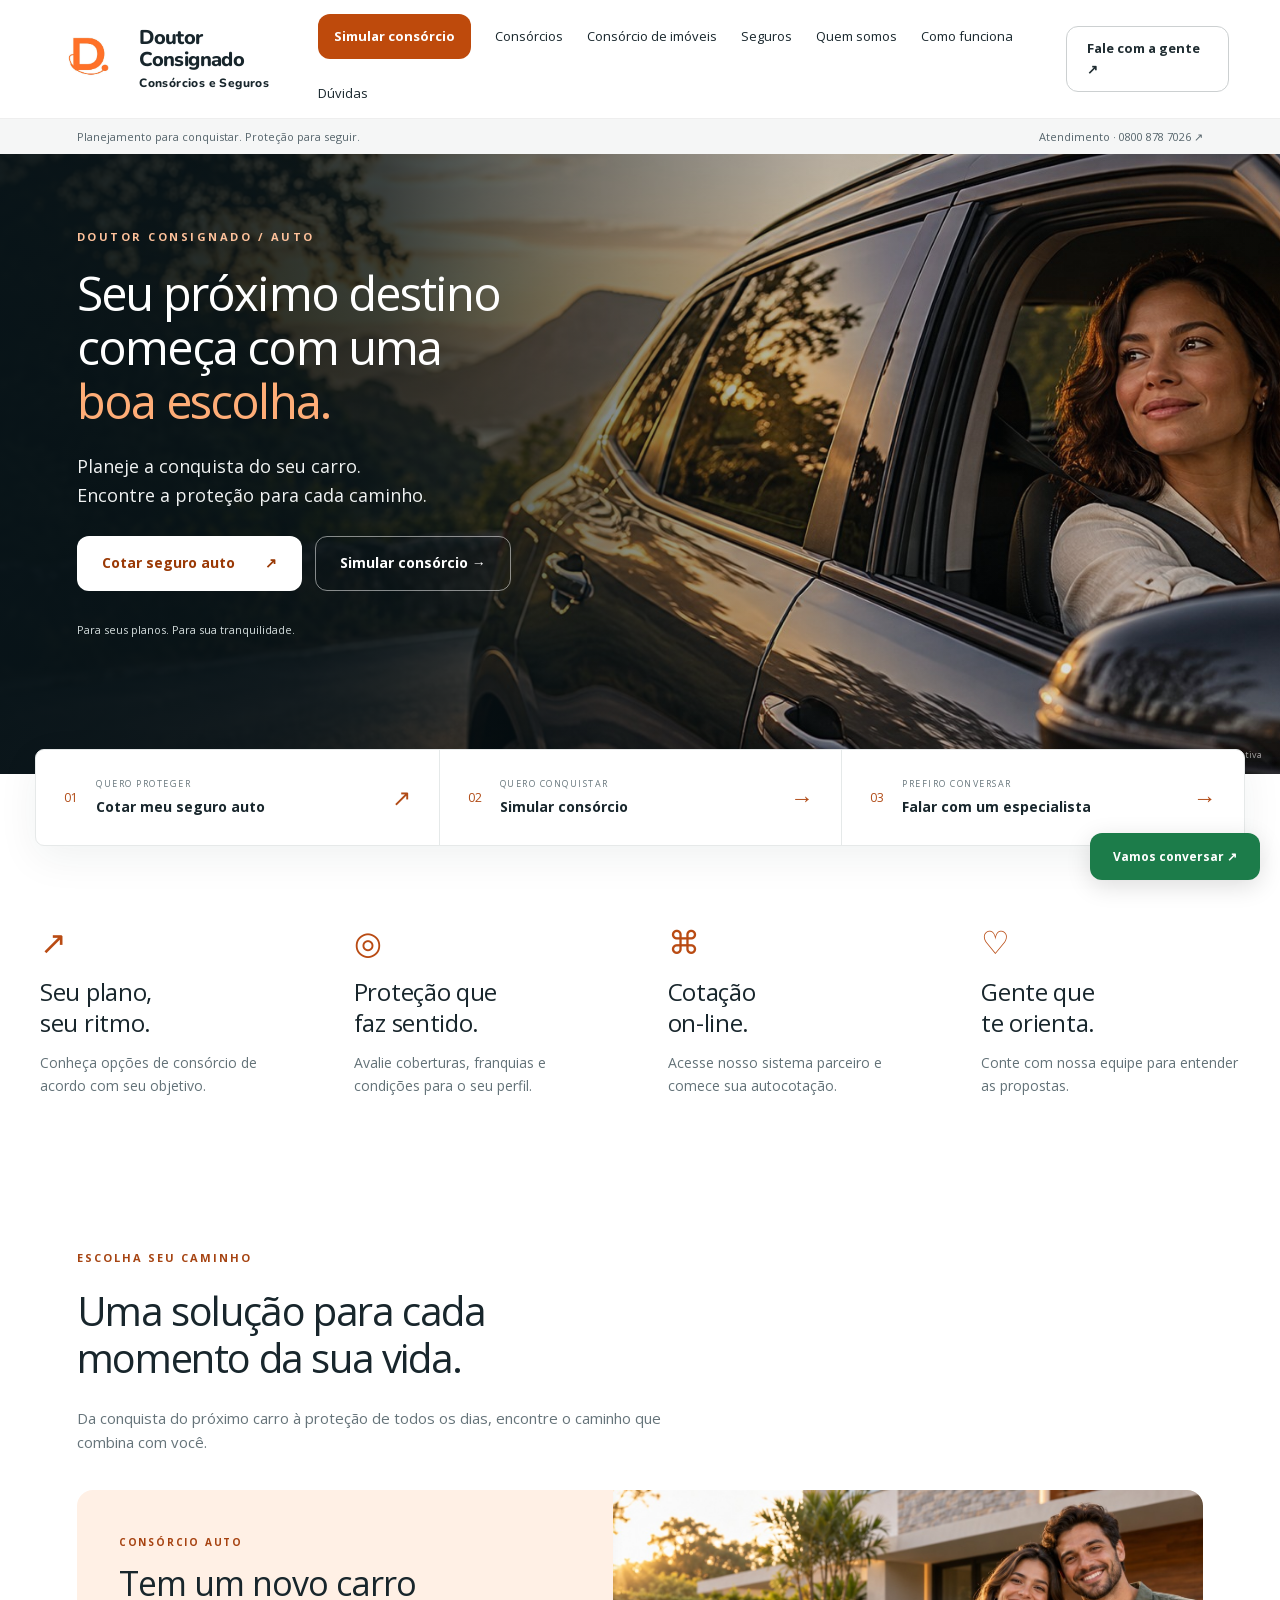
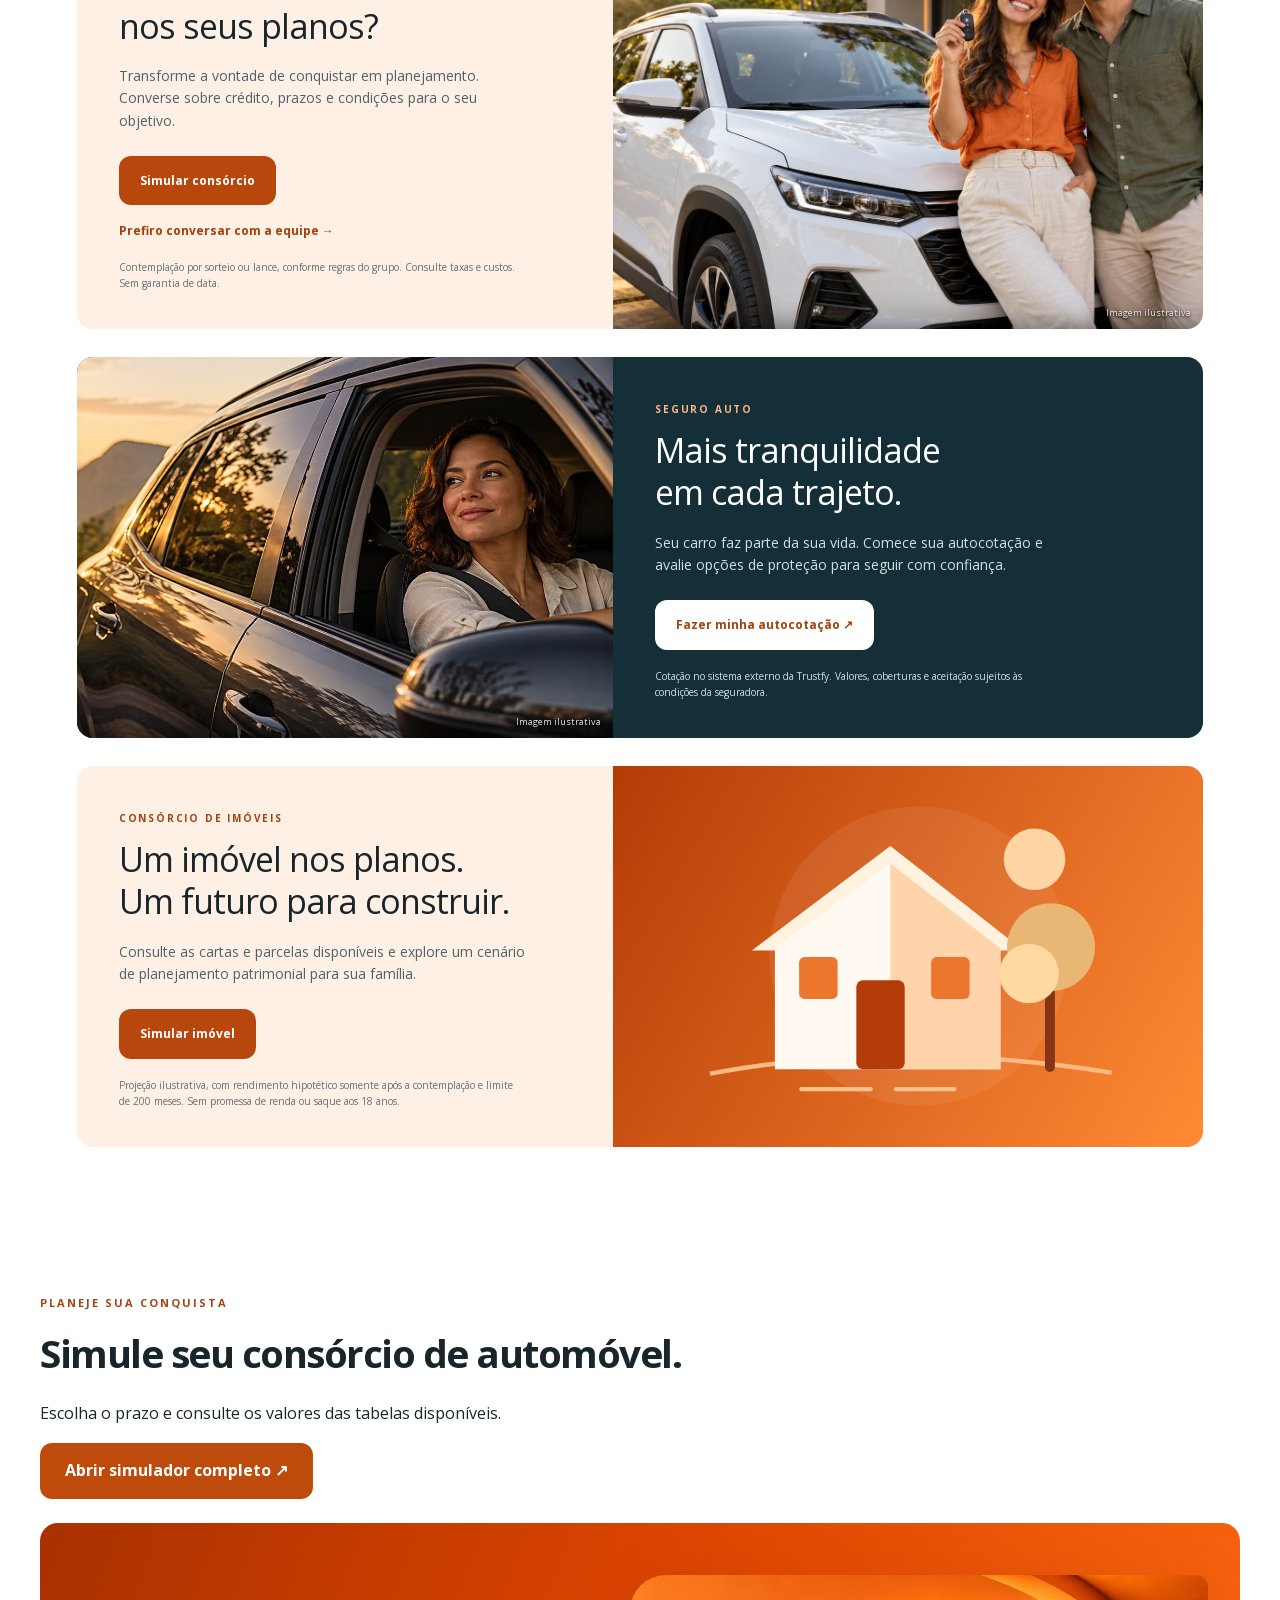
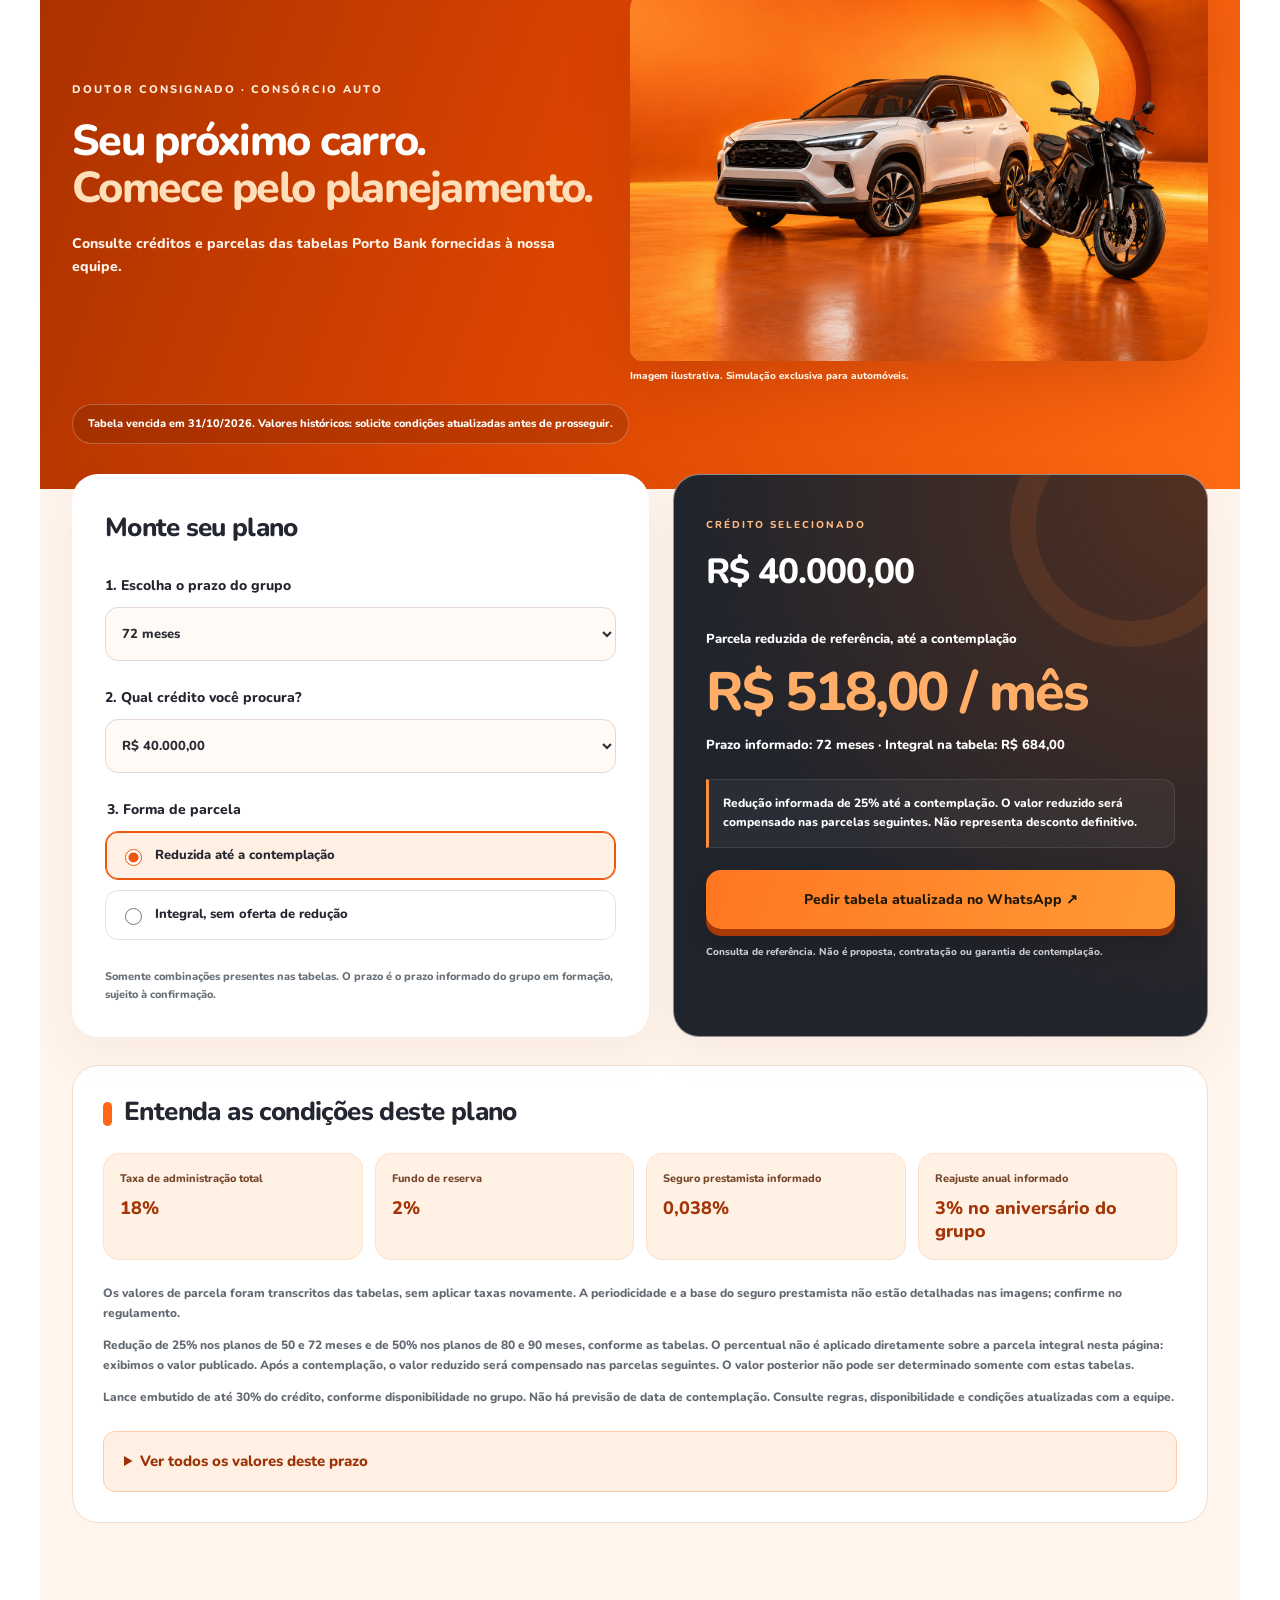
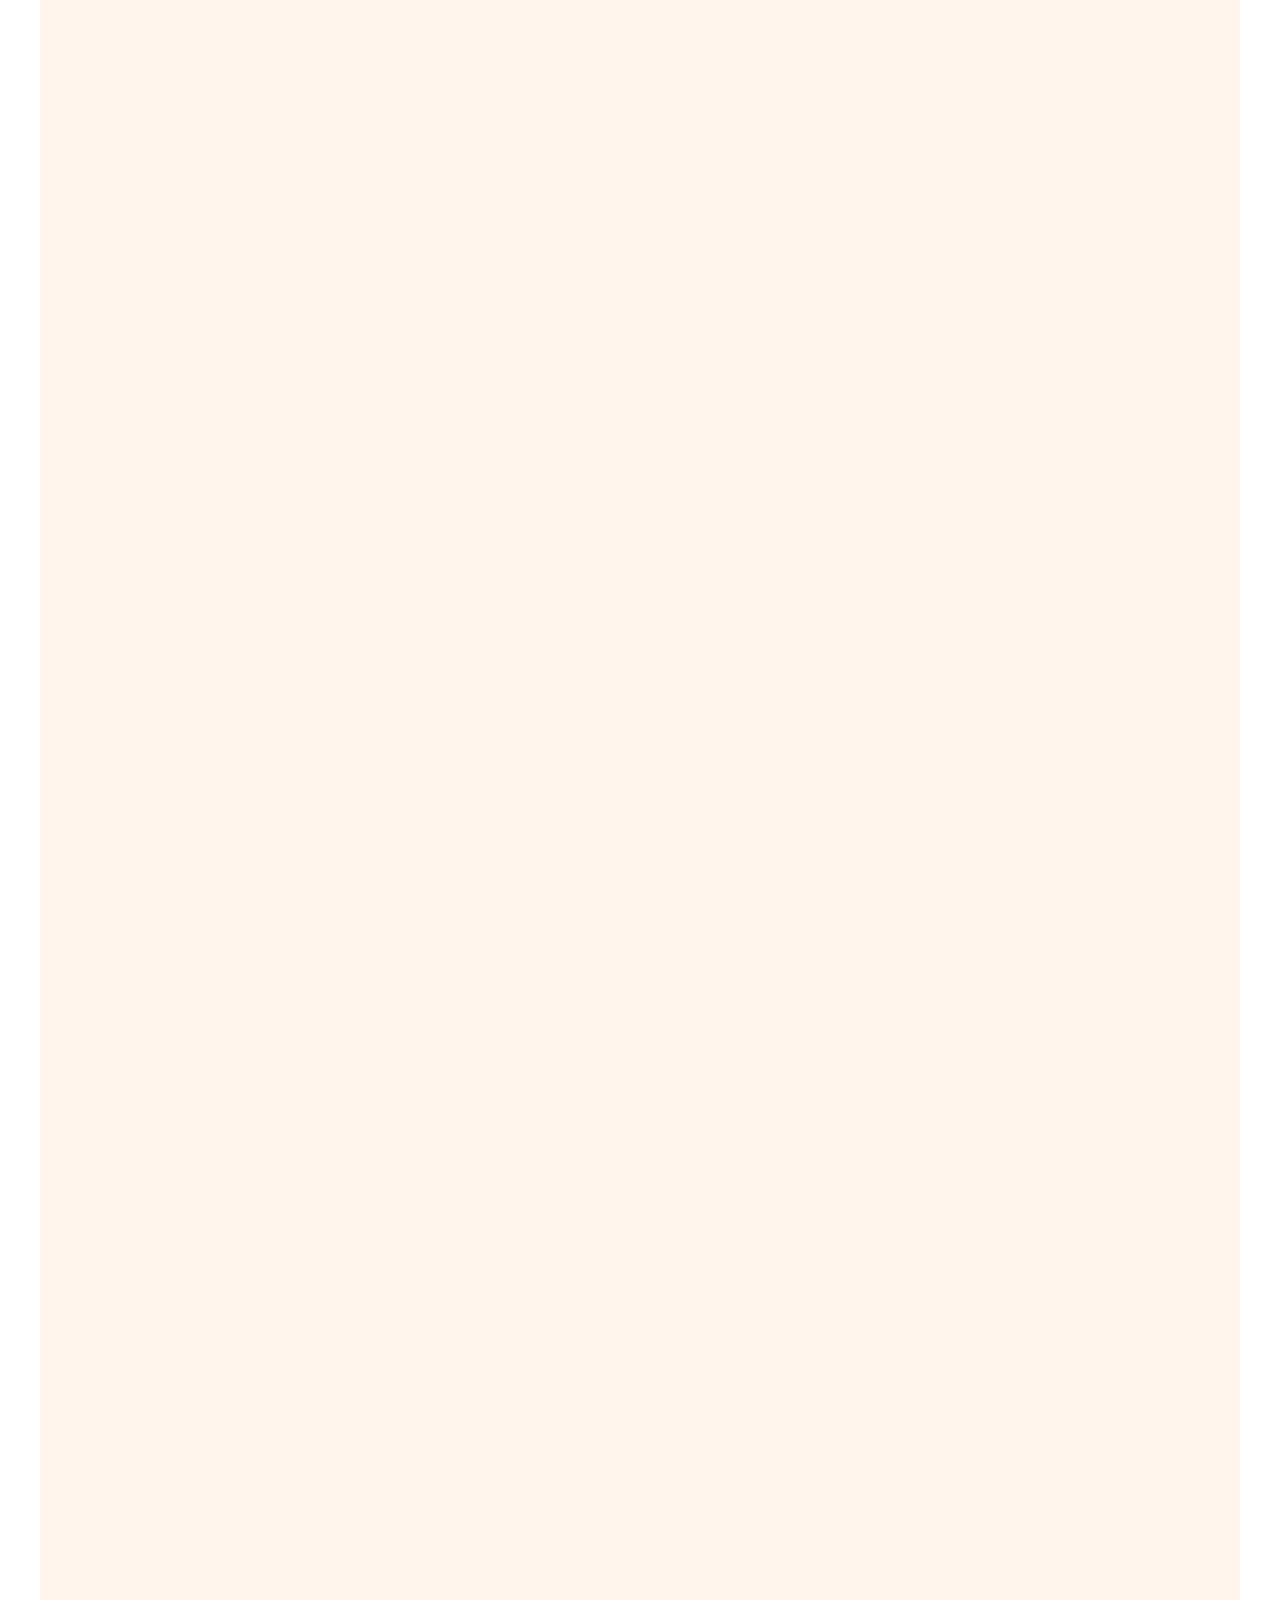
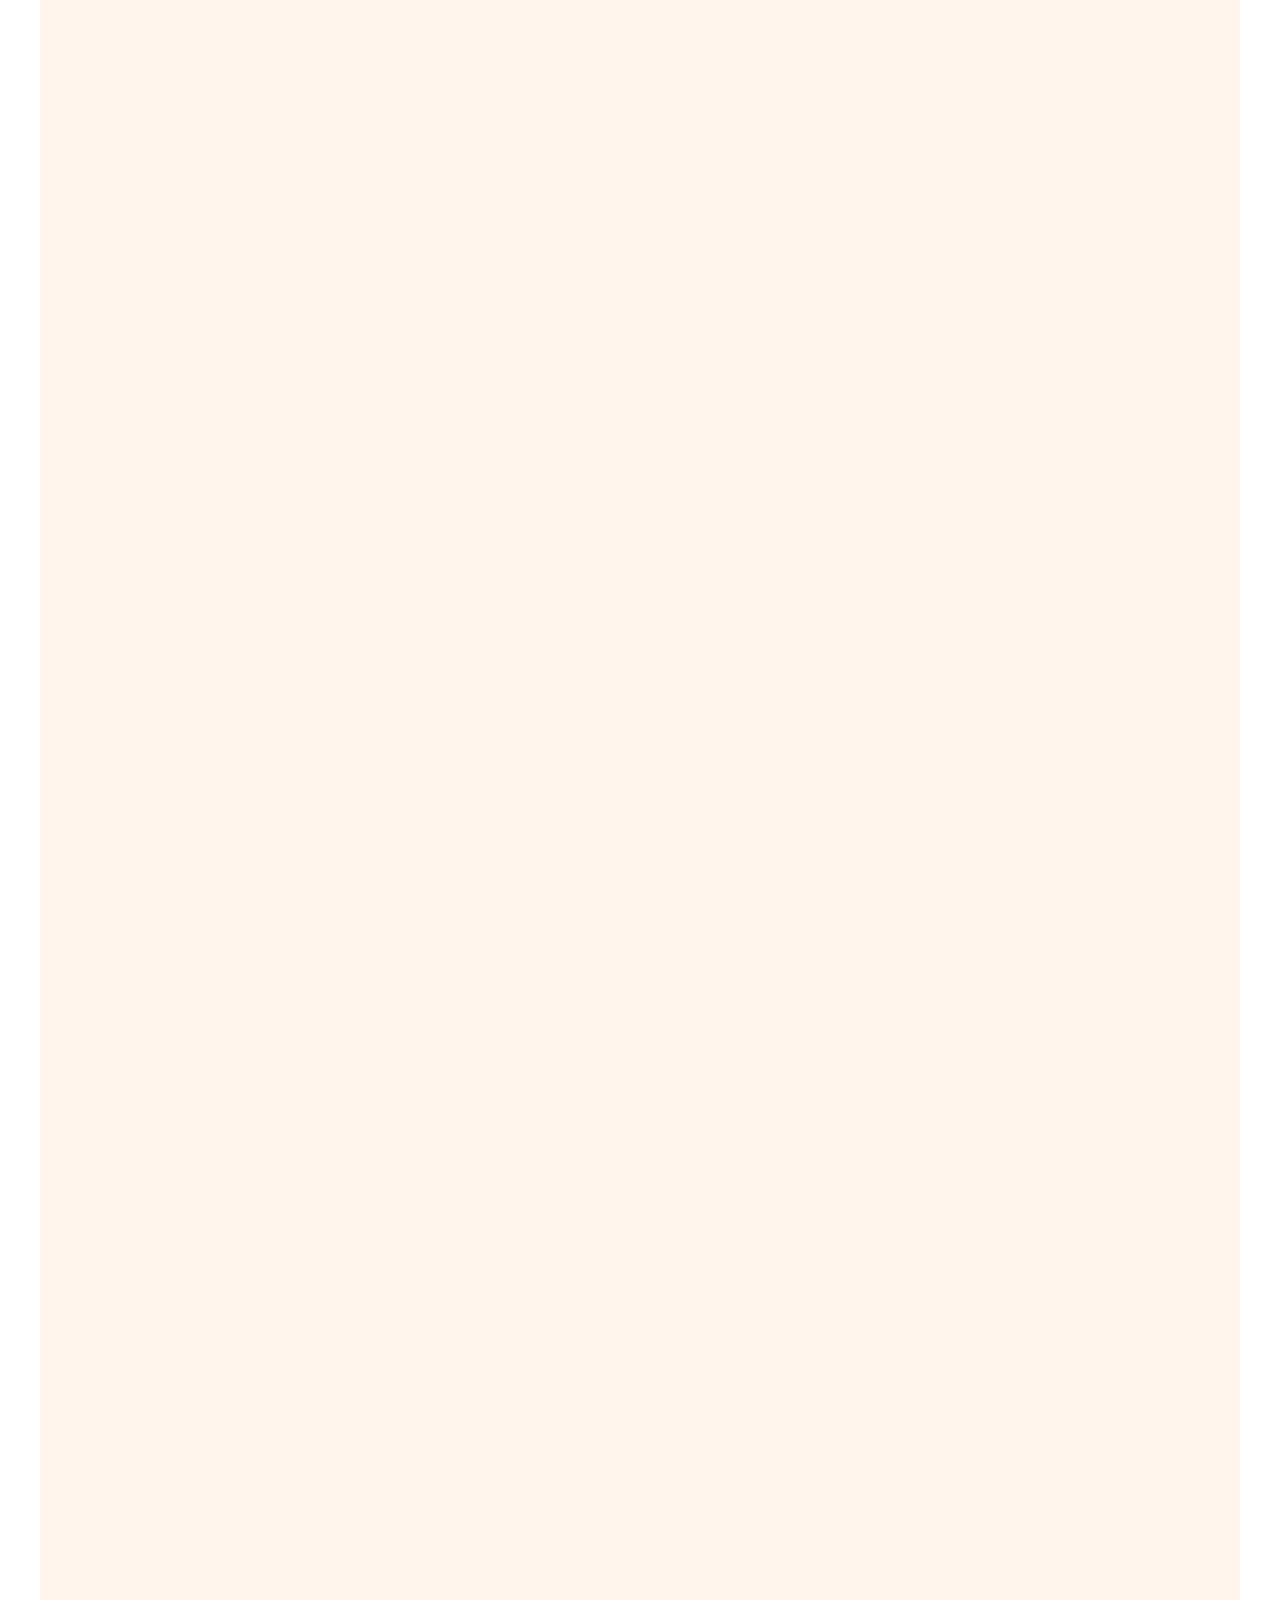
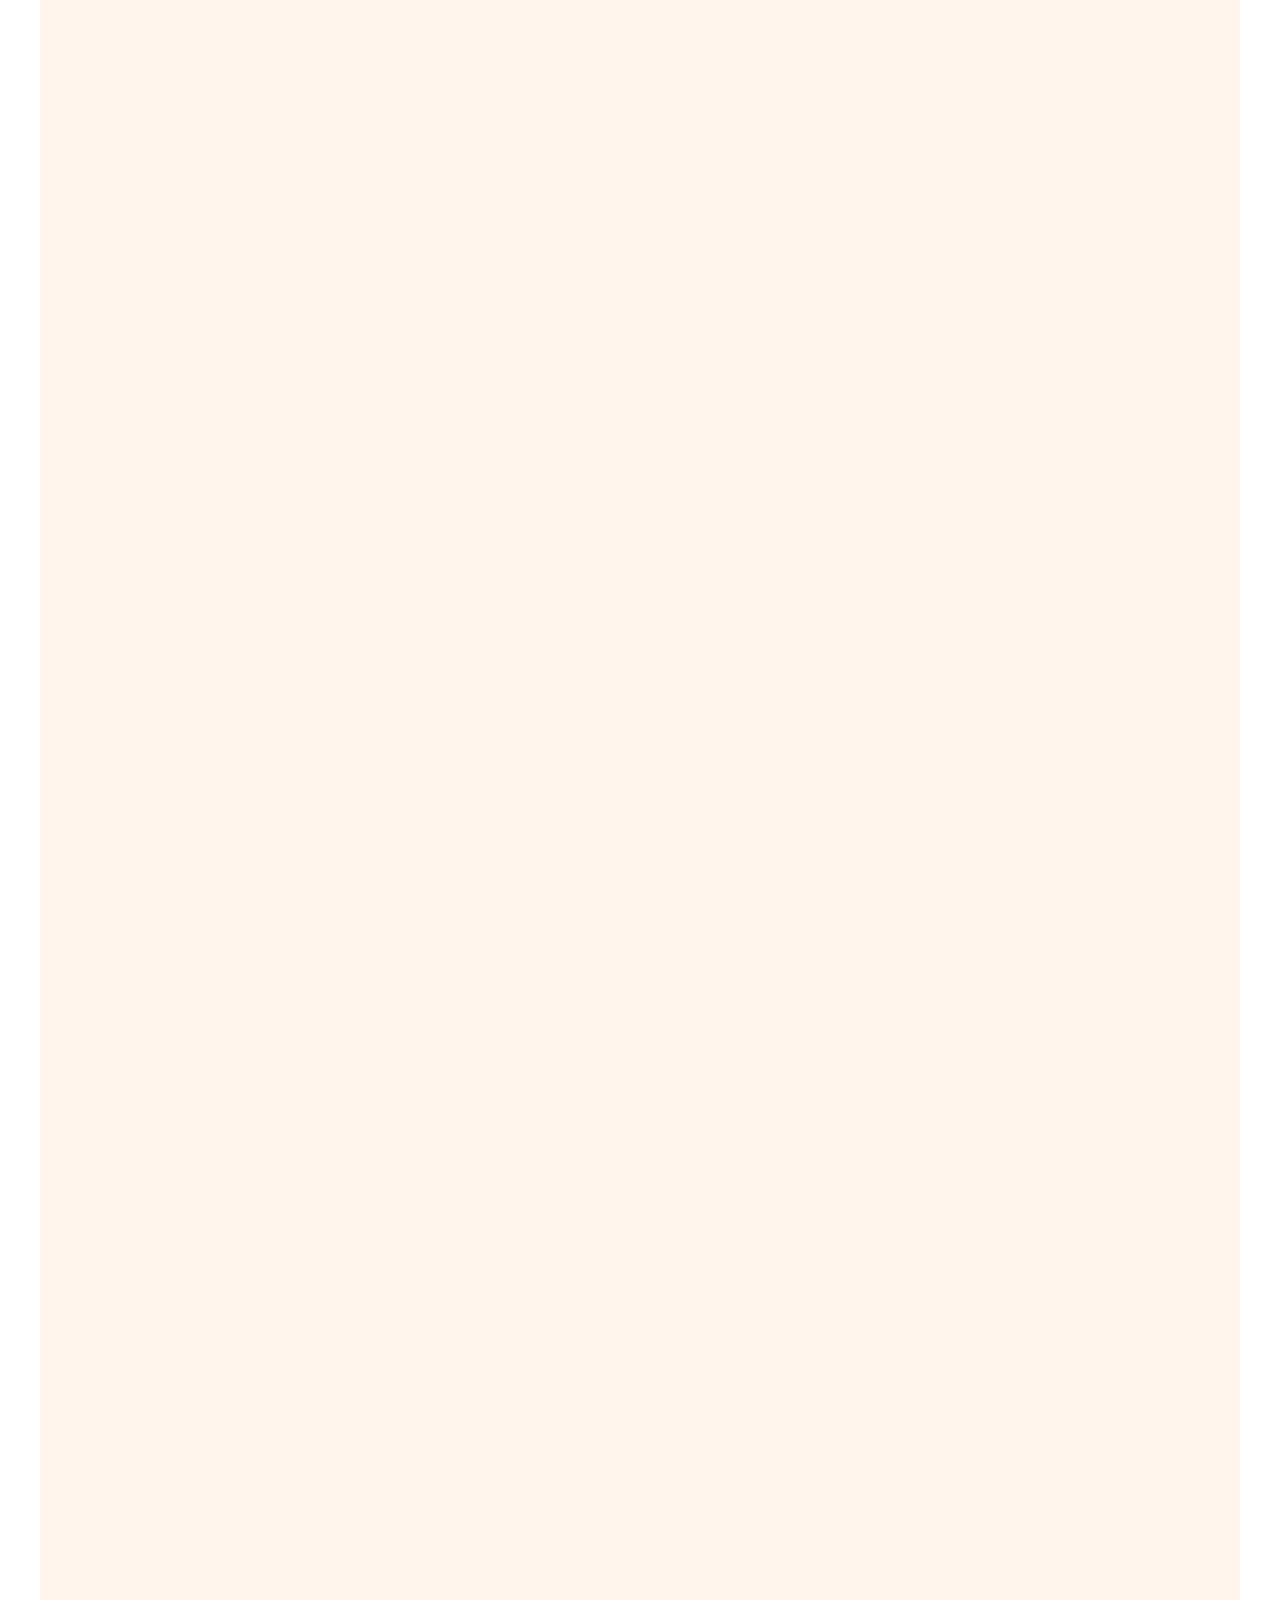
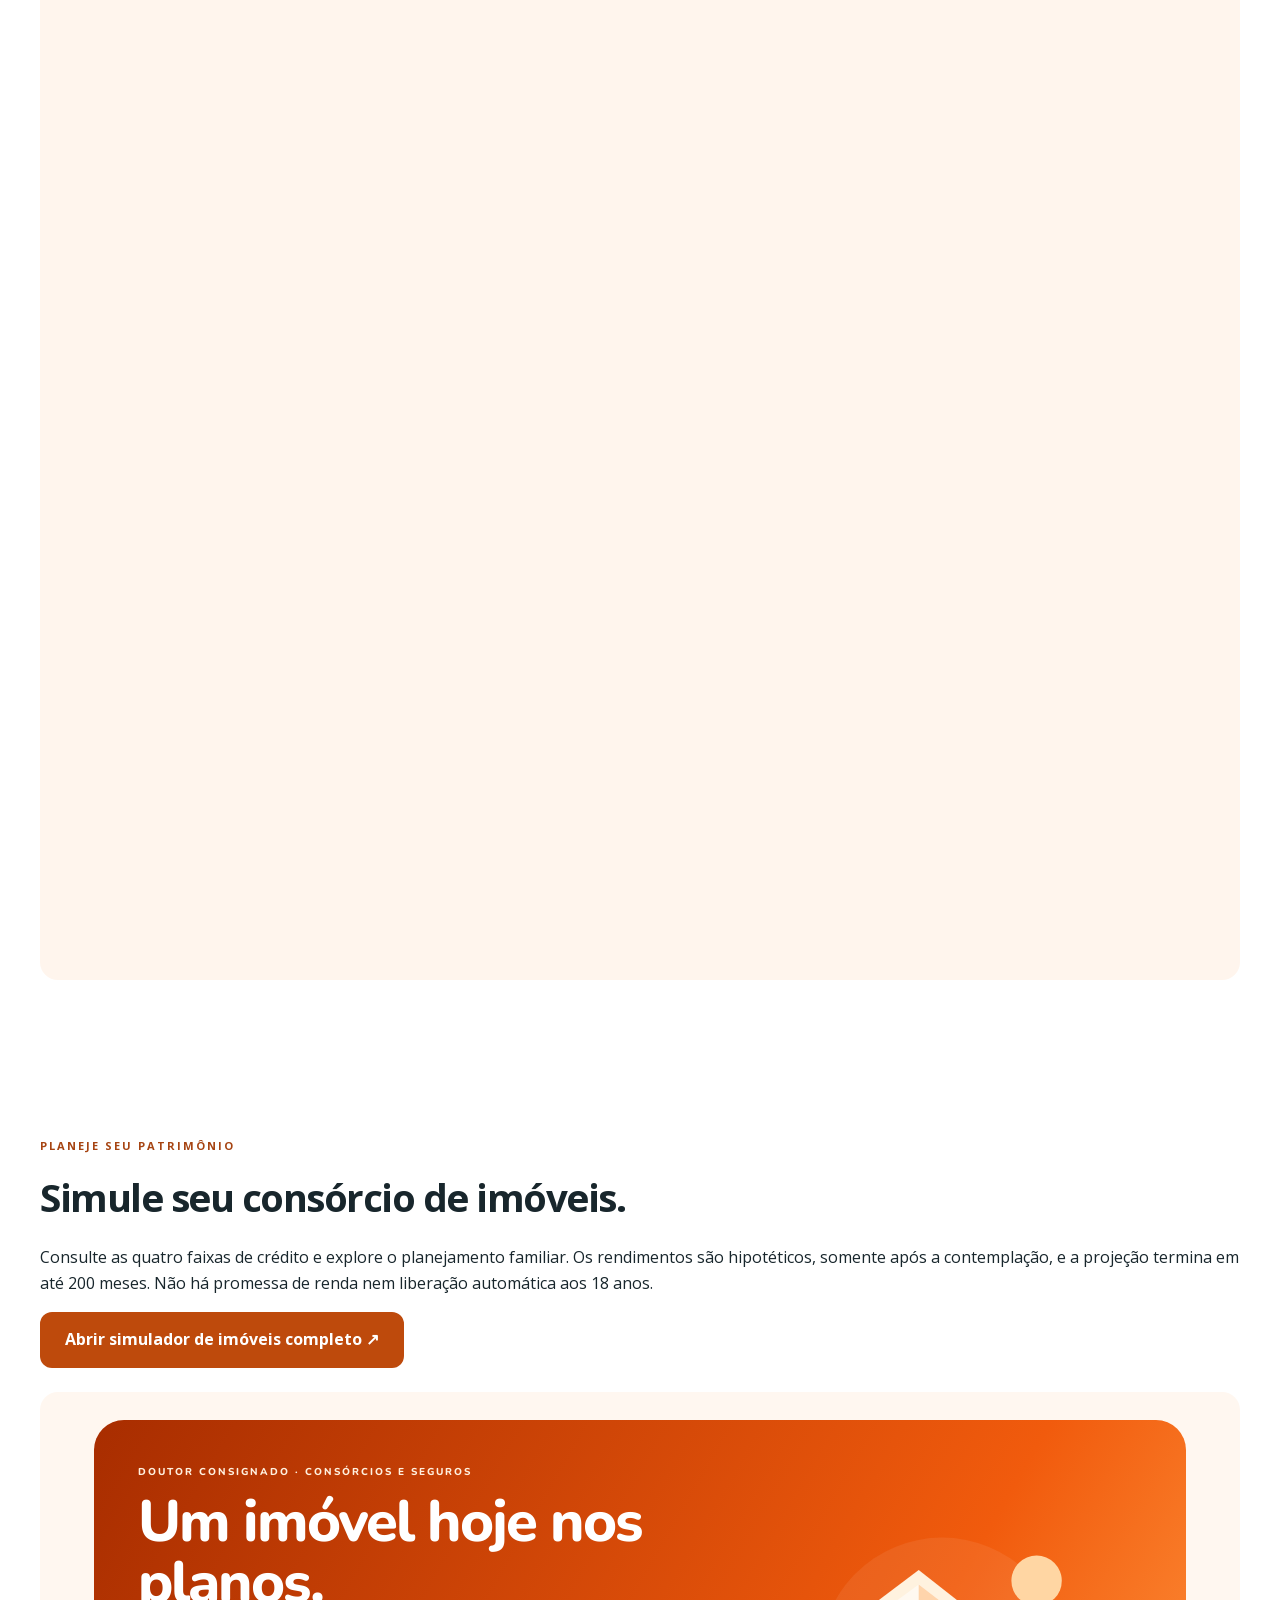
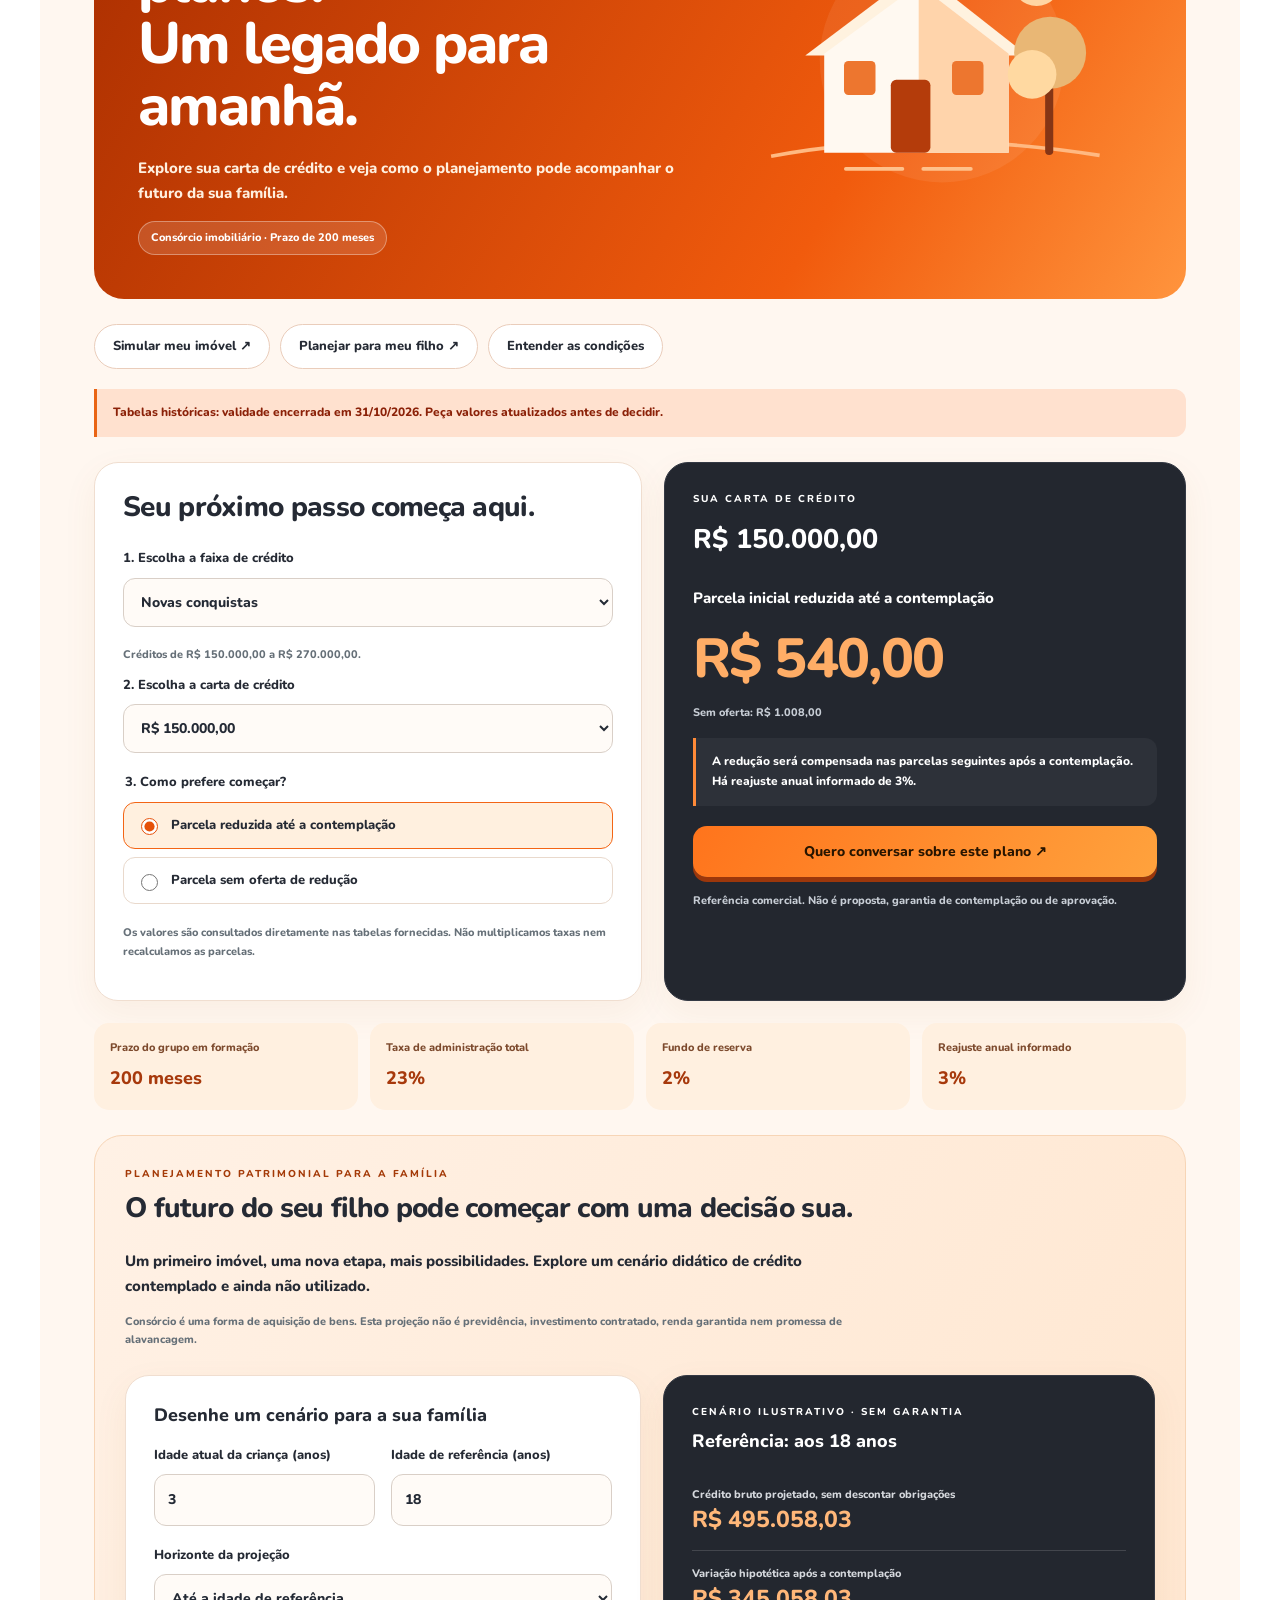
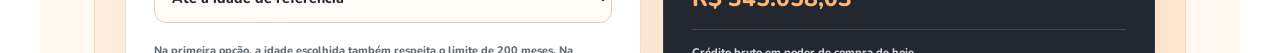
==== index.html @ 704ed5d0 "Revisa textos e preserva espaços ao adaptar quebras de linha" ====
<!doctype html>
<html lang="pt-BR"><head><meta charset="utf-8"><meta name="viewport" content="width=device-width,initial-scale=1"><meta name="description" content="Planeje seu próximo carro com consórcio e solicite uma cotação de seguro auto com a Doutor Consignado."><title>Consórcios e Seguros | Doutor Consignado</title><link rel="stylesheet" href="styles.css"><link rel="stylesheet" href="sobre-nos.css"><script defer src="config.js"></script><script defer src="app.js"></script></head><body>
<header><a class="brand" href="#inicio" aria-label="Doutor Consignado, início"><span class="logo-original"><img src="logo-doutor.jpeg" alt="Logo D Doutor Consignado"></span><span>Doutor Consignado<small>Consórcios e Seguros</small></span></a><button class="menu-toggle" type="button" aria-expanded="false" aria-controls="site-menu" aria-label="Abrir menu principal"><span class="menu-toggle__icon" aria-hidden="true"><span></span><span></span><span></span></span><span>Menu</span></button><nav id="site-menu" aria-label="Menu principal"><a class="button nav-simulator" href="#simulador">Simular consórcio</a><a href="#solucoes">Consórcios</a><a href="#simulador-imoveis">Consórcio de imóveis</a><a href="#seguros">Seguros</a><a href="#quem-somos">Quem somos</a><a href="#como-funciona">Como funciona</a><a href="#duvidas">Dúvidas</a></nav><a class="button outline" href="#cotacao">Fale com a gente ↗</a></header>
<main><div class="utility"><span>Planejamento para conquistar. Proteção para seguir.</span><a href="#cotacao">Atendimento · 0800 878 7026 ↗</a></div><section class="hero" id="inicio"><div class="hero-inner"><p class="eyebrow">DOUTOR CONSIGNADO / AUTO</p><h1>Seu próximo destino <br> começa com uma <br> <em>boa escolha.</em></h1><p class="intro">Planeje a conquista do seu carro. <br> Encontre a proteção para cada caminho.</p><div class="actions"><a class="button" href="https://sistema.cronosmulticalculo.com.br/link/trustfy-corretora-de-seguros-ltda/HSDCMZfS92" target="_blank" rel="noopener noreferrer">Cotar seguro auto <span>↗</span></a><a class="button hero-secondary" href="#simulador">Simular consórcio →</a></div><p class="hero-caption">Para seus planos. Para sua tranquilidade.</p></div><img class="hero-mobile-image" src="hero-auto.jpg" alt="Mulher ao volante de um carro em uma paisagem ao pôr do sol" width="2172" height="724" decoding="async"><span class="image-credit">Imagem ilustrativa</span></section><div class="product-bar"><a href="https://sistema.cronosmulticalculo.com.br/link/trustfy-corretora-de-seguros-ltda/HSDCMZfS92" target="_blank" rel="noopener noreferrer"><span>01</span><div><small>QUERO PROTEGER</small><b>Cotar meu seguro auto</b></div><strong>↗</strong></a><a href="#simulador"><span>02</span><div><small>QUERO CONQUISTAR</small><b>Simular consórcio</b></div><strong>→</strong></a><a href="#cotacao"><span>03</span><div><small>PREFIRO CONVERSAR</small><b>Falar com um especialista</b></div><strong>→</strong></a></div><section class="benefits section"><div><span class="line-icon">↗</span><h3>Seu plano, <br> seu ritmo.</h3><p>Conheça opções de consórcio de acordo com seu objetivo.</p></div><div><span class="line-icon">◎</span><h3>Proteção que <br> faz sentido.</h3><p>Avalie coberturas, franquias e condições para o seu perfil.</p></div><div><span class="line-icon">⌘</span><h3>Cotação <br> on-line.</h3><p>Acesse nosso sistema parceiro e comece sua autocotação.</p></div><div><span class="line-icon">♡</span><h3>Gente que <br> te orienta.</h3><p>Conte com nossa equipe para entender as propostas.</p></div></section><section id="solucoes" class="section"><div class="section-head"><p class="eyebrow">ESCOLHA SEU CAMINHO</p><h2>Uma solução para cada <br> momento da sua vida.</h2></div><p class="solutions-intro">Da conquista do próximo carro à proteção de todos os dias, encontre o caminho que combina com você.</p><div class="solution-stories"><article class="story story-plan"><div class="story-copy"><span class="story-tag">CONSÓRCIO AUTO</span><h3>Tem um novo carro <br> nos seus planos?</h3><p>Transforme a vontade de conquistar em planejamento. Converse sobre crédito, prazos e condições para o seu objetivo.</p><a href="#simulador" class="button">Simular consórcio</a><a href="#cotacao" data-product="Consórcio" class="text-link">Prefiro conversar com a equipe →</a><small>Contemplação por sorteio ou lance, conforme regras do grupo. Consulte taxas e custos. Sem garantia de data.</small></div><div class="story-photo"><img src="consorcio-vida.jpg" alt="Casal ao lado de um carro em uma residência"><span class="photo-note">Imagem ilustrativa</span></div></article><article class="story story-insurance"><div class="story-copy"><span class="story-tag">SEGURO AUTO</span><h3>Mais tranquilidade <br> em cada trajeto.</h3><p>Seu carro faz parte da sua vida. Comece sua autocotação e avalie opções de proteção para seguir com confiança.</p><a href="https://sistema.cronosmulticalculo.com.br/link/trustfy-corretora-de-seguros-ltda/HSDCMZfS92" target="_blank" rel="noopener noreferrer" class="button">Fazer minha autocotação ↗</a><small>Cotação no sistema externo da Trustfy. Valores, coberturas e aceitação sujeitos às condições da seguradora.</small></div><div class="story-photo"><img src="hero-auto.jpg" alt="Mulher no banco do motorista de um automóvel"><span class="photo-note">Imagem ilustrativa</span></div></article><article class="story story-property"><div class="story-copy"><span class="story-tag">CONSÓRCIO DE IMÓVEIS</span><h3>Um imóvel nos planos. <br> Um futuro para construir.</h3><p>Consulte as cartas e parcelas disponíveis e explore um cenário de planejamento patrimonial para sua família.</p><a href="#simulador-imoveis" class="button">Simular imóvel</a><small>Projeção ilustrativa, com rendimento hipotético somente após a contemplação e limite de 200 meses. Sem promessa de renda ou saque aos 18 anos.</small></div><div class="property-illustration"><svg viewBox="0 0 420 300" role="img" aria-label="Ilustração de uma casa e uma árvore, representando patrimônio e futuro"><circle cx="220" cy="150" r="136" fill="#ffffff12"/><circle cx="325" cy="62" r="28" fill="#ffd6a3"/><path d="M30 257Q200 225 395 256" fill="none" stroke="#ffb982" stroke-width="4"/><path d="M68 145L194 50 315 145" fill="#fff2df"/><path d="M89 143V253H294V143L194 66Z" fill="#fff9f1"/><path d="M194 66L294 143V253H194Z" fill="#ffd4ab"/><rect x="163" y="172" width="44" height="81" rx="6" fill="#b43c0b"/><rect x="111" y="151" width="35" height="38" rx="5" fill="#ed762f"/><rect x="231" y="151" width="35" height="38" rx="5" fill="#ed762f"/><path d="M339 251V155" stroke="#853515" stroke-width="9" stroke-linecap="round"/><circle cx="340" cy="142" r="40" fill="#e9b775"/><circle cx="320" cy="166" r="27" fill="#ffd9a1"/><path d="M176 271h-63m139 0h-53" stroke="#ffc18b" stroke-width="4" stroke-linecap="round"/></svg></div></article></div></section><section id="simulador" class="section"><p class="eyebrow">PLANEJE SUA CONQUISTA</p><h2>Simule seu consórcio de automóvel.</h2><p>Escolha o prazo e consulte os valores das tabelas disponíveis.</p><a class="button" href="simulador-consorcio.html" target="_blank" rel="noopener noreferrer">Abrir simulador completo ↗</a><iframe src="simulador-consorcio.html" title="Simulador de consórcio de automóvel" loading="eager" style="width:100%;height:1450px;border:0;border-radius:18px;margin-top:24px"></iframe></section><section id="simulador-imoveis" class="section"><p class="eyebrow">PLANEJE SEU PATRIMÔNIO</p><h2>Simule seu consórcio de imóveis.</h2><p>Consulte as quatro faixas de crédito e explore o planejamento familiar. Os rendimentos são hipotéticos, somente após a contemplação, e a projeção termina em até 200 meses. Não há promessa de renda nem liberação automática aos 18 anos.</p><a class="button" href="simulador-imoveis.html" target="_blank" rel="noopener noreferrer">Abrir simulador de imóveis completo ↗</a><iframe src="simulador-imoveis.html" title="Simulador de consórcio de imóveis e planejamento familiar" loading="eager" style="width:100%;height:1800px;border:0;border-radius:18px;margin-top:24px"></iframe></section><section id="seguros" class="section insurance-hub"><div class="section-head"><p class="eyebrow">CUIDADO EM CADA FASE DA VIDA</p><h2>O que é importante para você <br> merece proteção.</h2><p>Escolha o seguro e dê o primeiro passo para conhecer suas opções.</p></div><div class="insurance-tabs" role="tablist" aria-label="Tipos de seguro"><button type="button" role="tab" id="tab-auto" aria-controls="panel-auto" aria-selected="true" data-insurance="auto">Seguro auto</button><button type="button" role="tab" id="tab-vida" aria-controls="panel-vida" aria-selected="false" tabindex="-1" data-insurance="vida">Seguro de vida</button><button type="button" role="tab" id="tab-casa" aria-controls="panel-casa" aria-selected="false" tabindex="-1" data-insurance="casa">Seguro residencial</button></div><div id="panel-auto" role="tabpanel" aria-labelledby="tab-auto" class="insurance-panel"><span class="insurance-symbol" aria-hidden="true">↗</span><div><h3>Mais tranquilidade para seguir.</h3><p>Comece sua autocotação de seguro auto no sistema parceiro e consulte as opções para o seu perfil.</p><a class="button" href="https://sistema.cronosmulticalculo.com.br/link/trustfy-corretora-de-seguros-ltda/HSDCMZfS92" target="_blank" rel="noopener noreferrer">Fazer autocotação auto ↗</a><small>Sistema externo da Trustfy. Condições sujeitas à análise da seguradora.</small></div></div><div id="panel-vida" role="tabpanel" aria-labelledby="tab-vida" class="insurance-panel" hidden><span class="insurance-symbol" aria-hidden="true">♡</span><div><h3>Cuidar de você também é cuidar de quem você ama.</h3><p>Converse sobre seguro de vida e conheça possibilidades de proteção financeira para diferentes momentos e necessidades.</p><a class="button" href="#cotacao" data-product="Seguro de vida">Solicitar cotação de vida →</a><small>Atendimento pelo WhatsApp. Coberturas, limites e aceitação dependem da proposta.</small></div></div><div id="panel-casa" role="tabpanel" aria-labelledby="tab-casa" class="insurance-panel" hidden><span class="insurance-symbol" aria-hidden="true">⌂</span><div><h3>Seu lar é parte da sua história.</h3><p>Solicite orientação para conhecer opções de seguro residencial e avaliar coberturas para sua casa ou apartamento.</p><a class="button" href="#cotacao" data-product="Seguro residencial">Solicitar cotação residencial →</a><small>Atendimento pelo WhatsApp. Coberturas e assistências variam conforme a contratação.</small></div></div></section><section class="orange-band"><div><p class="eyebrow">SEUS PLANOS TÊM VALOR</p><h2>Conquistar é importante. <br> Cuidar também.</h2><p>Vamos encontrar o próximo passo para o seu momento?</p></div><a href="#cotacao" class="button">Conversar com a equipe ↗</a></section><section id="como-funciona" class="section process"><div><p class="eyebrow">SIMPLES, DO COMEÇO AO FIM</p><h2>Você conta seu objetivo. <br> A gente ajuda no caminho.</h2></div><ol><li><b>Escolha sua solução</b><p>Consórcio ou seguro auto: comece pelo que você precisa agora.</p></li><li><b>Conte um pouco sobre você</b><p>Preencha os dados iniciais e continue o atendimento pelo WhatsApp.</p></li><li><b>Conheça sua proposta</b><p>Converse com a equipe e confira condições antes de decidir.</p></li></ol></section>
<section id="cotacao" class="section quote"><div><p class="eyebrow">VAMOS CONVERSAR?</p><h2>Seu objetivo merece <br> uma boa orientação.</h2><a class="button" href="https://sistema.cronosmulticalculo.com.br/link/trustfy-corretora-de-seguros-ltda/HSDCMZfS92" target="_blank" rel="noopener noreferrer">Fazer autocotação de seguro ↗</a><p class="micro">Você será direcionado ao sistema externo da Trustfy Corretora de Seguros.</p><p>Preencha abaixo. Ao continuar, você abre o WhatsApp com uma mensagem pronta para enviar à nossa equipe.</p><a class="phone" data-whatsapp href="#">0800 878 7026 ↗</a><p class="micro">Você revisa a mensagem antes de enviar.</p></div><form id="lead-form"><fieldset><legend>Qual solução você procura?</legend><div class="choices"><label><input type="radio" name="produto" value="Consórcio" checked> Consórcio</label><label><input type="radio" name="produto" value="Seguro auto"> Seguro auto</label><label><input type="radio" name="produto" value="Seguro de vida"> Vida</label><label><input type="radio" name="produto" value="Seguro residencial"> Residencial</label></div></fieldset><label>Seu nome<input name="nome" autocomplete="name" required maxlength="80" placeholder="Como podemos chamar você?"></label><label>Cidade/UF<input name="cidade" autocomplete="address-level2" required maxlength="80" placeholder="Ex.: Bragança Paulista / SP"></label><div id="consorcio-fields"><label>Crédito desejado<select name="credito"><option>Quero orientação</option><option>Até R$ 60 mil</option><option>De R$ 60 mil a R$ 100 mil</option><option>De R$ 100 mil a R$ 200 mil</option><option>Acima de R$ 200 mil</option></select></label></div><div id="seguro-fields" hidden><label>Marca, modelo e ano<input name="veiculo" maxlength="100" placeholder="Ex.: Chevrolet Onix 2023"></label><label>Tipo de cotação<select name="tipo"><option>Seguro novo</option><option>Renovação</option><option>Quero orientação</option></select></label></div><div id="other-fields" hidden><label>Conte o que você procura<textarea name="objetivo" rows="3" maxlength="500" placeholder="Ex.: quero proteção para minha família ou para meu apartamento."></textarea></label></div><label class="consent"><input type="checkbox" required> Concordo em encaminhar os dados informados à equipe pelo WhatsApp para atender a esta solicitação. <button type="button" id="privacy-open">Como usamos os dados</button></label><button class="button submit" type="submit">Continuar no WhatsApp ↗</button><p class="micro">Solicitar atendimento não significa contratar um produto.</p></form></section>
<section id="duvidas" class="section faq"><p class="eyebrow">ANTES DE DECIDIR</p><h2>Suas dúvidas, com clareza.</h2><details><summary>O consórcio entrega o carro imediatamente?</summary><p>Não existe garantia de entrega imediata. A utilização do crédito depende da contemplação e das regras do grupo. Nossa equipe pode explicar as condições da proposta.</p></details><details><summary>O valor do seguro aparece na hora?</summary><p>Clique em “Cotar seguro auto” ou “Fazer autocotação auto” para acessar o sistema externo da Trustfy Corretora de Seguros. O preenchimento e a apresentação de resultados seguem as regras do sistema parceiro. Se preferir ajuda, use o formulário de atendimento pelo WhatsApp.</p></details><details><summary>Quais coberturas posso contratar?</summary><p>As opções variam conforme a proposta. Confira coberturas, limites, exclusões, franquias e assistências nas condições da seguradora antes de contratar.</p></details><details><summary>Já tenho seguro. Posso consultar a renovação?</summary><p>Sim. Selecione Seguro auto e Renovação no formulário para iniciar a conversa com nossa equipe.</p></details></section>
<section class="dc-about" id="quem-somos" aria-labelledby="dc-about-title">
  <div class="dc-about__hero">
    <div class="dc-about__copy">
      <p class="dc-about__eyebrow">Sobre nós · Nossa essência</p>
      <h2 id="dc-about-title">Por trás de cada plano, <br> <span>existe uma história.</span> <br> A sua importa.</h2>
      <p class="dc-about__intro">A conquista do primeiro carro. O cuidado com a família. O sonho de um imóvel. Antes de falar em soluções, queremos entender o que faz sentido para você.</p>
    </div>
    <figure class="dc-about__media">
      <img src="sobre-nos-familia.jpg" alt="Família compartilhando um momento de carinho e alegria em casa" width="1536" height="1024" loading="lazy" decoding="async">
      <figcaption>Imagem ilustrativa. Não representa nossa equipe.</figcaption>
    </figure>
  </div>
  <div class="dc-about__body">
    <div class="dc-about__story">
      <div><p class="dc-about__eyebrow">Doutor Consignado · Consórcios e Seguros</p><h3>Uma conversa de verdade. <br> Mais clareza para escolher.</h3></div>
      <div><p>Somos a Doutor Consignado. Atuamos com consórcios e seguros para ajudar você a planejar conquistas e cuidar do que tem valor na sua vida.</p><p>Nosso atendimento começa pela escuta. Conversamos sobre seus objetivos, apresentamos as opções disponíveis e explicamos condições, custos e coberturas em uma linguagem simples, para que você tenha espaço para perguntar e informações para decidir.</p></div>
    </div>
    <div class="dc-about__values" aria-label="O que orienta nosso atendimento">
      <article class="dc-about__value"><span>01 · PROXIMIDADE</span><h3>Primeiro, a gente escuta.</h3><p>Cada pessoa tem um momento, uma prioridade e um jeito de construir o futuro.</p></article>
      <article class="dc-about__value"><span>02 · CLAREZA</span><h3>Conversa sem complicação.</h3><p>Entender as condições faz parte da escolha. Suas dúvidas têm lugar aqui.</p></article>
      <article class="dc-about__value"><span>03 · PLANEJAMENTO</span><h3>Seu próximo passo importa.</h3><p>Conquistas e proteção precisam fazer sentido para seus planos e seu orçamento.</p></article>
    </div>
    <div class="dc-about__purpose">
      <div><p class="dc-about__eyebrow">Nosso propósito</p><h3>Aproximar conquistas. <br> Cuidar do que vem depois.</h3><p>Tornar o planejamento e a proteção mais próximos das pessoas, com orientação humana e respeito a cada história.</p></div>
      <a class="dc-about__cta" href="https://wa.me/5508008787026?text=Ol%C3%A1%21%20Quero%20conversar%20sobre%20meus%20planos%20e%20conhecer%20as%20op%C3%A7%C3%B5es%20de%20cons%C3%B3rcios%20e%20seguros." target="_blank" rel="noopener noreferrer">Vamos conversar <span aria-hidden="true">↗</span></a>
    </div>
  </div>
</section></main><footer><a class="brand" href="#inicio"><span class="logo-original"><img src="logo-doutor.jpeg" alt="Logo D Doutor Consignado"></span><span>Doutor Consignado<small>Consórcios e Seguros</small></span></a><p>Bragança Paulista – SP <br> Atendimento pelo WhatsApp: 0800 878 7026</p><p>Condições e contratação sujeitas às regras dos fornecedores responsáveis. <br> © <span id="year"></span> Doutor Consignado.</p><button id="privacy-footer" type="button">Privacidade</button></footer><a class="floating button" data-whatsapp href="#" aria-label="Conversar pelo WhatsApp">Vamos conversar ↗</a><dialog id="privacy"><h2>Sobre seus dados</h2><p>Este formulário monta uma mensagem no seu dispositivo e abre o WhatsApp. A página não mantém um cadastro nem envia os dados do formulário para um servidor próprio.</p><p>Os dados só são encaminhados à equipe quando você envia a mensagem no WhatsApp. A autocotação abre um sistema externo da Trustfy Corretora de Seguros, que tem suas próprias condições e práticas de privacidade. Evite informar CPF, documentos ou dados bancários no formulário de atendimento desta página. O WhatsApp possui suas próprias práticas de privacidade.</p><p>Para solicitar informações sobre o atendimento ou o tratamento dos dados recebidos, entre em contato pelo 0800 878 7026.</p><button class="button" id="privacy-close">Fechar</button></dialog></body></html>
---- styles.css ----
*{box-sizing:border-box}html{scroll-behavior:smooth;scroll-padding-top:100px}body{margin:0;color:#202d32;background:#fff;font:16px/1.6 Arial,sans-serif}a{color:inherit;text-decoration:none}button,input,select{font:inherit}button,a,input,summary,select{touch-action:manipulation}a:focus-visible,button:focus-visible,summary:focus-visible{outline:3px solid #b54408;outline-offset:5px}header{max-width:1280px;margin:auto;padding:24px 40px;display:flex;align-items:center;justify-content:space-between;gap:24px}.brand{display:flex;align-items:center;gap:12px;font-size:13px;font-weight:800;letter-spacing:1px}.brand small{display:block;font-size:9px;letter-spacing:2px;font-weight:400}.logo{position:relative;background:#f17832;color:#fff;border-radius:14px;font-size:32px;line-height:50px;width:50px;text-align:center}.logo span{font-size:19px;position:absolute;right:2px;top:-9px}nav{display:flex;gap:28px;font-size:14px}.button{display:inline-flex;align-items:center;justify-content:center;background:#be4a0c;color:white;border:1px solid transparent;padding:14px 24px;border-radius:8px;font-weight:700;cursor:pointer;transition:transform .2s}.button:hover{transform:translateY(-2px);background:#9b3d0c}.outline{background:white;color:#202d32;border-color:#ccd0d1}.light{background:white;color:#202d32;border-color:#d5d5d5}.hero{max-width:1280px;margin:auto;padding:65px 40px 80px;display:grid;grid-template-columns:1.12fr 1fr;gap:50px;align-items:center}.eyebrow{font-size:11px;letter-spacing:2px;font-weight:700;color:#a64412;margin:0 0 20px}h1{font-size:clamp(38px,4.5vw,64px);letter-spacing:-3px;line-height:1.09;margin:0 0 26px}h1 em{font-style:normal;color:#b94b13}.intro{max-width:470px;color:#5c666a;font-size:18px}.actions{display:flex;gap:12px;flex-wrap:wrap;margin-top:30px}.micro{font-size:12px;color:#667176}.visual{background:#fce9dc;border-radius:28px;overflow:hidden;min-height:440px;position:relative;padding:32px}.visual-label{font-size:12px;font-weight:700;letter-spacing:2px}.visual svg{width:calc(100% + 64px);margin:0 -32px}.visual-note{background:white;border-radius:12px;padding:18px 22px;position:relative;margin-top:-10px}.visual-note span{display:block;font-size:12px;color:#647076}h2{font-size:clamp(29px,3vw,42px);letter-spacing:-1.5px;line-height:1.18;margin:0 0 25px}h3{font-size:30px;line-height:1.2;letter-spacing:-1px}.section{padding:75px 40px;max-width:1280px;margin:auto}.section-head{text-align:center;margin-bottom:40px}.cards{display:grid;grid-template-columns:1fr 1fr;gap:24px}.cards article{padding:40px;background:#f6f4f0;border-radius:20px}.number{font-size:11px;letter-spacing:2px;color:#a64b1c}.cards p{max-width:430px;color:#59646a}.cards ul{padding-left:20px;line-height:2}.text-link{display:block;color:#a83f08;font-weight:700;margin:28px 0}.cards small{display:block;font-size:11px;line-height:1.6;color:#687174}.cards .dark{background:#24363b;color:#fff}.dark .number,.dark .text-link{color:#ffc29c}.dark p,.dark small{color:#d5dfe1}.process{display:grid;grid-template-columns:1fr 1fr;gap:60px}.process ol{margin:0;list-style:none;counter-reset:step;padding:0}.process li{counter-increment:step;padding:0 0 26px 60px;position:relative}.process li:before{content:'0' counter(step);position:absolute;left:0;top:0;color:#ad490f;border:1px solid #ead2bf;border-radius:50%;width:36px;height:36px;text-align:center;line-height:36px;font-size:12px}.process li p{margin:6px 0;color:#647076}.quote{background:#f8eee6;border-radius:24px;display:grid;grid-template-columns:1fr 1fr;gap:70px;padding:60px}.quote>div>p{max-width:400px}.phone{font-size:26px;font-weight:700;color:#a23e0c}form{background:white;padding:30px;border-radius:16px;box-shadow:0 15px 45px #5f39140a}fieldset{border:0;padding:0;margin:0 0 20px}legend,form>label,form div>label{font-weight:700;font-size:13px}label{display:block}input:not([type=radio]):not([type=checkbox]),select{width:100%;border:1px solid #cbd0d2;padding:12px;border-radius:7px;background:white;color:#24363b;margin:6px 0 18px}.choices{display:flex;gap:20px;margin-top:10px}.choices label{font-weight:400}input[type=radio],input[type=checkbox]{accent-color:#b64a0e}.consent{font-size:11px;font-weight:400;line-height:1.7;margin-bottom:18px}.consent input{float:left;margin:5px 8px 4px 0}.consent button,footer button{background:none;border:0;text-decoration:underline;cursor:pointer;color:inherit;padding:0;font-size:inherit}.submit{width:100%}.faq{max-width:950px}.faq details{border-bottom:1px solid #dce0e0;padding:20px 0}.faq summary{font-weight:700;cursor:pointer}.faq details p{color:#5d6a70}footer{background:#f4f4f1;padding:40px;display:flex;justify-content:space-between;gap:30px;align-items:center;font-size:11px}footer .brand{font-size:10px}.floating{position:fixed;bottom:20px;right:20px;font-size:12px;box-shadow:0 6px 25px #0002}dialog{max-width:560px;border:0;border-radius:18px;padding:35px;color:#24363b}dialog::backdrop{background:#142329aa}[hidden]{display:none!important}@media(max-width:850px){header{padding:20px}nav{display:none}header>.button{font-size:11px;padding:10px}.brand{font-size:10px}.hero{grid-template-columns:1fr;padding:35px 22px;gap:30px}h1{letter-spacing:-2px}.visual{min-height:340px}.visual svg{max-height:280px}.section{padding:45px 22px}.cards,.process,.quote{grid-template-columns:1fr;gap:25px}.cards article{padding:28px}.quote{margin:20px 12px;padding:30px 18px}.quote form{padding:22px}footer{flex-direction:column;align-items:flex-start;padding:30px 22px 90px}.floating{bottom:14px;right:14px}}@media(prefers-reduced-motion:reduce){html{scroll-behavior:auto}.button{transition:none}}
/* Redesign editorial v2 */
:root{--orange:#f4762b;--ink:#18262c}body{font-family:Arial,Helvetica,sans-serif;color:var(--ink)}header{max-width:1440px;padding:22px 6%;height:94px}header .brand{font-size:13px;letter-spacing:.8px}header .logo{background:var(--orange)}nav{gap:42px}header>.button{border-radius:5px;padding:11px 20px;font-size:13px}.utility{padding:9px 6%;background:#f5f6f6;display:flex;justify-content:space-between;font-size:11px;color:#55646b;border-top:1px solid #eee}.hero{max-width:none;min-height:620px;padding:0;display:block;background:linear-gradient(90deg,rgba(8,20,25,.95) 0%,rgba(8,20,25,.80) 30%,rgba(8,20,25,.22) 65%,rgba(8,20,25,.05)),url('hero-auto.jpg') center center/cover;position:relative;color:white;margin:0}.hero-inner{max-width:1440px;margin:auto;padding:74px 6% 85px}.hero .eyebrow{color:#ffc29b;letter-spacing:2.5px;font-size:11px}.hero h1{font-size:clamp(42px,4vw,62px);font-weight:500;letter-spacing:-2px;line-height:1.09;margin-bottom:24px}.hero h1 em{color:#ffad77}.hero .intro{font-size:19px;color:#f0f2f2;line-height:1.6}.hero .actions{gap:13px;margin-top:27px}.hero .button{background:white;color:#9a3905;border-radius:5px;gap:30px;padding:15px 24px;font-size:14px}.hero .hero-secondary{background:transparent;color:white;border-color:#ffffff80;gap:8px}.hero-caption{font-size:11px;color:#d3dcdc;margin-top:30px}.image-credit{position:absolute;right:18px;bottom:12px;font-size:9px;color:#fff9}.product-bar{position:relative;max-width:1210px;margin:-25px auto 0;background:white;box-shadow:0 12px 40px #112a3510;border:1px solid #e6e9e9;border-radius:9px;display:grid;grid-template-columns:repeat(3,1fr);z-index:1}.product-bar>a{display:flex;align-items:center;gap:18px;padding:27px 28px}.product-bar>a+a{border-left:1px solid #e5e9e9}.product-bar>a>span{color:#b14b16;font-size:12px}.product-bar small{font-size:9px;letter-spacing:1.5px;color:#68777d;display:block}.product-bar b{font-size:14px;display:block;margin-top:4px}.product-bar strong{margin-left:auto;color:#b14b16;font-size:23px;font-weight:400}.benefits{display:grid;grid-template-columns:repeat(4,1fr);gap:55px;padding-top:80px;padding-bottom:80px;max-width:1280px}.line-icon{display:block;font-size:32px;color:#b94b13;margin-bottom:18px;line-height:1}.benefits h3{font-weight:400;font-size:24px;letter-spacing:-.7px;margin:0 0 14px;line-height:1.2}.benefits p{font-size:14px;color:#637278;margin:0}.section-head{text-align:left;margin-bottom:38px}.section-head h2{font-weight:400;font-size:43px}.section#solucoes{max-width:none;background:#f5f6f6;padding-left:max(6%,calc((100% - 1160px)/2));padding-right:max(6%,calc((100% - 1160px)/2))}.cards{gap:30px}.cards article{padding:0 32px 32px;background:white;border:1px solid #e3e8e9;border-radius:12px;overflow:hidden}.cards article.dark{background:white;color:var(--ink)}.cards h3{font-size:29px;font-weight:400}.cards .dark p,.cards .dark small{color:#59646a}.cards .dark .text-link{color:#a83f08}.cards .dark .number{color:#a64b1c}.product-art{height:190px;margin:0 -32px 28px;padding:27px 32px;display:flex;align-items:center;justify-content:space-between;position:relative;overflow:hidden}.product-art span:first-child{font-size:20px;letter-spacing:1px;font-weight:700;line-height:1.3;z-index:1}.plan-art{background:#f6ddcb;color:#6d3414}.insurance-art{background:#dbe5e4;color:#213d40}.art-arrow{font-size:140px;font-weight:400;line-height:1;transform:rotate(-10deg);opacity:.4}.process{padding-top:85px;padding-bottom:85px}.process h2{font-weight:400}.process ol{display:flex;flex-direction:column}.quote{border-radius:12px;background:#192e34;color:white;gap:60px;margin-top:20px;margin-bottom:20px}.quote .eyebrow{color:#ffbd93}.quote h2{font-weight:400}.quote .phone{color:#ffbe96}.quote .micro{color:#d0dcdf}.quote form{color:var(--ink);border-radius:10px;box-shadow:none}.quote form .micro{color:#65777f}.quote>div>.button{background:#f4762b;color:#17272c;border-radius:5px;font-size:13px}.quote .submit{background:#b84a10;border-radius:5px}.faq h2{font-weight:400}.faq summary{font-weight:400;font-size:17px}.faq details{padding:25px 0}footer{background:#f3f5f5;border-top:1px solid #e4e9e9}.floating{background:#1c7c4a;border-radius:50px;padding:13px 22px}.floating:hover{background:#146137}
@media(min-width:1500px){.hero{min-height:670px}.hero-inner{padding-top:88px}.hero h1{font-size:64px}}
@media(max-width:850px){header{height:auto;min-height:80px;padding:18px 22px}.utility{padding:8px 22px}.utility span{display:none}.hero{min-height:650px;background-position:65% center;background-image:linear-gradient(90deg,rgba(8,20,25,.94),rgba(8,20,25,.65) 60%,rgba(8,20,25,.25)),url('hero-auto.jpg')}.hero-inner{padding:60px 24px 85px}.hero h1{font-size:48px;letter-spacing:-1.5px}.hero .intro{font-size:17px}.hero .actions{align-items:flex-start;flex-direction:column}.product-bar{margin:-25px 18px 0;grid-template-columns:1fr}.product-bar>a{padding:19px 23px}.product-bar>a+a{border-left:0;border-top:1px solid #e5e9e9}.benefits{grid-template-columns:1fr 1fr;gap:35px 26px;padding-top:45px;padding-bottom:45px}.benefits h3{font-size:22px}.section-head h2{font-size:34px}.section#solucoes{padding:45px 22px}.product-art{height:160px}.quote{margin:20px 12px;padding:32px 20px}.quote h2{font-size:34px}.process{padding-top:50px;padding-bottom:50px}}

/* v3 — identidade original e soluções com fotografia */
@font-face{font-family:'Open Sans Local';src:url('open-sans-400.woff2') format('woff2');font-weight:400;font-display:swap}
@font-face{font-family:'Open Sans Local';src:url('open-sans-700.woff2') format('woff2');font-weight:700;font-display:swap}
body{font-family:'Open Sans Local','Segoe UI',sans-serif}h1,h2,h3,nav{font-family:'Open Sans Local','Segoe UI',sans-serif}.logo-original{display:block;width:58px;height:58px;position:relative;overflow:hidden;flex-shrink:0;background:white}.logo-original img{position:absolute;width:110px;height:auto;max-width:none;left:-25px;top:-14px}.brand{letter-spacing:.2px;font-family:'Open Sans Local','Segoe UI',sans-serif}header .brand{font-size:12px}.brand small{letter-spacing:1.5px}.hero h1{font-size:clamp(38px,3.7vw,56px);font-weight:400;letter-spacing:-1.8px;line-height:1.14}.hero .intro{font-size:18px;font-weight:400}.section-head h2{font-size:40px;letter-spacing:-1.4px;font-weight:400}.section#solucoes{background:white;padding-top:72px;padding-bottom:72px}.section-head{margin-bottom:20px}.solutions-intro{max-width:620px;color:#66747a;margin:0 0 36px;font-size:15px}.solution-stories{display:grid;gap:28px}.story{display:grid;grid-template-columns:1fr 1.1fr;min-height:355px;border-radius:16px;overflow:hidden;background:#fff0e5}.story-copy{padding:38px 42px;align-self:center}.story-tag{display:inline-block;font-size:10px;letter-spacing:1.8px;font-weight:700;color:#a64210;margin-bottom:12px}.story h3{font-size:34px;font-weight:400;line-height:1.15;letter-spacing:-1px;margin:0 0 18px}.story p{font-size:14px;max-width:410px;color:#4e626b;margin-bottom:24px}.story .button{font-size:12px;border-radius:6px;padding:14px 20px;background:#b7470d}.story small{display:block;font-size:10px;color:#657078;line-height:1.6;margin-top:18px;max-width:400px}.story-photo{position:relative;min-height:340px;overflow:hidden}.story-photo img{width:100%;height:100%;object-fit:cover;position:absolute;inset:0}.story-insurance{background:#142f37;color:white}.story-insurance .story-copy{order:2}.story-insurance .story-photo{order:1}.story-insurance .story-photo img{object-position:82% center}.story-insurance .story-tag{color:#ffb484}.story-insurance p,.story-insurance small{color:#d0dfe1}.story-insurance .button{background:white;color:#a5420f}.photo-note{position:absolute;right:12px;bottom:8px;color:white;font-size:9px;text-shadow:0 1px 3px #000}.story-photo:after{content:'';position:absolute;inset:0;box-shadow:inset 0 -30px 40px -40px black}footer .logo-original{width:50px;height:50px}footer .logo-original img{width:96px;left:-22px;top:-12px}@media(max-width:850px){.story{grid-template-columns:1fr;min-height:0}.story-copy{padding:28px 24px}.story h3{font-size:30px}.story-photo{min-height:230px;order:-1!important}.story-insurance .story-copy{order:2}.hero h1{font-size:40px;line-height:1.17;letter-spacing:-1px}.section-head h2{font-size:32px}.logo-original{width:48px;height:48px}.logo-original img{width:92px;left:-21px;top:-12px}header .brand{font-size:10px}header .brand small{font-size:8px}.story .button{font-size:11px}.section#solucoes{padding-top:48px}}

/* v4 — marca arredondada, seguros e propósito */
@font-face{font-family:Nunito;src:url('nunito.ttf');font-weight:400 900;font-display:swap}
.brand,header .brand{font-family:Nunito,'Segoe UI',sans-serif;font-size:20px;letter-spacing:-.6px;font-weight:800;line-height:1.1}.brand small{font-family:Nunito,'Segoe UI',sans-serif;font-size:12px;font-weight:600;letter-spacing:.4px;margin-top:6px;text-transform:none}header{gap:18px;padding-left:4%;padding-right:4%;max-width:1500px}nav{gap:24px;font-size:13px}nav a{position:relative}nav a:after{content:'';position:absolute;left:0;bottom:-9px;width:0;height:3px;background:#f4762b;transition:width .2s}nav a:hover:after{width:100%}.button{border-radius:12px!important;transition:background .2s,transform .2s,box-shadow .2s!important}.button:hover{transform:translateY(-3px);box-shadow:0 8px 20px #14232925}.button:active{transform:translateY(0);box-shadow:none}.insurance-hub{max-width:1220px}.insurance-hub .section-head>p:last-child{color:#64747b;max-width:650px}.insurance-tabs{display:flex;gap:12px;border-bottom:1px solid #e0e6e8;padding-bottom:18px;flex-wrap:wrap}.insurance-tabs button{cursor:pointer;padding:13px 24px;border:1px solid #dce2e4;border-radius:50px;background:white;color:#263d45;font-weight:700;font-size:14px;transition:background .2s,transform .2s}.insurance-tabs button:hover{background:#fff0e5;transform:translateY(-2px)}.insurance-tabs button[aria-selected=true]{background:#b7470d;border-color:#b7470d;color:white}.insurance-panel{display:grid;grid-template-columns:170px 1fr;gap:36px;align-items:center;padding:40px;background:#fff5ed;border-radius:18px;margin-top:24px}.insurance-panel h3{font-family:Nunito,sans-serif;font-size:31px;font-weight:700;margin:0 0 14px;line-height:1.2}.insurance-panel p{max-width:700px;color:#536a74;font-size:15px}.insurance-panel small{display:block;font-size:11px;color:#62747b;margin-top:16px}.insurance-symbol{display:grid;place-items:center;width:145px;height:145px;border-radius:50%;background:#ffddc3;color:#ad420c;font-size:70px}.orange-band{background:#ff782c;padding:58px max(6%,calc((100% - 1160px)/2));display:flex;align-items:center;justify-content:space-between;gap:30px;color:#172c34}.orange-band h2{font-family:Nunito,sans-serif;font-size:42px;font-weight:700;letter-spacing:-1px;margin-bottom:16px}.orange-band .eyebrow{color:#4c260e}.orange-band .button{background:#182f37;color:white;white-space:nowrap}.orange-band p{margin-bottom:0}.orange-band .eyebrow{margin-bottom:18px}textarea{display:block;width:100%;padding:12px;border:1px solid #cbd0d2;border-radius:8px;font:inherit;resize:vertical;margin:8px 0 18px}.choices{flex-wrap:wrap;gap:12px 18px}footer{flex-wrap:wrap;max-width:none;padding:58px max(5%,calc((100% - 1160px)/2)) 90px}.about-footer{flex:0 0 100%;display:grid;grid-template-columns:1.1fr 1fr;gap:80px;border-bottom:1px solid #d8e0e2;padding-bottom:40px;margin-bottom:15px;scroll-margin-top:20px}.about-footer h2{font-family:Nunito,sans-serif;font-size:31px;letter-spacing:-.6px;font-weight:700}.about-footer h3{font-family:Nunito,sans-serif;font-size:27px;letter-spacing:-.5px;margin:0 0 20px}.about-footer p:not(.eyebrow){font-size:14px;color:#566e78;line-height:1.8}.about-footer .text-link{font-size:13px}footer .brand{font-family:Nunito,sans-serif;font-size:17px}footer .brand small{font-size:11px}
@media(max-width:1000px){nav{gap:14px;font-size:12px}header .brand{font-size:17px}}@media(max-width:850px){header .brand{font-size:16px}header .brand small{font-size:10px}.insurance-tabs{gap:8px}.insurance-tabs button{font-size:12px;padding:11px 16px}.insurance-panel{grid-template-columns:1fr;padding:25px;gap:20px}.insurance-symbol{height:80px;width:80px;font-size:42px}.insurance-panel h3{font-size:27px}.orange-band{flex-direction:column;align-items:flex-start;padding:40px 24px}.orange-band h2{font-size:34px}.about-footer{grid-template-columns:1fr;gap:28px}footer{padding:40px 24px 90px}.about-footer h2{font-size:28px}}
@media(prefers-reduced-motion:reduce){.button,.insurance-tabs button,nav a:after{transition:none!important}.button:hover,.insurance-tabs button:hover{transform:none}}



/* Responsive v3 corrections: preserve the complete original logo. */
header{height:auto;min-height:94px;padding-top:14px;padding-bottom:14px}
.logo-original,footer .logo-original{width:76px;height:66px;overflow:visible}
.logo-original img,footer .logo-original img{position:static;display:block;width:100%;height:100%;max-width:100%;object-fit:contain}
.floating{z-index:10}
.story-copy,.story-photo{min-width:0}
.story .button{max-width:100%;text-align:center;white-space:normal}
@media(max-width:850px){
 header{flex-wrap:wrap;gap:12px;padding:14px 18px}
 header nav{display:flex;order:3;flex-basis:100%;justify-content:center;flex-wrap:wrap;gap:12px 28px;font-size:14px}
 header .brand{font-size:10px;gap:6px}
 header .brand small{font-size:8px;letter-spacing:1px}
 .logo-original,footer .logo-original{width:60px;height:54px}
 header>.button{font-size:11px;padding:10px;max-width:112px}
 .hero h1{font-size:clamp(32px,8vw,40px)}
 .hero-inner{padding-left:22px;padding-right:22px}
 .quote>div>.button{max-width:100%;text-align:center}
 .choices{flex-wrap:wrap;gap:10px 20px}
}
@media(max-width:850px){header .brand{font-size:16px}header .brand small{font-size:10px}}
/* On small screens, keep the contact action from covering text and controls. */
@media(max-width:850px){.floating{position:static;display:flex;width:max-content;max-width:calc(100% - 28px);margin:0 14px 20px auto}}

/* Make the simulator easy to find from the main navigation. */
header nav{align-items:center;flex-wrap:wrap}
header nav .nav-simulator{padding:11px 15px;font-size:13px;white-space:nowrap;color:white}
header nav .nav-simulator:after{display:none}
.story-plan .text-link{font-size:12px;margin:16px 0 0}

/* A separate entry for property planning, alongside the existing auto solutions. */
.story-property{background:#fff0e5}
.property-illustration{display:grid;place-items:center;min-width:0;padding:24px;background:linear-gradient(120deg,#b53b06,#ff8b35)}
.property-illustration svg{display:block;width:100%;height:auto;max-height:330px}
@media(max-width:850px){.property-illustration{order:-1;padding:16px}.property-illustration svg{max-height:220px}}

/* Mobile layout: explicit sizing instead of suppressing horizontal overflow. */
.menu-toggle,.hero-mobile-image{display:none}
@media(max-width:850px){
 html{scroll-padding-top:20px}
 body>header{min-height:72px;padding:10px 20px;gap:12px;align-items:center}
 body>header .brand{font-size:16px;gap:4px;min-width:0}
 body>header .brand small{font-size:10px;letter-spacing:.4px}
 body>header .logo-original{width:48px;height:48px}
 body>header>.outline{display:none}
 .menu-toggle{display:inline-flex;align-items:center;justify-content:center;gap:9px;min-height:44px;min-width:76px;padding:10px 12px;border:1px solid #d7dddf;border-radius:10px;background:white;color:#192e34;font-size:13px;font-weight:700;cursor:pointer}
 .menu-toggle__icon{display:grid;gap:4px;width:18px}
 .menu-toggle__icon span{height:2px;background:currentColor;border-radius:2px}
 body>header nav{order:3;flex:0 0 100%;display:flex;flex-direction:column;align-items:stretch;gap:4px;padding:12px 0 4px;border-top:1px solid #e7e7e7}
 body>header nav a{display:flex;align-items:center;min-height:46px;padding:10px 14px;font-size:15px;border-radius:8px}
 body>header nav a:after{display:none}
 .utility{padding:8px 20px;font-size:11px}
 .hero{min-height:0;background:#172d34;display:block}
 .hero-inner{padding:32px 20px 26px}
 .hero h1{font-size:clamp(32px,7vw,40px);line-height:1.12;letter-spacing:-1px;margin-bottom:18px}
 .hero h1 br{display:none}
 .hero .eyebrow{font-size:10px;letter-spacing:1.5px;margin-bottom:16px}
 .hero .intro{font-size:16px;line-height:1.65;margin:0;max-width:520px}
 .hero .actions{display:grid;grid-template-columns:1fr;gap:12px;margin-top:24px;max-width:440px}
 .hero .button{width:100%;min-height:48px;padding:14px 18px;font-size:15px}
 .hero-caption{margin:18px 0 0;font-size:12px}
 .hero-mobile-image{display:block;width:100%;height:auto;aspect-ratio:3/2;object-fit:cover;object-position:100% center}
 .hero .image-credit{bottom:8px;font-size:10px}
 .product-bar{margin:16px 20px 0}
 .product-bar>a{min-height:78px;padding:18px 16px;gap:12px}
 .product-bar b{font-size:15px}
 .section{padding:40px 20px}
 .section-head h2{font-size:30px;line-height:1.2;letter-spacing:-.8px}
 .section#solucoes{padding:40px 20px}
 .benefits{grid-template-columns:1fr;gap:28px}
 .benefits>div{min-width:0}
 .benefits h3 br{display:none}
 .benefits h3{font-size:23px}
 .line-icon{margin-bottom:12px}
 .story-copy{padding:26px 20px}
 .story h3{font-size:29px;line-height:1.2}
 .story .button,.quote .button,.insurance-panel .button,.section>.button{width:100%;min-height:48px;font-size:14px;padding:14px 16px;text-align:center;white-space:normal}
 .story-photo{min-height:0;aspect-ratio:3/2}
 .story-photo img{object-position:70% center}
 .story-insurance .story-photo img{object-position:100% center}
 .insurance-tabs{display:grid;grid-template-columns:1fr;gap:10px}
 .insurance-tabs button{min-height:46px;font-size:14px;padding:12px}
 .insurance-panel{padding:24px 20px;min-width:0}
 .insurance-panel h3{font-size:27px}
 .insurance-symbol{width:64px;height:64px;font-size:34px}
 .process{gap:24px}
 .process li{padding-left:48px}
 .orange-band{padding:36px 20px}
 .orange-band h2{font-size:32px}
 .orange-band .button{width:100%;min-height:48px;white-space:normal;text-align:center}
 .quote{margin:16px 12px;padding:28px 16px;gap:24px}
 .quote form{padding:22px 18px;min-width:0}
 .quote h2{font-size:30px}
 .choices{display:grid;grid-template-columns:1fr;gap:8px}
 .choices label{display:flex;align-items:center;gap:8px;min-height:44px;border:1px solid #e4e7e7;border-radius:8px;padding:8px 10px;font-size:14px}
 input:not([type=radio]):not([type=checkbox]),select,textarea{font-size:16px;min-height:48px;min-width:0}
 .consent{font-size:12px}
 .faq summary{min-height:44px;font-size:16px}
 .dc-about__copy{padding:32px 20px}
 .dc-about__body{padding:36px 20px}
 footer{padding:32px 20px 24px;gap:24px;align-items:flex-start;flex-direction:column;font-size:12px}
 footer p{max-width:100%;overflow-wrap:anywhere}
 .floating{position:static;display:flex;width:calc(100% - 40px);max-width:none;margin:0 20px 24px;min-height:48px;font-size:14px}
 dialog{width:calc(100% - 32px);max-height:calc(100dvh - 40px);padding:24px;overflow-y:auto}
}
@media(min-width:761px) and (max-width:850px){.dc-about__hero{grid-template-columns:1fr}.dc-about__media{min-height:0;aspect-ratio:3/2;width:100%}.dc-about__story,.dc-about__values{grid-template-columns:1fr}.dc-about__purpose{flex-direction:column;align-items:stretch}}
@media(max-width:850px){footer button,.consent button{min-height:44px;min-width:44px}.story .text-link{display:flex;align-items:center;min-height:44px;font-size:14px}}

/* Whitespace belongs to the text; hidden line breaks must not join words. */
.benefits h3{line-height:1.3;letter-spacing:-.3px}
.story h3,.insurance-panel h3{line-height:1.25}
---- sobre-nos.css ----
@font-face{font-family:DCNunito;src:url('nunito.ttf');font-display:swap}
.dc-about{--dc-orange:#eb5b12;--dc-ink:#272b32;--dc-warm:#fff1e5;color:var(--dc-ink);background:#fff;font:16px/1.65 DCNunito,'Segoe UI',Arial,sans-serif;scroll-margin-top:100px;text-align:left}.dc-about *{box-sizing:border-box}.dc-about h2,.dc-about h3,.dc-about p{margin:0}.dc-about__hero{display:grid;grid-template-columns:1fr 1fr;background:var(--dc-warm);min-height:465px}.dc-about__copy{padding:clamp(30px,5vw,76px);align-self:center;max-width:740px;justify-self:end}.dc-about__eyebrow{font-size:11px!important;font-weight:900;letter-spacing:2px;text-transform:uppercase;color:#a83d0b;margin-bottom:20px!important}.dc-about h2{font-size:clamp(31px,3.35vw,50px);line-height:1.12;letter-spacing:-1.4px;font-weight:900;margin-bottom:23px}.dc-about h2 span{color:#b4430c}.dc-about__intro{font-size:17px;max-width:490px}.dc-about__media{position:relative;margin:0;min-width:0;min-height:465px;overflow:hidden;background:#e6c6ad}.dc-about__media img{display:block;width:100%;height:100%;position:absolute;inset:0;object-fit:cover;object-position:50% 45%}.dc-about__media figcaption{position:absolute;bottom:12px;right:14px;background:#25180cc2;color:#fff;padding:3px 9px;border-radius:30px;font-size:9px}.dc-about__body{max-width:1160px;padding:58px 30px 64px;margin:auto}.dc-about__story{display:grid;grid-template-columns:1fr 1fr;gap:55px;align-items:start}.dc-about__story h3{font-size:clamp(26px,2.6vw,35px);line-height:1.2;letter-spacing:-.8px;font-weight:800}.dc-about__story p{font-size:15px;color:#59616a}.dc-about__story p+p{margin-top:15px}.dc-about__values{display:grid;grid-template-columns:repeat(3,1fr);gap:28px;border-top:1px solid #ebded3;margin-top:36px;padding-top:30px}.dc-about__value>span{color:#ae3d09;font-size:11px;font-weight:900;letter-spacing:1px}.dc-about__value h3{font-size:19px;margin:8px 0}.dc-about__value p{font-size:13px;color:#59616a}.dc-about__purpose{margin-top:40px;border-radius:24px;background:linear-gradient(115deg,#a63306,#dd4d08 60%,#f17122);padding:34px 38px;display:flex;justify-content:space-between;align-items:center;gap:30px;color:white}.dc-about__purpose .dc-about__eyebrow{color:#ffe1c3;margin-bottom:9px!important}.dc-about__purpose h3{font-size:27px;line-height:1.22;letter-spacing:-.5px;margin-bottom:10px}.dc-about__purpose p{font-size:14px;max-width:620px;color:#fff2e8}.dc-about__cta{display:inline-flex;justify-content:center;align-items:center;gap:16px;background:#fff;color:#9c3108;text-decoration:none!important;border-radius:14px;padding:16px 22px;white-space:nowrap;font-size:13px;font-weight:900;box-shadow:0 5px 0 #6f250c4d;transition:transform .2s,box-shadow .2s;flex-shrink:0}.dc-about__cta:hover{transform:translateY(-3px);box-shadow:0 8px 0 #6f250c4d}.dc-about__cta:active{transform:translateY(2px)}.dc-about__cta:focus-visible{outline:3px solid #fff;outline-offset:5px}@media(min-width:1500px){.dc-about__copy{padding-right:70px}}@media(max-width:760px){.dc-about__hero{grid-template-columns:1fr}.dc-about__copy{padding:35px 25px;max-width:none;justify-self:stretch}.dc-about__intro{font-size:15px}.dc-about__media{min-height:300px;aspect-ratio:4/3}.dc-about__body{padding:36px 25px 42px}.dc-about__story{grid-template-columns:1fr;gap:20px}.dc-about__values{grid-template-columns:1fr;gap:23px;margin-top:28px;padding-top:25px}.dc-about__purpose{padding:27px 24px;flex-direction:column;align-items:stretch;gap:23px}.dc-about__purpose h3{font-size:25px}.dc-about__cta{white-space:normal;text-align:center}.dc-about h2{font-size:36px}}@media(max-width:360px){.dc-about h2{font-size:31px}.dc-about__media{min-height:250px}}@media(prefers-reduced-motion:reduce){.dc-about__cta{transition:none}}
/* Keep the rounded typeface when embedded in the main site's typography. */
.dc-about h2,.dc-about h3{font-family:DCNunito,'Segoe UI',Arial,sans-serif}
/* Preserve the photo ratio without a minimum height widening small screens. */
@media(max-width:760px){.dc-about__media{width:100%;min-height:0;aspect-ratio:3/2}}
.dc-about__media figcaption{max-width:calc(100% - 28px)}
@media(max-width:850px){.dc-about__copy{padding:32px 20px}.dc-about__body{padding:36px 20px}.dc-about__cta{min-height:48px;font-size:14px}.dc-about__story p{font-size:16px}}
@media(max-width:850px){.dc-about__hero,.dc-about__story,.dc-about__values{grid-template-columns:1fr}.dc-about__media{width:100%;min-height:0;aspect-ratio:3/2}.dc-about__purpose{flex-direction:column;align-items:stretch}}

.dc-about__story h3,.dc-about__purpose h3{line-height:1.25}
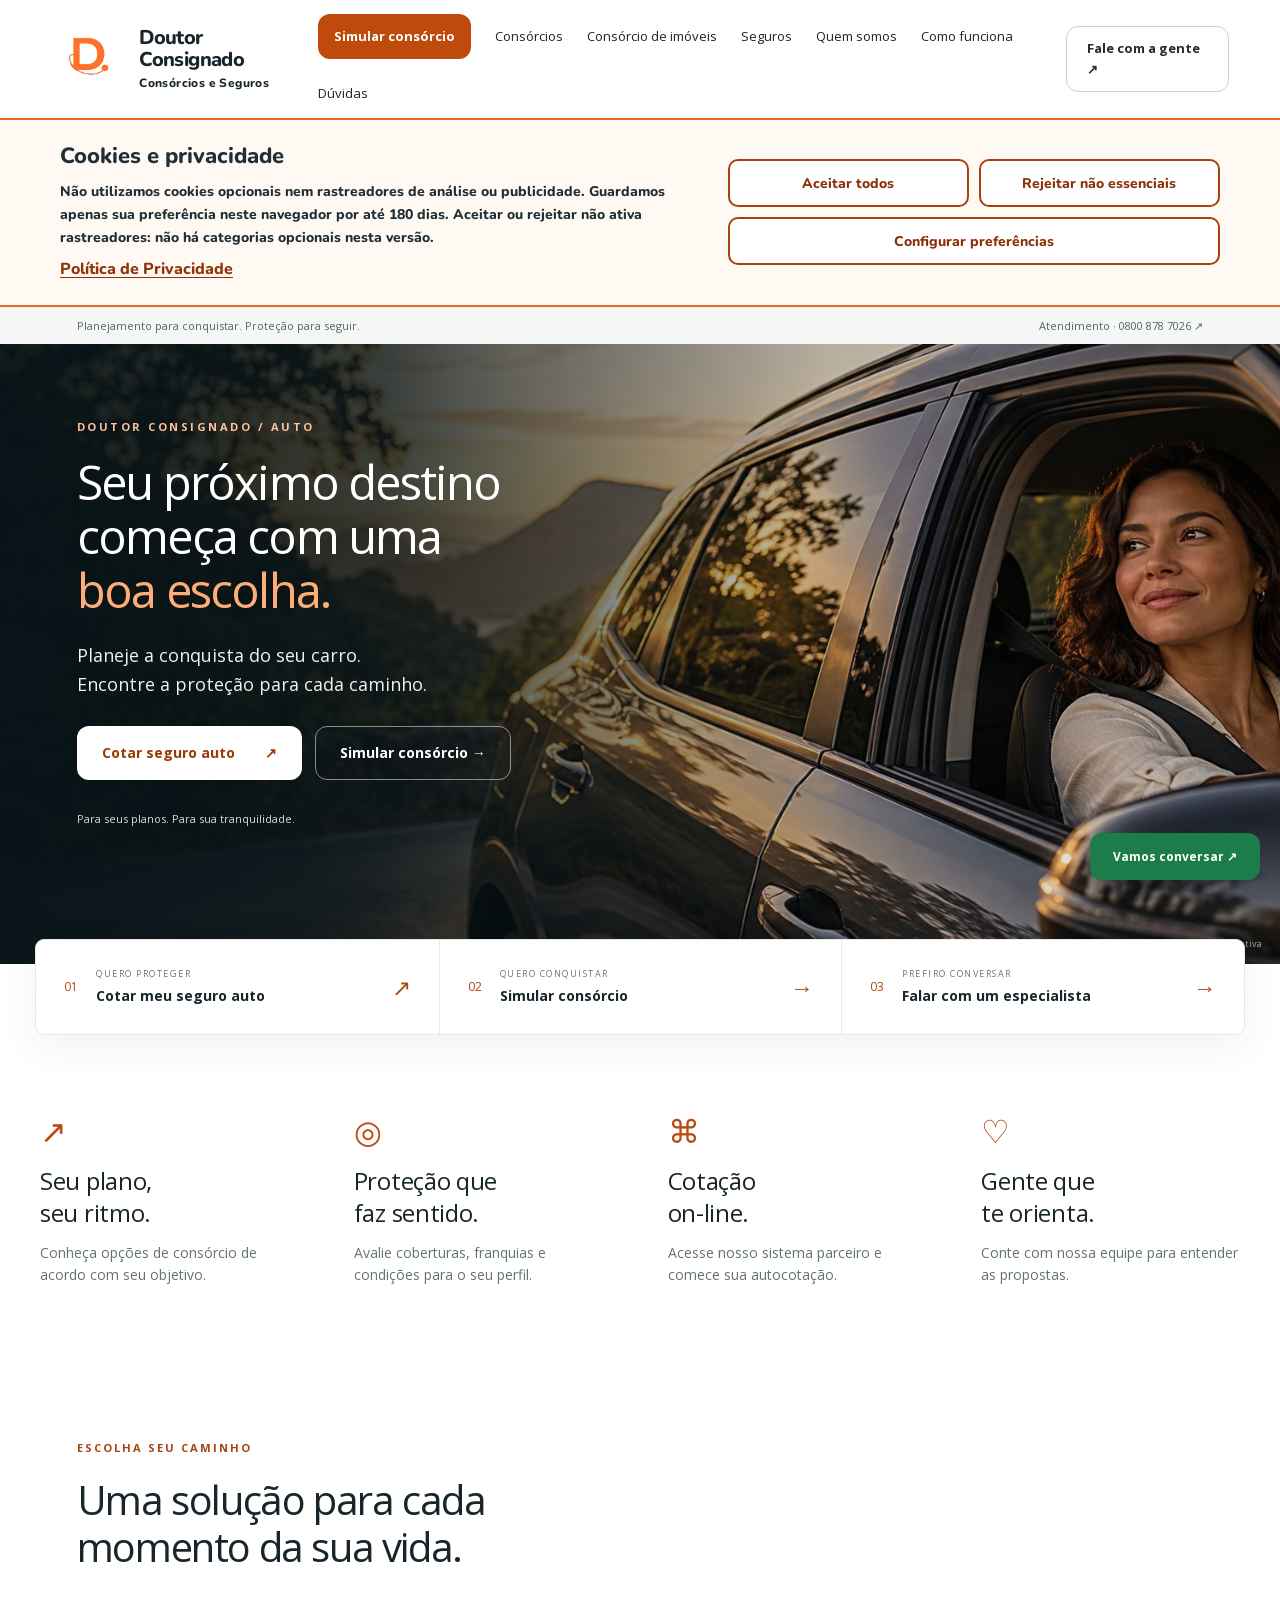
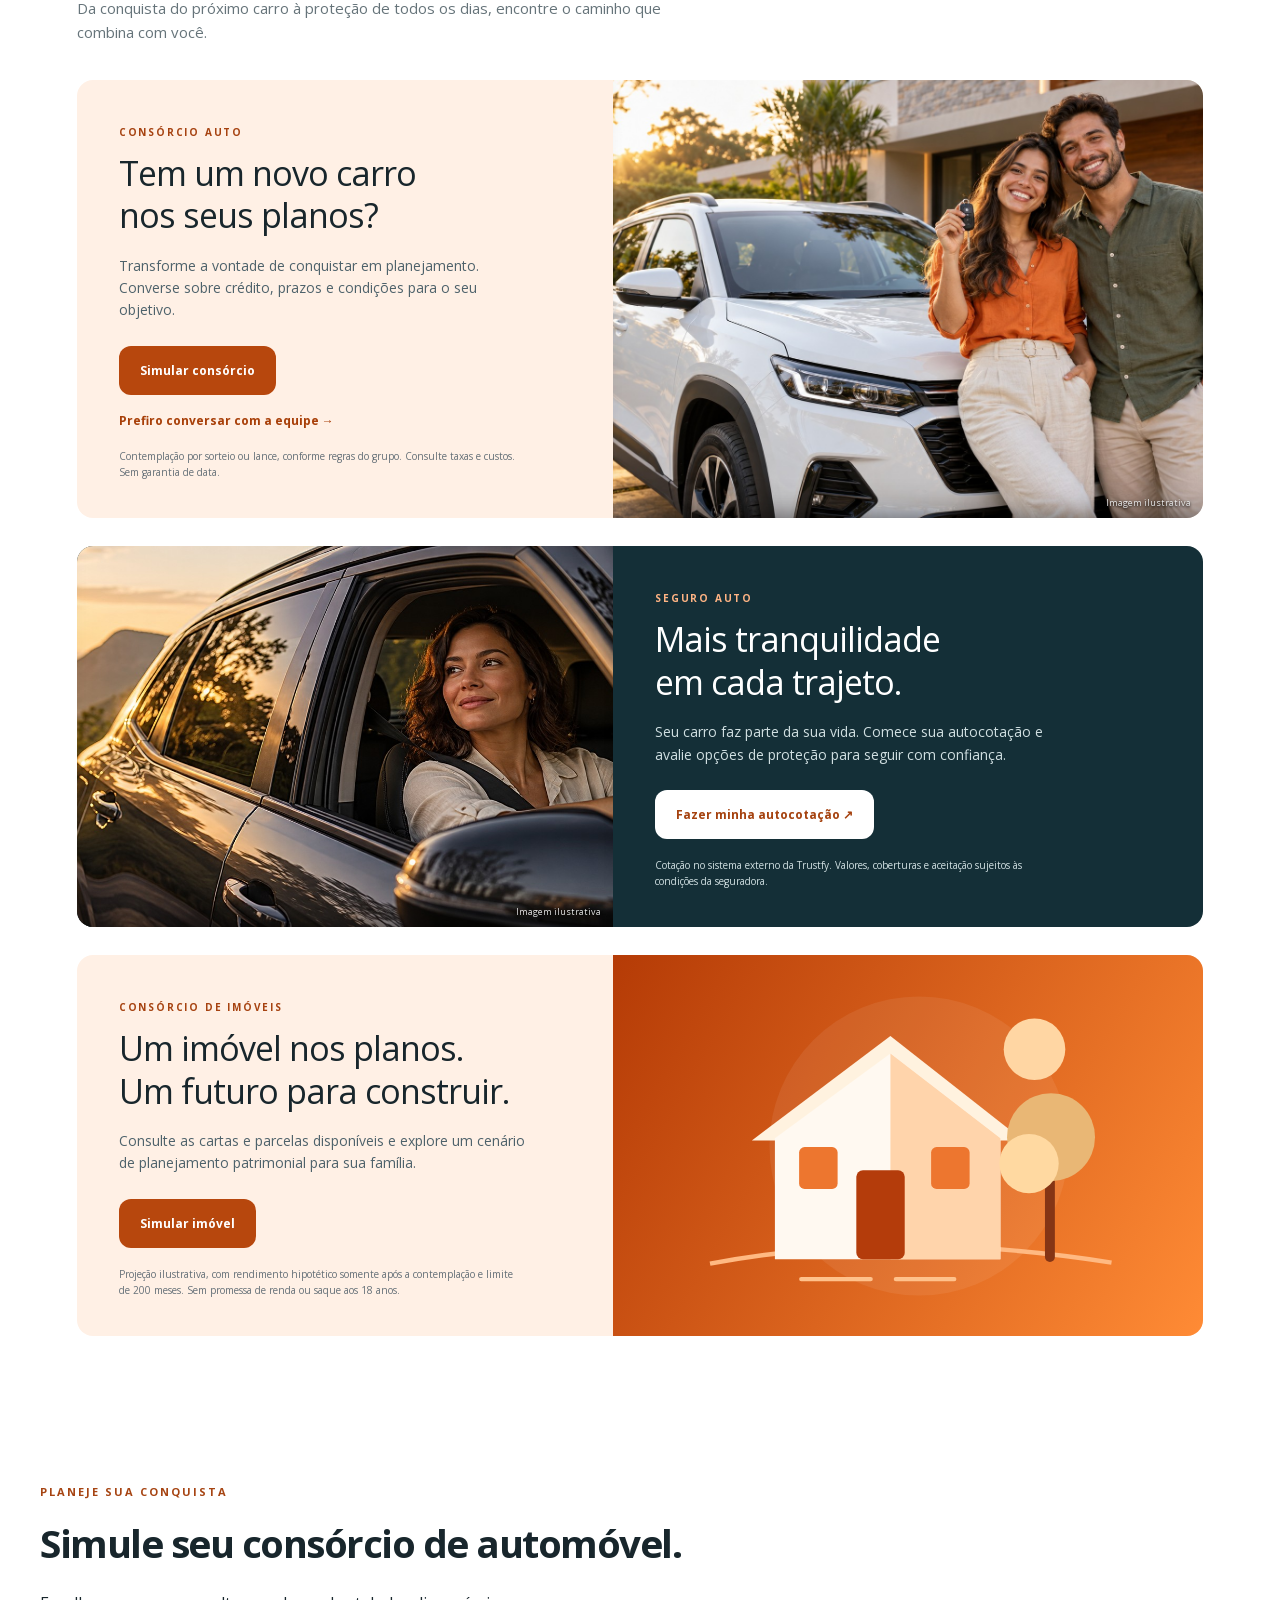
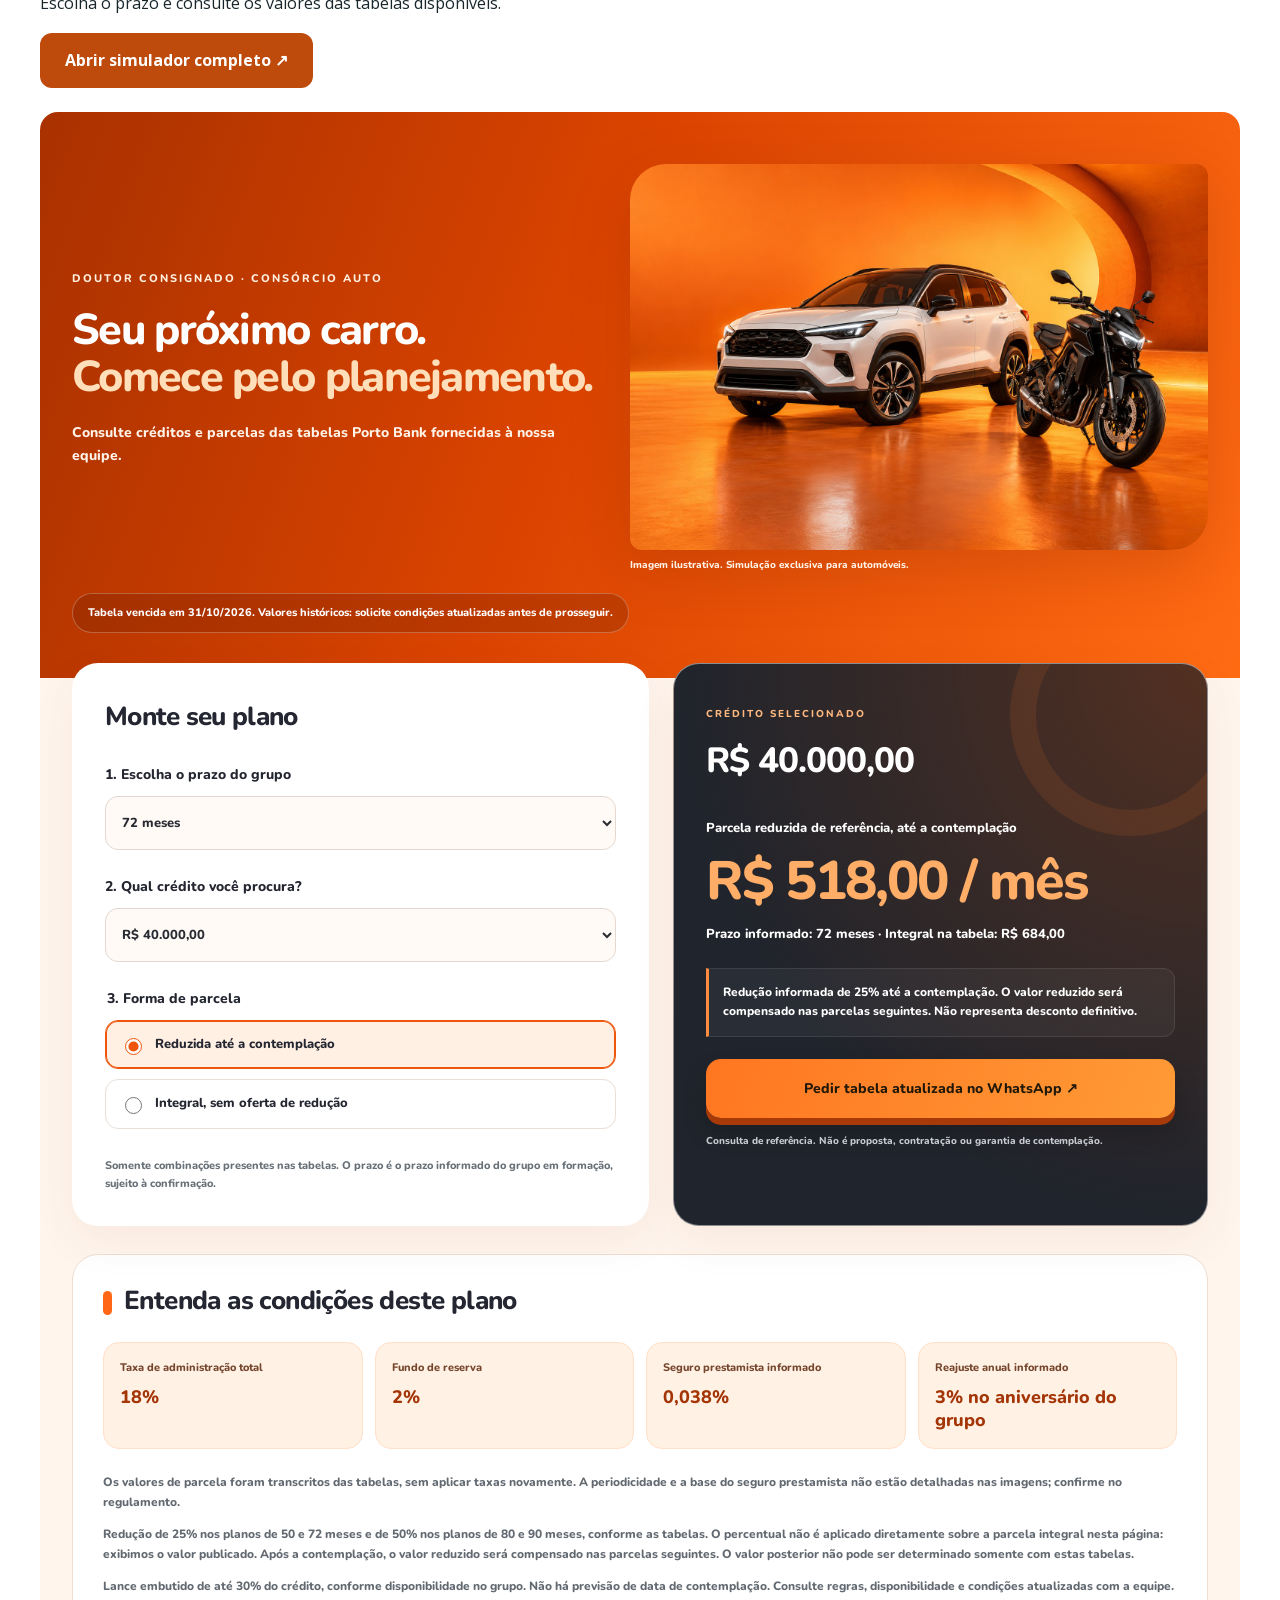
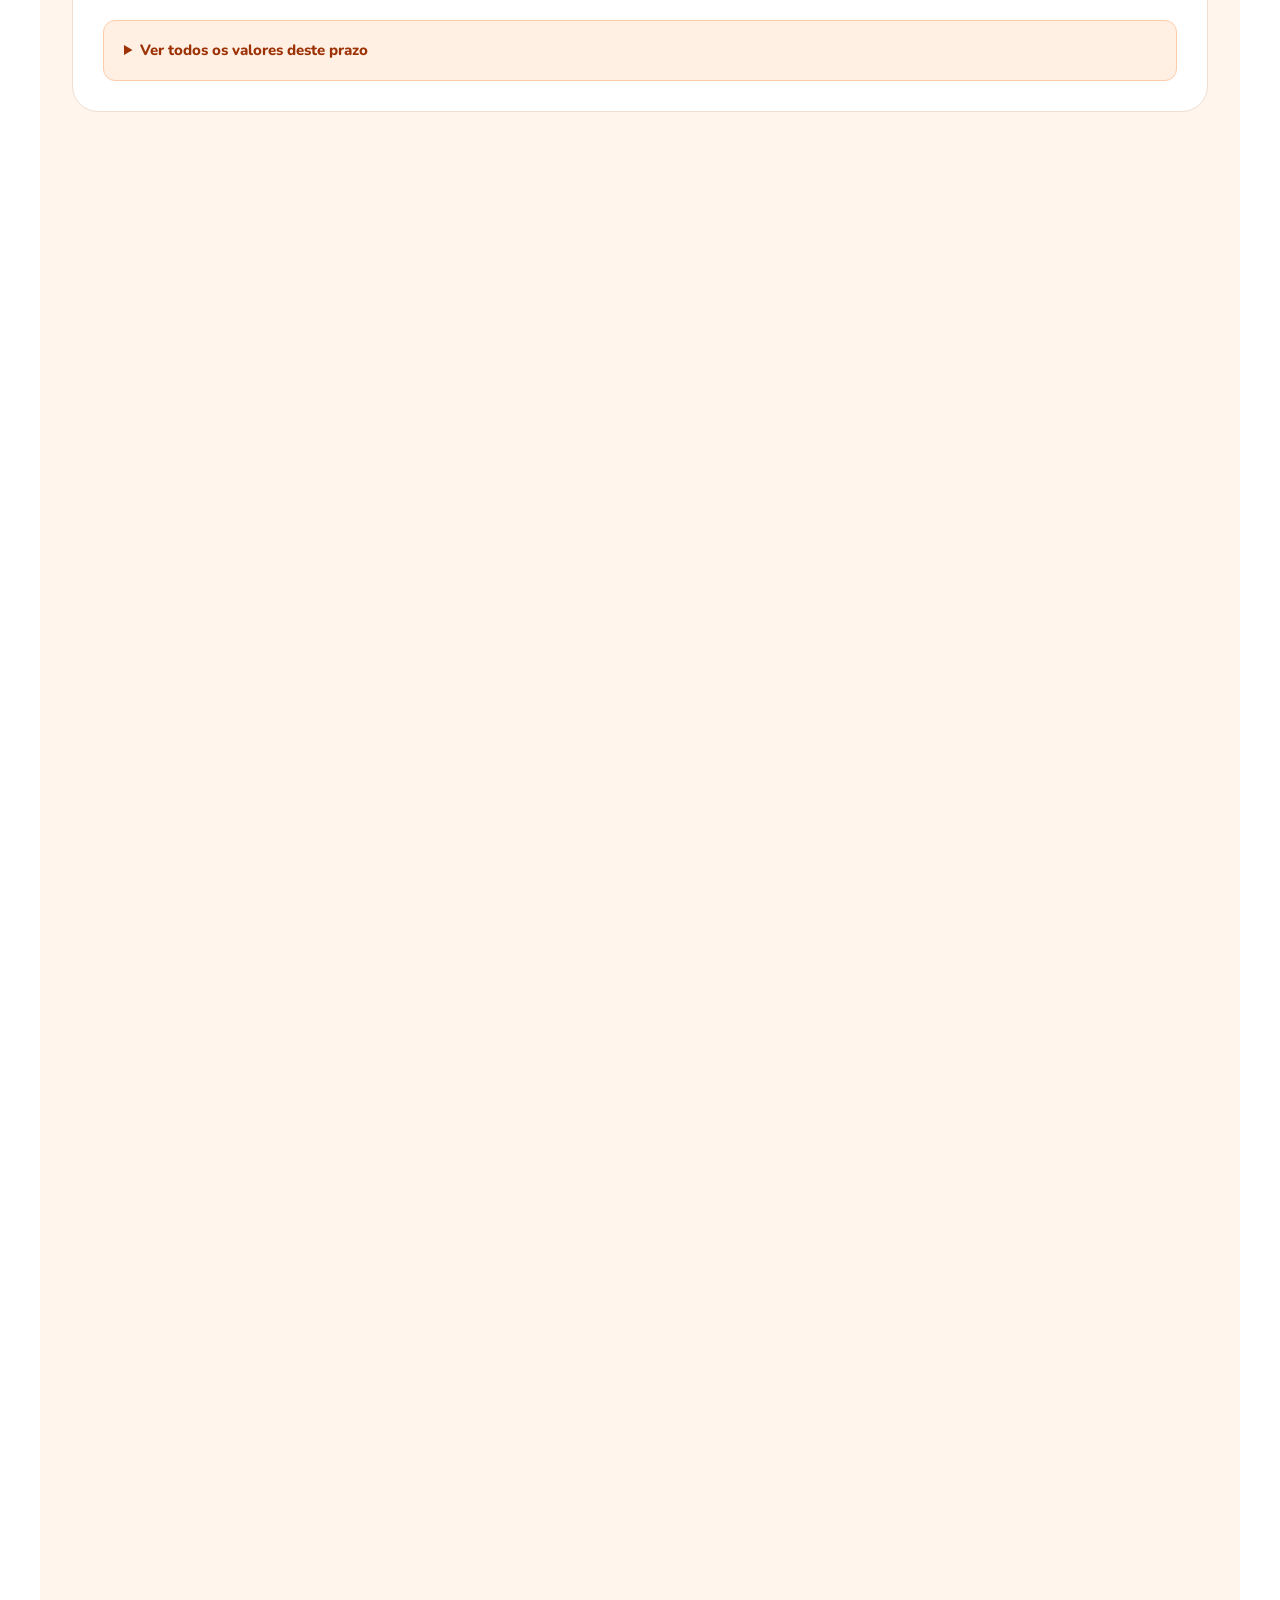
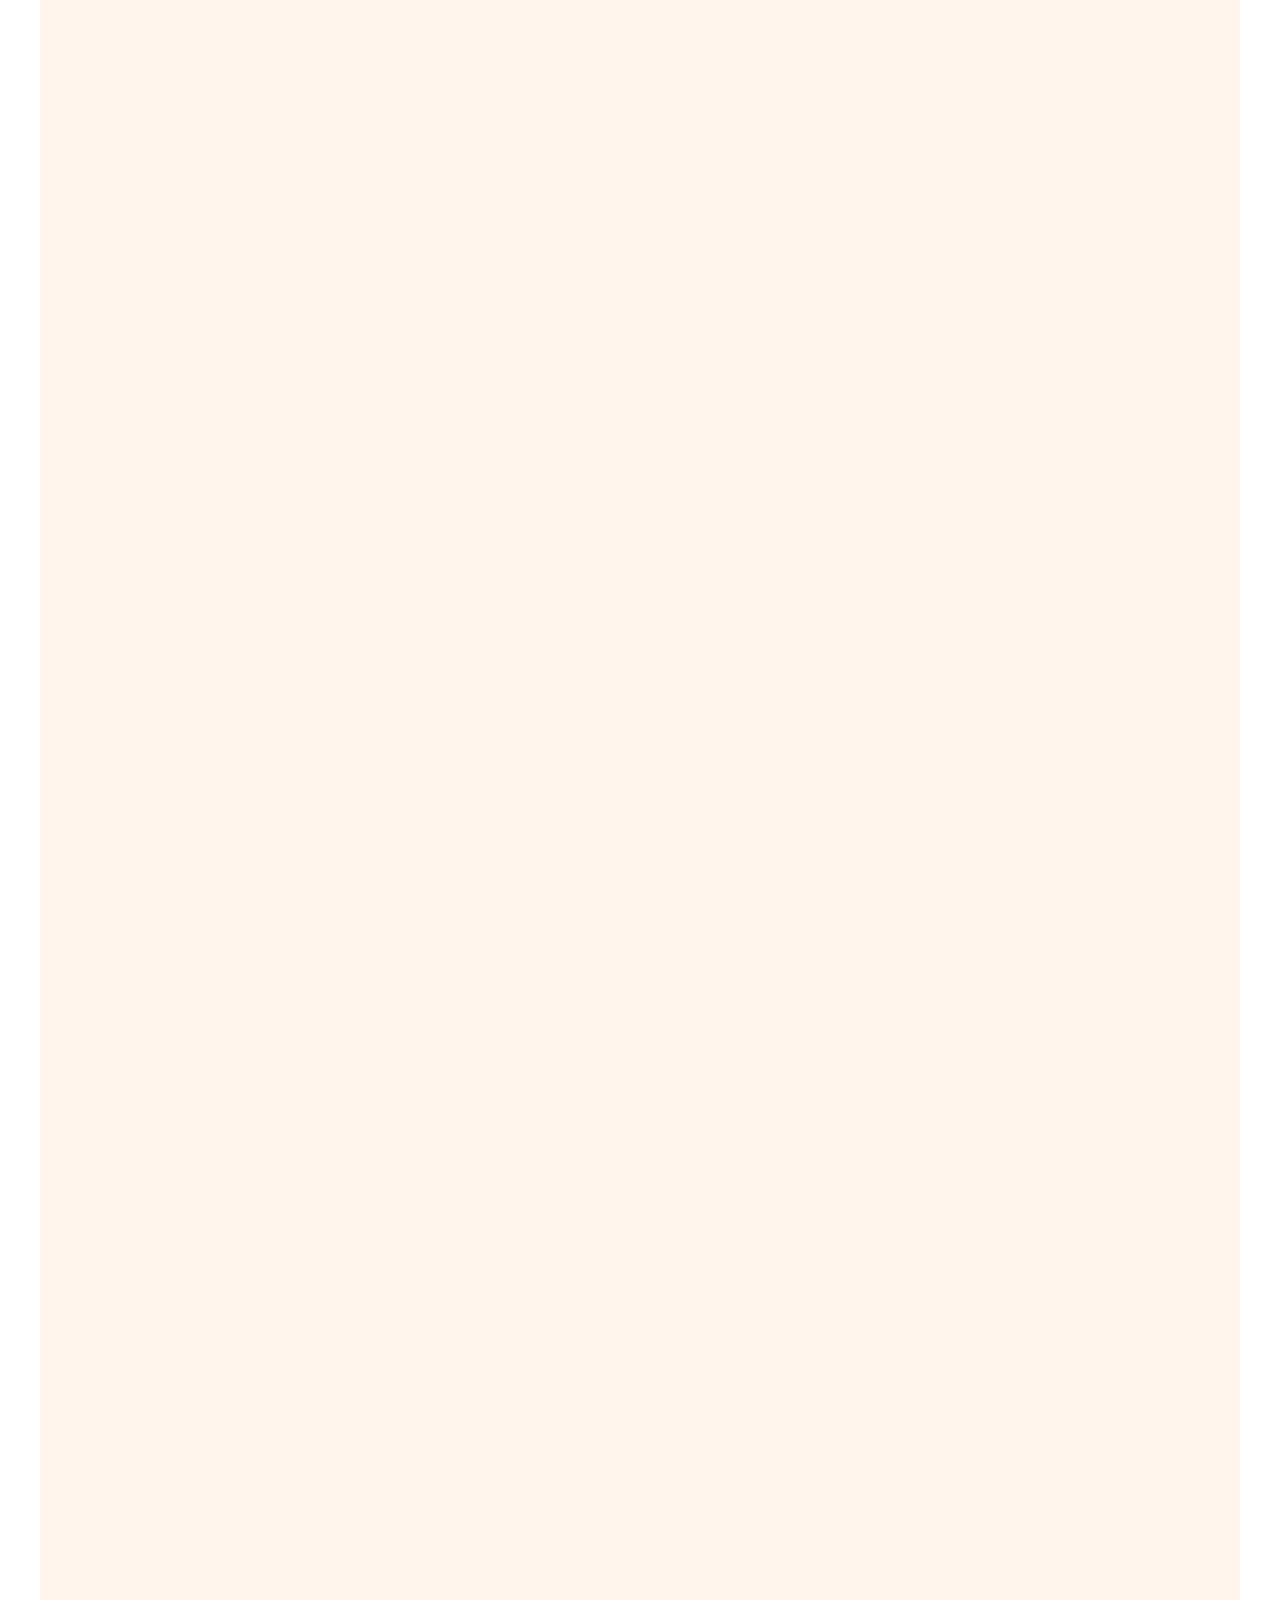
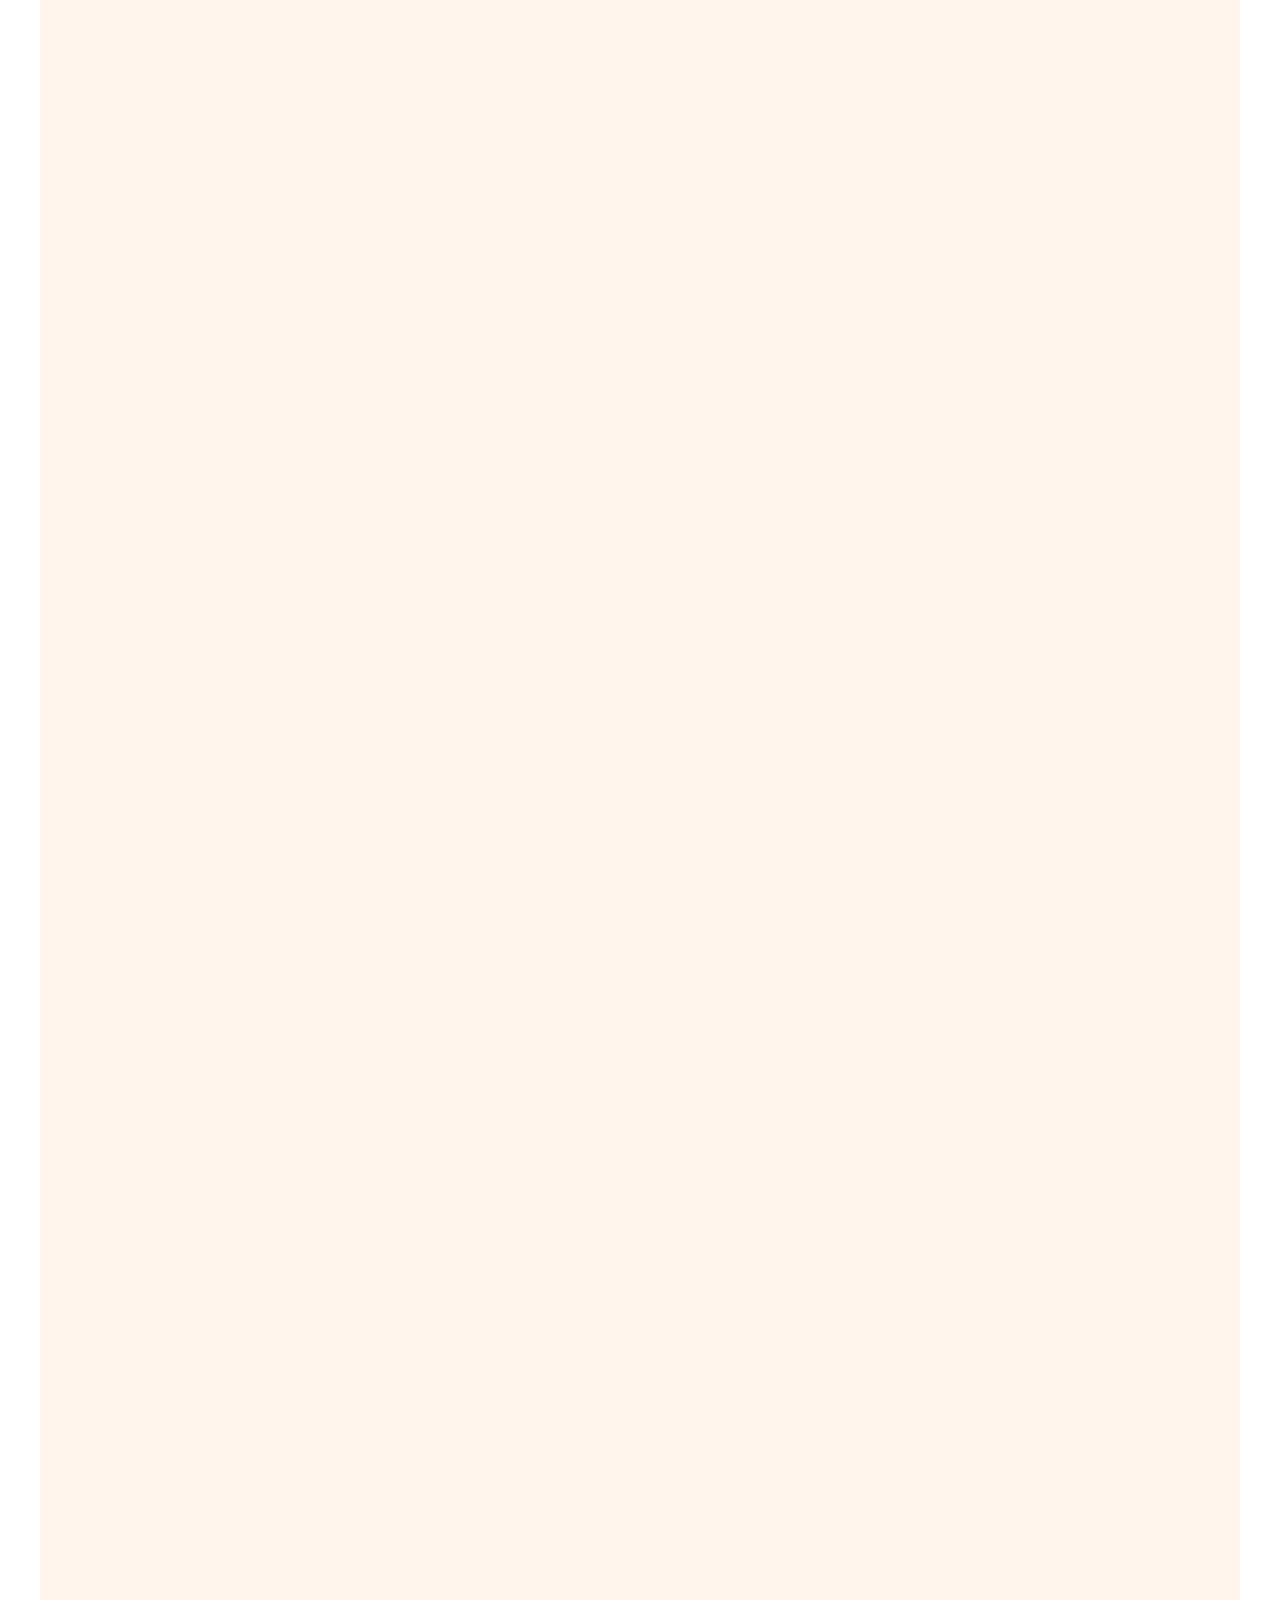
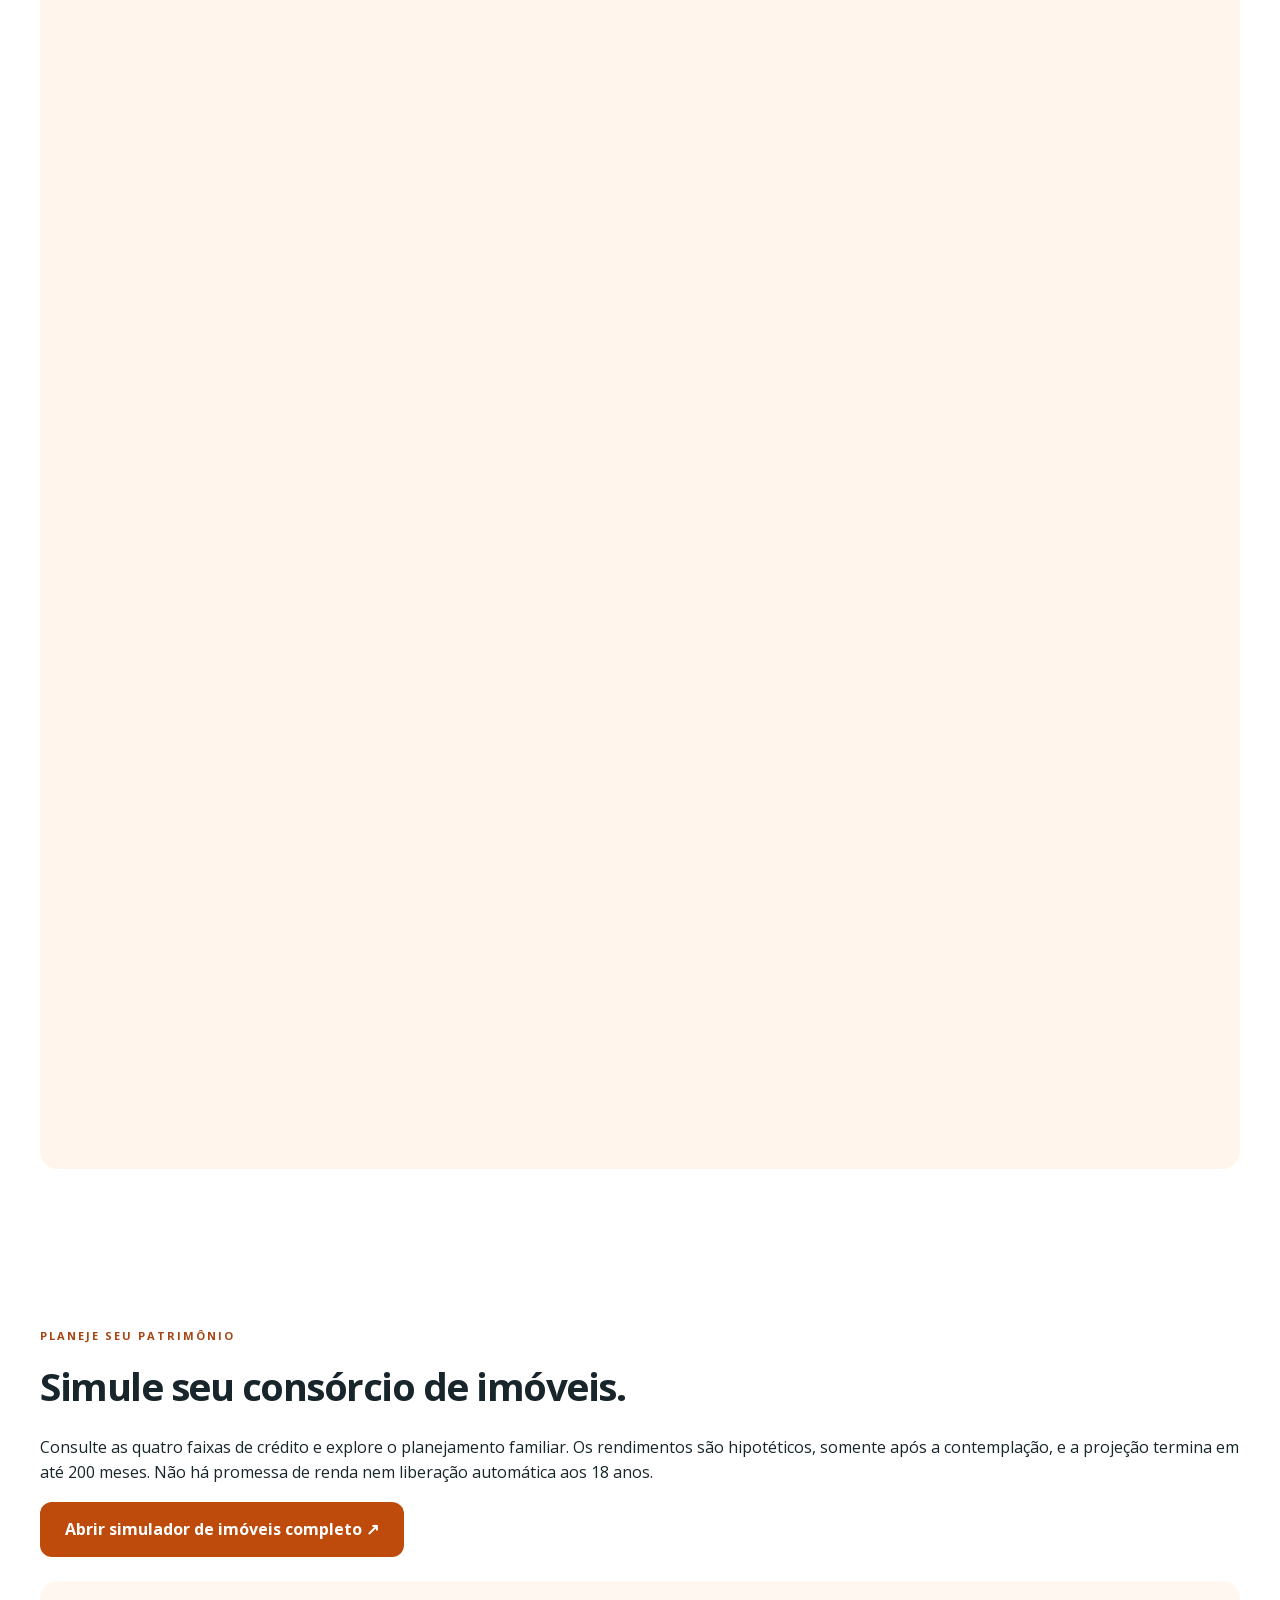
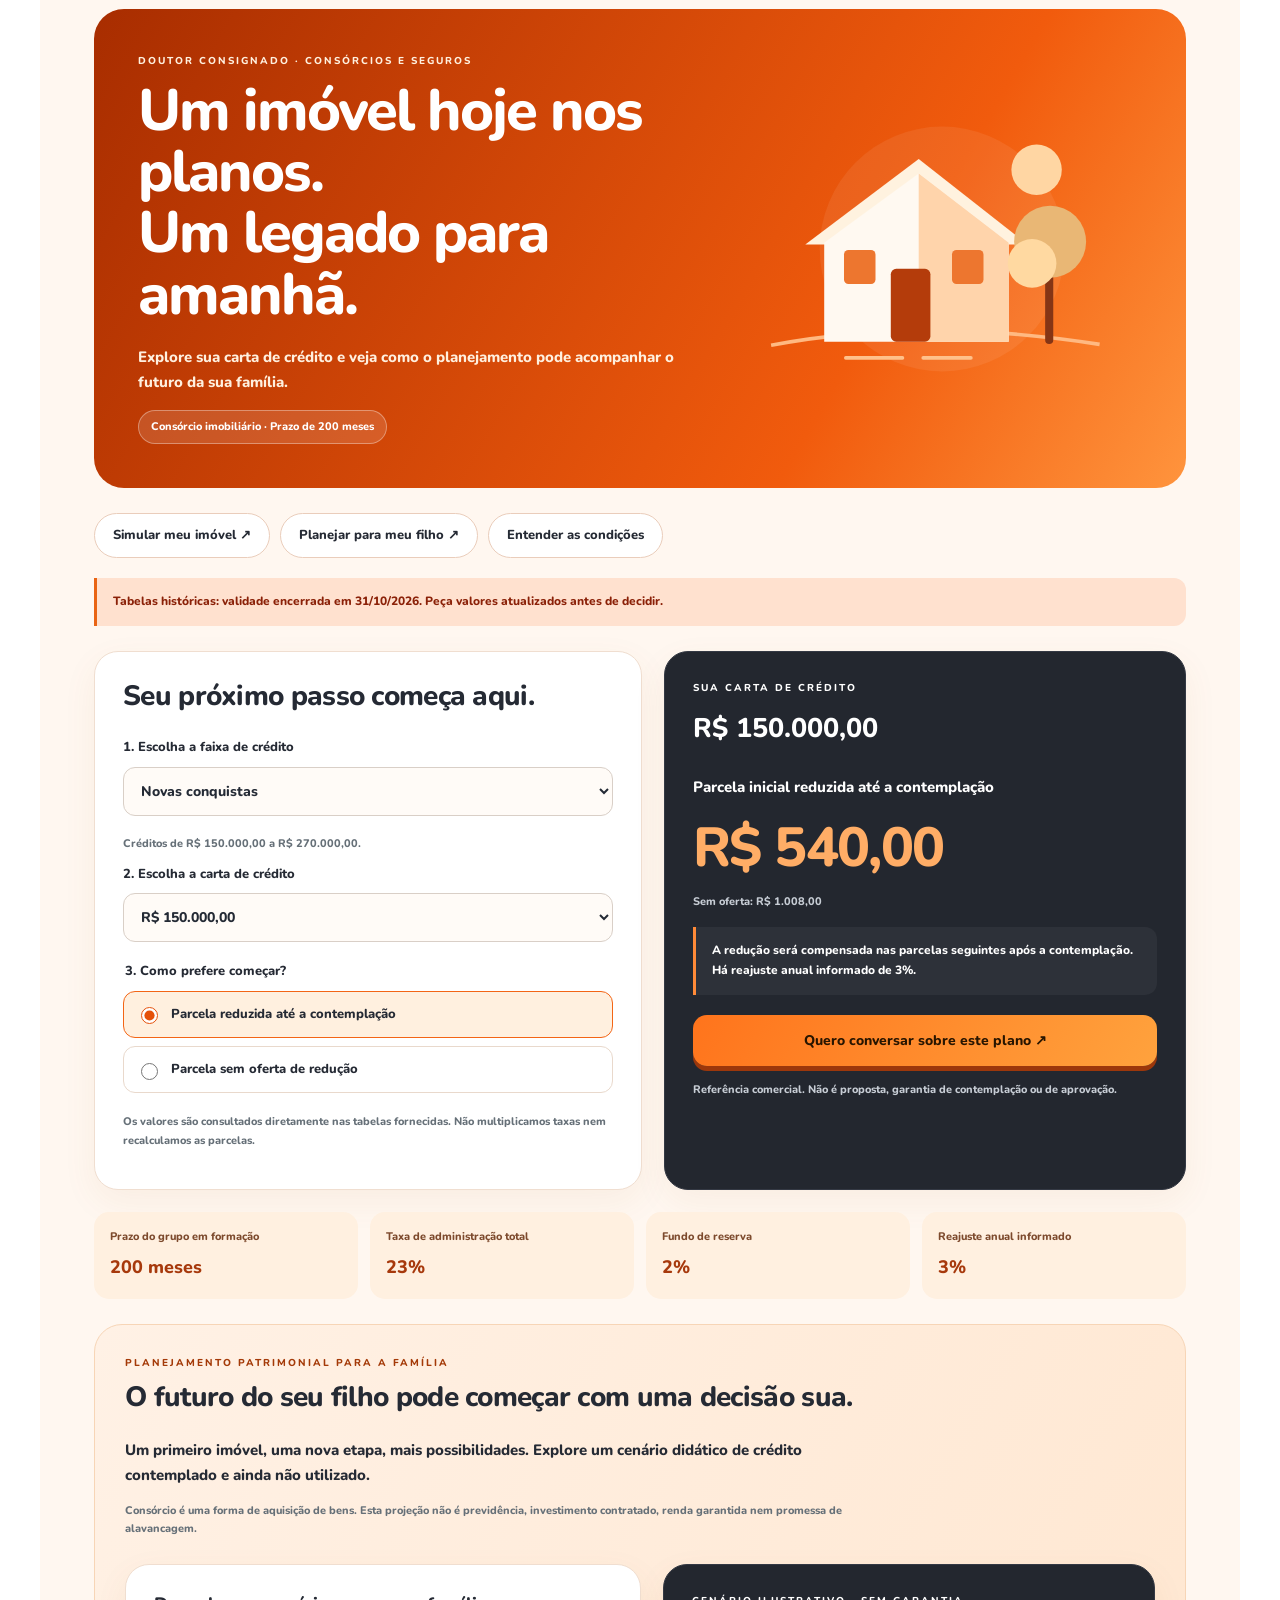
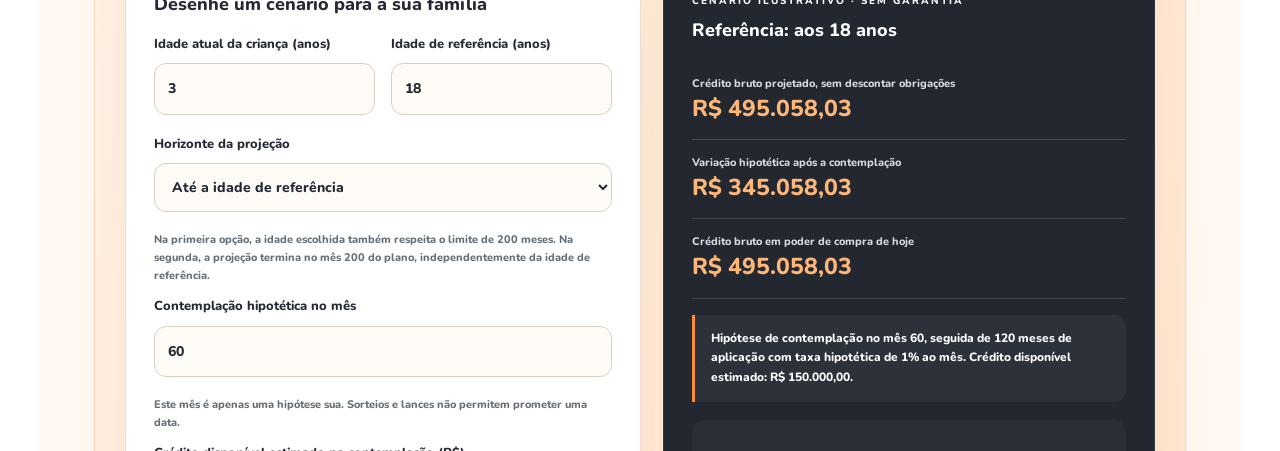
==== commit ba299c73: "Implementa preferências de privacidade e atualiza rodapé institucional" ====
--- a/index.html
+++ b/index.html
@@ -1,8 +1,8 @@
 <!doctype html>
-<html lang="pt-BR"><head><meta charset="utf-8"><meta name="viewport" content="width=device-width,initial-scale=1"><meta name="description" content="Planeje seu próximo carro com consórcio e solicite uma cotação de seguro auto com a Doutor Consignado."><title>Consórcios e Seguros | Doutor Consignado</title><link rel="stylesheet" href="styles.css"><link rel="stylesheet" href="sobre-nos.css"><script defer src="config.js"></script><script defer src="app.js"></script></head><body>
+<html lang="pt-BR"><head><meta charset="utf-8"><meta name="viewport" content="width=device-width,initial-scale=1"><meta name="description" content="Planeje seu próximo carro com consórcio e solicite uma cotação de seguro auto com a Doutor Consignado."><title>Consórcios e Seguros | Doutor Consignado</title><link rel="stylesheet" href="styles.css"><link rel="stylesheet" href="sobre-nos.css"><script defer src="config.js"></script><script defer src="app.js"></script><link rel="stylesheet" href="privacidade.css"><script defer src="privacidade.js"></script></head><body>
 <header><a class="brand" href="#inicio" aria-label="Doutor Consignado, início"><span class="logo-original"><img src="logo-doutor.jpeg" alt="Logo D Doutor Consignado"></span><span>Doutor Consignado<small>Consórcios e Seguros</small></span></a><button class="menu-toggle" type="button" aria-expanded="false" aria-controls="site-menu" aria-label="Abrir menu principal"><span class="menu-toggle__icon" aria-hidden="true"><span></span><span></span><span></span></span><span>Menu</span></button><nav id="site-menu" aria-label="Menu principal"><a class="button nav-simulator" href="#simulador">Simular consórcio</a><a href="#solucoes">Consórcios</a><a href="#simulador-imoveis">Consórcio de imóveis</a><a href="#seguros">Seguros</a><a href="#quem-somos">Quem somos</a><a href="#como-funciona">Como funciona</a><a href="#duvidas">Dúvidas</a></nav><a class="button outline" href="#cotacao">Fale com a gente ↗</a></header>
 <main><div class="utility"><span>Planejamento para conquistar. Proteção para seguir.</span><a href="#cotacao">Atendimento · 0800 878 7026 ↗</a></div><section class="hero" id="inicio"><div class="hero-inner"><p class="eyebrow">DOUTOR CONSIGNADO / AUTO</p><h1>Seu próximo destino <br> começa com uma <br> <em>boa escolha.</em></h1><p class="intro">Planeje a conquista do seu carro. <br> Encontre a proteção para cada caminho.</p><div class="actions"><a class="button" href="https://sistema.cronosmulticalculo.com.br/link/trustfy-corretora-de-seguros-ltda/HSDCMZfS92" target="_blank" rel="noopener noreferrer">Cotar seguro auto <span>↗</span></a><a class="button hero-secondary" href="#simulador">Simular consórcio →</a></div><p class="hero-caption">Para seus planos. Para sua tranquilidade.</p></div><img class="hero-mobile-image" src="hero-auto.jpg" alt="Mulher ao volante de um carro em uma paisagem ao pôr do sol" width="2172" height="724" decoding="async"><span class="image-credit">Imagem ilustrativa</span></section><div class="product-bar"><a href="https://sistema.cronosmulticalculo.com.br/link/trustfy-corretora-de-seguros-ltda/HSDCMZfS92" target="_blank" rel="noopener noreferrer"><span>01</span><div><small>QUERO PROTEGER</small><b>Cotar meu seguro auto</b></div><strong>↗</strong></a><a href="#simulador"><span>02</span><div><small>QUERO CONQUISTAR</small><b>Simular consórcio</b></div><strong>→</strong></a><a href="#cotacao"><span>03</span><div><small>PREFIRO CONVERSAR</small><b>Falar com um especialista</b></div><strong>→</strong></a></div><section class="benefits section"><div><span class="line-icon">↗</span><h3>Seu plano, <br> seu ritmo.</h3><p>Conheça opções de consórcio de acordo com seu objetivo.</p></div><div><span class="line-icon">◎</span><h3>Proteção que <br> faz sentido.</h3><p>Avalie coberturas, franquias e condições para o seu perfil.</p></div><div><span class="line-icon">⌘</span><h3>Cotação <br> on-line.</h3><p>Acesse nosso sistema parceiro e comece sua autocotação.</p></div><div><span class="line-icon">♡</span><h3>Gente que <br> te orienta.</h3><p>Conte com nossa equipe para entender as propostas.</p></div></section><section id="solucoes" class="section"><div class="section-head"><p class="eyebrow">ESCOLHA SEU CAMINHO</p><h2>Uma solução para cada <br> momento da sua vida.</h2></div><p class="solutions-intro">Da conquista do próximo carro à proteção de todos os dias, encontre o caminho que combina com você.</p><div class="solution-stories"><article class="story story-plan"><div class="story-copy"><span class="story-tag">CONSÓRCIO AUTO</span><h3>Tem um novo carro <br> nos seus planos?</h3><p>Transforme a vontade de conquistar em planejamento. Converse sobre crédito, prazos e condições para o seu objetivo.</p><a href="#simulador" class="button">Simular consórcio</a><a href="#cotacao" data-product="Consórcio" class="text-link">Prefiro conversar com a equipe →</a><small>Contemplação por sorteio ou lance, conforme regras do grupo. Consulte taxas e custos. Sem garantia de data.</small></div><div class="story-photo"><img src="consorcio-vida.jpg" alt="Casal ao lado de um carro em uma residência"><span class="photo-note">Imagem ilustrativa</span></div></article><article class="story story-insurance"><div class="story-copy"><span class="story-tag">SEGURO AUTO</span><h3>Mais tranquilidade <br> em cada trajeto.</h3><p>Seu carro faz parte da sua vida. Comece sua autocotação e avalie opções de proteção para seguir com confiança.</p><a href="https://sistema.cronosmulticalculo.com.br/link/trustfy-corretora-de-seguros-ltda/HSDCMZfS92" target="_blank" rel="noopener noreferrer" class="button">Fazer minha autocotação ↗</a><small>Cotação no sistema externo da Trustfy. Valores, coberturas e aceitação sujeitos às condições da seguradora.</small></div><div class="story-photo"><img src="hero-auto.jpg" alt="Mulher no banco do motorista de um automóvel"><span class="photo-note">Imagem ilustrativa</span></div></article><article class="story story-property"><div class="story-copy"><span class="story-tag">CONSÓRCIO DE IMÓVEIS</span><h3>Um imóvel nos planos. <br> Um futuro para construir.</h3><p>Consulte as cartas e parcelas disponíveis e explore um cenário de planejamento patrimonial para sua família.</p><a href="#simulador-imoveis" class="button">Simular imóvel</a><small>Projeção ilustrativa, com rendimento hipotético somente após a contemplação e limite de 200 meses. Sem promessa de renda ou saque aos 18 anos.</small></div><div class="property-illustration"><svg viewBox="0 0 420 300" role="img" aria-label="Ilustração de uma casa e uma árvore, representando patrimônio e futuro"><circle cx="220" cy="150" r="136" fill="#ffffff12"/><circle cx="325" cy="62" r="28" fill="#ffd6a3"/><path d="M30 257Q200 225 395 256" fill="none" stroke="#ffb982" stroke-width="4"/><path d="M68 145L194 50 315 145" fill="#fff2df"/><path d="M89 143V253H294V143L194 66Z" fill="#fff9f1"/><path d="M194 66L294 143V253H194Z" fill="#ffd4ab"/><rect x="163" y="172" width="44" height="81" rx="6" fill="#b43c0b"/><rect x="111" y="151" width="35" height="38" rx="5" fill="#ed762f"/><rect x="231" y="151" width="35" height="38" rx="5" fill="#ed762f"/><path d="M339 251V155" stroke="#853515" stroke-width="9" stroke-linecap="round"/><circle cx="340" cy="142" r="40" fill="#e9b775"/><circle cx="320" cy="166" r="27" fill="#ffd9a1"/><path d="M176 271h-63m139 0h-53" stroke="#ffc18b" stroke-width="4" stroke-linecap="round"/></svg></div></article></div></section><section id="simulador" class="section"><p class="eyebrow">PLANEJE SUA CONQUISTA</p><h2>Simule seu consórcio de automóvel.</h2><p>Escolha o prazo e consulte os valores das tabelas disponíveis.</p><a class="button" href="simulador-consorcio.html" target="_blank" rel="noopener noreferrer">Abrir simulador completo ↗</a><iframe src="simulador-consorcio.html" title="Simulador de consórcio de automóvel" loading="eager" style="width:100%;height:1450px;border:0;border-radius:18px;margin-top:24px"></iframe></section><section id="simulador-imoveis" class="section"><p class="eyebrow">PLANEJE SEU PATRIMÔNIO</p><h2>Simule seu consórcio de imóveis.</h2><p>Consulte as quatro faixas de crédito e explore o planejamento familiar. Os rendimentos são hipotéticos, somente após a contemplação, e a projeção termina em até 200 meses. Não há promessa de renda nem liberação automática aos 18 anos.</p><a class="button" href="simulador-imoveis.html" target="_blank" rel="noopener noreferrer">Abrir simulador de imóveis completo ↗</a><iframe src="simulador-imoveis.html" title="Simulador de consórcio de imóveis e planejamento familiar" loading="eager" style="width:100%;height:1800px;border:0;border-radius:18px;margin-top:24px"></iframe></section><section id="seguros" class="section insurance-hub"><div class="section-head"><p class="eyebrow">CUIDADO EM CADA FASE DA VIDA</p><h2>O que é importante para você <br> merece proteção.</h2><p>Escolha o seguro e dê o primeiro passo para conhecer suas opções.</p></div><div class="insurance-tabs" role="tablist" aria-label="Tipos de seguro"><button type="button" role="tab" id="tab-auto" aria-controls="panel-auto" aria-selected="true" data-insurance="auto">Seguro auto</button><button type="button" role="tab" id="tab-vida" aria-controls="panel-vida" aria-selected="false" tabindex="-1" data-insurance="vida">Seguro de vida</button><button type="button" role="tab" id="tab-casa" aria-controls="panel-casa" aria-selected="false" tabindex="-1" data-insurance="casa">Seguro residencial</button></div><div id="panel-auto" role="tabpanel" aria-labelledby="tab-auto" class="insurance-panel"><span class="insurance-symbol" aria-hidden="true">↗</span><div><h3>Mais tranquilidade para seguir.</h3><p>Comece sua autocotação de seguro auto no sistema parceiro e consulte as opções para o seu perfil.</p><a class="button" href="https://sistema.cronosmulticalculo.com.br/link/trustfy-corretora-de-seguros-ltda/HSDCMZfS92" target="_blank" rel="noopener noreferrer">Fazer autocotação auto ↗</a><small>Sistema externo da Trustfy. Condições sujeitas à análise da seguradora.</small></div></div><div id="panel-vida" role="tabpanel" aria-labelledby="tab-vida" class="insurance-panel" hidden><span class="insurance-symbol" aria-hidden="true">♡</span><div><h3>Cuidar de você também é cuidar de quem você ama.</h3><p>Converse sobre seguro de vida e conheça possibilidades de proteção financeira para diferentes momentos e necessidades.</p><a class="button" href="#cotacao" data-product="Seguro de vida">Solicitar cotação de vida →</a><small>Atendimento pelo WhatsApp. Coberturas, limites e aceitação dependem da proposta.</small></div></div><div id="panel-casa" role="tabpanel" aria-labelledby="tab-casa" class="insurance-panel" hidden><span class="insurance-symbol" aria-hidden="true">⌂</span><div><h3>Seu lar é parte da sua história.</h3><p>Solicite orientação para conhecer opções de seguro residencial e avaliar coberturas para sua casa ou apartamento.</p><a class="button" href="#cotacao" data-product="Seguro residencial">Solicitar cotação residencial →</a><small>Atendimento pelo WhatsApp. Coberturas e assistências variam conforme a contratação.</small></div></div></section><section class="orange-band"><div><p class="eyebrow">SEUS PLANOS TÊM VALOR</p><h2>Conquistar é importante. <br> Cuidar também.</h2><p>Vamos encontrar o próximo passo para o seu momento?</p></div><a href="#cotacao" class="button">Conversar com a equipe ↗</a></section><section id="como-funciona" class="section process"><div><p class="eyebrow">SIMPLES, DO COMEÇO AO FIM</p><h2>Você conta seu objetivo. <br> A gente ajuda no caminho.</h2></div><ol><li><b>Escolha sua solução</b><p>Consórcio ou seguro auto: comece pelo que você precisa agora.</p></li><li><b>Conte um pouco sobre você</b><p>Preencha os dados iniciais e continue o atendimento pelo WhatsApp.</p></li><li><b>Conheça sua proposta</b><p>Converse com a equipe e confira condições antes de decidir.</p></li></ol></section>
-<section id="cotacao" class="section quote"><div><p class="eyebrow">VAMOS CONVERSAR?</p><h2>Seu objetivo merece <br> uma boa orientação.</h2><a class="button" href="https://sistema.cronosmulticalculo.com.br/link/trustfy-corretora-de-seguros-ltda/HSDCMZfS92" target="_blank" rel="noopener noreferrer">Fazer autocotação de seguro ↗</a><p class="micro">Você será direcionado ao sistema externo da Trustfy Corretora de Seguros.</p><p>Preencha abaixo. Ao continuar, você abre o WhatsApp com uma mensagem pronta para enviar à nossa equipe.</p><a class="phone" data-whatsapp href="#">0800 878 7026 ↗</a><p class="micro">Você revisa a mensagem antes de enviar.</p></div><form id="lead-form"><fieldset><legend>Qual solução você procura?</legend><div class="choices"><label><input type="radio" name="produto" value="Consórcio" checked> Consórcio</label><label><input type="radio" name="produto" value="Seguro auto"> Seguro auto</label><label><input type="radio" name="produto" value="Seguro de vida"> Vida</label><label><input type="radio" name="produto" value="Seguro residencial"> Residencial</label></div></fieldset><label>Seu nome<input name="nome" autocomplete="name" required maxlength="80" placeholder="Como podemos chamar você?"></label><label>Cidade/UF<input name="cidade" autocomplete="address-level2" required maxlength="80" placeholder="Ex.: Bragança Paulista / SP"></label><div id="consorcio-fields"><label>Crédito desejado<select name="credito"><option>Quero orientação</option><option>Até R$ 60 mil</option><option>De R$ 60 mil a R$ 100 mil</option><option>De R$ 100 mil a R$ 200 mil</option><option>Acima de R$ 200 mil</option></select></label></div><div id="seguro-fields" hidden><label>Marca, modelo e ano<input name="veiculo" maxlength="100" placeholder="Ex.: Chevrolet Onix 2023"></label><label>Tipo de cotação<select name="tipo"><option>Seguro novo</option><option>Renovação</option><option>Quero orientação</option></select></label></div><div id="other-fields" hidden><label>Conte o que você procura<textarea name="objetivo" rows="3" maxlength="500" placeholder="Ex.: quero proteção para minha família ou para meu apartamento."></textarea></label></div><label class="consent"><input type="checkbox" required> Concordo em encaminhar os dados informados à equipe pelo WhatsApp para atender a esta solicitação. <button type="button" id="privacy-open">Como usamos os dados</button></label><button class="button submit" type="submit">Continuar no WhatsApp ↗</button><p class="micro">Solicitar atendimento não significa contratar um produto.</p></form></section>
+<section id="cotacao" class="section quote"><div><p class="eyebrow">VAMOS CONVERSAR?</p><h2>Seu objetivo merece <br> uma boa orientação.</h2><a class="button" href="https://sistema.cronosmulticalculo.com.br/link/trustfy-corretora-de-seguros-ltda/HSDCMZfS92" target="_blank" rel="noopener noreferrer">Fazer autocotação de seguro ↗</a><p class="micro">Você será direcionado ao sistema externo da Trustfy Corretora de Seguros.</p><p>Preencha abaixo. Ao continuar, você abre o WhatsApp com uma mensagem pronta para enviar à nossa equipe.</p><a class="phone" data-whatsapp href="#">0800 878 7026 ↗</a><p class="micro">Você revisa a mensagem antes de enviar.</p></div><form id="lead-form"><fieldset><legend>Qual solução você procura?</legend><div class="choices"><label><input type="radio" name="produto" value="Consórcio" checked> Consórcio</label><label><input type="radio" name="produto" value="Seguro auto"> Seguro auto</label><label><input type="radio" name="produto" value="Seguro de vida"> Vida</label><label><input type="radio" name="produto" value="Seguro residencial"> Residencial</label></div></fieldset><label>Seu nome<input name="nome" autocomplete="name" required maxlength="80" placeholder="Como podemos chamar você?"></label><label>Cidade/UF<input name="cidade" autocomplete="address-level2" required maxlength="80" placeholder="Informe sua cidade e UF"></label><div id="consorcio-fields"><label>Crédito desejado<select name="credito"><option>Quero orientação</option><option>Até R$ 60 mil</option><option>De R$ 60 mil a R$ 100 mil</option><option>De R$ 100 mil a R$ 200 mil</option><option>Acima de R$ 200 mil</option></select></label></div><div id="seguro-fields" hidden><label>Marca, modelo e ano<input name="veiculo" maxlength="100" placeholder="Ex.: Chevrolet Onix 2023"></label><label>Tipo de cotação<select name="tipo"><option>Seguro novo</option><option>Renovação</option><option>Quero orientação</option></select></label></div><div id="other-fields" hidden><label>Conte o que você procura<textarea name="objetivo" rows="3" maxlength="500" placeholder="Ex.: quero proteção para minha família ou para meu apartamento."></textarea></label></div><label class="consent"><input type="checkbox" required> Concordo em encaminhar os dados informados à equipe pelo WhatsApp para atender a esta solicitação. <button type="button" id="privacy-open">Como usamos os dados</button></label><button class="button submit" type="submit">Continuar no WhatsApp ↗</button><p class="micro">Solicitar atendimento não significa contratar um produto.</p></form></section>
 <section id="duvidas" class="section faq"><p class="eyebrow">ANTES DE DECIDIR</p><h2>Suas dúvidas, com clareza.</h2><details><summary>O consórcio entrega o carro imediatamente?</summary><p>Não existe garantia de entrega imediata. A utilização do crédito depende da contemplação e das regras do grupo. Nossa equipe pode explicar as condições da proposta.</p></details><details><summary>O valor do seguro aparece na hora?</summary><p>Clique em “Cotar seguro auto” ou “Fazer autocotação auto” para acessar o sistema externo da Trustfy Corretora de Seguros. O preenchimento e a apresentação de resultados seguem as regras do sistema parceiro. Se preferir ajuda, use o formulário de atendimento pelo WhatsApp.</p></details><details><summary>Quais coberturas posso contratar?</summary><p>As opções variam conforme a proposta. Confira coberturas, limites, exclusões, franquias e assistências nas condições da seguradora antes de contratar.</p></details><details><summary>Já tenho seguro. Posso consultar a renovação?</summary><p>Sim. Selecione Seguro auto e Renovação no formulário para iniciar a conversa com nossa equipe.</p></details></section>
 <section class="dc-about" id="quem-somos" aria-labelledby="dc-about-title">
   <div class="dc-about__hero">
@@ -31,4 +31,4 @@
       <a class="dc-about__cta" href="https://wa.me/5508008787026?text=Ol%C3%A1%21%20Quero%20conversar%20sobre%20meus%20planos%20e%20conhecer%20as%20op%C3%A7%C3%B5es%20de%20cons%C3%B3rcios%20e%20seguros." target="_blank" rel="noopener noreferrer">Vamos conversar <span aria-hidden="true">↗</span></a>
     </div>
   </div>
-</section></main><footer><a class="brand" href="#inicio"><span class="logo-original"><img src="logo-doutor.jpeg" alt="Logo D Doutor Consignado"></span><span>Doutor Consignado<small>Consórcios e Seguros</small></span></a><p>Bragança Paulista – SP <br> Atendimento pelo WhatsApp: 0800 878 7026</p><p>Condições e contratação sujeitas às regras dos fornecedores responsáveis. <br> © <span id="year"></span> Doutor Consignado.</p><button id="privacy-footer" type="button">Privacidade</button></footer><a class="floating button" data-whatsapp href="#" aria-label="Conversar pelo WhatsApp">Vamos conversar ↗</a><dialog id="privacy"><h2>Sobre seus dados</h2><p>Este formulário monta uma mensagem no seu dispositivo e abre o WhatsApp. A página não mantém um cadastro nem envia os dados do formulário para um servidor próprio.</p><p>Os dados só são encaminhados à equipe quando você envia a mensagem no WhatsApp. A autocotação abre um sistema externo da Trustfy Corretora de Seguros, que tem suas próprias condições e práticas de privacidade. Evite informar CPF, documentos ou dados bancários no formulário de atendimento desta página. O WhatsApp possui suas próprias práticas de privacidade.</p><p>Para solicitar informações sobre o atendimento ou o tratamento dos dados recebidos, entre em contato pelo 0800 878 7026.</p><button class="button" id="privacy-close">Fechar</button></dialog></body></html>+</section></main><footer class="dc-site-footer"><div class="dc-footer-grid"><div><a class="brand" href="#inicio"><span class="logo-original"><img src="logo-doutor.jpeg" alt="Logo D Doutor Consignado"></span><span>Doutor Consignado<small>Consórcios e Seguros</small></span></a><p>Financeira Doutor Consignado Assessoria Ltda.</p><p>CNPJ: 53.840.347/0001-09</p><p>Atendimento em todo o Brasil.</p></div><div><h2>Atendimento</h2><p><a href="https://wa.me/5508008787026" target="_blank" rel="noopener noreferrer">WhatsApp: 0800 878 7026</a></p><p><a href="mailto:proposta@doutorconsignado.com.br">proposta@doutorconsignado.com.br</a></p><p>Segunda a sexta-feira, das 08h às 18h.<br> Sábados e feriados, das 08h às 12h.</p><p>Privacidade e solicitações sobre dados: use também o e-mail acima.</p></div><div><h2>Explore e consulte</h2><nav aria-label="Links do rodapé"><a href="#quem-somos">Quem somos</a><a href="#cotacao">Atendimento</a><a id="privacy-footer" href="privacidade.html">Política de Privacidade</a><button type="button" data-cookie-settings>Configurações de Cookies</button></nav></div></div><div class="dc-footer-legal"><p>Condições e contratação sujeitas às regras dos fornecedores responsáveis.</p><p>© <span id="year" data-current-year></span> Doutor Consignado.</p></div></footer><a class="floating button" data-whatsapp href="#" aria-label="Conversar pelo WhatsApp">Vamos conversar ↗</a><dialog id="privacy" aria-labelledby="privacy-summary-title"><h2 id="privacy-summary-title">Sobre seus dados</h2><p>O formulário prepara uma mensagem no seu dispositivo, sem cadastro ou envio a um servidor próprio deste site. Ao clicar em “Continuar no WhatsApp”, os dados informados entram no endereço aberto no serviço do WhatsApp. Esse serviço passa a receber os dados para preparar a conversa; o envio da mensagem à equipe depende da sua confirmação no WhatsApp.</p><p>A autocotação abre um sistema externo da Trustfy Corretora de Seguros. Esses serviços têm suas próprias práticas de privacidade. Evite informar CPF, documentos ou dados bancários neste formulário.</p><p>Consulte a <a href="privacidade.html">Política de Privacidade</a>. Para informações ou solicitações sobre dados, escreva para <a href="mailto:proposta@doutorconsignado.com.br">proposta@doutorconsignado.com.br</a>.</p><button class="button" id="privacy-close">Fechar</button></dialog></body></html>
--- a/privacidade.css
+++ b/privacidade.css
@@ -0,0 +1,58 @@
+@font-face{font-family:DCPrivacyNunito;src:url('nunito.ttf') format('truetype');font-display:swap}
+.dc-site-footer{display:block;background:#172a33;color:#f5f7f8;padding:48px max(20px,calc((100% - 1160px)/2)) 28px;font:15px/1.65 DCPrivacyNunito,'Segoe UI',sans-serif}
+.dc-footer-grid{display:grid;grid-template-columns:1.2fr 1fr 1fr;gap:32px}
+.dc-site-footer h2{font:700 20px/1.3 DCPrivacyNunito,'Segoe UI',sans-serif;letter-spacing:0;color:#ffb07d;margin:0 0 14px}
+.dc-site-footer p{margin:10px 0;max-width:100%;overflow-wrap:anywhere}
+.dc-site-footer .brand{display:flex;align-items:center;gap:10px;text-decoration:none;font-size:18px;letter-spacing:0;margin-bottom:18px}
+.dc-site-footer .brand small{display:block;font-size:12px;margin-top:4px}
+.dc-site-footer .logo-original{display:block;width:64px;height:58px;background:white;flex-shrink:0}
+.dc-site-footer .logo-original img{display:block;position:static;width:100%;height:100%;object-fit:contain;max-width:100%}
+.dc-site-footer a{color:#fff;text-underline-offset:4px;overflow-wrap:anywhere}
+.dc-site-footer nav{display:grid;gap:4px;font-size:15px}
+.dc-site-footer nav a,.dc-site-footer button{display:flex;align-items:center;min-height:44px;padding:8px 0;color:#fff;text-align:left;font:inherit;background:none;border:0;text-decoration:underline;cursor:pointer;white-space:normal}
+.dc-site-footer nav a:after{display:none}
+.dc-site-footer a:focus-visible,.dc-site-footer button:focus-visible{outline:3px solid #ffb07d;outline-offset:3px}
+.dc-footer-legal{border-top:1px solid #46606b;padding-top:20px;margin-top:28px;font-size:12px;color:#dce5e9}
+.dc-cookie-banner,.dc-cookie-dialog,.privacy-tools,.policy-page{font-family:DCPrivacyNunito,'Segoe UI',Arial,sans-serif;box-sizing:border-box}
+.dc-cookie-banner{position:relative;background:#fff9f4;color:#202e35;border-block:2px solid #e96924;padding:22px 20px}
+.dc-cookie-inner{max-width:1160px;margin:auto;display:grid;grid-template-columns:1.3fr 1fr;gap:28px;align-items:center}
+.dc-cookie-banner h2{font:700 22px/1.3 DCPrivacyNunito,'Segoe UI',sans-serif;margin:0 0 10px;letter-spacing:0}
+.dc-cookie-banner p{font-size:14px;line-height:1.65;margin:0 0 8px}
+.dc-cookie-banner a,.dc-cookie-dialog a{color:#913509;text-decoration:underline;text-underline-offset:3px}
+.dc-cookie-actions,.dc-cookie-dialog-actions{display:grid;grid-template-columns:1fr 1fr;gap:10px}
+.dc-cookie-banner button,.dc-cookie-dialog button{box-sizing:border-box;min-height:48px;width:100%;border:2px solid #a9410c;border-radius:10px;background:#fff;color:#8b3009;padding:12px 14px;font:700 14px/1.4 DCPrivacyNunito,'Segoe UI',sans-serif;cursor:pointer;text-align:center;white-space:normal}
+.dc-cookie-banner button:hover,.dc-cookie-dialog button:hover{background:#ffeadb}
+.dc-cookie-banner button:focus-visible,.dc-cookie-dialog :focus-visible{outline:3px solid #bb480b;outline-offset:3px}
+.dc-cookie-actions .dc-cookie-configure{grid-column:1/-1}
+.dc-cookie-dialog{width:min(620px,calc(100% - 32px));max-width:620px;max-height:calc(100dvh - 32px);overflow-y:auto;border:1px solid #e6c5ae;border-radius:18px;padding:28px;color:#202e35;background:#fff;font-size:15px;line-height:1.65}
+.dc-cookie-dialog::backdrop{background:#13242dc2}
+.dc-cookie-dialog h2{font:700 25px/1.25 DCPrivacyNunito,'Segoe UI',sans-serif;letter-spacing:0;margin:0 0 18px}
+.dc-cookie-dialog h3{font:700 18px/1.35 DCPrivacyNunito,'Segoe UI',sans-serif;letter-spacing:0;margin:0 0 8px}
+.dc-cookie-category{padding:18px;border:1px solid #efd3bf;background:#fff5ee;border-radius:12px}
+.dc-cookie-dialog button:disabled{opacity:.55;cursor:default}
+.dc-cookie-feedback:empty{display:none}
+.dc-cookie-feedback{padding:12px;border-left:3px solid #d85c19;background:#fff2e9}
+.dc-privacy-live{position:absolute;width:1px;height:1px;padding:0;margin:-1px;overflow:hidden;clip-path:inset(50%);white-space:nowrap}
+.privacy-tools{display:flex;flex-wrap:wrap;align-items:center;justify-content:center;gap:12px 24px;padding:24px 20px;color:#22343e;font-size:14px}
+.privacy-tools button{font:inherit;background:white;color:inherit;border:1px solid #ac4a14;border-radius:8px;padding:10px 14px;min-height:44px;cursor:pointer}
+.privacy-tools a{text-decoration:underline;min-height:44px;display:flex;align-items:center}
+body[data-privacy-embedded] .privacy-tools{display:none}
+.policy-page{margin:0;color:#24343c;background:#fff8f2;font-size:16px;line-height:1.75}
+.policy-header{max-width:1120px;margin:auto;padding:22px 24px;display:flex;align-items:center;justify-content:space-between;gap:20px}
+.policy-header a{color:#9e3c0b;text-decoration:underline;min-height:44px;display:inline-flex;align-items:center}
+.policy-header .brand{display:flex;align-items:center;gap:12px;font-weight:700;color:#24343c;text-decoration:none}
+.policy-header img{width:64px;height:56px;object-fit:contain}
+.policy-main{max-width:920px;margin:auto;padding:36px 24px 56px}
+.policy-main h1{font-size:clamp(30px,5vw,42px);line-height:1.15;letter-spacing:-.5px;color:#a13c0a}
+.policy-main h2{font-size:24px;line-height:1.3;margin:30px 0 12px}
+.policy-main a{color:#97370b;overflow-wrap:anywhere}
+.policy-main li{margin-bottom:10px}
+.policy-main p{overflow-wrap:anywhere}
+.policy-main table{width:100%;border-collapse:collapse;font-size:14px}
+.policy-main td,.policy-main th{padding:12px;text-align:left;border:1px solid #d9c5b5;vertical-align:top;overflow-wrap:anywhere}
+.policy-main th{background:#ffeadb}
+@media(max-width:850px){.dc-footer-grid{grid-template-columns:1fr;gap:28px}.dc-site-footer{padding:36px 20px 24px}.dc-cookie-inner{grid-template-columns:1fr;gap:18px}.dc-cookie-banner{padding:20px}.dc-cookie-dialog{padding:22px 18px}.policy-header{padding:16px 20px;flex-wrap:wrap}.policy-main{padding:24px 20px 40px}.policy-main table{font-size:13px}.policy-main td,.policy-main th{padding:9px}}
+@media(max-width:380px){.dc-cookie-actions,.dc-cookie-dialog-actions{grid-template-columns:1fr}.dc-cookie-actions .dc-cookie-configure{grid-column:auto}}
+[hidden]{display:none!important}
+.policy-main button{min-height:44px;padding:10px 14px;border:1px solid #a9410c;border-radius:8px;background:#fff;color:#913509;font:inherit;cursor:pointer}
+.policy-main button:focus-visible{outline:3px solid #bb480b;outline-offset:3px}
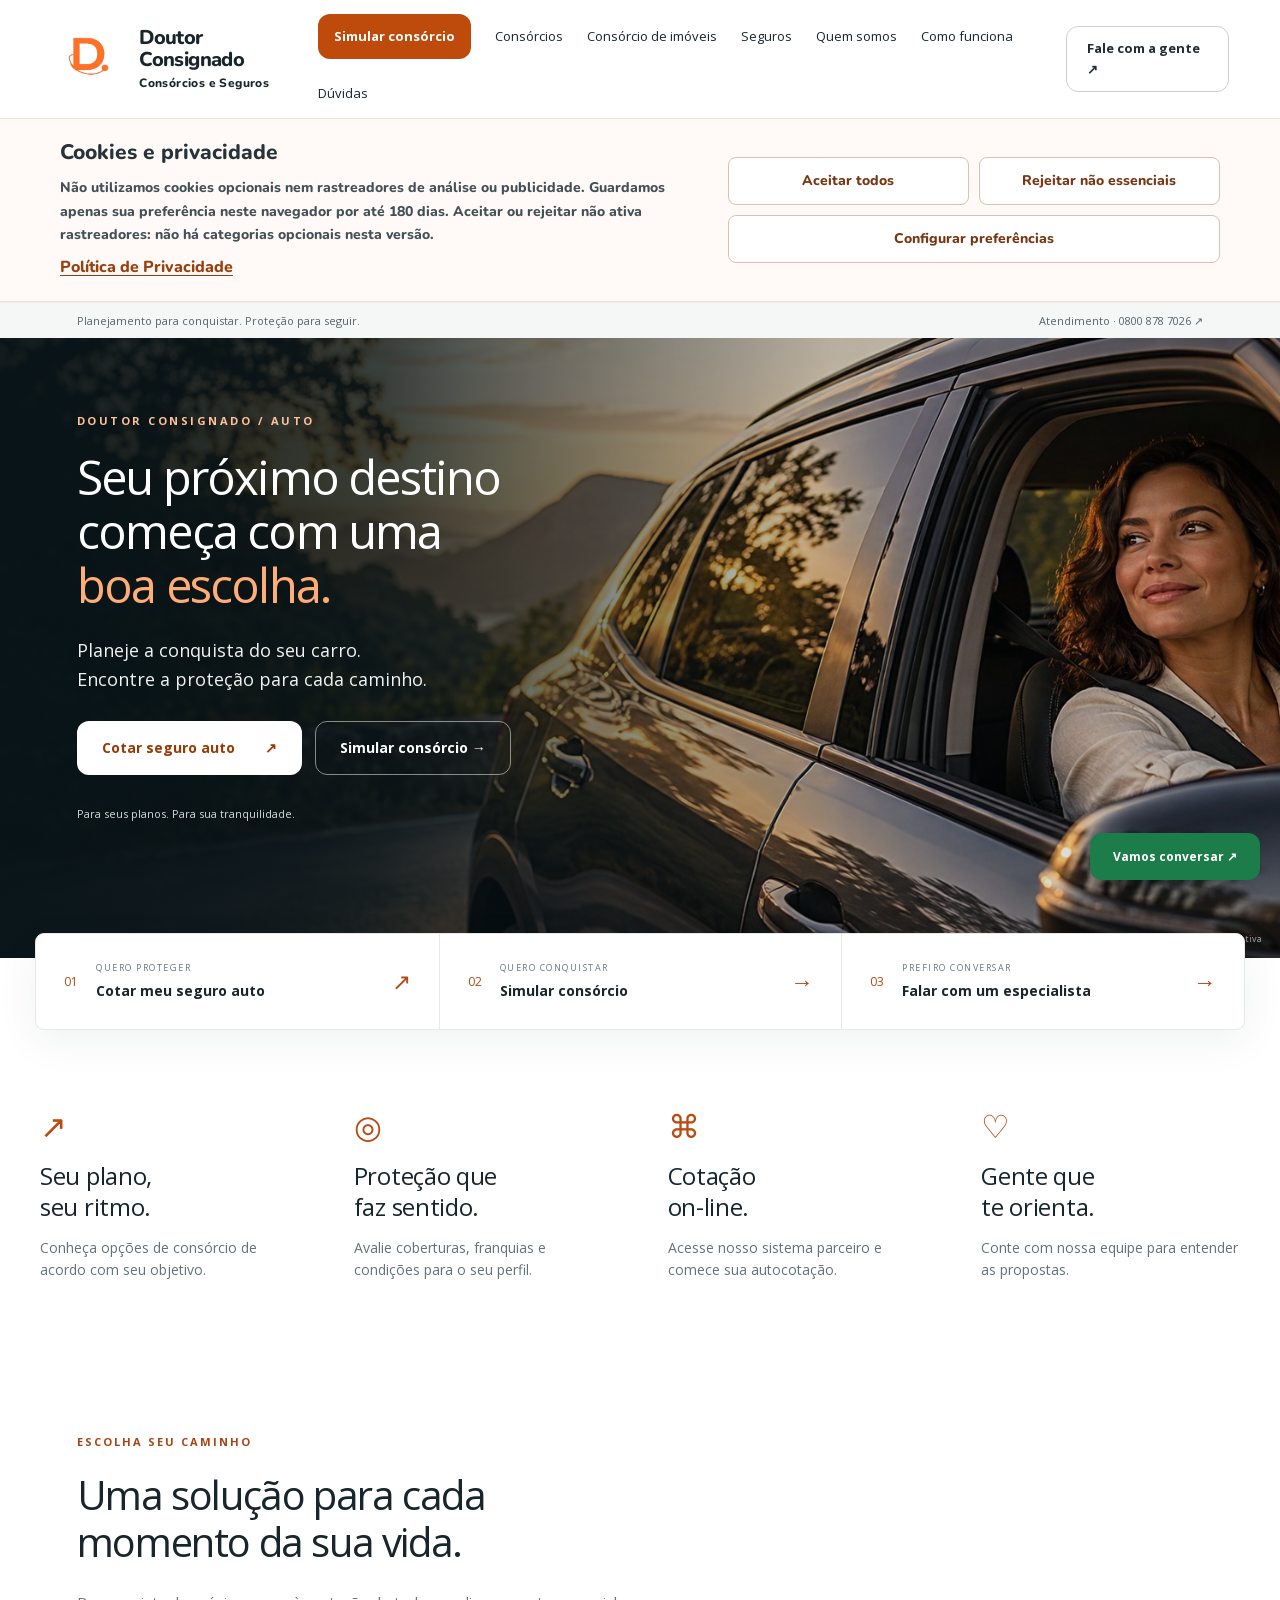
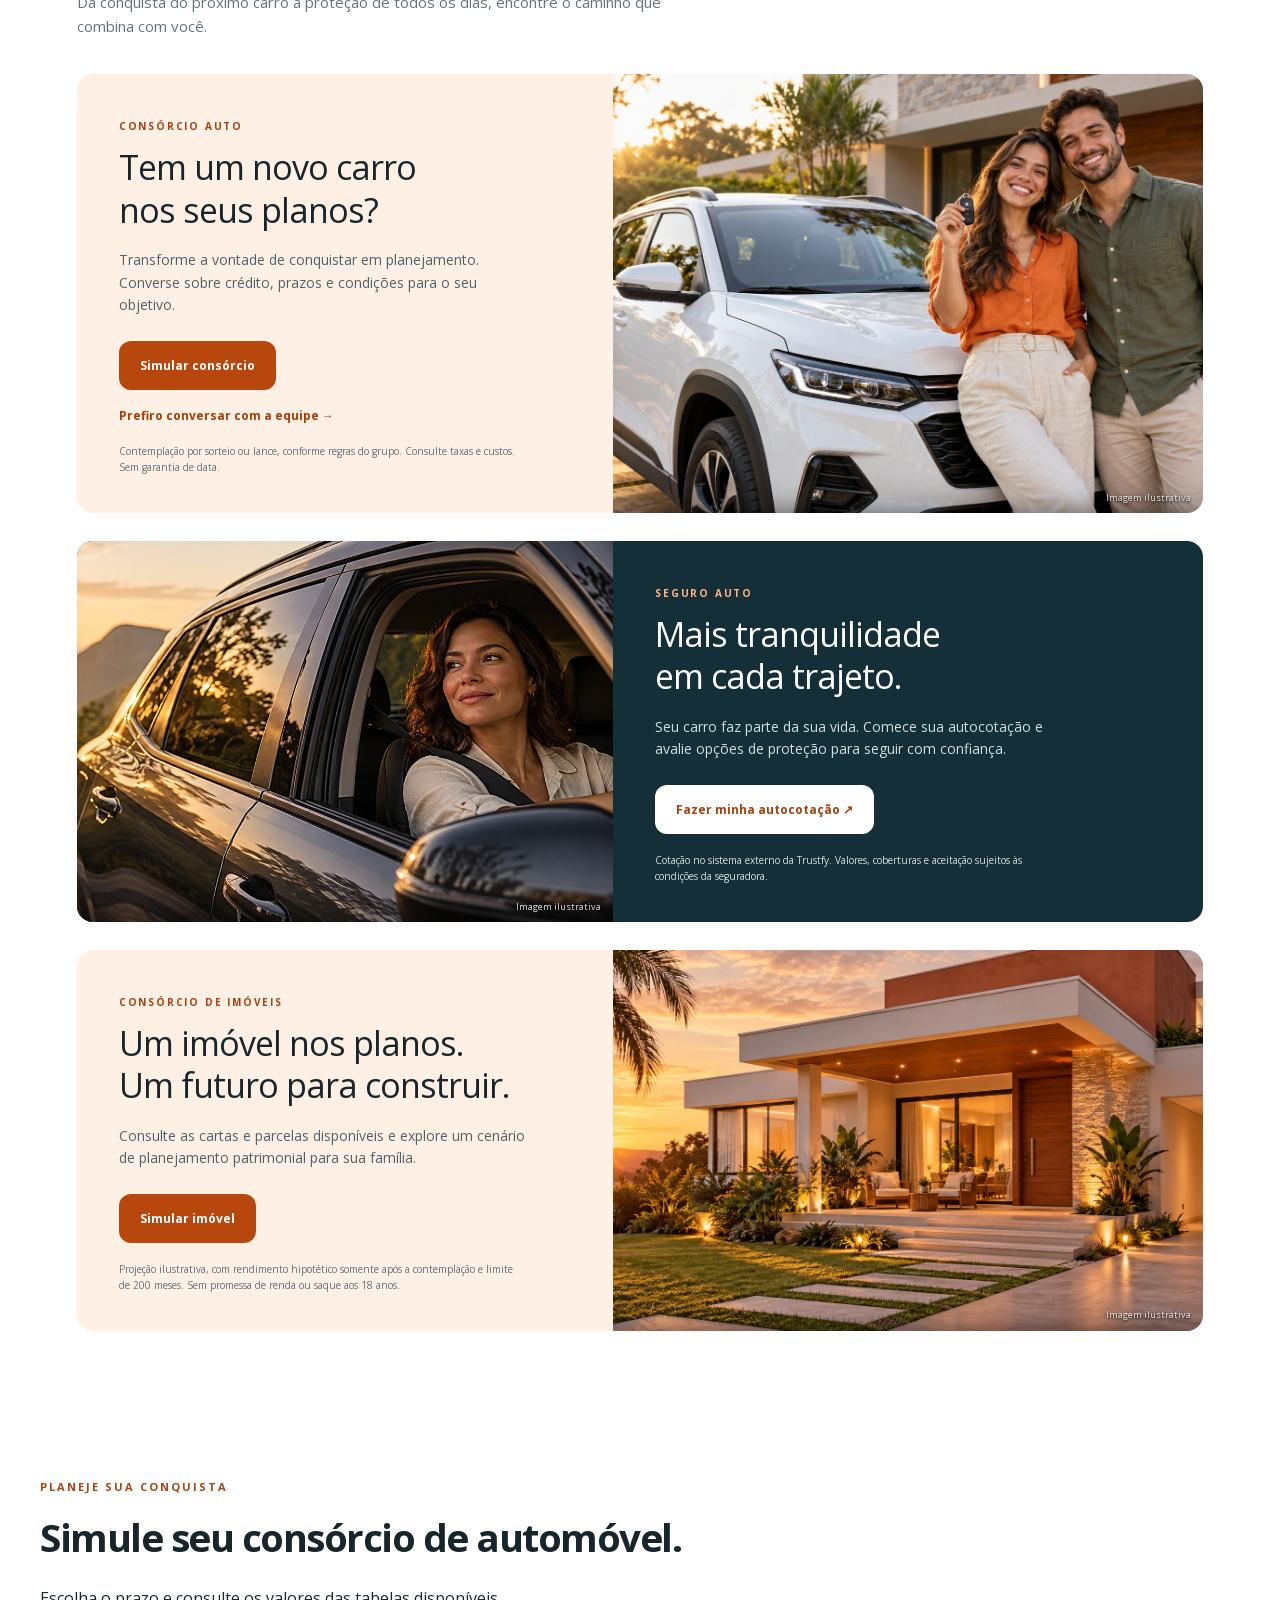
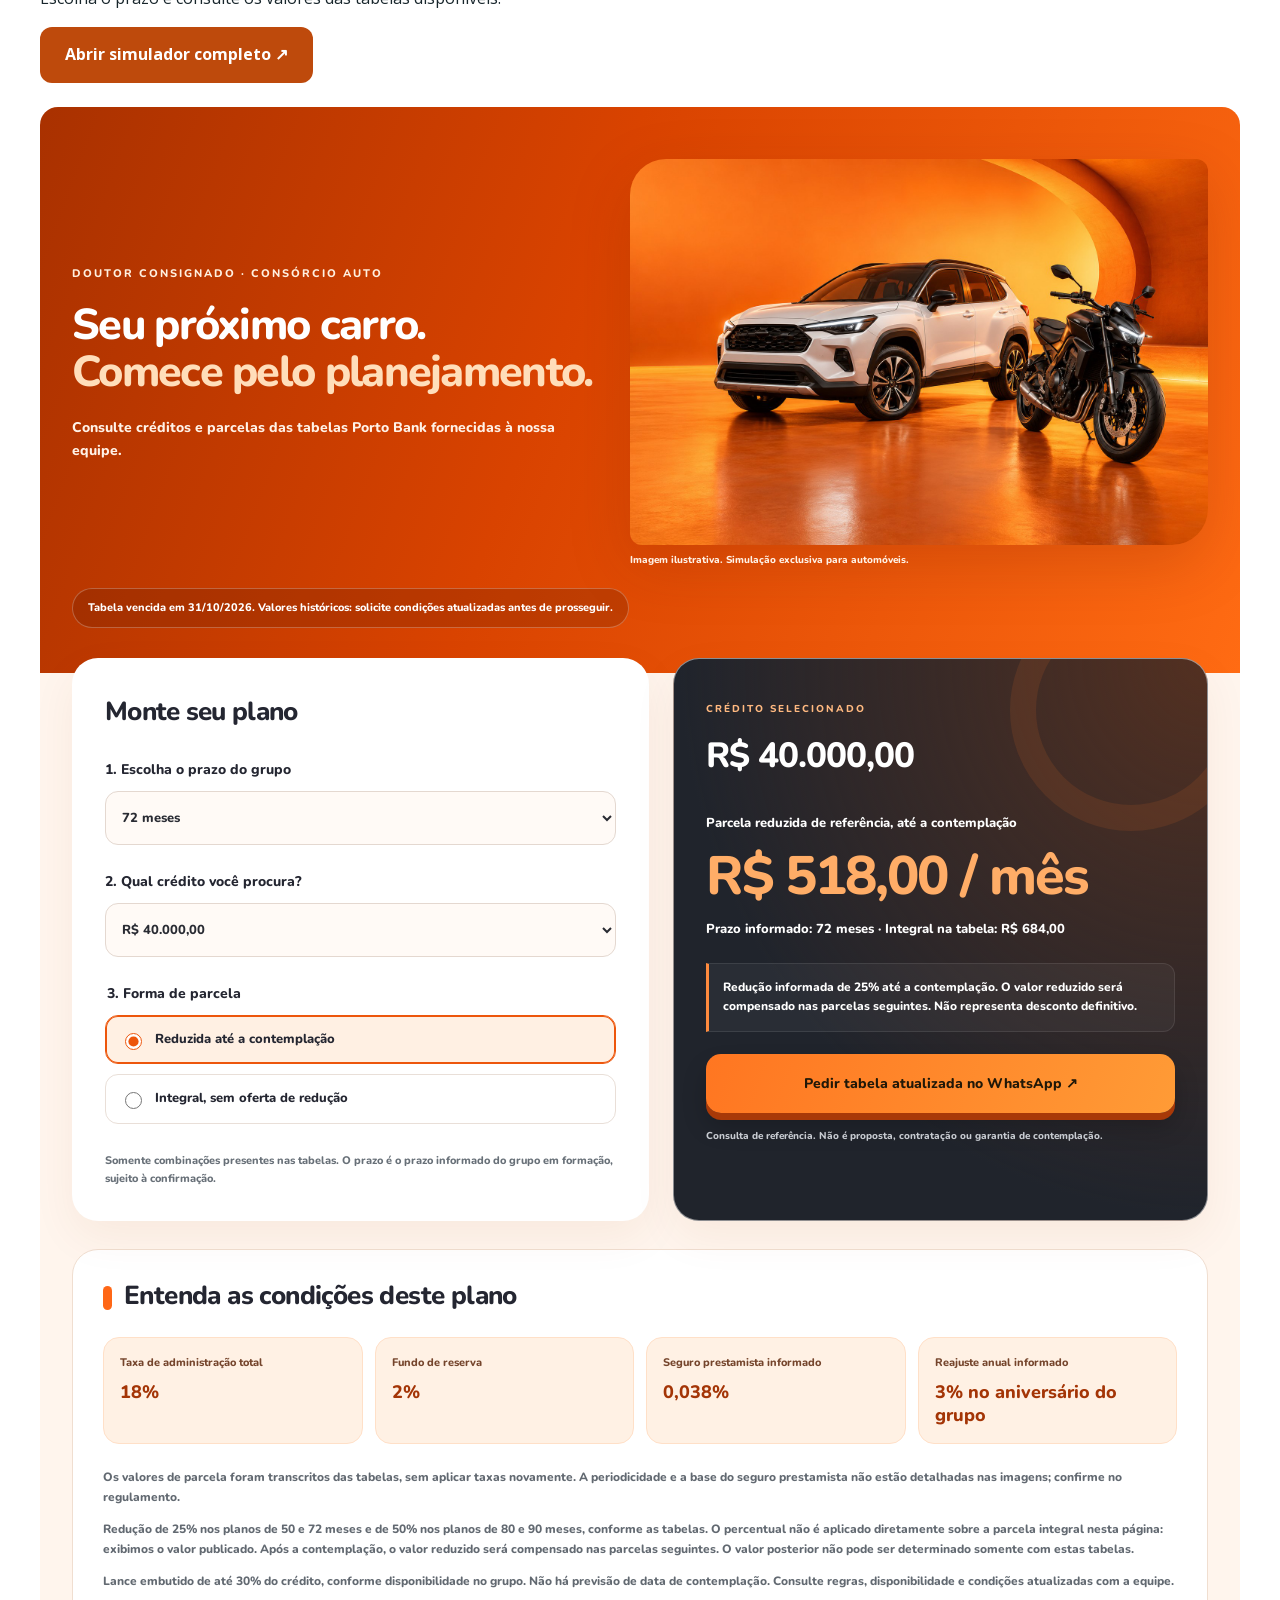
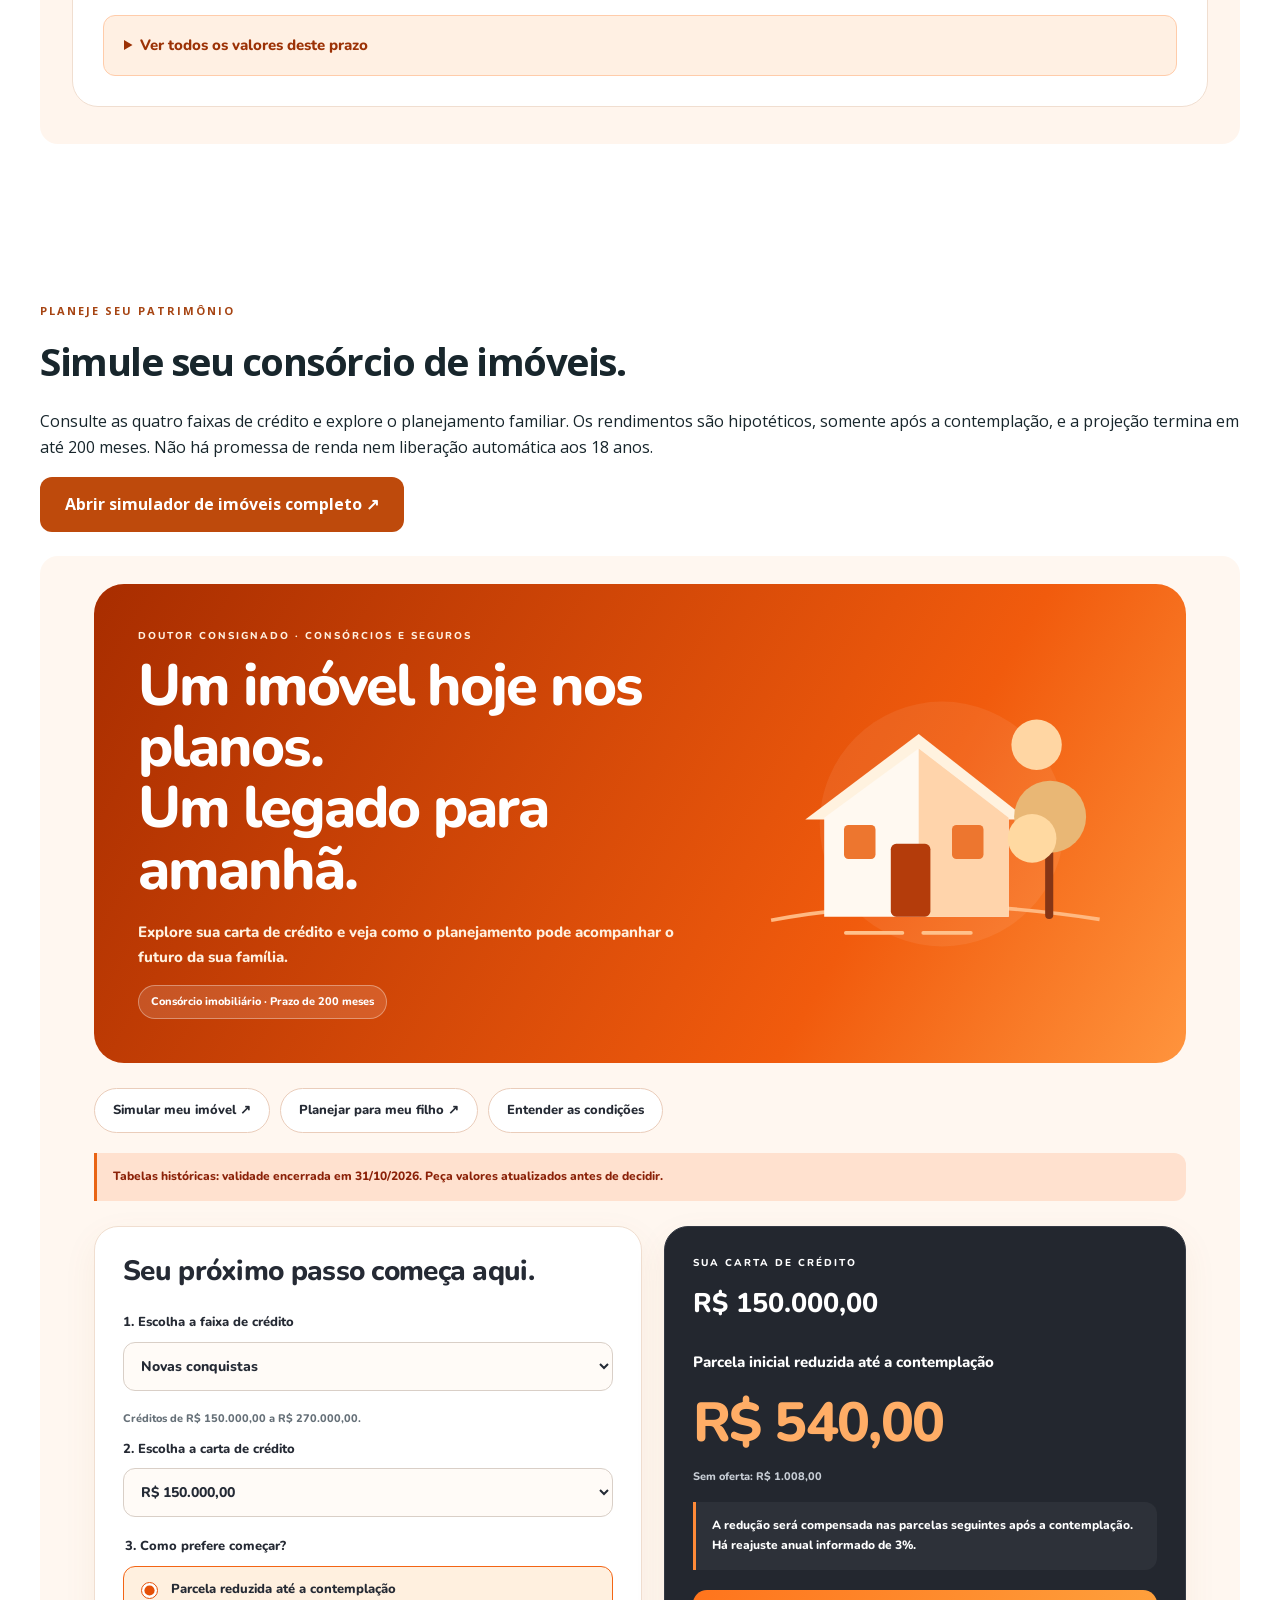
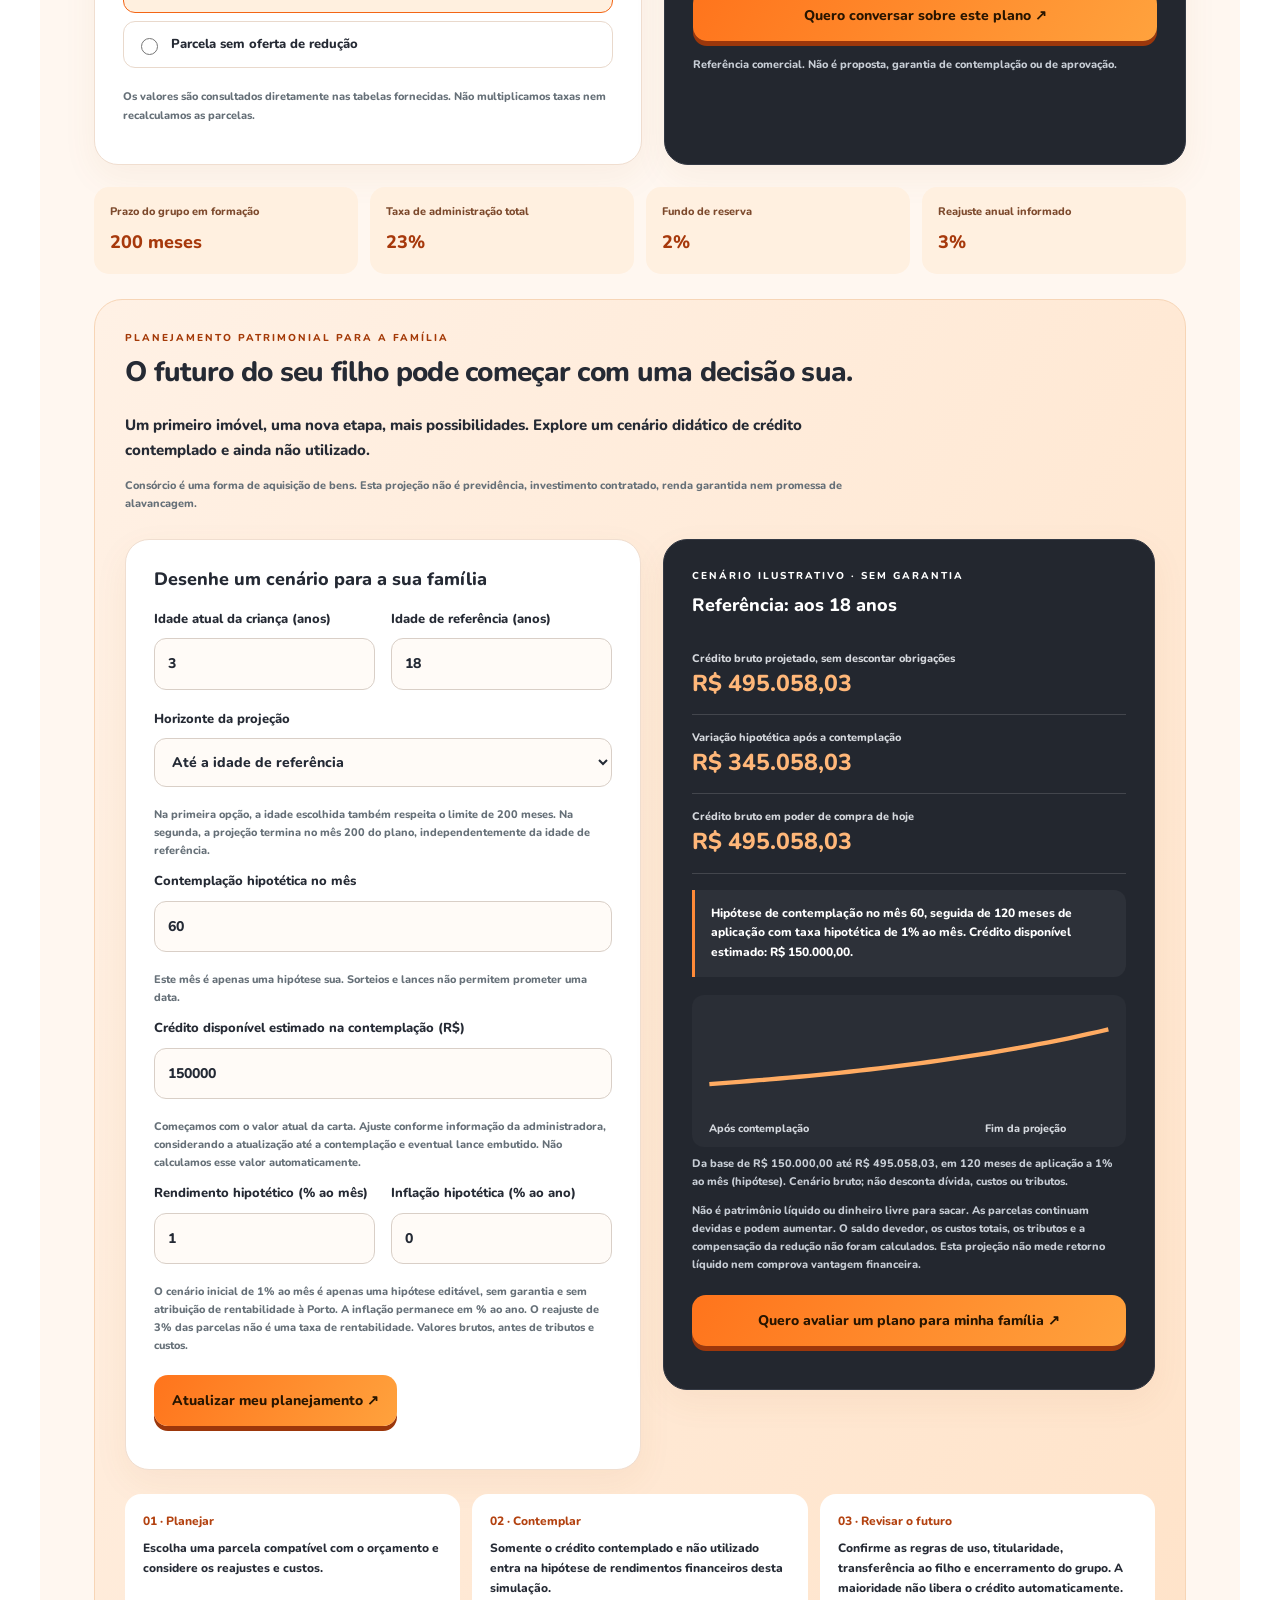
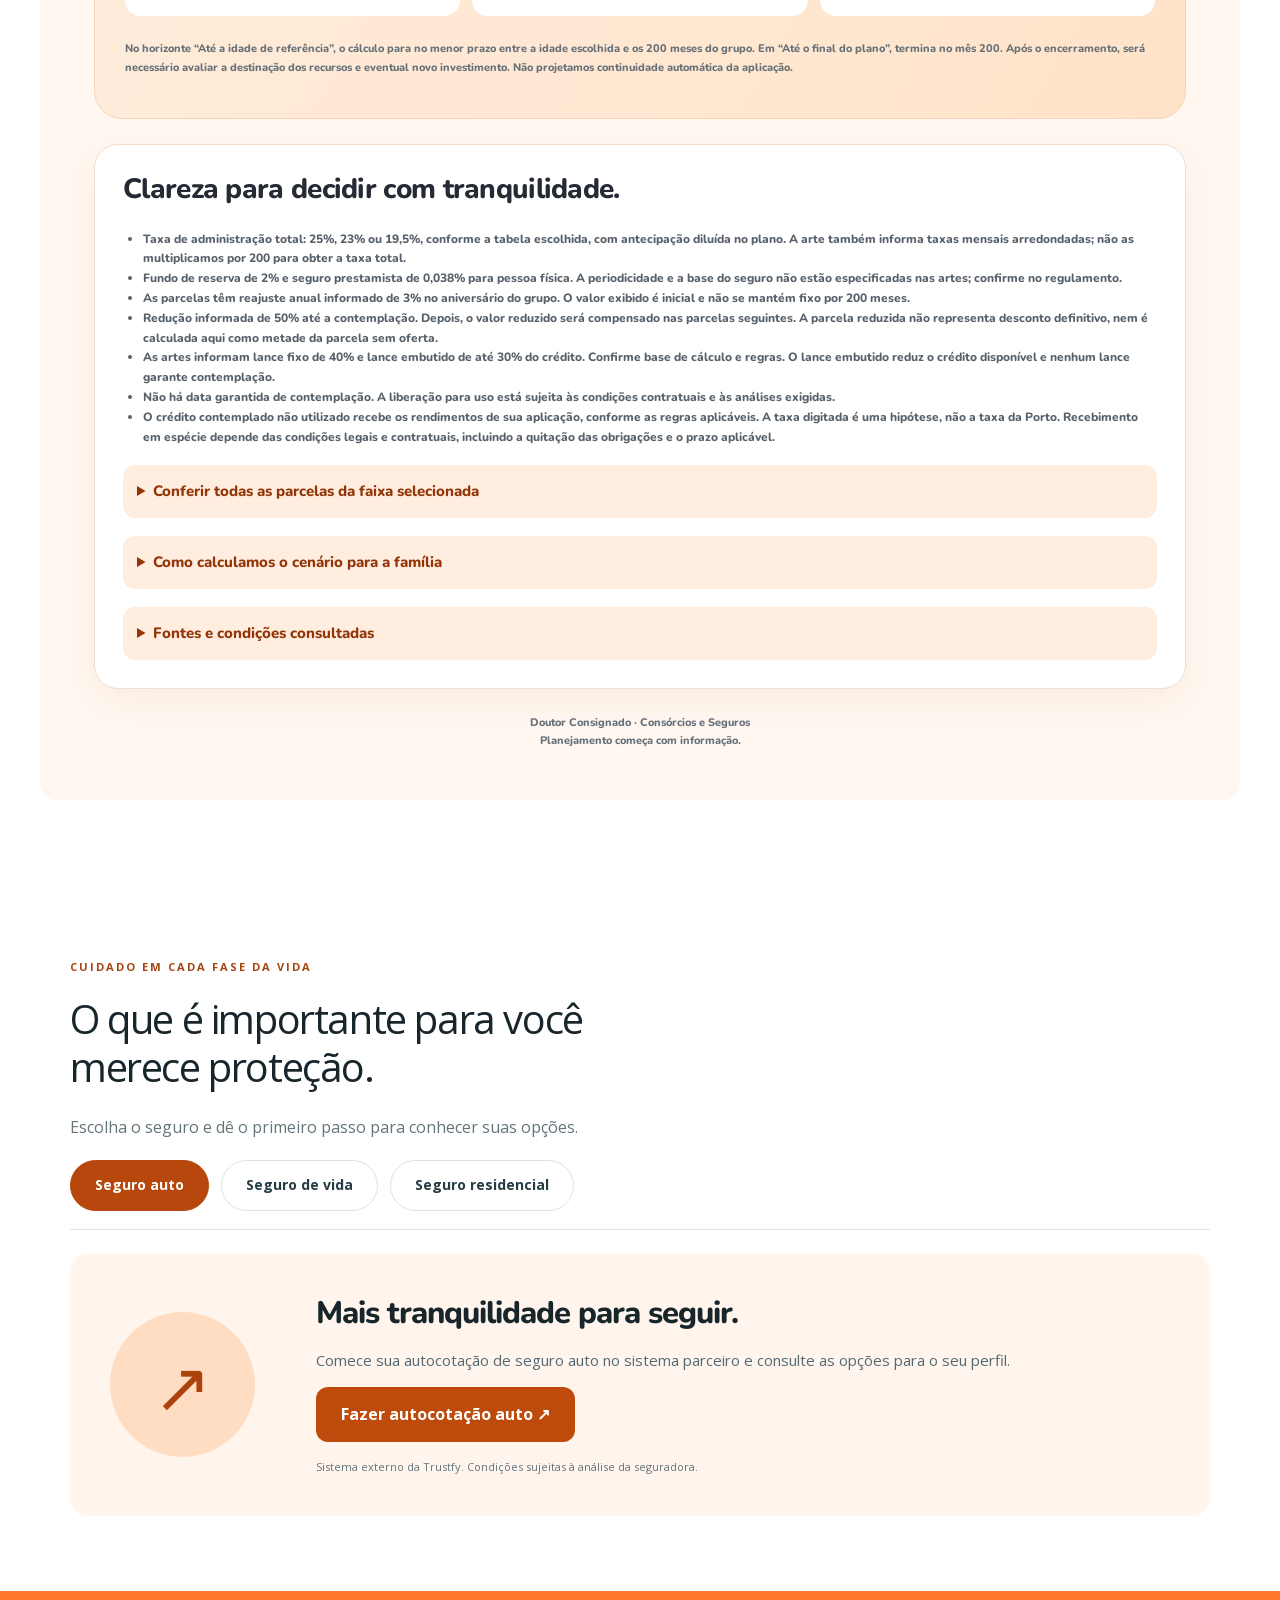
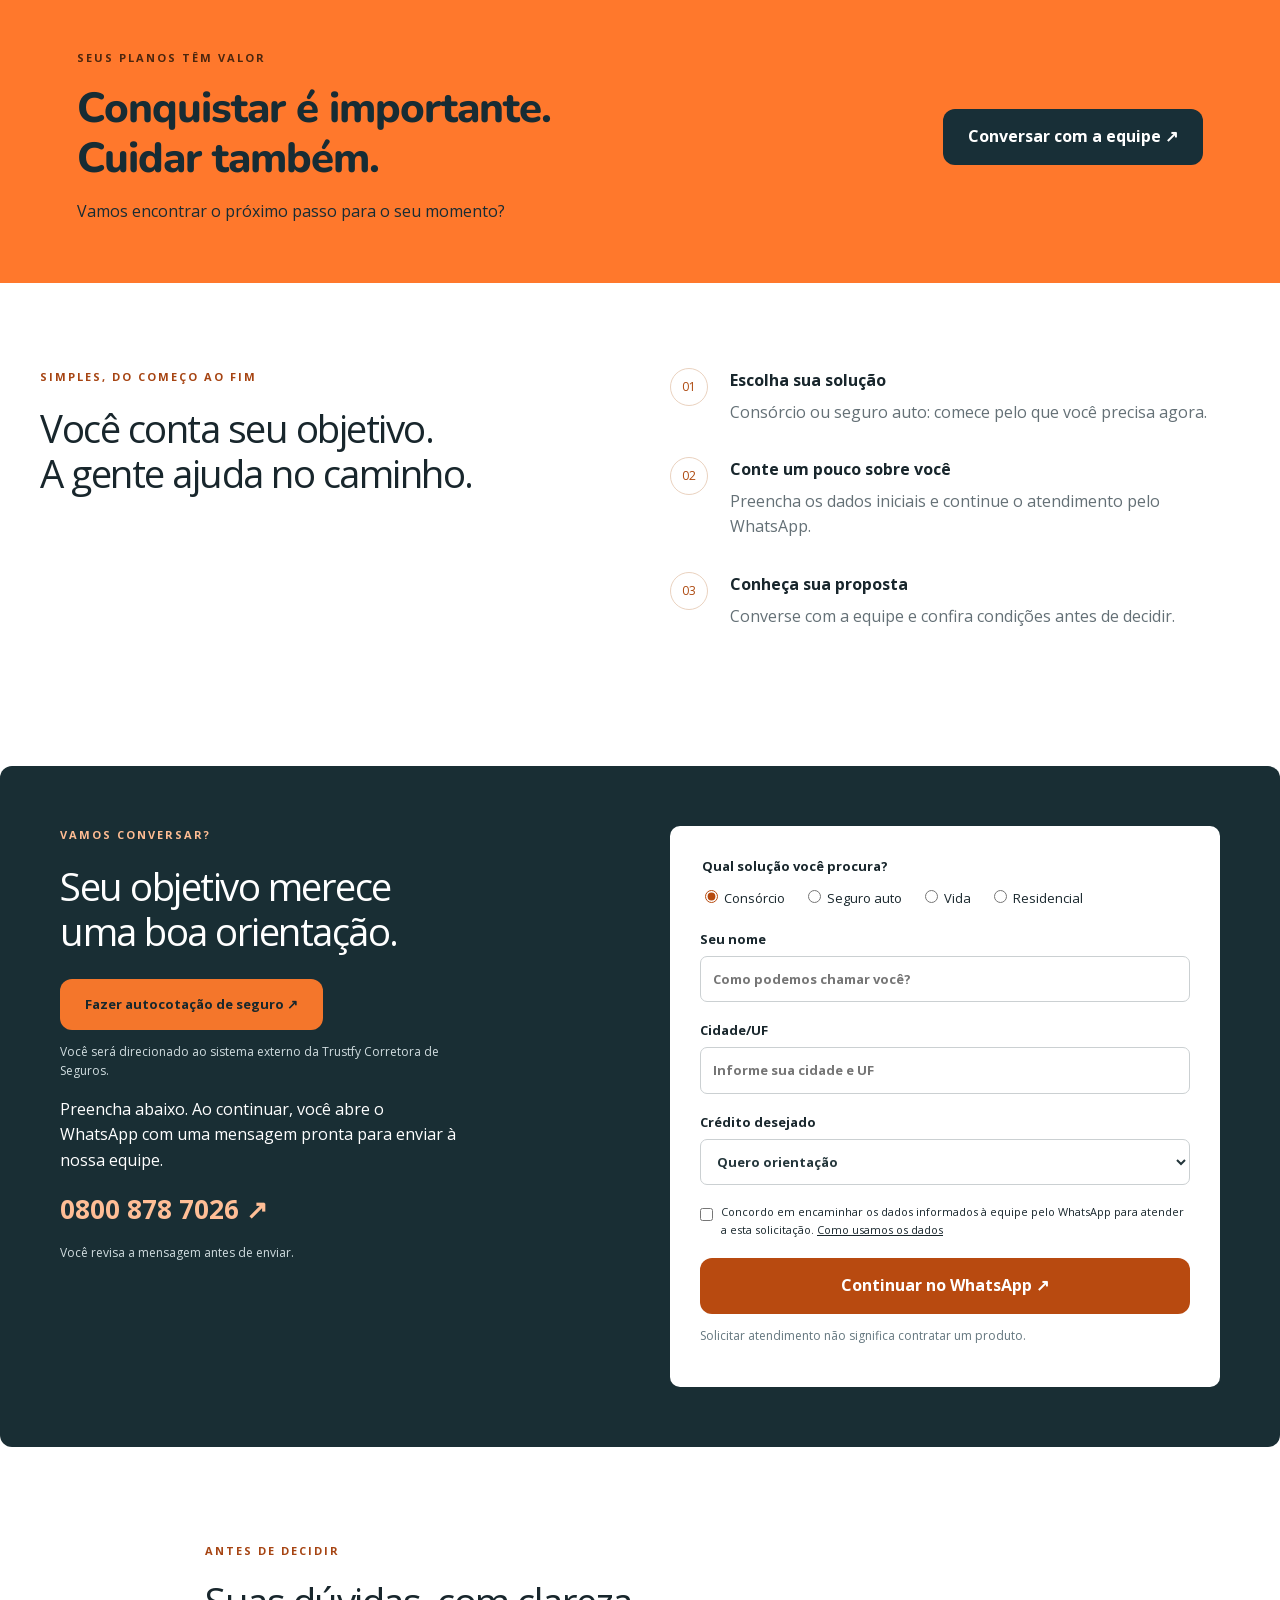
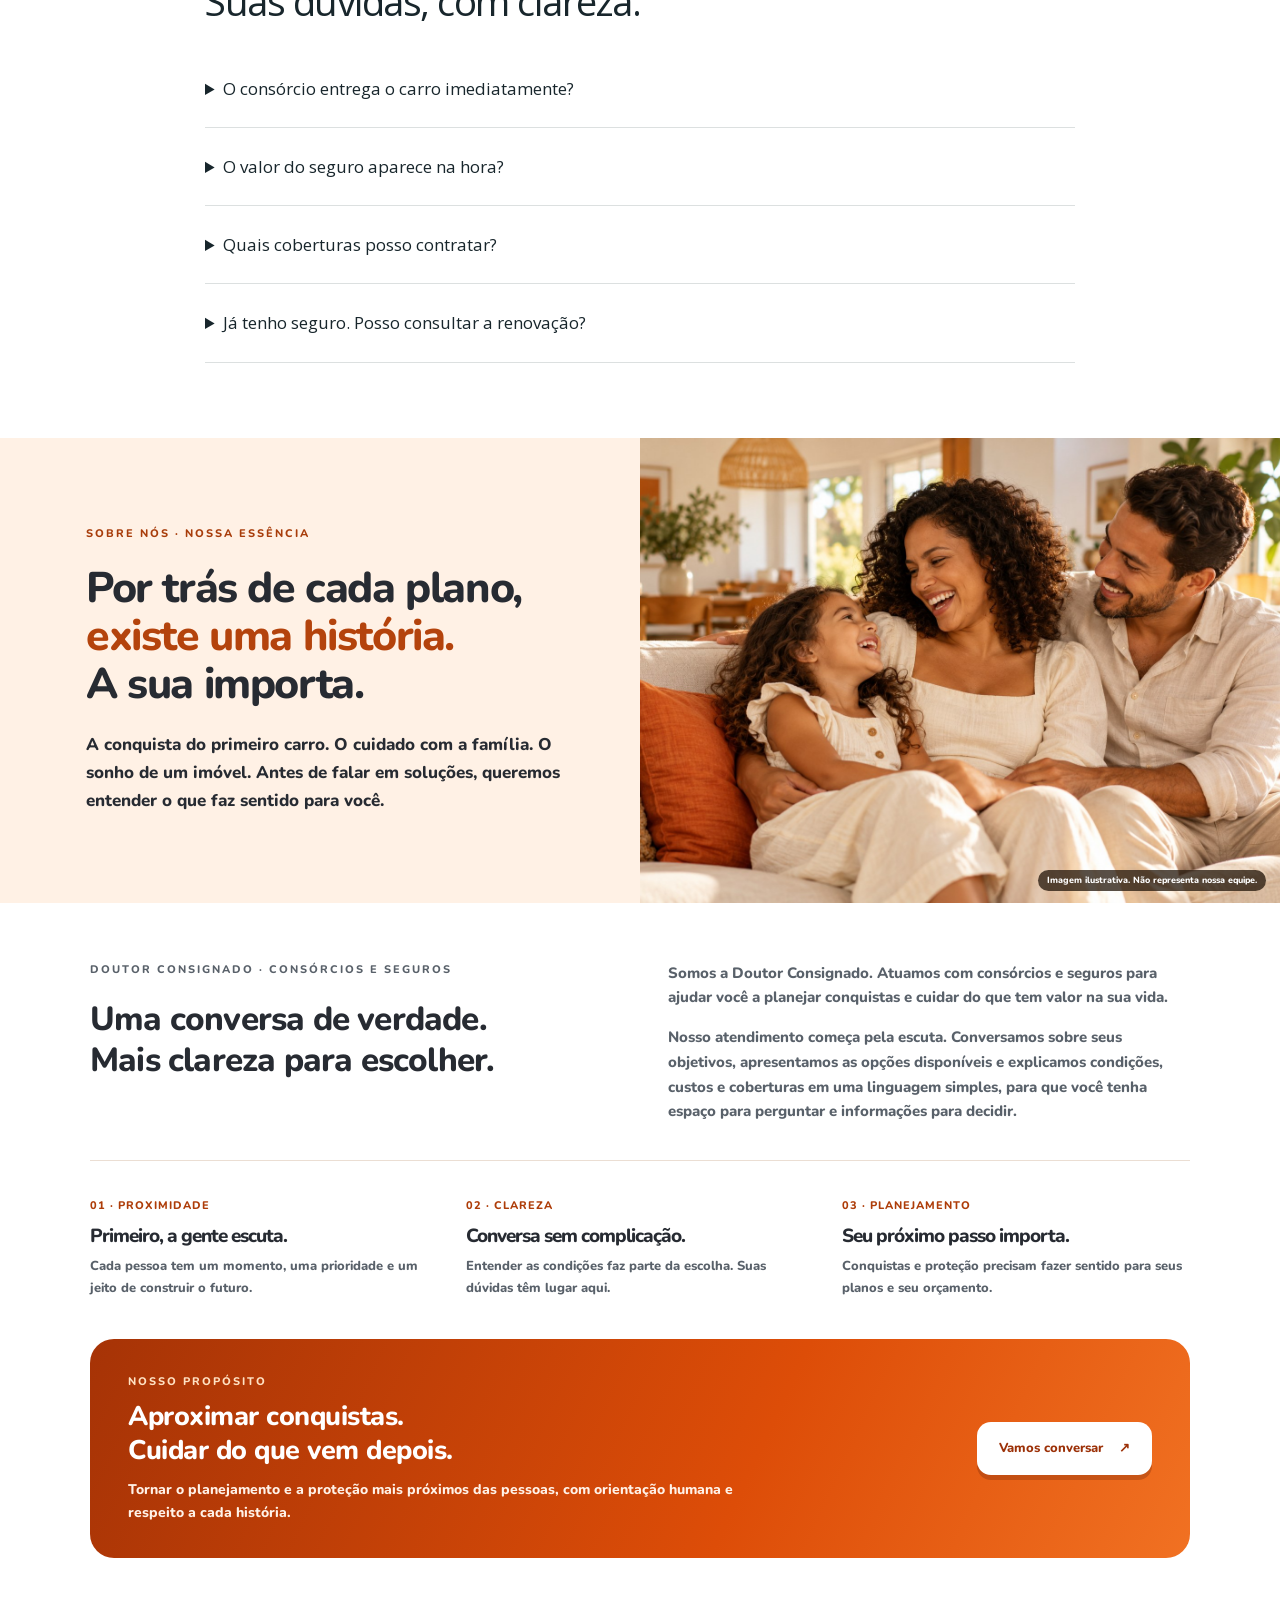
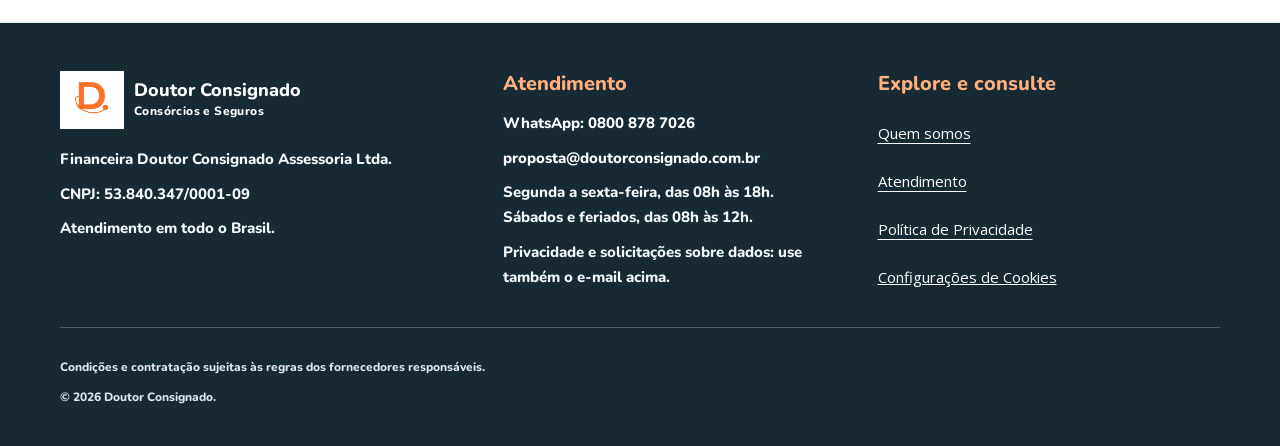
==== commit a161cdb1: "Adiciona fotografia ilustrativa à seção de consórcio imobiliário" ====
--- a/index.html
+++ b/index.html
@@ -1,7 +1,7 @@
 <!doctype html>
 <html lang="pt-BR"><head><meta charset="utf-8"><meta name="viewport" content="width=device-width,initial-scale=1"><meta name="description" content="Planeje seu próximo carro com consórcio e solicite uma cotação de seguro auto com a Doutor Consignado."><title>Consórcios e Seguros | Doutor Consignado</title><link rel="stylesheet" href="styles.css"><link rel="stylesheet" href="sobre-nos.css"><script defer src="config.js"></script><script defer src="app.js"></script><link rel="stylesheet" href="privacidade.css"><script defer src="privacidade.js"></script></head><body>
 <header><a class="brand" href="#inicio" aria-label="Doutor Consignado, início"><span class="logo-original"><img src="logo-doutor.jpeg" alt="Logo D Doutor Consignado"></span><span>Doutor Consignado<small>Consórcios e Seguros</small></span></a><button class="menu-toggle" type="button" aria-expanded="false" aria-controls="site-menu" aria-label="Abrir menu principal"><span class="menu-toggle__icon" aria-hidden="true"><span></span><span></span><span></span></span><span>Menu</span></button><nav id="site-menu" aria-label="Menu principal"><a class="button nav-simulator" href="#simulador">Simular consórcio</a><a href="#solucoes">Consórcios</a><a href="#simulador-imoveis">Consórcio de imóveis</a><a href="#seguros">Seguros</a><a href="#quem-somos">Quem somos</a><a href="#como-funciona">Como funciona</a><a href="#duvidas">Dúvidas</a></nav><a class="button outline" href="#cotacao">Fale com a gente ↗</a></header>
-<main><div class="utility"><span>Planejamento para conquistar. Proteção para seguir.</span><a href="#cotacao">Atendimento · 0800 878 7026 ↗</a></div><section class="hero" id="inicio"><div class="hero-inner"><p class="eyebrow">DOUTOR CONSIGNADO / AUTO</p><h1>Seu próximo destino <br> começa com uma <br> <em>boa escolha.</em></h1><p class="intro">Planeje a conquista do seu carro. <br> Encontre a proteção para cada caminho.</p><div class="actions"><a class="button" href="https://sistema.cronosmulticalculo.com.br/link/trustfy-corretora-de-seguros-ltda/HSDCMZfS92" target="_blank" rel="noopener noreferrer">Cotar seguro auto <span>↗</span></a><a class="button hero-secondary" href="#simulador">Simular consórcio →</a></div><p class="hero-caption">Para seus planos. Para sua tranquilidade.</p></div><img class="hero-mobile-image" src="hero-auto.jpg" alt="Mulher ao volante de um carro em uma paisagem ao pôr do sol" width="2172" height="724" decoding="async"><span class="image-credit">Imagem ilustrativa</span></section><div class="product-bar"><a href="https://sistema.cronosmulticalculo.com.br/link/trustfy-corretora-de-seguros-ltda/HSDCMZfS92" target="_blank" rel="noopener noreferrer"><span>01</span><div><small>QUERO PROTEGER</small><b>Cotar meu seguro auto</b></div><strong>↗</strong></a><a href="#simulador"><span>02</span><div><small>QUERO CONQUISTAR</small><b>Simular consórcio</b></div><strong>→</strong></a><a href="#cotacao"><span>03</span><div><small>PREFIRO CONVERSAR</small><b>Falar com um especialista</b></div><strong>→</strong></a></div><section class="benefits section"><div><span class="line-icon">↗</span><h3>Seu plano, <br> seu ritmo.</h3><p>Conheça opções de consórcio de acordo com seu objetivo.</p></div><div><span class="line-icon">◎</span><h3>Proteção que <br> faz sentido.</h3><p>Avalie coberturas, franquias e condições para o seu perfil.</p></div><div><span class="line-icon">⌘</span><h3>Cotação <br> on-line.</h3><p>Acesse nosso sistema parceiro e comece sua autocotação.</p></div><div><span class="line-icon">♡</span><h3>Gente que <br> te orienta.</h3><p>Conte com nossa equipe para entender as propostas.</p></div></section><section id="solucoes" class="section"><div class="section-head"><p class="eyebrow">ESCOLHA SEU CAMINHO</p><h2>Uma solução para cada <br> momento da sua vida.</h2></div><p class="solutions-intro">Da conquista do próximo carro à proteção de todos os dias, encontre o caminho que combina com você.</p><div class="solution-stories"><article class="story story-plan"><div class="story-copy"><span class="story-tag">CONSÓRCIO AUTO</span><h3>Tem um novo carro <br> nos seus planos?</h3><p>Transforme a vontade de conquistar em planejamento. Converse sobre crédito, prazos e condições para o seu objetivo.</p><a href="#simulador" class="button">Simular consórcio</a><a href="#cotacao" data-product="Consórcio" class="text-link">Prefiro conversar com a equipe →</a><small>Contemplação por sorteio ou lance, conforme regras do grupo. Consulte taxas e custos. Sem garantia de data.</small></div><div class="story-photo"><img src="consorcio-vida.jpg" alt="Casal ao lado de um carro em uma residência"><span class="photo-note">Imagem ilustrativa</span></div></article><article class="story story-insurance"><div class="story-copy"><span class="story-tag">SEGURO AUTO</span><h3>Mais tranquilidade <br> em cada trajeto.</h3><p>Seu carro faz parte da sua vida. Comece sua autocotação e avalie opções de proteção para seguir com confiança.</p><a href="https://sistema.cronosmulticalculo.com.br/link/trustfy-corretora-de-seguros-ltda/HSDCMZfS92" target="_blank" rel="noopener noreferrer" class="button">Fazer minha autocotação ↗</a><small>Cotação no sistema externo da Trustfy. Valores, coberturas e aceitação sujeitos às condições da seguradora.</small></div><div class="story-photo"><img src="hero-auto.jpg" alt="Mulher no banco do motorista de um automóvel"><span class="photo-note">Imagem ilustrativa</span></div></article><article class="story story-property"><div class="story-copy"><span class="story-tag">CONSÓRCIO DE IMÓVEIS</span><h3>Um imóvel nos planos. <br> Um futuro para construir.</h3><p>Consulte as cartas e parcelas disponíveis e explore um cenário de planejamento patrimonial para sua família.</p><a href="#simulador-imoveis" class="button">Simular imóvel</a><small>Projeção ilustrativa, com rendimento hipotético somente após a contemplação e limite de 200 meses. Sem promessa de renda ou saque aos 18 anos.</small></div><div class="property-illustration"><svg viewBox="0 0 420 300" role="img" aria-label="Ilustração de uma casa e uma árvore, representando patrimônio e futuro"><circle cx="220" cy="150" r="136" fill="#ffffff12"/><circle cx="325" cy="62" r="28" fill="#ffd6a3"/><path d="M30 257Q200 225 395 256" fill="none" stroke="#ffb982" stroke-width="4"/><path d="M68 145L194 50 315 145" fill="#fff2df"/><path d="M89 143V253H294V143L194 66Z" fill="#fff9f1"/><path d="M194 66L294 143V253H194Z" fill="#ffd4ab"/><rect x="163" y="172" width="44" height="81" rx="6" fill="#b43c0b"/><rect x="111" y="151" width="35" height="38" rx="5" fill="#ed762f"/><rect x="231" y="151" width="35" height="38" rx="5" fill="#ed762f"/><path d="M339 251V155" stroke="#853515" stroke-width="9" stroke-linecap="round"/><circle cx="340" cy="142" r="40" fill="#e9b775"/><circle cx="320" cy="166" r="27" fill="#ffd9a1"/><path d="M176 271h-63m139 0h-53" stroke="#ffc18b" stroke-width="4" stroke-linecap="round"/></svg></div></article></div></section><section id="simulador" class="section"><p class="eyebrow">PLANEJE SUA CONQUISTA</p><h2>Simule seu consórcio de automóvel.</h2><p>Escolha o prazo e consulte os valores das tabelas disponíveis.</p><a class="button" href="simulador-consorcio.html" target="_blank" rel="noopener noreferrer">Abrir simulador completo ↗</a><iframe src="simulador-consorcio.html" title="Simulador de consórcio de automóvel" loading="eager" style="width:100%;height:1450px;border:0;border-radius:18px;margin-top:24px"></iframe></section><section id="simulador-imoveis" class="section"><p class="eyebrow">PLANEJE SEU PATRIMÔNIO</p><h2>Simule seu consórcio de imóveis.</h2><p>Consulte as quatro faixas de crédito e explore o planejamento familiar. Os rendimentos são hipotéticos, somente após a contemplação, e a projeção termina em até 200 meses. Não há promessa de renda nem liberação automática aos 18 anos.</p><a class="button" href="simulador-imoveis.html" target="_blank" rel="noopener noreferrer">Abrir simulador de imóveis completo ↗</a><iframe src="simulador-imoveis.html" title="Simulador de consórcio de imóveis e planejamento familiar" loading="eager" style="width:100%;height:1800px;border:0;border-radius:18px;margin-top:24px"></iframe></section><section id="seguros" class="section insurance-hub"><div class="section-head"><p class="eyebrow">CUIDADO EM CADA FASE DA VIDA</p><h2>O que é importante para você <br> merece proteção.</h2><p>Escolha o seguro e dê o primeiro passo para conhecer suas opções.</p></div><div class="insurance-tabs" role="tablist" aria-label="Tipos de seguro"><button type="button" role="tab" id="tab-auto" aria-controls="panel-auto" aria-selected="true" data-insurance="auto">Seguro auto</button><button type="button" role="tab" id="tab-vida" aria-controls="panel-vida" aria-selected="false" tabindex="-1" data-insurance="vida">Seguro de vida</button><button type="button" role="tab" id="tab-casa" aria-controls="panel-casa" aria-selected="false" tabindex="-1" data-insurance="casa">Seguro residencial</button></div><div id="panel-auto" role="tabpanel" aria-labelledby="tab-auto" class="insurance-panel"><span class="insurance-symbol" aria-hidden="true">↗</span><div><h3>Mais tranquilidade para seguir.</h3><p>Comece sua autocotação de seguro auto no sistema parceiro e consulte as opções para o seu perfil.</p><a class="button" href="https://sistema.cronosmulticalculo.com.br/link/trustfy-corretora-de-seguros-ltda/HSDCMZfS92" target="_blank" rel="noopener noreferrer">Fazer autocotação auto ↗</a><small>Sistema externo da Trustfy. Condições sujeitas à análise da seguradora.</small></div></div><div id="panel-vida" role="tabpanel" aria-labelledby="tab-vida" class="insurance-panel" hidden><span class="insurance-symbol" aria-hidden="true">♡</span><div><h3>Cuidar de você também é cuidar de quem você ama.</h3><p>Converse sobre seguro de vida e conheça possibilidades de proteção financeira para diferentes momentos e necessidades.</p><a class="button" href="#cotacao" data-product="Seguro de vida">Solicitar cotação de vida →</a><small>Atendimento pelo WhatsApp. Coberturas, limites e aceitação dependem da proposta.</small></div></div><div id="panel-casa" role="tabpanel" aria-labelledby="tab-casa" class="insurance-panel" hidden><span class="insurance-symbol" aria-hidden="true">⌂</span><div><h3>Seu lar é parte da sua história.</h3><p>Solicite orientação para conhecer opções de seguro residencial e avaliar coberturas para sua casa ou apartamento.</p><a class="button" href="#cotacao" data-product="Seguro residencial">Solicitar cotação residencial →</a><small>Atendimento pelo WhatsApp. Coberturas e assistências variam conforme a contratação.</small></div></div></section><section class="orange-band"><div><p class="eyebrow">SEUS PLANOS TÊM VALOR</p><h2>Conquistar é importante. <br> Cuidar também.</h2><p>Vamos encontrar o próximo passo para o seu momento?</p></div><a href="#cotacao" class="button">Conversar com a equipe ↗</a></section><section id="como-funciona" class="section process"><div><p class="eyebrow">SIMPLES, DO COMEÇO AO FIM</p><h2>Você conta seu objetivo. <br> A gente ajuda no caminho.</h2></div><ol><li><b>Escolha sua solução</b><p>Consórcio ou seguro auto: comece pelo que você precisa agora.</p></li><li><b>Conte um pouco sobre você</b><p>Preencha os dados iniciais e continue o atendimento pelo WhatsApp.</p></li><li><b>Conheça sua proposta</b><p>Converse com a equipe e confira condições antes de decidir.</p></li></ol></section>
+<main><div class="utility"><span>Planejamento para conquistar. Proteção para seguir.</span><a href="#cotacao">Atendimento · 0800 878 7026 ↗</a></div><section class="hero" id="inicio"><div class="hero-inner"><p class="eyebrow">DOUTOR CONSIGNADO / AUTO</p><h1>Seu próximo destino <br> começa com uma <br> <em>boa escolha.</em></h1><p class="intro">Planeje a conquista do seu carro. <br> Encontre a proteção para cada caminho.</p><div class="actions"><a class="button" href="https://sistema.cronosmulticalculo.com.br/link/trustfy-corretora-de-seguros-ltda/HSDCMZfS92" target="_blank" rel="noopener noreferrer">Cotar seguro auto <span>↗</span></a><a class="button hero-secondary" href="#simulador">Simular consórcio →</a></div><p class="hero-caption">Para seus planos. Para sua tranquilidade.</p></div><img class="hero-mobile-image" src="hero-auto.jpg" alt="Mulher ao volante de um carro em uma paisagem ao pôr do sol" width="2172" height="724" decoding="async"><span class="image-credit">Imagem ilustrativa</span></section><div class="product-bar"><a href="https://sistema.cronosmulticalculo.com.br/link/trustfy-corretora-de-seguros-ltda/HSDCMZfS92" target="_blank" rel="noopener noreferrer"><span>01</span><div><small>QUERO PROTEGER</small><b>Cotar meu seguro auto</b></div><strong>↗</strong></a><a href="#simulador"><span>02</span><div><small>QUERO CONQUISTAR</small><b>Simular consórcio</b></div><strong>→</strong></a><a href="#cotacao"><span>03</span><div><small>PREFIRO CONVERSAR</small><b>Falar com um especialista</b></div><strong>→</strong></a></div><section class="benefits section"><div><span class="line-icon">↗</span><h3>Seu plano, <br> seu ritmo.</h3><p>Conheça opções de consórcio de acordo com seu objetivo.</p></div><div><span class="line-icon">◎</span><h3>Proteção que <br> faz sentido.</h3><p>Avalie coberturas, franquias e condições para o seu perfil.</p></div><div><span class="line-icon">⌘</span><h3>Cotação <br> on-line.</h3><p>Acesse nosso sistema parceiro e comece sua autocotação.</p></div><div><span class="line-icon">♡</span><h3>Gente que <br> te orienta.</h3><p>Conte com nossa equipe para entender as propostas.</p></div></section><section id="solucoes" class="section"><div class="section-head"><p class="eyebrow">ESCOLHA SEU CAMINHO</p><h2>Uma solução para cada <br> momento da sua vida.</h2></div><p class="solutions-intro">Da conquista do próximo carro à proteção de todos os dias, encontre o caminho que combina com você.</p><div class="solution-stories"><article class="story story-plan"><div class="story-copy"><span class="story-tag">CONSÓRCIO AUTO</span><h3>Tem um novo carro <br> nos seus planos?</h3><p>Transforme a vontade de conquistar em planejamento. Converse sobre crédito, prazos e condições para o seu objetivo.</p><a href="#simulador" class="button">Simular consórcio</a><a href="#cotacao" data-product="Consórcio" class="text-link">Prefiro conversar com a equipe →</a><small>Contemplação por sorteio ou lance, conforme regras do grupo. Consulte taxas e custos. Sem garantia de data.</small></div><div class="story-photo"><img src="consorcio-vida.jpg" alt="Casal ao lado de um carro em uma residência"><span class="photo-note">Imagem ilustrativa</span></div></article><article class="story story-insurance"><div class="story-copy"><span class="story-tag">SEGURO AUTO</span><h3>Mais tranquilidade <br> em cada trajeto.</h3><p>Seu carro faz parte da sua vida. Comece sua autocotação e avalie opções de proteção para seguir com confiança.</p><a href="https://sistema.cronosmulticalculo.com.br/link/trustfy-corretora-de-seguros-ltda/HSDCMZfS92" target="_blank" rel="noopener noreferrer" class="button">Fazer minha autocotação ↗</a><small>Cotação no sistema externo da Trustfy. Valores, coberturas e aceitação sujeitos às condições da seguradora.</small></div><div class="story-photo"><img src="hero-auto.jpg" alt="Mulher no banco do motorista de um automóvel"><span class="photo-note">Imagem ilustrativa</span></div></article><article class="story story-property"><div class="story-copy"><span class="story-tag">CONSÓRCIO DE IMÓVEIS</span><h3>Um imóvel nos planos. <br> Um futuro para construir.</h3><p>Consulte as cartas e parcelas disponíveis e explore um cenário de planejamento patrimonial para sua família.</p><a href="#simulador-imoveis" class="button">Simular imóvel</a><small>Projeção ilustrativa, com rendimento hipotético somente após a contemplação e limite de 200 meses. Sem promessa de renda ou saque aos 18 anos.</small></div><div class="story-photo"><img src="imovel-consorcio.jpg" alt="Casa contemporânea com jardim ao pôr do sol" loading="lazy" decoding="async"><span class="photo-note">Imagem ilustrativa</span></div></article></div></section><section id="simulador" class="section"><p class="eyebrow">PLANEJE SUA CONQUISTA</p><h2>Simule seu consórcio de automóvel.</h2><p>Escolha o prazo e consulte os valores das tabelas disponíveis.</p><a class="button" href="simulador-consorcio.html" target="_blank" rel="noopener noreferrer">Abrir simulador completo ↗</a><iframe src="simulador-consorcio.html" title="Simulador de consórcio de automóvel" loading="eager" style="width:100%;height:1450px;border:0;border-radius:18px;margin-top:24px"></iframe></section><section id="simulador-imoveis" class="section"><p class="eyebrow">PLANEJE SEU PATRIMÔNIO</p><h2>Simule seu consórcio de imóveis.</h2><p>Consulte as quatro faixas de crédito e explore o planejamento familiar. Os rendimentos são hipotéticos, somente após a contemplação, e a projeção termina em até 200 meses. Não há promessa de renda nem liberação automática aos 18 anos.</p><a class="button" href="simulador-imoveis.html" target="_blank" rel="noopener noreferrer">Abrir simulador de imóveis completo ↗</a><iframe src="simulador-imoveis.html" title="Simulador de consórcio de imóveis e planejamento familiar" loading="eager" style="width:100%;height:1800px;border:0;border-radius:18px;margin-top:24px"></iframe></section><section id="seguros" class="section insurance-hub"><div class="section-head"><p class="eyebrow">CUIDADO EM CADA FASE DA VIDA</p><h2>O que é importante para você <br> merece proteção.</h2><p>Escolha o seguro e dê o primeiro passo para conhecer suas opções.</p></div><div class="insurance-tabs" role="tablist" aria-label="Tipos de seguro"><button type="button" role="tab" id="tab-auto" aria-controls="panel-auto" aria-selected="true" data-insurance="auto">Seguro auto</button><button type="button" role="tab" id="tab-vida" aria-controls="panel-vida" aria-selected="false" tabindex="-1" data-insurance="vida">Seguro de vida</button><button type="button" role="tab" id="tab-casa" aria-controls="panel-casa" aria-selected="false" tabindex="-1" data-insurance="casa">Seguro residencial</button></div><div id="panel-auto" role="tabpanel" aria-labelledby="tab-auto" class="insurance-panel"><span class="insurance-symbol" aria-hidden="true">↗</span><div><h3>Mais tranquilidade para seguir.</h3><p>Comece sua autocotação de seguro auto no sistema parceiro e consulte as opções para o seu perfil.</p><a class="button" href="https://sistema.cronosmulticalculo.com.br/link/trustfy-corretora-de-seguros-ltda/HSDCMZfS92" target="_blank" rel="noopener noreferrer">Fazer autocotação auto ↗</a><small>Sistema externo da Trustfy. Condições sujeitas à análise da seguradora.</small></div></div><div id="panel-vida" role="tabpanel" aria-labelledby="tab-vida" class="insurance-panel" hidden><span class="insurance-symbol" aria-hidden="true">♡</span><div><h3>Cuidar de você também é cuidar de quem você ama.</h3><p>Converse sobre seguro de vida e conheça possibilidades de proteção financeira para diferentes momentos e necessidades.</p><a class="button" href="#cotacao" data-product="Seguro de vida">Solicitar cotação de vida →</a><small>Atendimento pelo WhatsApp. Coberturas, limites e aceitação dependem da proposta.</small></div></div><div id="panel-casa" role="tabpanel" aria-labelledby="tab-casa" class="insurance-panel" hidden><span class="insurance-symbol" aria-hidden="true">⌂</span><div><h3>Seu lar é parte da sua história.</h3><p>Solicite orientação para conhecer opções de seguro residencial e avaliar coberturas para sua casa ou apartamento.</p><a class="button" href="#cotacao" data-product="Seguro residencial">Solicitar cotação residencial →</a><small>Atendimento pelo WhatsApp. Coberturas e assistências variam conforme a contratação.</small></div></div></section><section class="orange-band"><div><p class="eyebrow">SEUS PLANOS TÊM VALOR</p><h2>Conquistar é importante. <br> Cuidar também.</h2><p>Vamos encontrar o próximo passo para o seu momento?</p></div><a href="#cotacao" class="button">Conversar com a equipe ↗</a></section><section id="como-funciona" class="section process"><div><p class="eyebrow">SIMPLES, DO COMEÇO AO FIM</p><h2>Você conta seu objetivo. <br> A gente ajuda no caminho.</h2></div><ol><li><b>Escolha sua solução</b><p>Consórcio ou seguro auto: comece pelo que você precisa agora.</p></li><li><b>Conte um pouco sobre você</b><p>Preencha os dados iniciais e continue o atendimento pelo WhatsApp.</p></li><li><b>Conheça sua proposta</b><p>Converse com a equipe e confira condições antes de decidir.</p></li></ol></section>
 <section id="cotacao" class="section quote"><div><p class="eyebrow">VAMOS CONVERSAR?</p><h2>Seu objetivo merece <br> uma boa orientação.</h2><a class="button" href="https://sistema.cronosmulticalculo.com.br/link/trustfy-corretora-de-seguros-ltda/HSDCMZfS92" target="_blank" rel="noopener noreferrer">Fazer autocotação de seguro ↗</a><p class="micro">Você será direcionado ao sistema externo da Trustfy Corretora de Seguros.</p><p>Preencha abaixo. Ao continuar, você abre o WhatsApp com uma mensagem pronta para enviar à nossa equipe.</p><a class="phone" data-whatsapp href="#">0800 878 7026 ↗</a><p class="micro">Você revisa a mensagem antes de enviar.</p></div><form id="lead-form"><fieldset><legend>Qual solução você procura?</legend><div class="choices"><label><input type="radio" name="produto" value="Consórcio" checked> Consórcio</label><label><input type="radio" name="produto" value="Seguro auto"> Seguro auto</label><label><input type="radio" name="produto" value="Seguro de vida"> Vida</label><label><input type="radio" name="produto" value="Seguro residencial"> Residencial</label></div></fieldset><label>Seu nome<input name="nome" autocomplete="name" required maxlength="80" placeholder="Como podemos chamar você?"></label><label>Cidade/UF<input name="cidade" autocomplete="address-level2" required maxlength="80" placeholder="Informe sua cidade e UF"></label><div id="consorcio-fields"><label>Crédito desejado<select name="credito"><option>Quero orientação</option><option>Até R$ 60 mil</option><option>De R$ 60 mil a R$ 100 mil</option><option>De R$ 100 mil a R$ 200 mil</option><option>Acima de R$ 200 mil</option></select></label></div><div id="seguro-fields" hidden><label>Marca, modelo e ano<input name="veiculo" maxlength="100" placeholder="Ex.: Chevrolet Onix 2023"></label><label>Tipo de cotação<select name="tipo"><option>Seguro novo</option><option>Renovação</option><option>Quero orientação</option></select></label></div><div id="other-fields" hidden><label>Conte o que você procura<textarea name="objetivo" rows="3" maxlength="500" placeholder="Ex.: quero proteção para minha família ou para meu apartamento."></textarea></label></div><label class="consent"><input type="checkbox" required> Concordo em encaminhar os dados informados à equipe pelo WhatsApp para atender a esta solicitação. <button type="button" id="privacy-open">Como usamos os dados</button></label><button class="button submit" type="submit">Continuar no WhatsApp ↗</button><p class="micro">Solicitar atendimento não significa contratar um produto.</p></form></section>
 <section id="duvidas" class="section faq"><p class="eyebrow">ANTES DE DECIDIR</p><h2>Suas dúvidas, com clareza.</h2><details><summary>O consórcio entrega o carro imediatamente?</summary><p>Não existe garantia de entrega imediata. A utilização do crédito depende da contemplação e das regras do grupo. Nossa equipe pode explicar as condições da proposta.</p></details><details><summary>O valor do seguro aparece na hora?</summary><p>Clique em “Cotar seguro auto” ou “Fazer autocotação auto” para acessar o sistema externo da Trustfy Corretora de Seguros. O preenchimento e a apresentação de resultados seguem as regras do sistema parceiro. Se preferir ajuda, use o formulário de atendimento pelo WhatsApp.</p></details><details><summary>Quais coberturas posso contratar?</summary><p>As opções variam conforme a proposta. Confira coberturas, limites, exclusões, franquias e assistências nas condições da seguradora antes de contratar.</p></details><details><summary>Já tenho seguro. Posso consultar a renovação?</summary><p>Sim. Selecione Seguro auto e Renovação no formulário para iniciar a conversa com nossa equipe.</p></details></section>
 <section class="dc-about" id="quem-somos" aria-labelledby="dc-about-title">
--- a/privacidade.css
+++ b/privacidade.css
@@ -14,20 +14,20 @@
 .dc-site-footer a:focus-visible,.dc-site-footer button:focus-visible{outline:3px solid #ffb07d;outline-offset:3px}
 .dc-footer-legal{border-top:1px solid #46606b;padding-top:20px;margin-top:28px;font-size:12px;color:#dce5e9}
 .dc-cookie-banner,.dc-cookie-dialog,.privacy-tools,.policy-page{font-family:DCPrivacyNunito,'Segoe UI',Arial,sans-serif;box-sizing:border-box}
-.dc-cookie-banner{position:relative;background:#fff9f4;color:#202e35;border-block:2px solid #e96924;padding:22px 20px}
+.dc-cookie-banner{position:relative;background:#fffaf7;color:#26343a;border-block:1px solid #f1dfd3;padding:20px}
 .dc-cookie-inner{max-width:1160px;margin:auto;display:grid;grid-template-columns:1.3fr 1fr;gap:28px;align-items:center}
-.dc-cookie-banner h2{font:700 22px/1.3 DCPrivacyNunito,'Segoe UI',sans-serif;margin:0 0 10px;letter-spacing:0}
-.dc-cookie-banner p{font-size:14px;line-height:1.65;margin:0 0 8px}
-.dc-cookie-banner a,.dc-cookie-dialog a{color:#913509;text-decoration:underline;text-underline-offset:3px}
+.dc-cookie-banner h2{font:600 21px/1.3 DCPrivacyNunito,'Segoe UI',sans-serif;margin:0 0 10px;letter-spacing:0}
+.dc-cookie-banner p{font-size:14px;font-weight:400;color:#435058;line-height:1.7;margin:0 0 8px}
+.dc-cookie-banner a,.dc-cookie-dialog a{color:#99400f;font-weight:400;text-decoration:underline;text-underline-offset:3px}
 .dc-cookie-actions,.dc-cookie-dialog-actions{display:grid;grid-template-columns:1fr 1fr;gap:10px}
-.dc-cookie-banner button,.dc-cookie-dialog button{box-sizing:border-box;min-height:48px;width:100%;border:2px solid #a9410c;border-radius:10px;background:#fff;color:#8b3009;padding:12px 14px;font:700 14px/1.4 DCPrivacyNunito,'Segoe UI',sans-serif;cursor:pointer;text-align:center;white-space:normal}
+.dc-cookie-banner button,.dc-cookie-dialog button{box-sizing:border-box;min-height:48px;width:100%;border:1px solid #ddc0ad;border-radius:8px;background:#fff;color:#783612;padding:12px 14px;font:400 14px/1.4 DCPrivacyNunito,'Segoe UI',sans-serif;cursor:pointer;text-align:center;white-space:normal}
 .dc-cookie-banner button:hover,.dc-cookie-dialog button:hover{background:#ffeadb}
 .dc-cookie-banner button:focus-visible,.dc-cookie-dialog :focus-visible{outline:3px solid #bb480b;outline-offset:3px}
 .dc-cookie-actions .dc-cookie-configure{grid-column:1/-1}
 .dc-cookie-dialog{width:min(620px,calc(100% - 32px));max-width:620px;max-height:calc(100dvh - 32px);overflow-y:auto;border:1px solid #e6c5ae;border-radius:18px;padding:28px;color:#202e35;background:#fff;font-size:15px;line-height:1.65}
 .dc-cookie-dialog::backdrop{background:#13242dc2}
-.dc-cookie-dialog h2{font:700 25px/1.25 DCPrivacyNunito,'Segoe UI',sans-serif;letter-spacing:0;margin:0 0 18px}
-.dc-cookie-dialog h3{font:700 18px/1.35 DCPrivacyNunito,'Segoe UI',sans-serif;letter-spacing:0;margin:0 0 8px}
+.dc-cookie-dialog h2{font:600 25px/1.25 DCPrivacyNunito,'Segoe UI',sans-serif;letter-spacing:0;margin:0 0 18px}
+.dc-cookie-dialog h3{font:600 18px/1.35 DCPrivacyNunito,'Segoe UI',sans-serif;letter-spacing:0;margin:0 0 8px}
 .dc-cookie-category{padding:18px;border:1px solid #efd3bf;background:#fff5ee;border-radius:12px}
 .dc-cookie-dialog button:disabled{opacity:.55;cursor:default}
 .dc-cookie-feedback:empty{display:none}
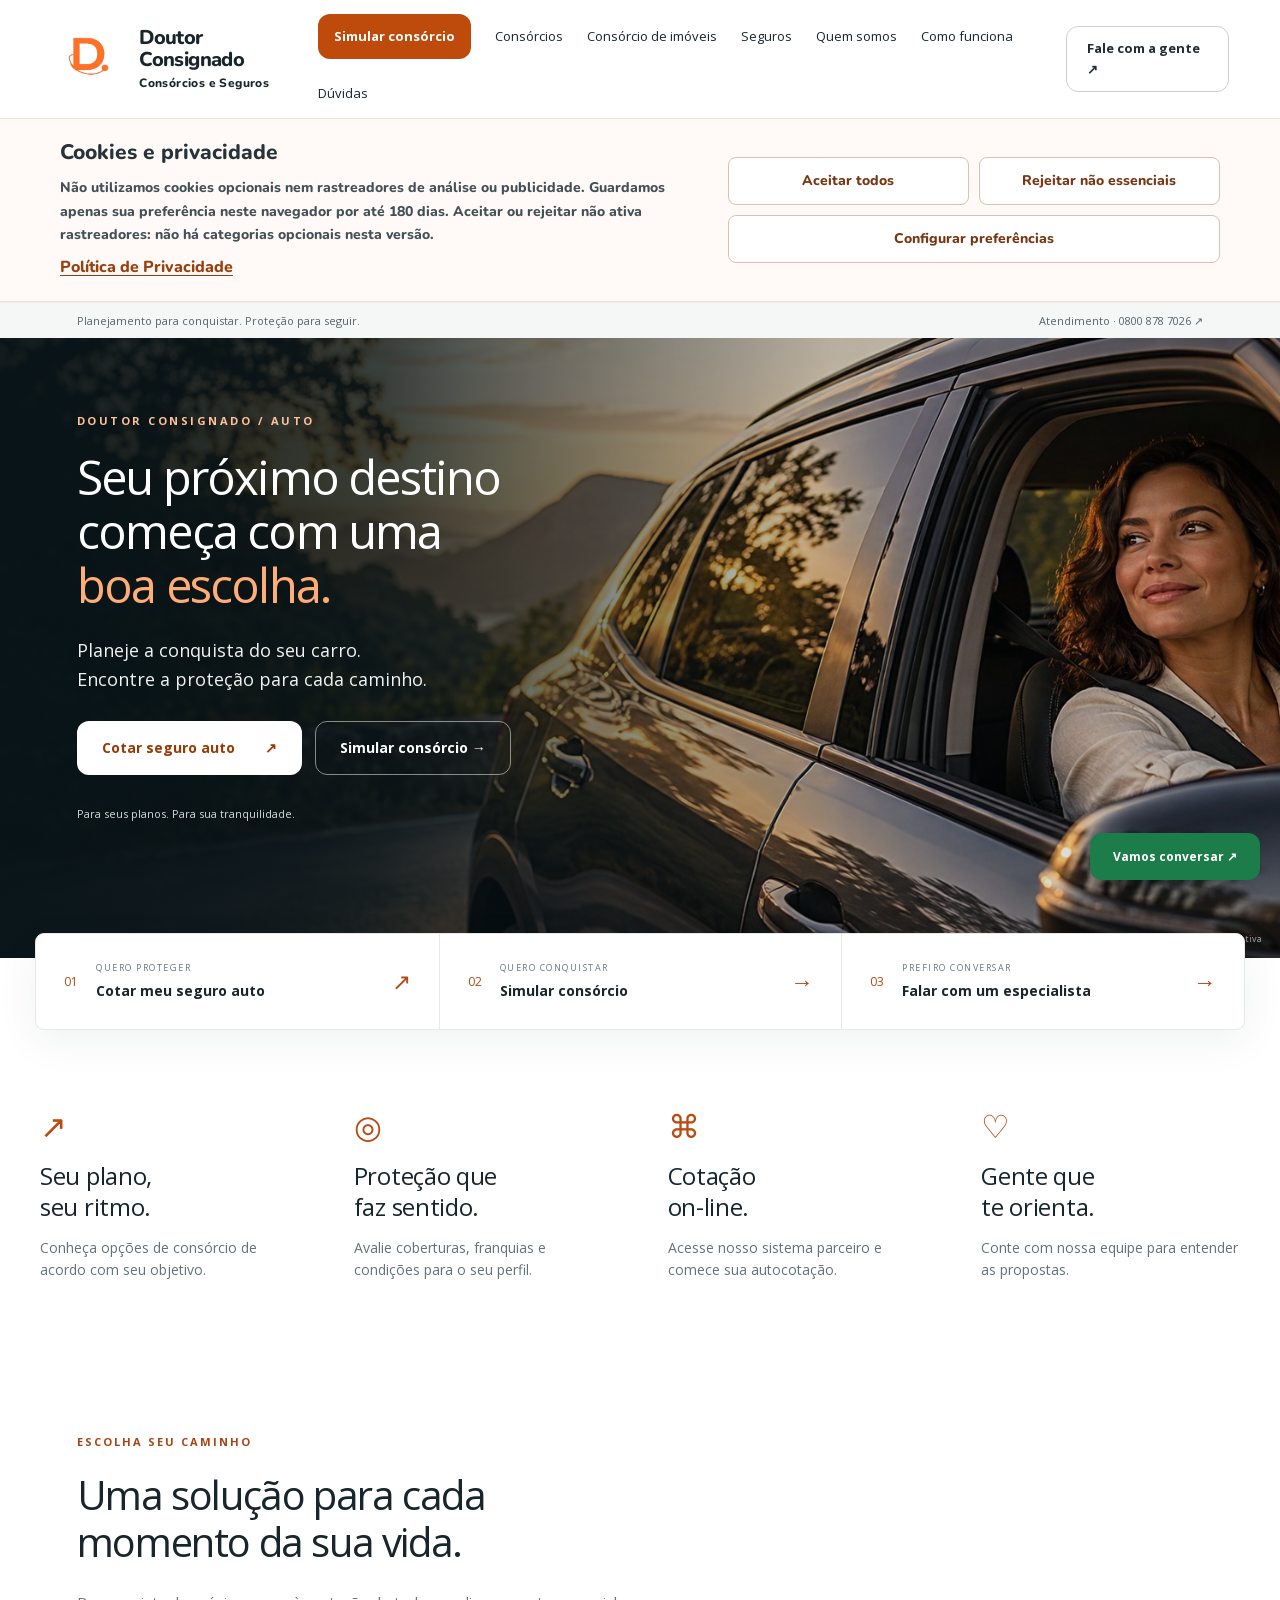
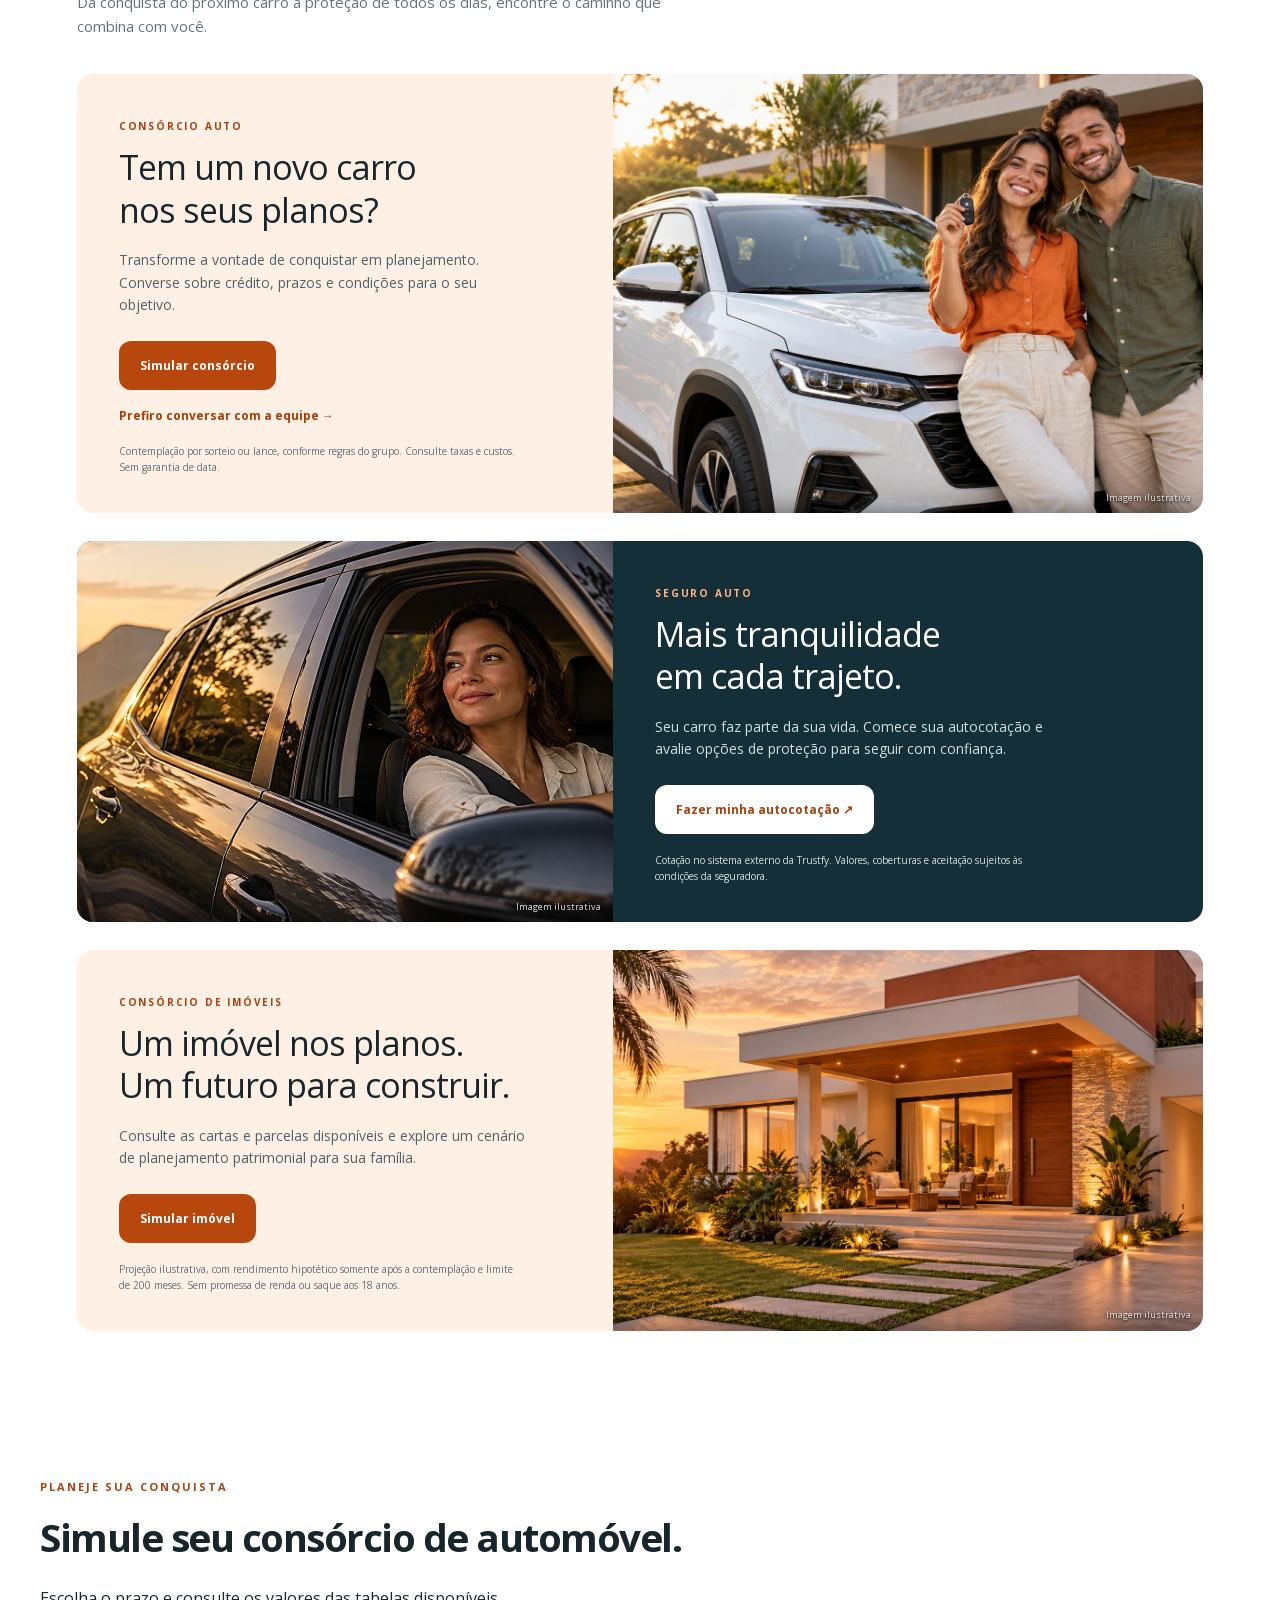
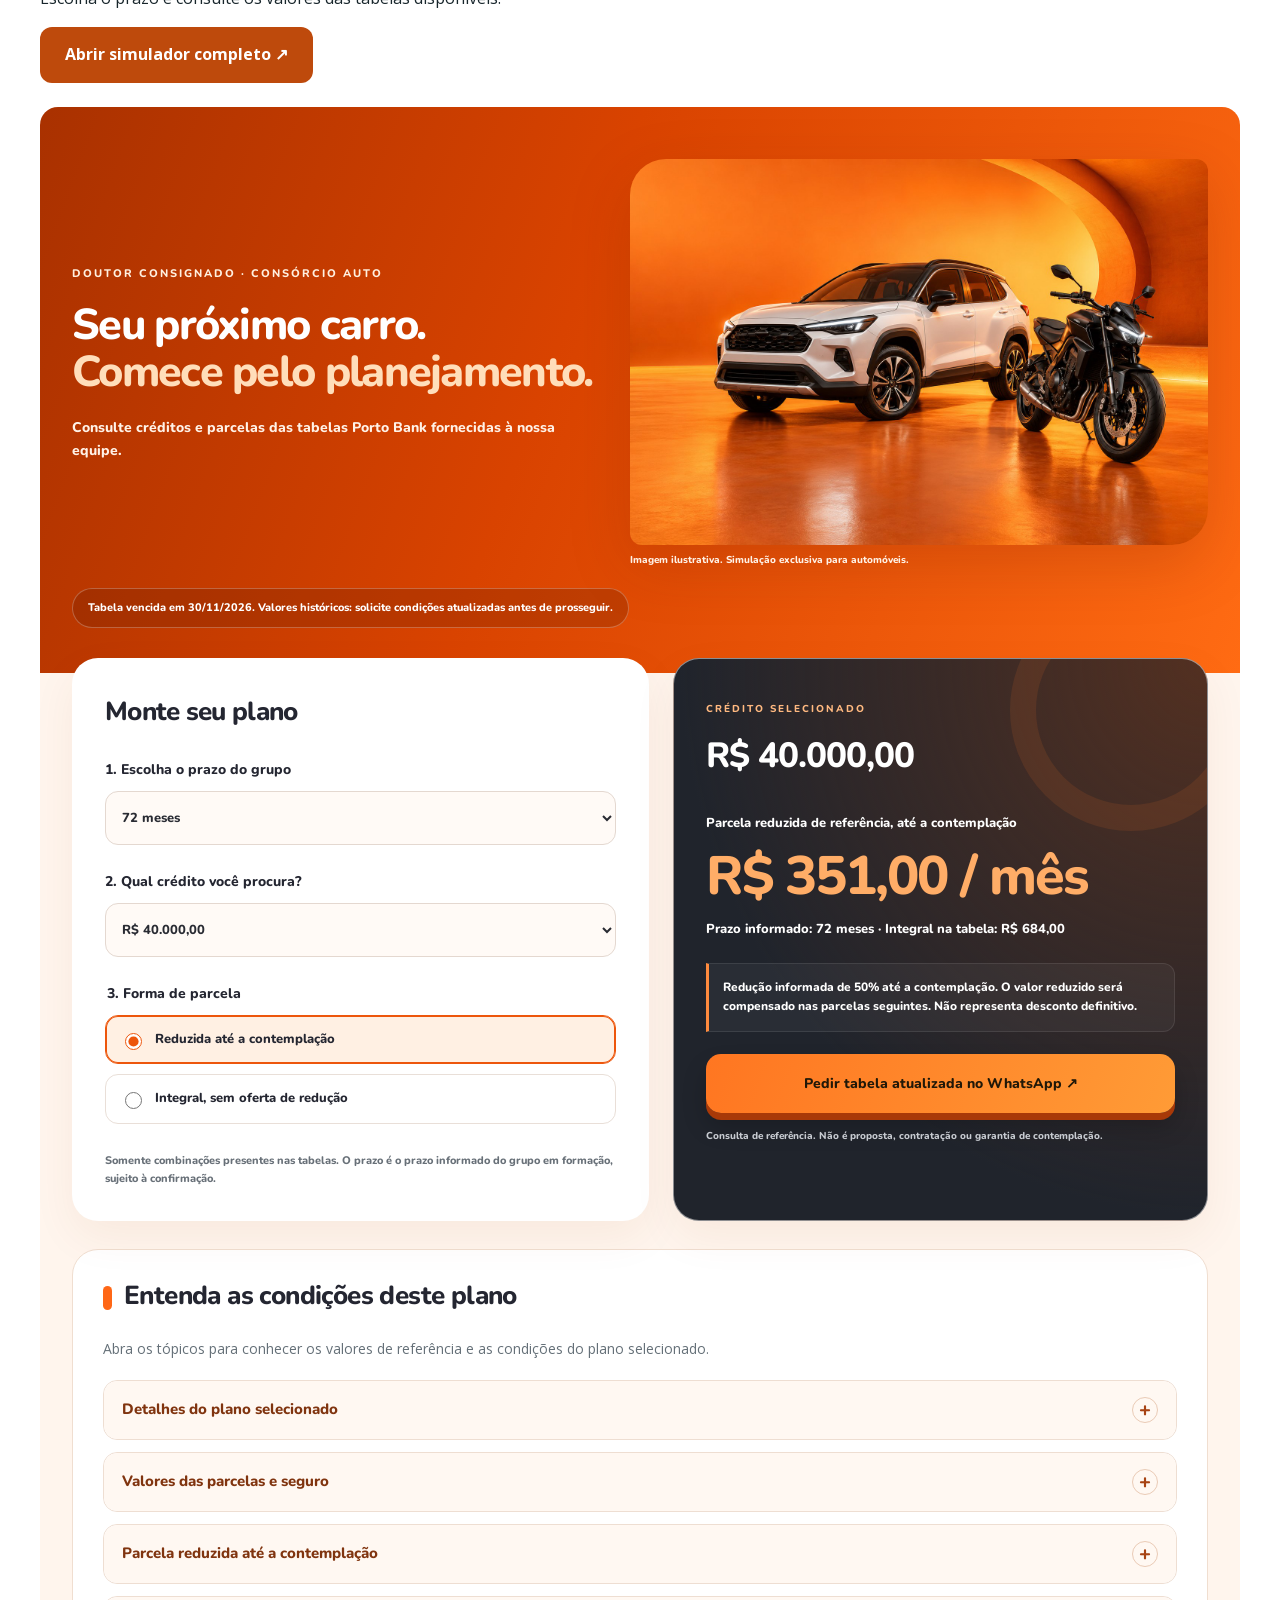
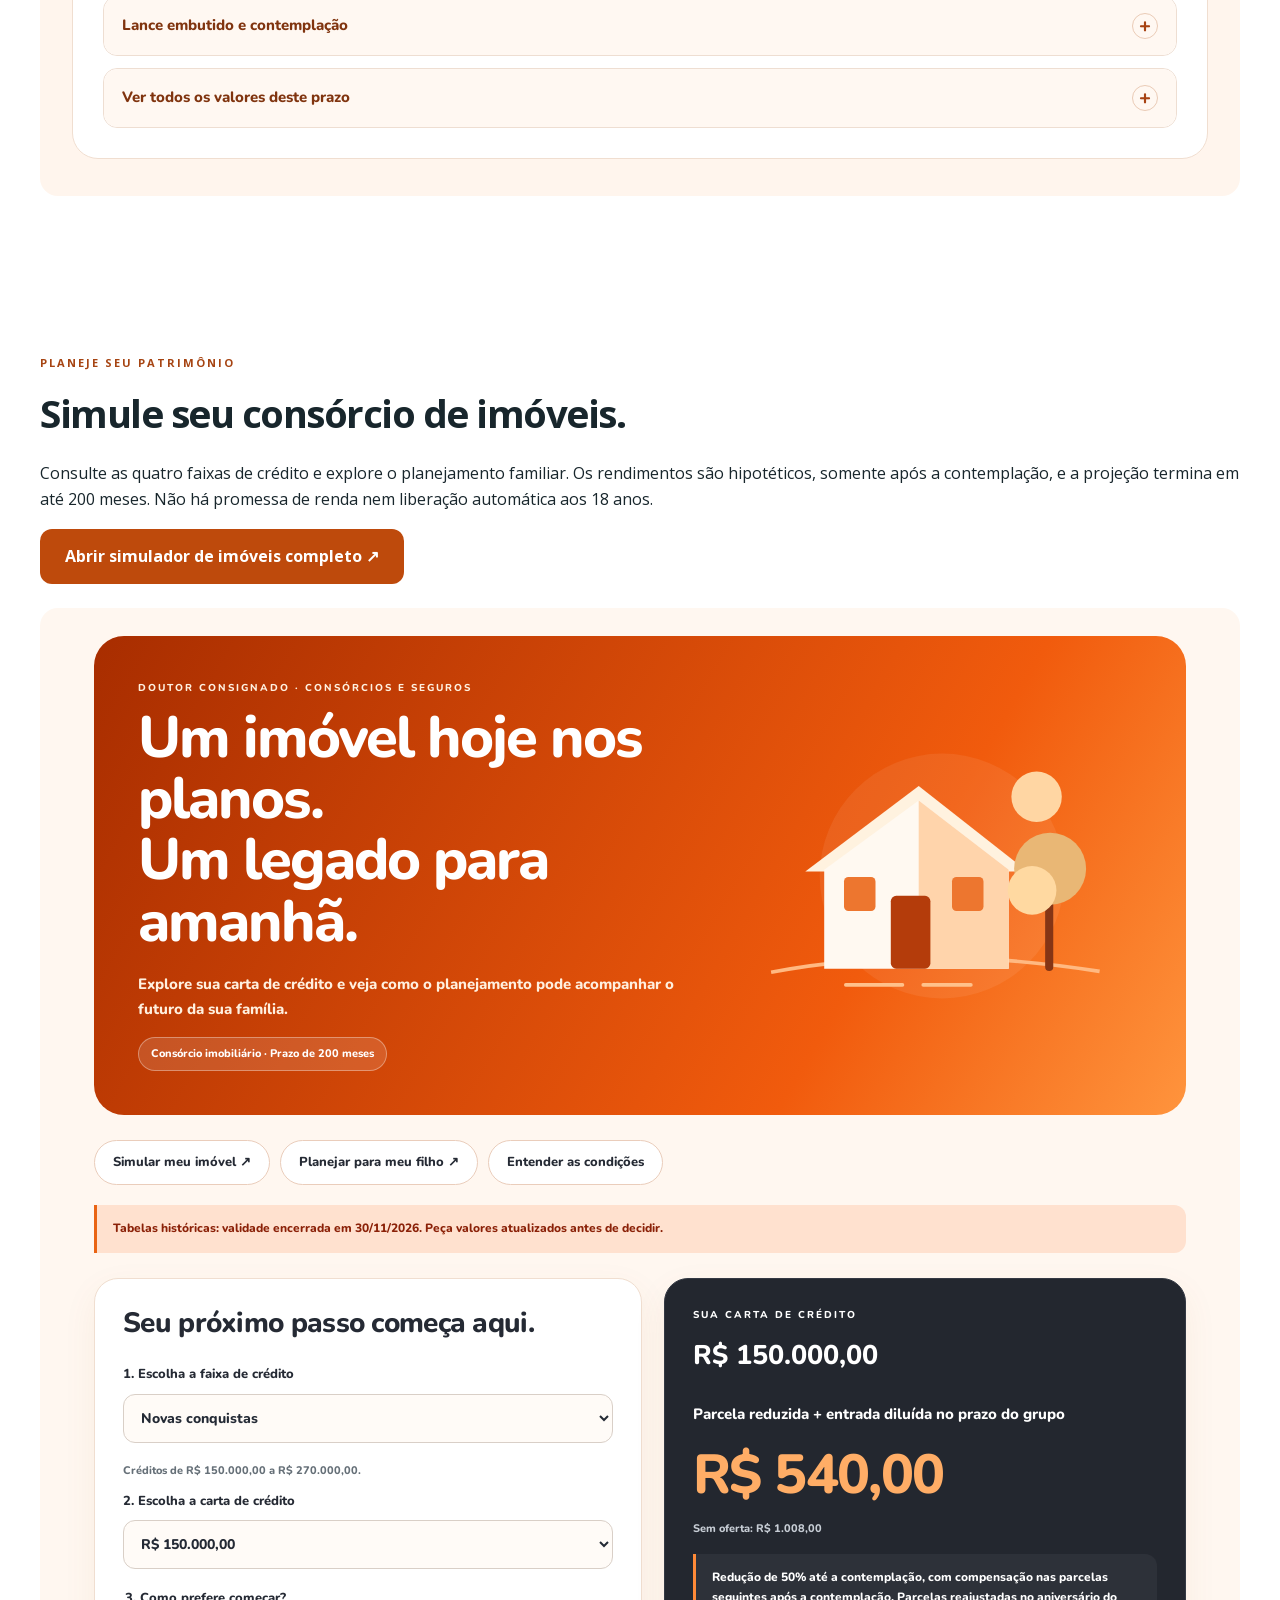
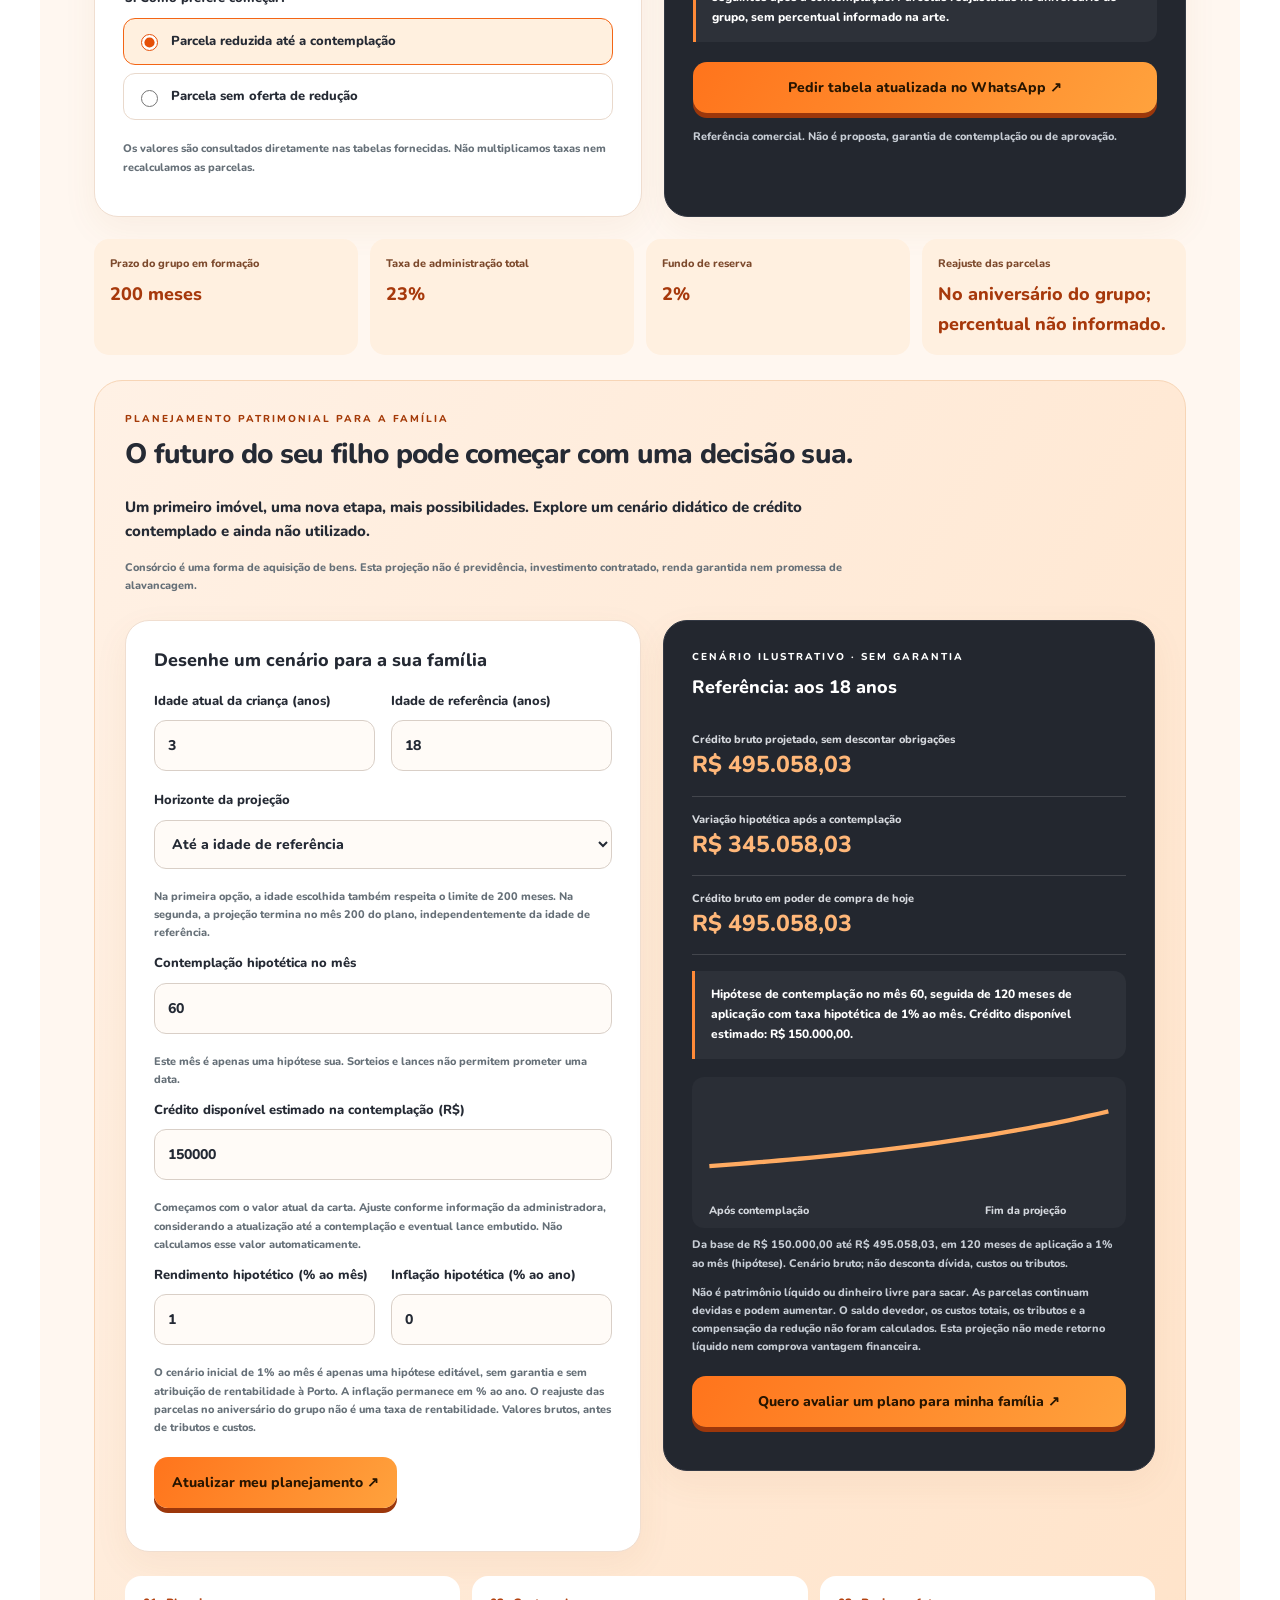
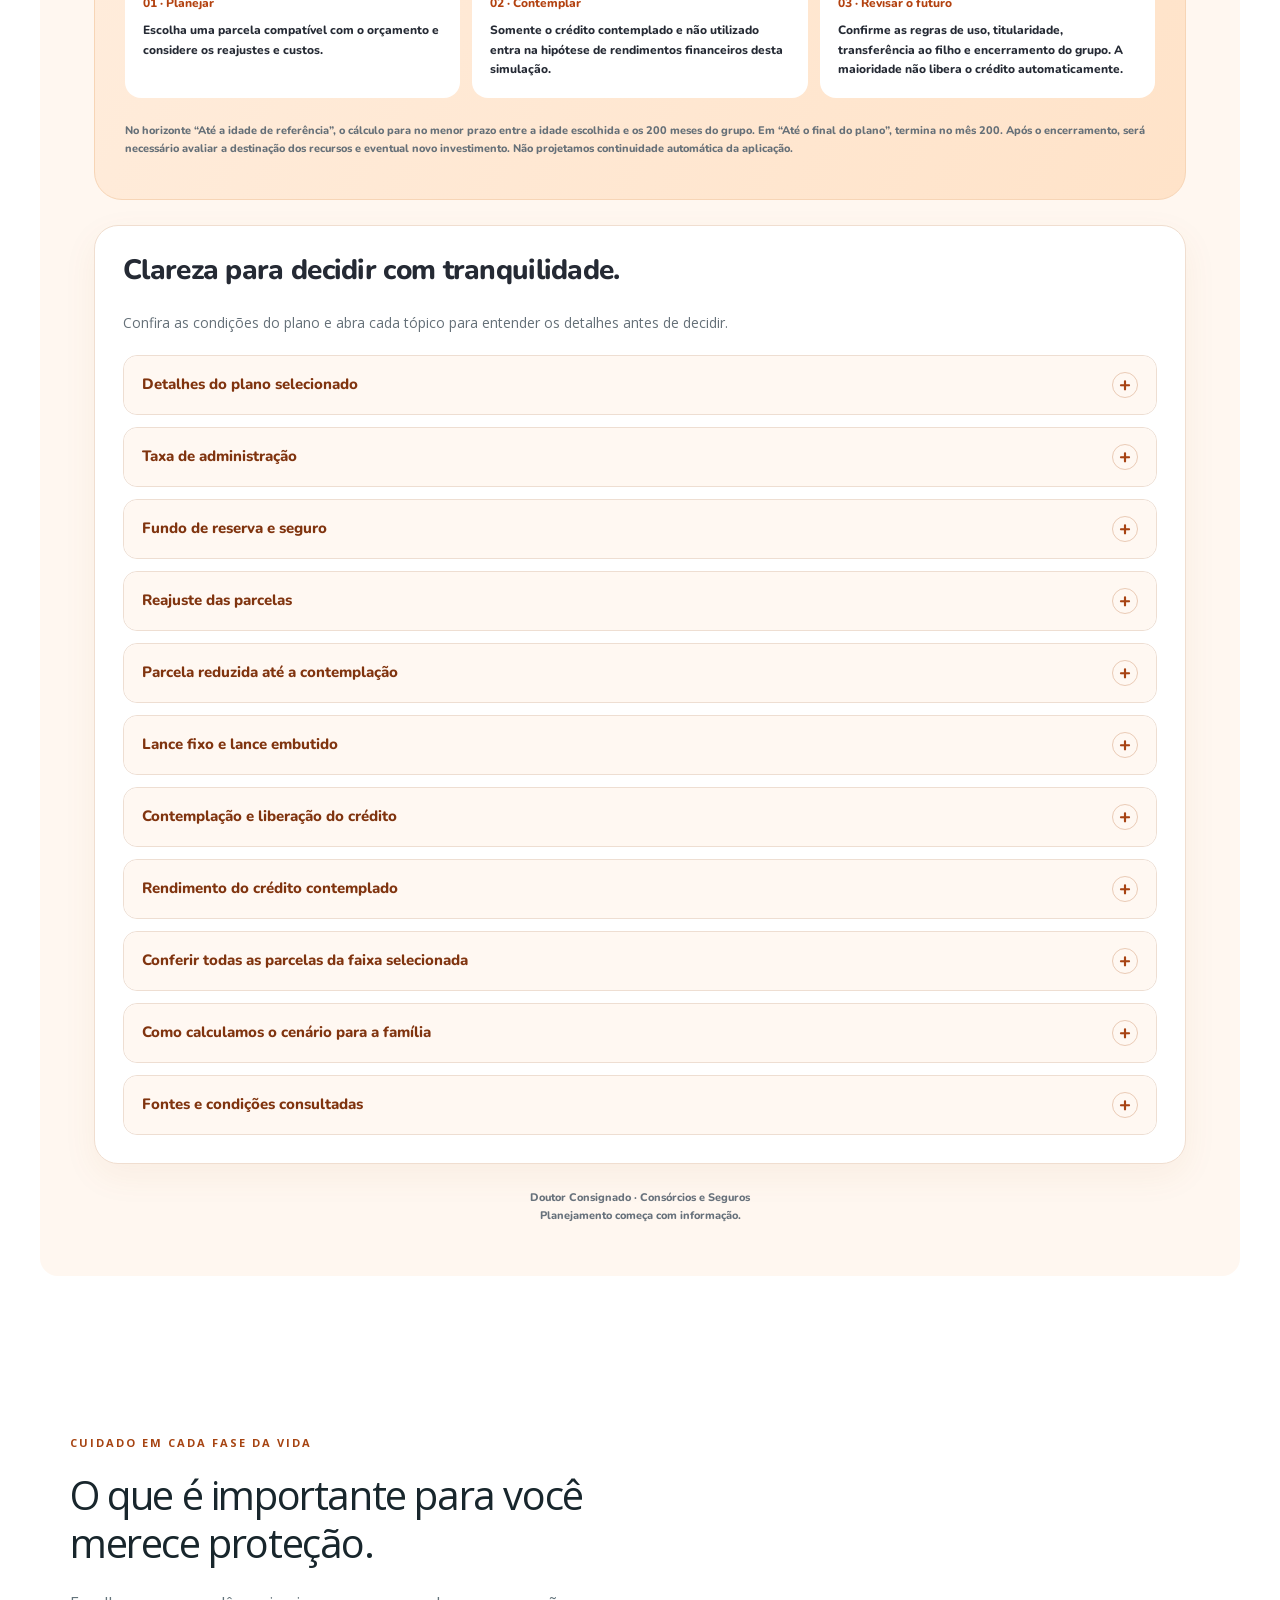
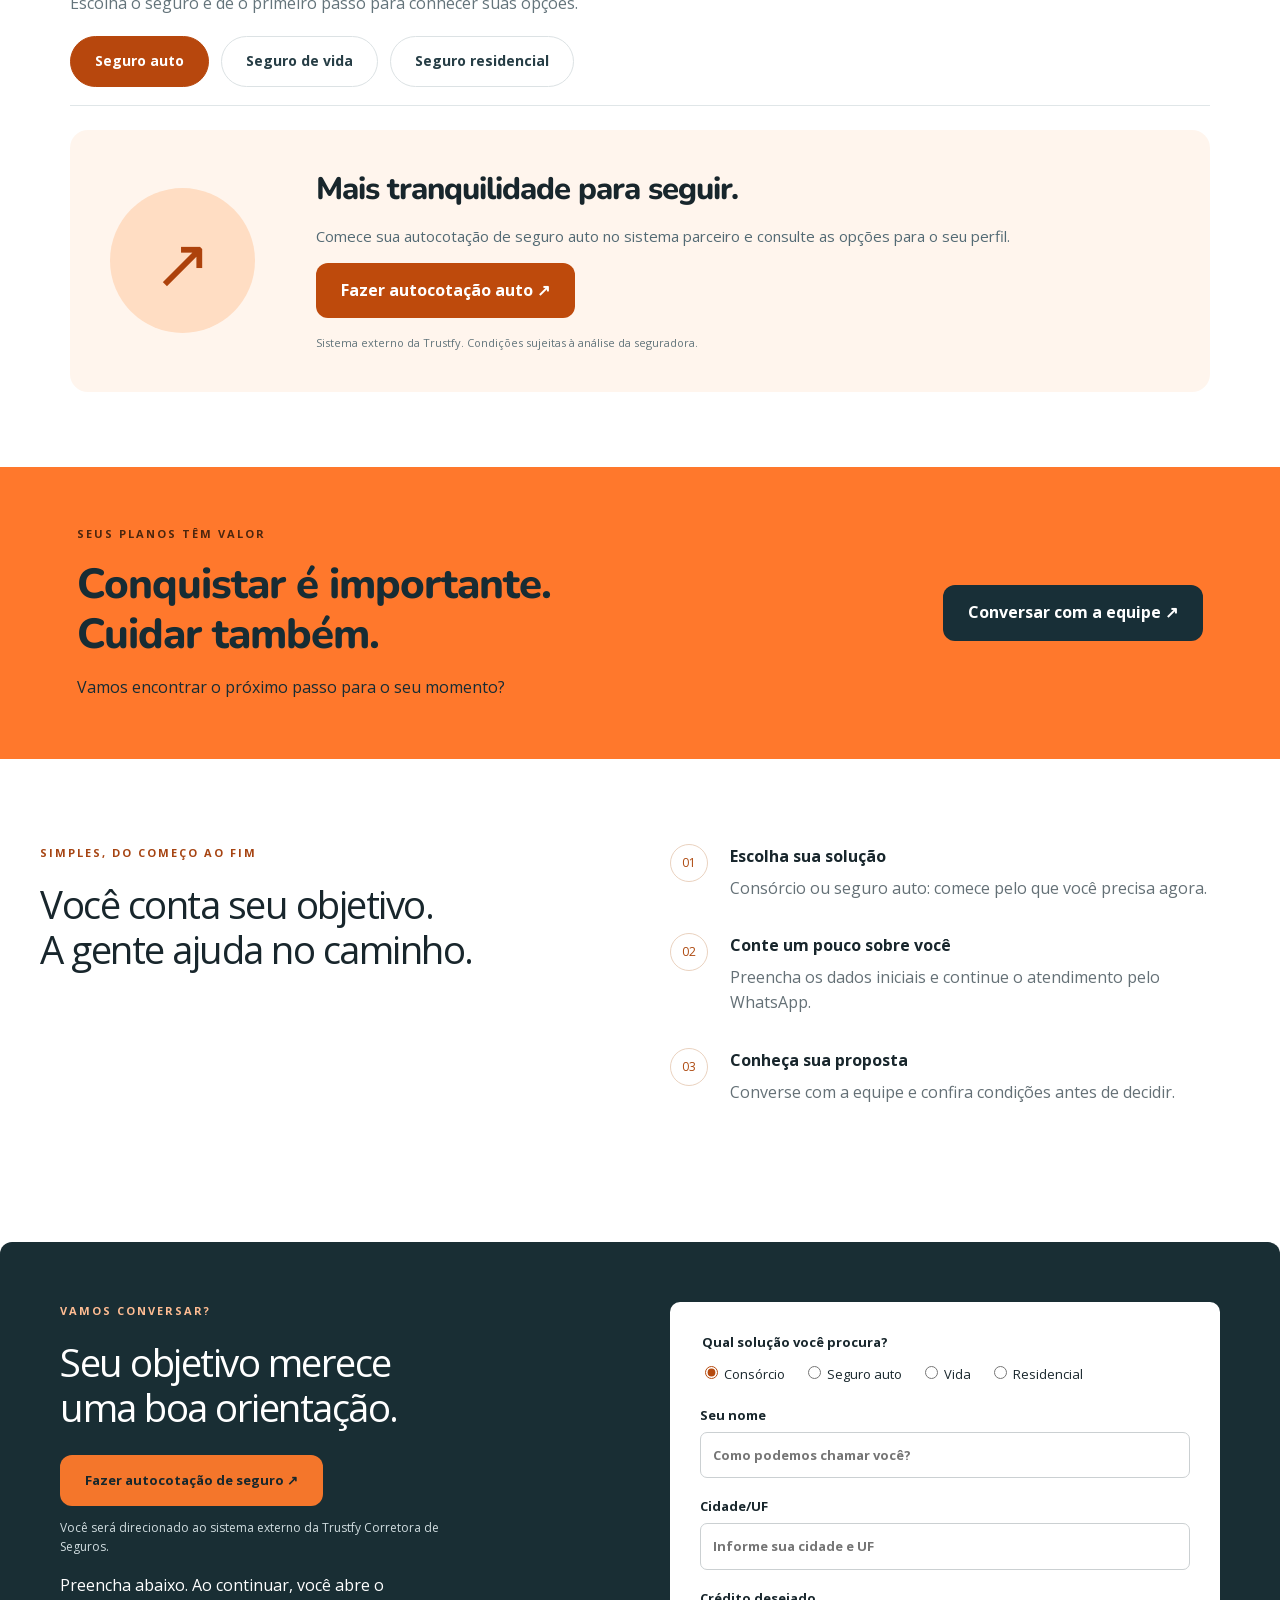
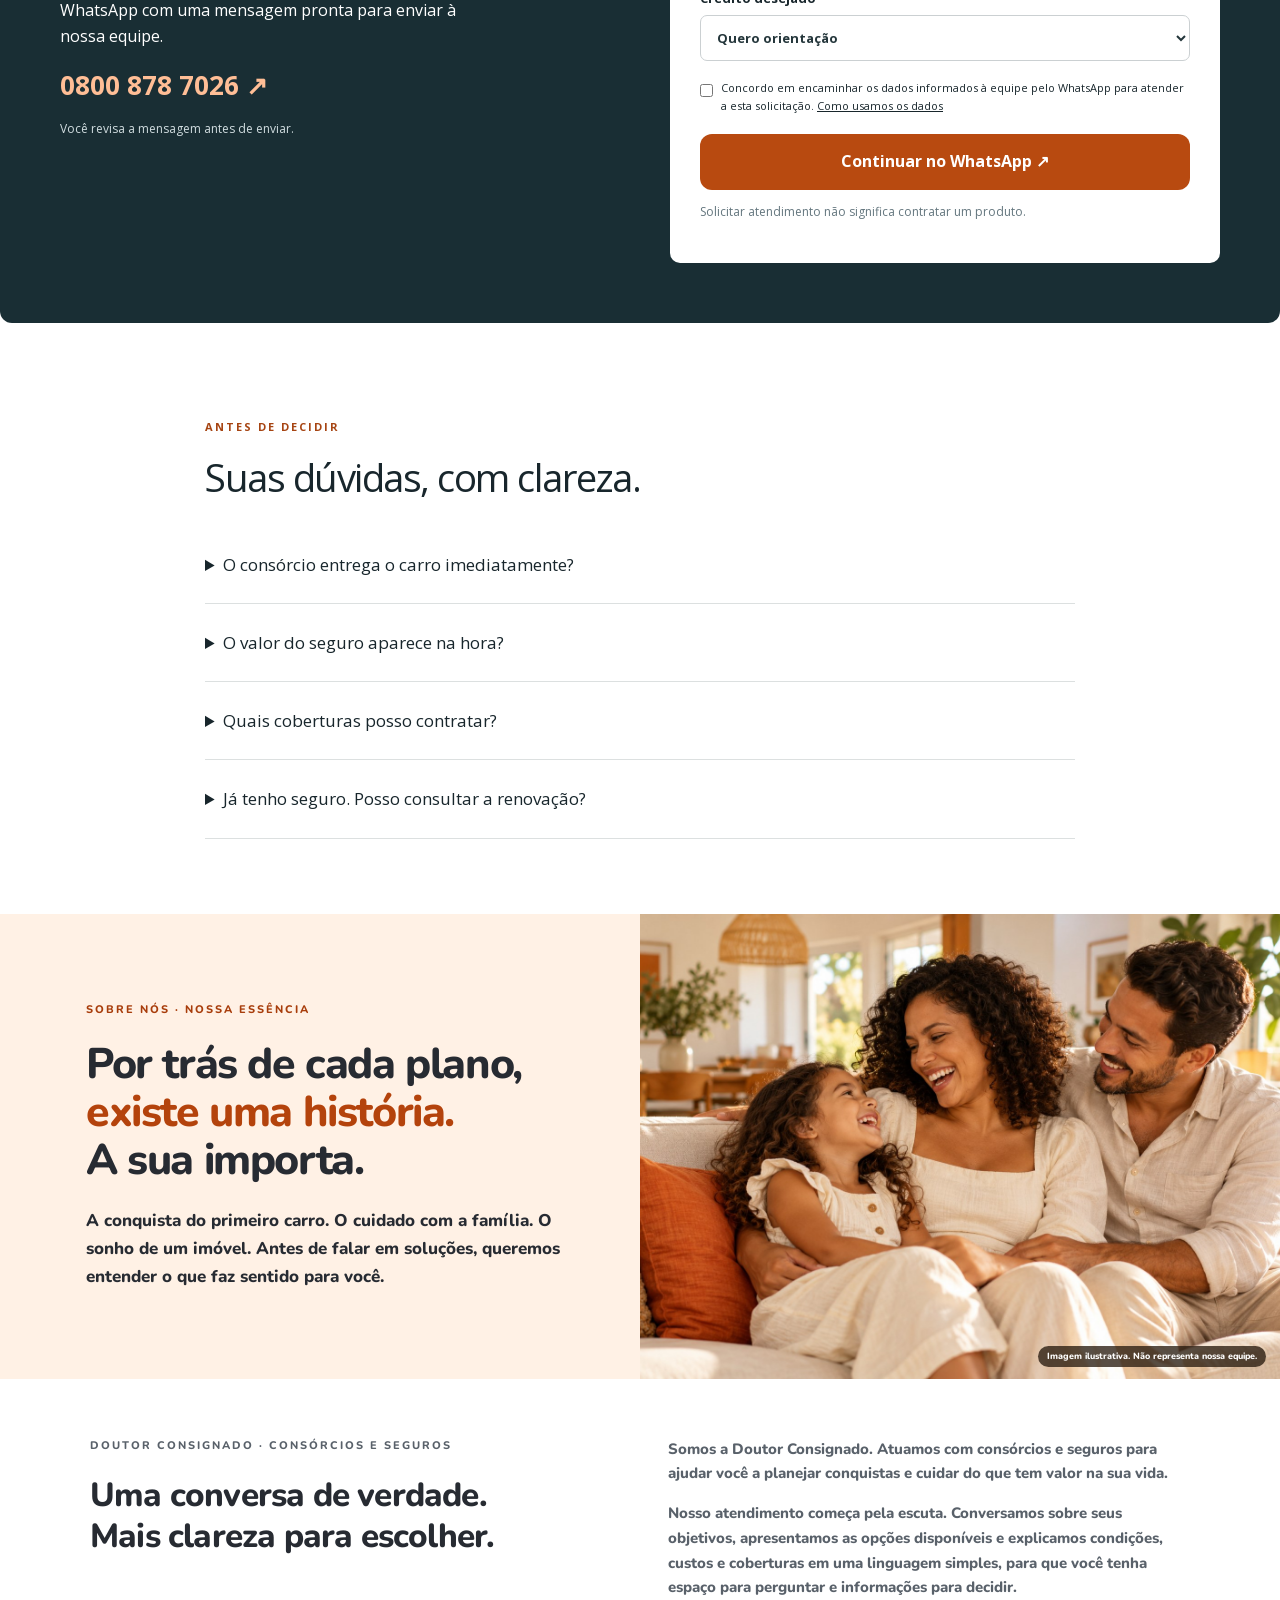
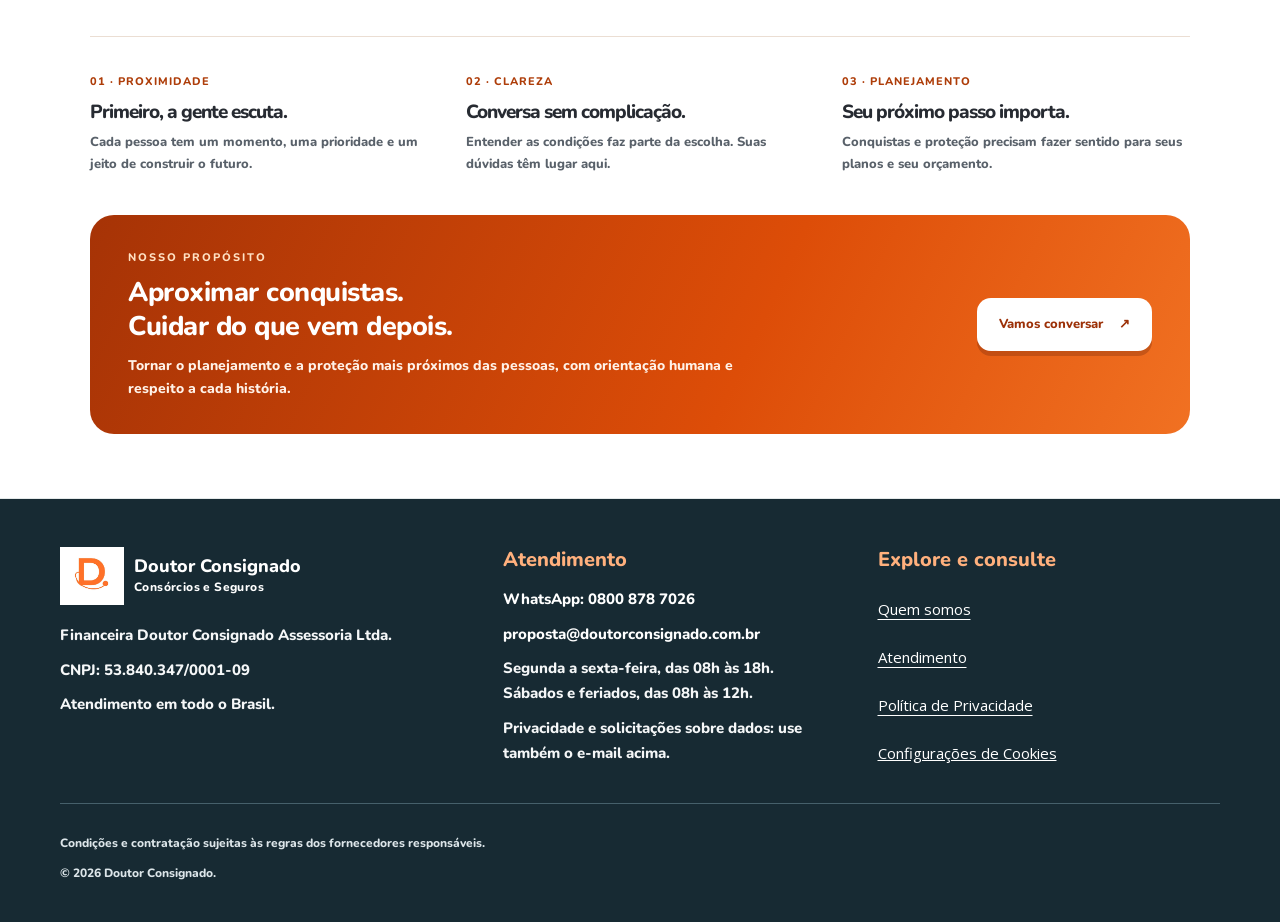
==== commit a65c1815: "Adiciona favicon com símbolo original da Doutor Consignado" ====
--- a/index.html
+++ b/index.html
@@ -1,5 +1,5 @@
 <!doctype html>
-<html lang="pt-BR"><head><meta charset="utf-8"><meta name="viewport" content="width=device-width,initial-scale=1"><meta name="description" content="Planeje seu próximo carro com consórcio e solicite uma cotação de seguro auto com a Doutor Consignado."><title>Consórcios e Seguros | Doutor Consignado</title><link rel="stylesheet" href="styles.css"><link rel="stylesheet" href="sobre-nos.css"><script defer src="config.js"></script><script defer src="app.js"></script><link rel="stylesheet" href="privacidade.css"><script defer src="privacidade.js"></script></head><body>
+<html lang="pt-BR"><head><meta charset="utf-8"><meta name="viewport" content="width=device-width,initial-scale=1"><meta name="description" content="Planeje seu próximo carro com consórcio e solicite uma cotação de seguro auto com a Doutor Consignado."><title>Consórcios e Seguros | Doutor Consignado</title><link rel="stylesheet" href="styles.css"><link rel="stylesheet" href="sobre-nos.css"><script defer src="config.js"></script><script defer src="app.js"></script><link rel="stylesheet" href="privacidade.css"><script defer src="privacidade.js"></script><link rel="icon" href="favicon.ico?v=1" sizes="16x16 32x32 48x48"><link rel="icon" type="image/png" sizes="32x32" href="favicon-32.png?v=1"><link rel="icon" type="image/png" sizes="192x192" href="favicon-192.png?v=1"></head><body>
 <header><a class="brand" href="#inicio" aria-label="Doutor Consignado, início"><span class="logo-original"><img src="logo-doutor.jpeg" alt="Logo D Doutor Consignado"></span><span>Doutor Consignado<small>Consórcios e Seguros</small></span></a><button class="menu-toggle" type="button" aria-expanded="false" aria-controls="site-menu" aria-label="Abrir menu principal"><span class="menu-toggle__icon" aria-hidden="true"><span></span><span></span><span></span></span><span>Menu</span></button><nav id="site-menu" aria-label="Menu principal"><a class="button nav-simulator" href="#simulador">Simular consórcio</a><a href="#solucoes">Consórcios</a><a href="#simulador-imoveis">Consórcio de imóveis</a><a href="#seguros">Seguros</a><a href="#quem-somos">Quem somos</a><a href="#como-funciona">Como funciona</a><a href="#duvidas">Dúvidas</a></nav><a class="button outline" href="#cotacao">Fale com a gente ↗</a></header>
 <main><div class="utility"><span>Planejamento para conquistar. Proteção para seguir.</span><a href="#cotacao">Atendimento · 0800 878 7026 ↗</a></div><section class="hero" id="inicio"><div class="hero-inner"><p class="eyebrow">DOUTOR CONSIGNADO / AUTO</p><h1>Seu próximo destino <br> começa com uma <br> <em>boa escolha.</em></h1><p class="intro">Planeje a conquista do seu carro. <br> Encontre a proteção para cada caminho.</p><div class="actions"><a class="button" href="https://sistema.cronosmulticalculo.com.br/link/trustfy-corretora-de-seguros-ltda/HSDCMZfS92" target="_blank" rel="noopener noreferrer">Cotar seguro auto <span>↗</span></a><a class="button hero-secondary" href="#simulador">Simular consórcio →</a></div><p class="hero-caption">Para seus planos. Para sua tranquilidade.</p></div><img class="hero-mobile-image" src="hero-auto.jpg" alt="Mulher ao volante de um carro em uma paisagem ao pôr do sol" width="2172" height="724" decoding="async"><span class="image-credit">Imagem ilustrativa</span></section><div class="product-bar"><a href="https://sistema.cronosmulticalculo.com.br/link/trustfy-corretora-de-seguros-ltda/HSDCMZfS92" target="_blank" rel="noopener noreferrer"><span>01</span><div><small>QUERO PROTEGER</small><b>Cotar meu seguro auto</b></div><strong>↗</strong></a><a href="#simulador"><span>02</span><div><small>QUERO CONQUISTAR</small><b>Simular consórcio</b></div><strong>→</strong></a><a href="#cotacao"><span>03</span><div><small>PREFIRO CONVERSAR</small><b>Falar com um especialista</b></div><strong>→</strong></a></div><section class="benefits section"><div><span class="line-icon">↗</span><h3>Seu plano, <br> seu ritmo.</h3><p>Conheça opções de consórcio de acordo com seu objetivo.</p></div><div><span class="line-icon">◎</span><h3>Proteção que <br> faz sentido.</h3><p>Avalie coberturas, franquias e condições para o seu perfil.</p></div><div><span class="line-icon">⌘</span><h3>Cotação <br> on-line.</h3><p>Acesse nosso sistema parceiro e comece sua autocotação.</p></div><div><span class="line-icon">♡</span><h3>Gente que <br> te orienta.</h3><p>Conte com nossa equipe para entender as propostas.</p></div></section><section id="solucoes" class="section"><div class="section-head"><p class="eyebrow">ESCOLHA SEU CAMINHO</p><h2>Uma solução para cada <br> momento da sua vida.</h2></div><p class="solutions-intro">Da conquista do próximo carro à proteção de todos os dias, encontre o caminho que combina com você.</p><div class="solution-stories"><article class="story story-plan"><div class="story-copy"><span class="story-tag">CONSÓRCIO AUTO</span><h3>Tem um novo carro <br> nos seus planos?</h3><p>Transforme a vontade de conquistar em planejamento. Converse sobre crédito, prazos e condições para o seu objetivo.</p><a href="#simulador" class="button">Simular consórcio</a><a href="#cotacao" data-product="Consórcio" class="text-link">Prefiro conversar com a equipe →</a><small>Contemplação por sorteio ou lance, conforme regras do grupo. Consulte taxas e custos. Sem garantia de data.</small></div><div class="story-photo"><img src="consorcio-vida.jpg" alt="Casal ao lado de um carro em uma residência"><span class="photo-note">Imagem ilustrativa</span></div></article><article class="story story-insurance"><div class="story-copy"><span class="story-tag">SEGURO AUTO</span><h3>Mais tranquilidade <br> em cada trajeto.</h3><p>Seu carro faz parte da sua vida. Comece sua autocotação e avalie opções de proteção para seguir com confiança.</p><a href="https://sistema.cronosmulticalculo.com.br/link/trustfy-corretora-de-seguros-ltda/HSDCMZfS92" target="_blank" rel="noopener noreferrer" class="button">Fazer minha autocotação ↗</a><small>Cotação no sistema externo da Trustfy. Valores, coberturas e aceitação sujeitos às condições da seguradora.</small></div><div class="story-photo"><img src="hero-auto.jpg" alt="Mulher no banco do motorista de um automóvel"><span class="photo-note">Imagem ilustrativa</span></div></article><article class="story story-property"><div class="story-copy"><span class="story-tag">CONSÓRCIO DE IMÓVEIS</span><h3>Um imóvel nos planos. <br> Um futuro para construir.</h3><p>Consulte as cartas e parcelas disponíveis e explore um cenário de planejamento patrimonial para sua família.</p><a href="#simulador-imoveis" class="button">Simular imóvel</a><small>Projeção ilustrativa, com rendimento hipotético somente após a contemplação e limite de 200 meses. Sem promessa de renda ou saque aos 18 anos.</small></div><div class="story-photo"><img src="imovel-consorcio.jpg" alt="Casa contemporânea com jardim ao pôr do sol" loading="lazy" decoding="async"><span class="photo-note">Imagem ilustrativa</span></div></article></div></section><section id="simulador" class="section"><p class="eyebrow">PLANEJE SUA CONQUISTA</p><h2>Simule seu consórcio de automóvel.</h2><p>Escolha o prazo e consulte os valores das tabelas disponíveis.</p><a class="button" href="simulador-consorcio.html" target="_blank" rel="noopener noreferrer">Abrir simulador completo ↗</a><iframe src="simulador-consorcio.html" title="Simulador de consórcio de automóvel" loading="eager" style="width:100%;height:1450px;border:0;border-radius:18px;margin-top:24px"></iframe></section><section id="simulador-imoveis" class="section"><p class="eyebrow">PLANEJE SEU PATRIMÔNIO</p><h2>Simule seu consórcio de imóveis.</h2><p>Consulte as quatro faixas de crédito e explore o planejamento familiar. Os rendimentos são hipotéticos, somente após a contemplação, e a projeção termina em até 200 meses. Não há promessa de renda nem liberação automática aos 18 anos.</p><a class="button" href="simulador-imoveis.html" target="_blank" rel="noopener noreferrer">Abrir simulador de imóveis completo ↗</a><iframe src="simulador-imoveis.html" title="Simulador de consórcio de imóveis e planejamento familiar" loading="eager" style="width:100%;height:1800px;border:0;border-radius:18px;margin-top:24px"></iframe></section><section id="seguros" class="section insurance-hub"><div class="section-head"><p class="eyebrow">CUIDADO EM CADA FASE DA VIDA</p><h2>O que é importante para você <br> merece proteção.</h2><p>Escolha o seguro e dê o primeiro passo para conhecer suas opções.</p></div><div class="insurance-tabs" role="tablist" aria-label="Tipos de seguro"><button type="button" role="tab" id="tab-auto" aria-controls="panel-auto" aria-selected="true" data-insurance="auto">Seguro auto</button><button type="button" role="tab" id="tab-vida" aria-controls="panel-vida" aria-selected="false" tabindex="-1" data-insurance="vida">Seguro de vida</button><button type="button" role="tab" id="tab-casa" aria-controls="panel-casa" aria-selected="false" tabindex="-1" data-insurance="casa">Seguro residencial</button></div><div id="panel-auto" role="tabpanel" aria-labelledby="tab-auto" class="insurance-panel"><span class="insurance-symbol" aria-hidden="true">↗</span><div><h3>Mais tranquilidade para seguir.</h3><p>Comece sua autocotação de seguro auto no sistema parceiro e consulte as opções para o seu perfil.</p><a class="button" href="https://sistema.cronosmulticalculo.com.br/link/trustfy-corretora-de-seguros-ltda/HSDCMZfS92" target="_blank" rel="noopener noreferrer">Fazer autocotação auto ↗</a><small>Sistema externo da Trustfy. Condições sujeitas à análise da seguradora.</small></div></div><div id="panel-vida" role="tabpanel" aria-labelledby="tab-vida" class="insurance-panel" hidden><span class="insurance-symbol" aria-hidden="true">♡</span><div><h3>Cuidar de você também é cuidar de quem você ama.</h3><p>Converse sobre seguro de vida e conheça possibilidades de proteção financeira para diferentes momentos e necessidades.</p><a class="button" href="#cotacao" data-product="Seguro de vida">Solicitar cotação de vida →</a><small>Atendimento pelo WhatsApp. Coberturas, limites e aceitação dependem da proposta.</small></div></div><div id="panel-casa" role="tabpanel" aria-labelledby="tab-casa" class="insurance-panel" hidden><span class="insurance-symbol" aria-hidden="true">⌂</span><div><h3>Seu lar é parte da sua história.</h3><p>Solicite orientação para conhecer opções de seguro residencial e avaliar coberturas para sua casa ou apartamento.</p><a class="button" href="#cotacao" data-product="Seguro residencial">Solicitar cotação residencial →</a><small>Atendimento pelo WhatsApp. Coberturas e assistências variam conforme a contratação.</small></div></div></section><section class="orange-band"><div><p class="eyebrow">SEUS PLANOS TÊM VALOR</p><h2>Conquistar é importante. <br> Cuidar também.</h2><p>Vamos encontrar o próximo passo para o seu momento?</p></div><a href="#cotacao" class="button">Conversar com a equipe ↗</a></section><section id="como-funciona" class="section process"><div><p class="eyebrow">SIMPLES, DO COMEÇO AO FIM</p><h2>Você conta seu objetivo. <br> A gente ajuda no caminho.</h2></div><ol><li><b>Escolha sua solução</b><p>Consórcio ou seguro auto: comece pelo que você precisa agora.</p></li><li><b>Conte um pouco sobre você</b><p>Preencha os dados iniciais e continue o atendimento pelo WhatsApp.</p></li><li><b>Conheça sua proposta</b><p>Converse com a equipe e confira condições antes de decidir.</p></li></ol></section>
 <section id="cotacao" class="section quote"><div><p class="eyebrow">VAMOS CONVERSAR?</p><h2>Seu objetivo merece <br> uma boa orientação.</h2><a class="button" href="https://sistema.cronosmulticalculo.com.br/link/trustfy-corretora-de-seguros-ltda/HSDCMZfS92" target="_blank" rel="noopener noreferrer">Fazer autocotação de seguro ↗</a><p class="micro">Você será direcionado ao sistema externo da Trustfy Corretora de Seguros.</p><p>Preencha abaixo. Ao continuar, você abre o WhatsApp com uma mensagem pronta para enviar à nossa equipe.</p><a class="phone" data-whatsapp href="#">0800 878 7026 ↗</a><p class="micro">Você revisa a mensagem antes de enviar.</p></div><form id="lead-form"><fieldset><legend>Qual solução você procura?</legend><div class="choices"><label><input type="radio" name="produto" value="Consórcio" checked> Consórcio</label><label><input type="radio" name="produto" value="Seguro auto"> Seguro auto</label><label><input type="radio" name="produto" value="Seguro de vida"> Vida</label><label><input type="radio" name="produto" value="Seguro residencial"> Residencial</label></div></fieldset><label>Seu nome<input name="nome" autocomplete="name" required maxlength="80" placeholder="Como podemos chamar você?"></label><label>Cidade/UF<input name="cidade" autocomplete="address-level2" required maxlength="80" placeholder="Informe sua cidade e UF"></label><div id="consorcio-fields"><label>Crédito desejado<select name="credito"><option>Quero orientação</option><option>Até R$ 60 mil</option><option>De R$ 60 mil a R$ 100 mil</option><option>De R$ 100 mil a R$ 200 mil</option><option>Acima de R$ 200 mil</option></select></label></div><div id="seguro-fields" hidden><label>Marca, modelo e ano<input name="veiculo" maxlength="100" placeholder="Ex.: Chevrolet Onix 2023"></label><label>Tipo de cotação<select name="tipo"><option>Seguro novo</option><option>Renovação</option><option>Quero orientação</option></select></label></div><div id="other-fields" hidden><label>Conte o que você procura<textarea name="objetivo" rows="3" maxlength="500" placeholder="Ex.: quero proteção para minha família ou para meu apartamento."></textarea></label></div><label class="consent"><input type="checkbox" required> Concordo em encaminhar os dados informados à equipe pelo WhatsApp para atender a esta solicitação. <button type="button" id="privacy-open">Como usamos os dados</button></label><button class="button submit" type="submit">Continuar no WhatsApp ↗</button><p class="micro">Solicitar atendimento não significa contratar um produto.</p></form></section>
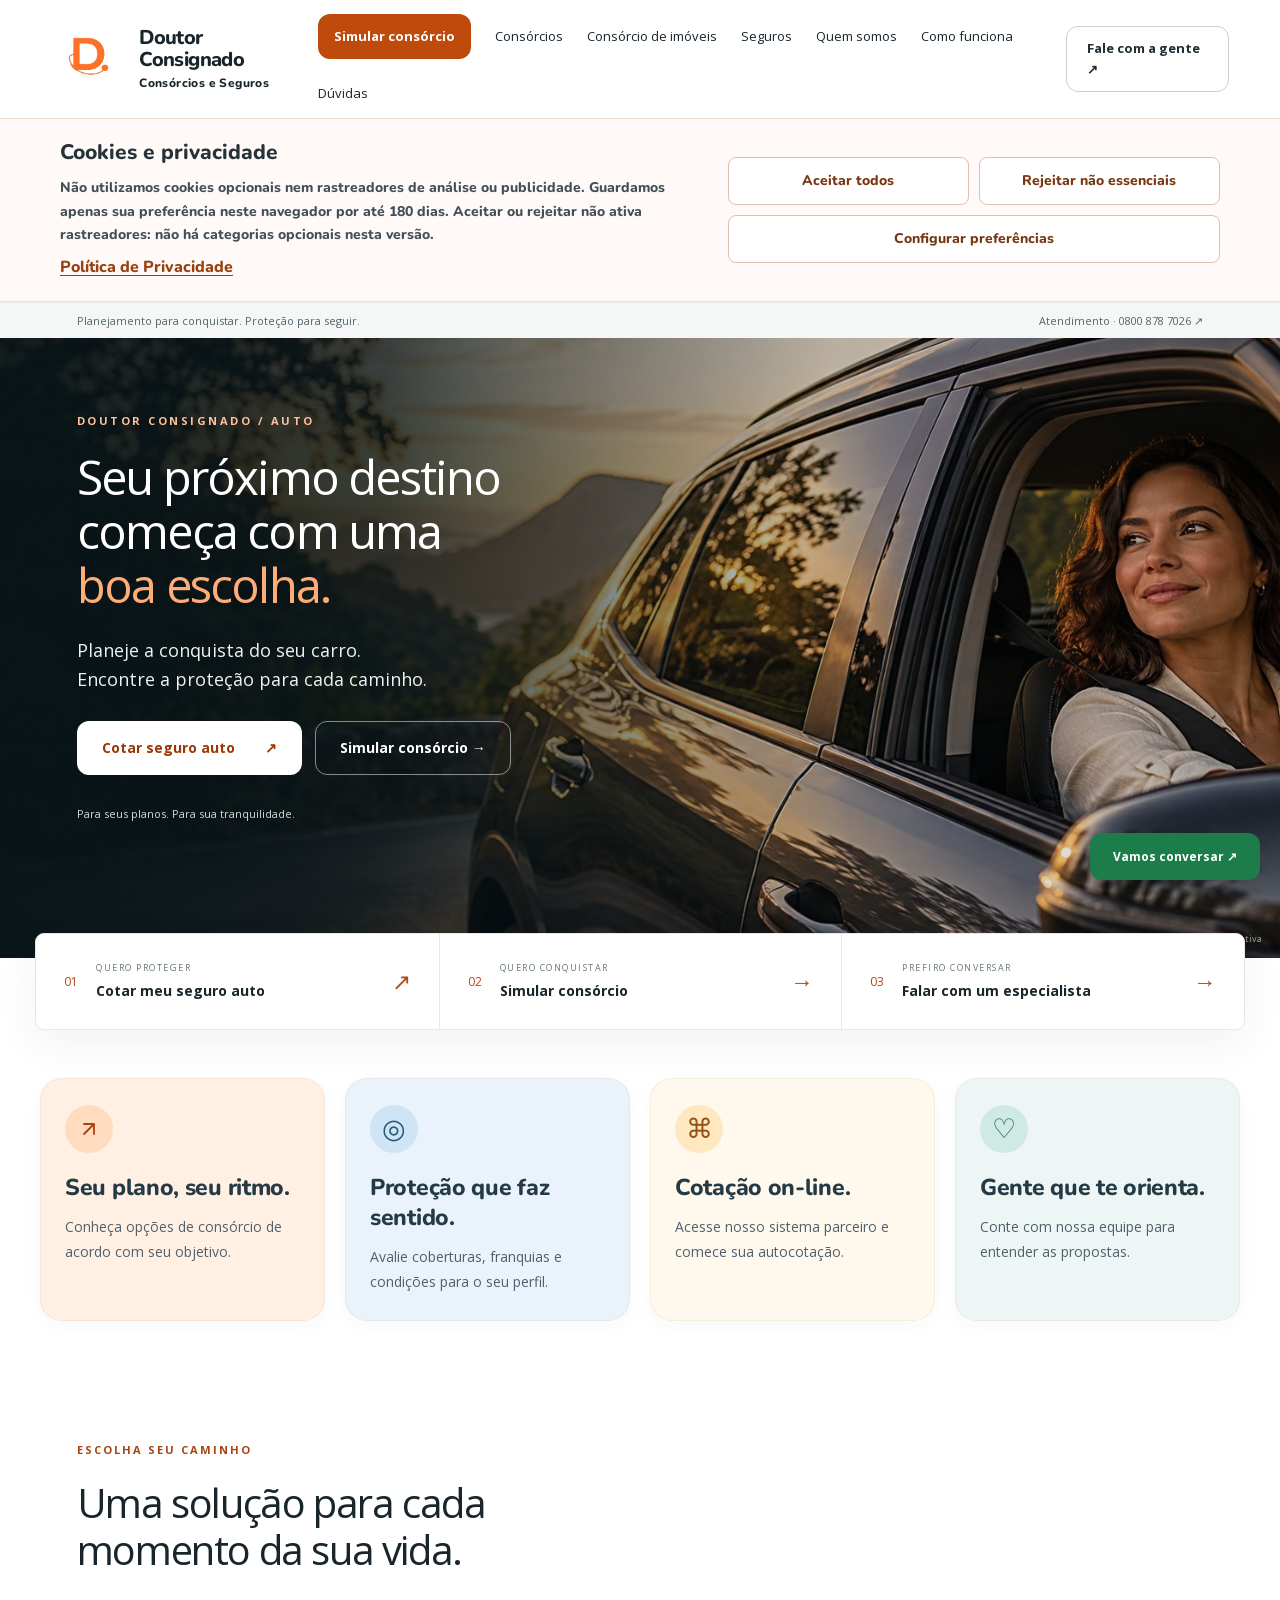
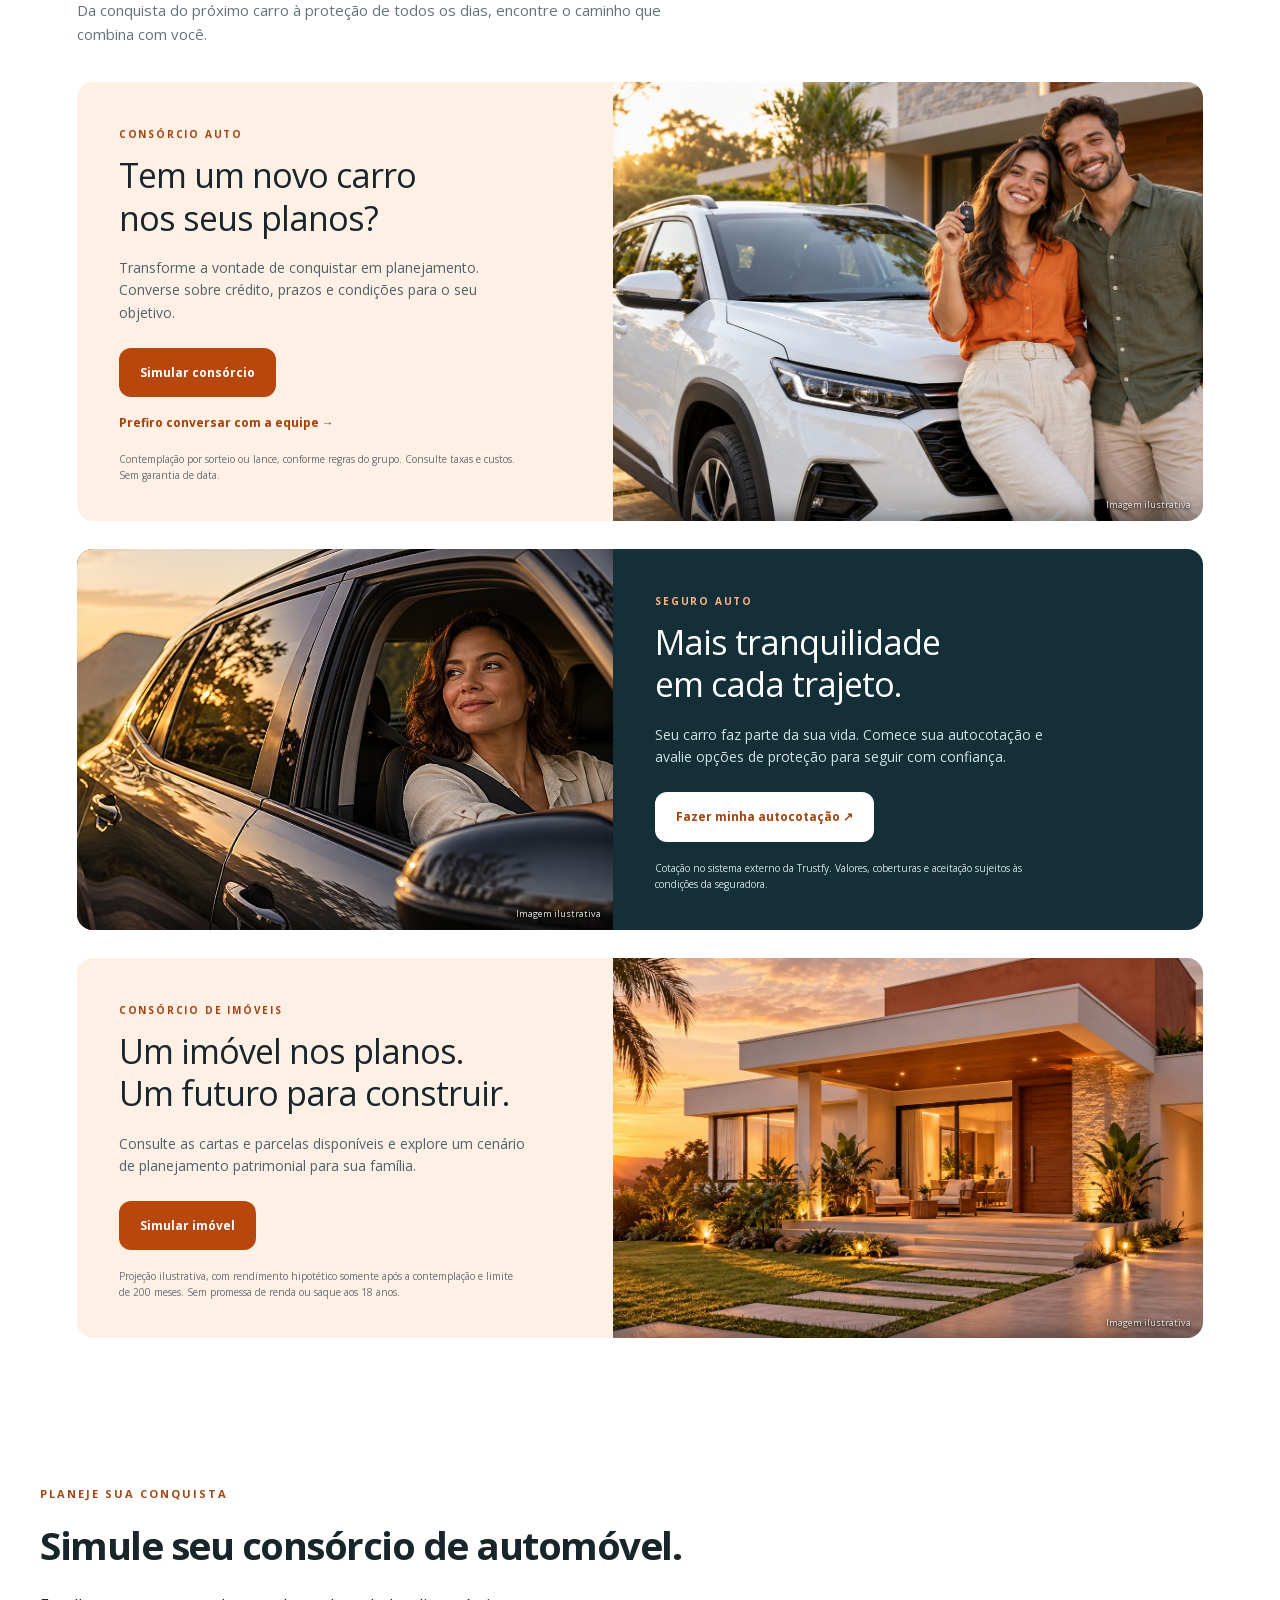
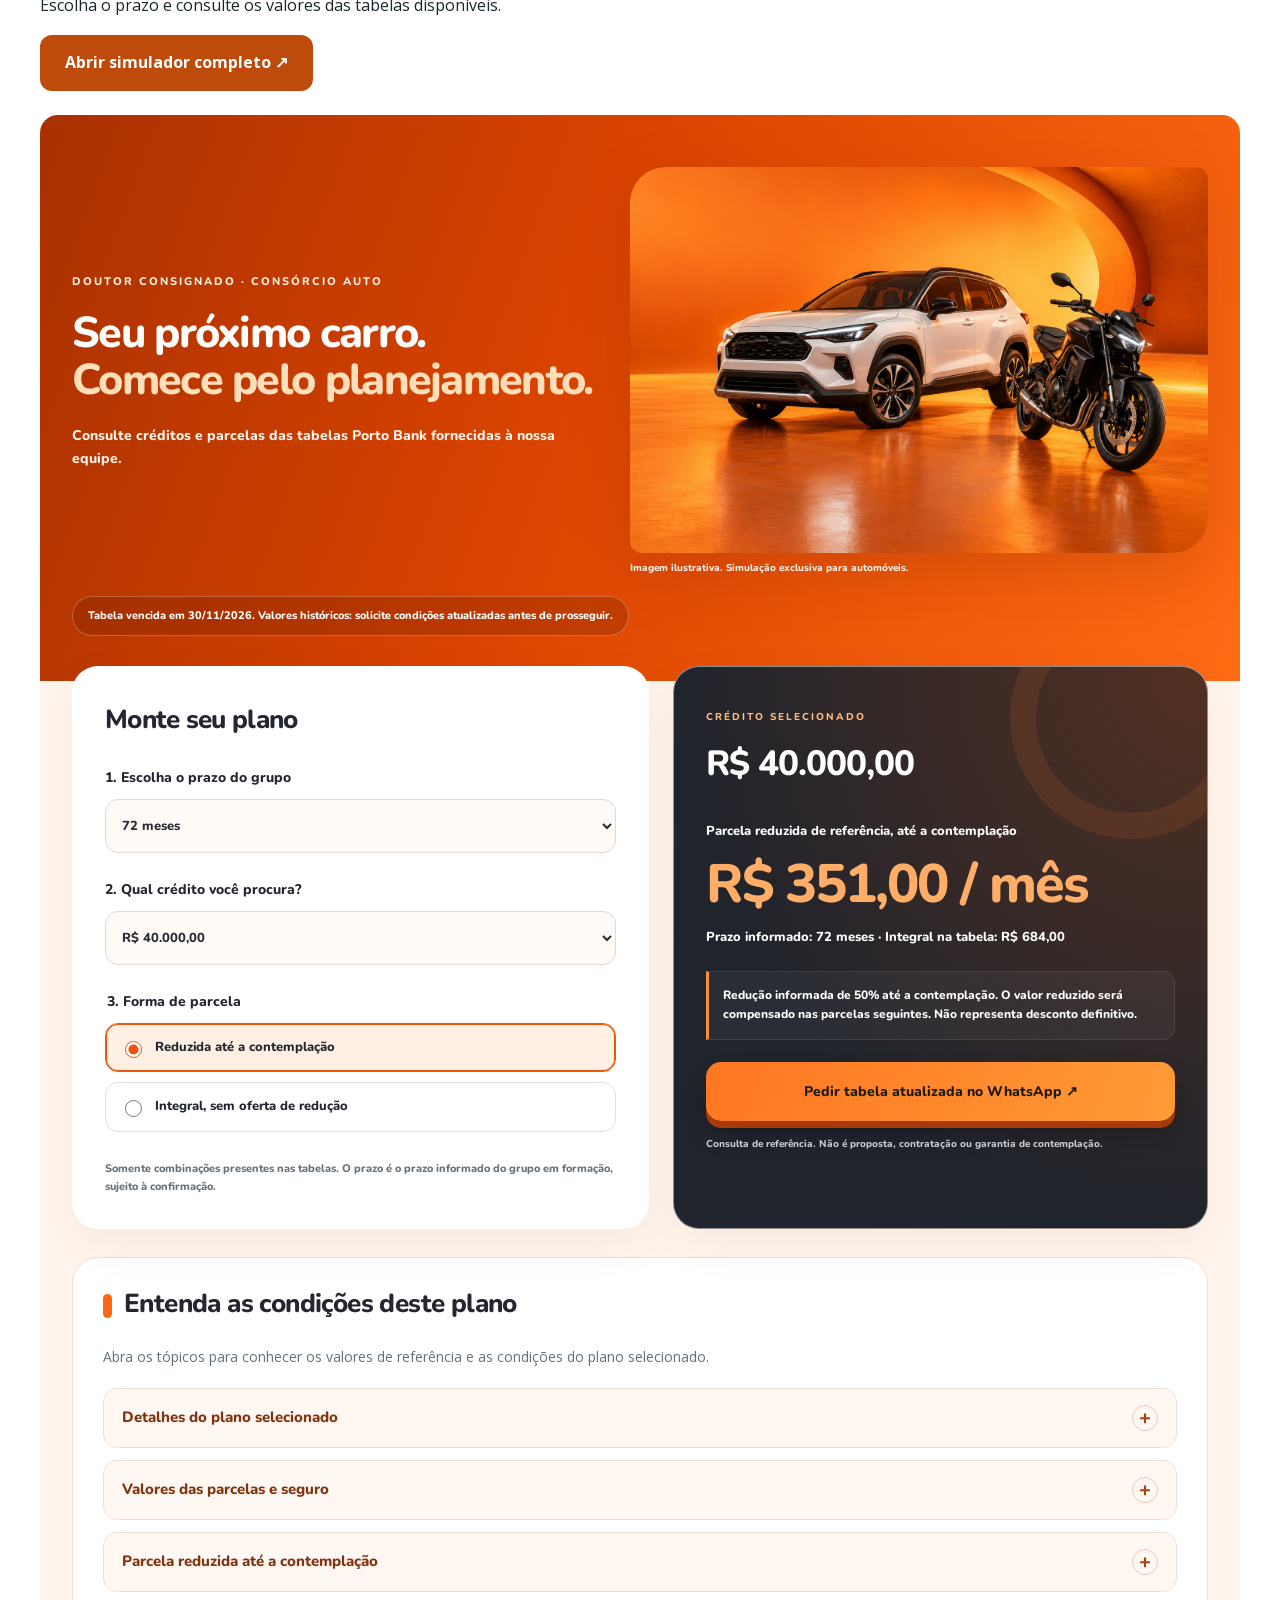
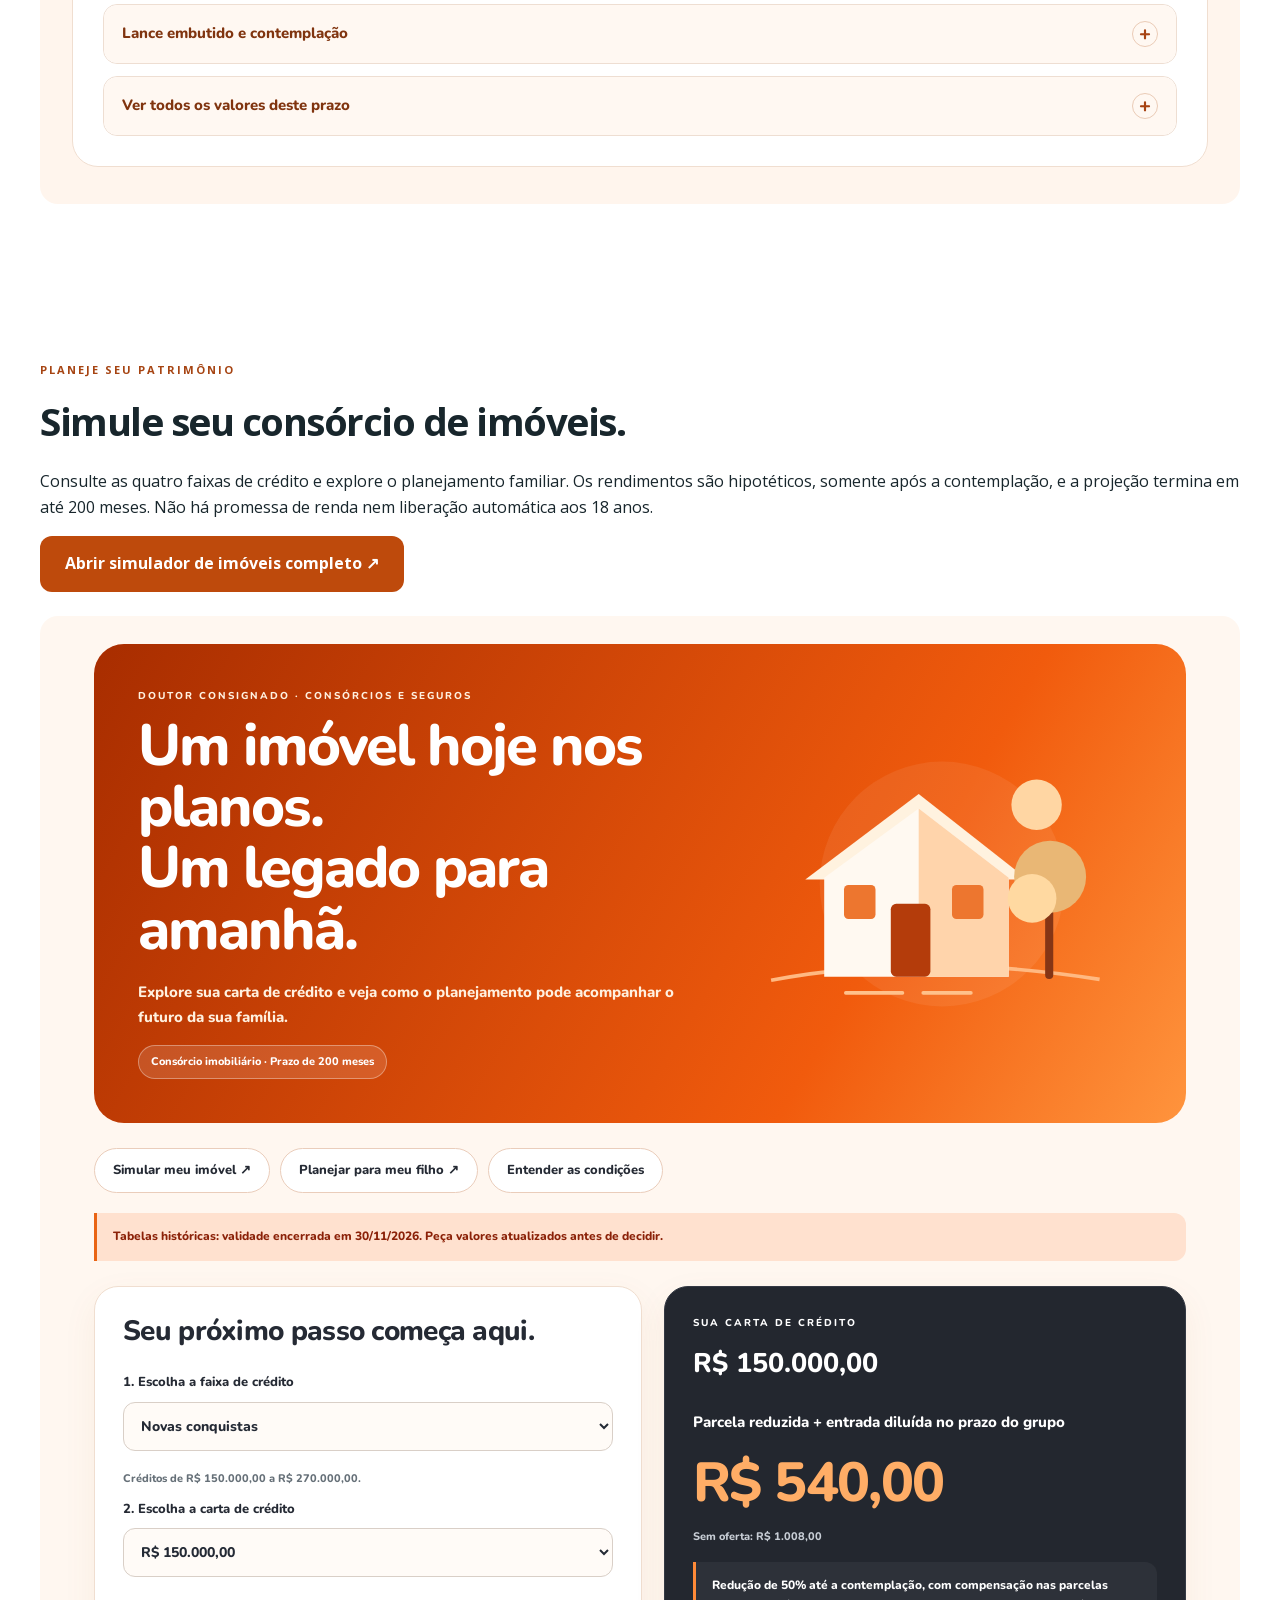
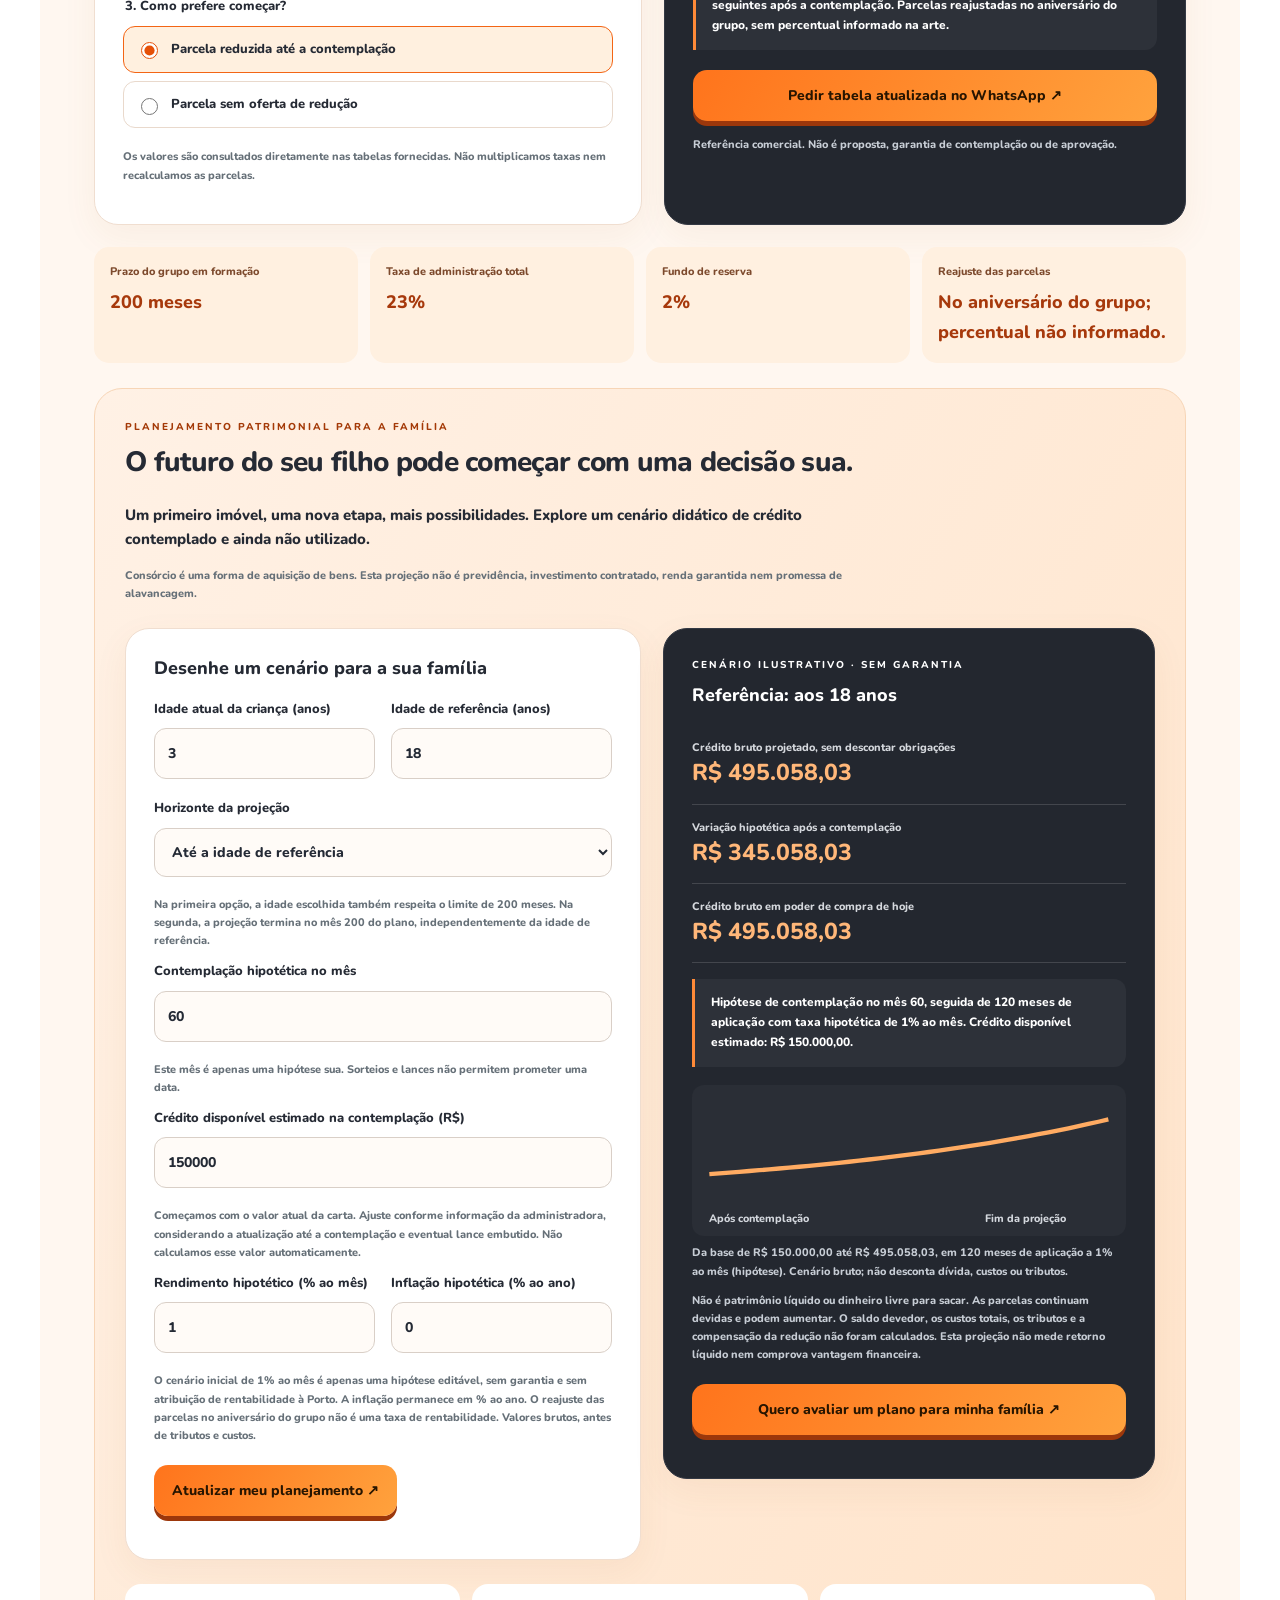
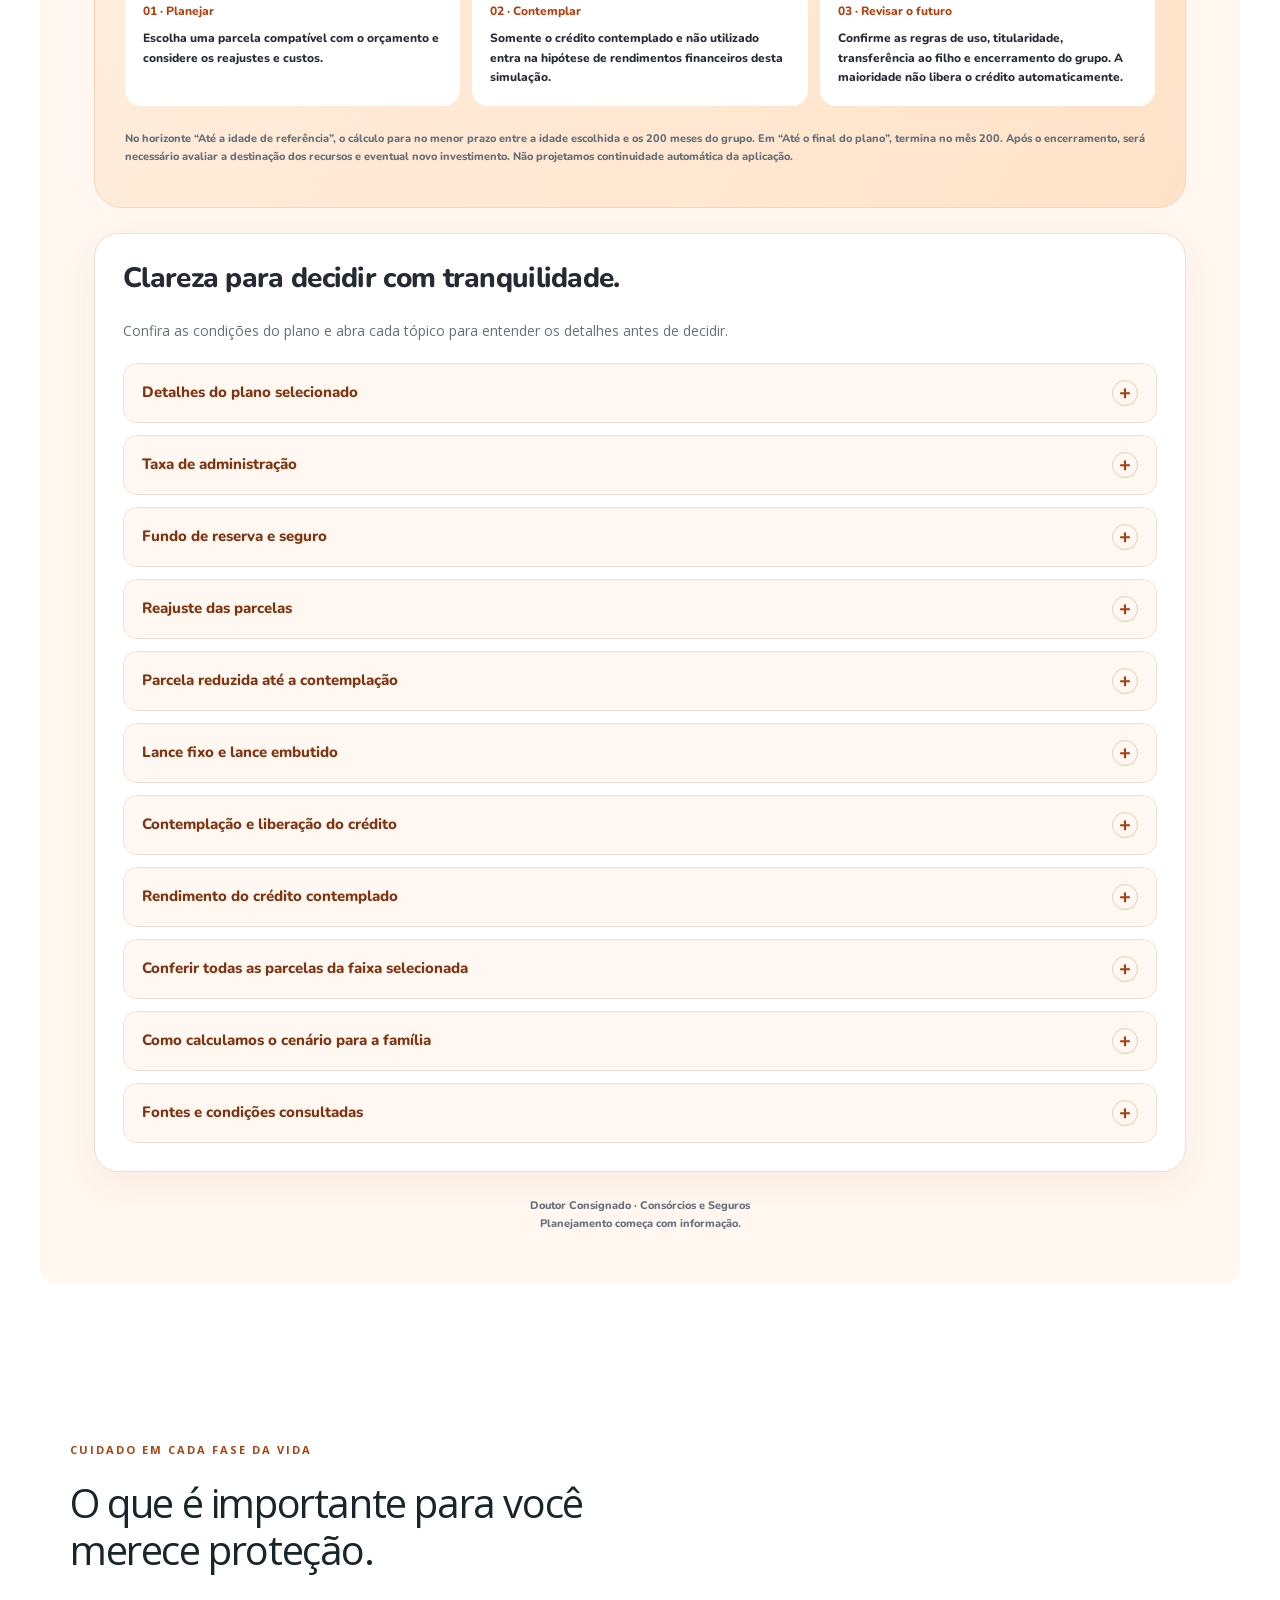
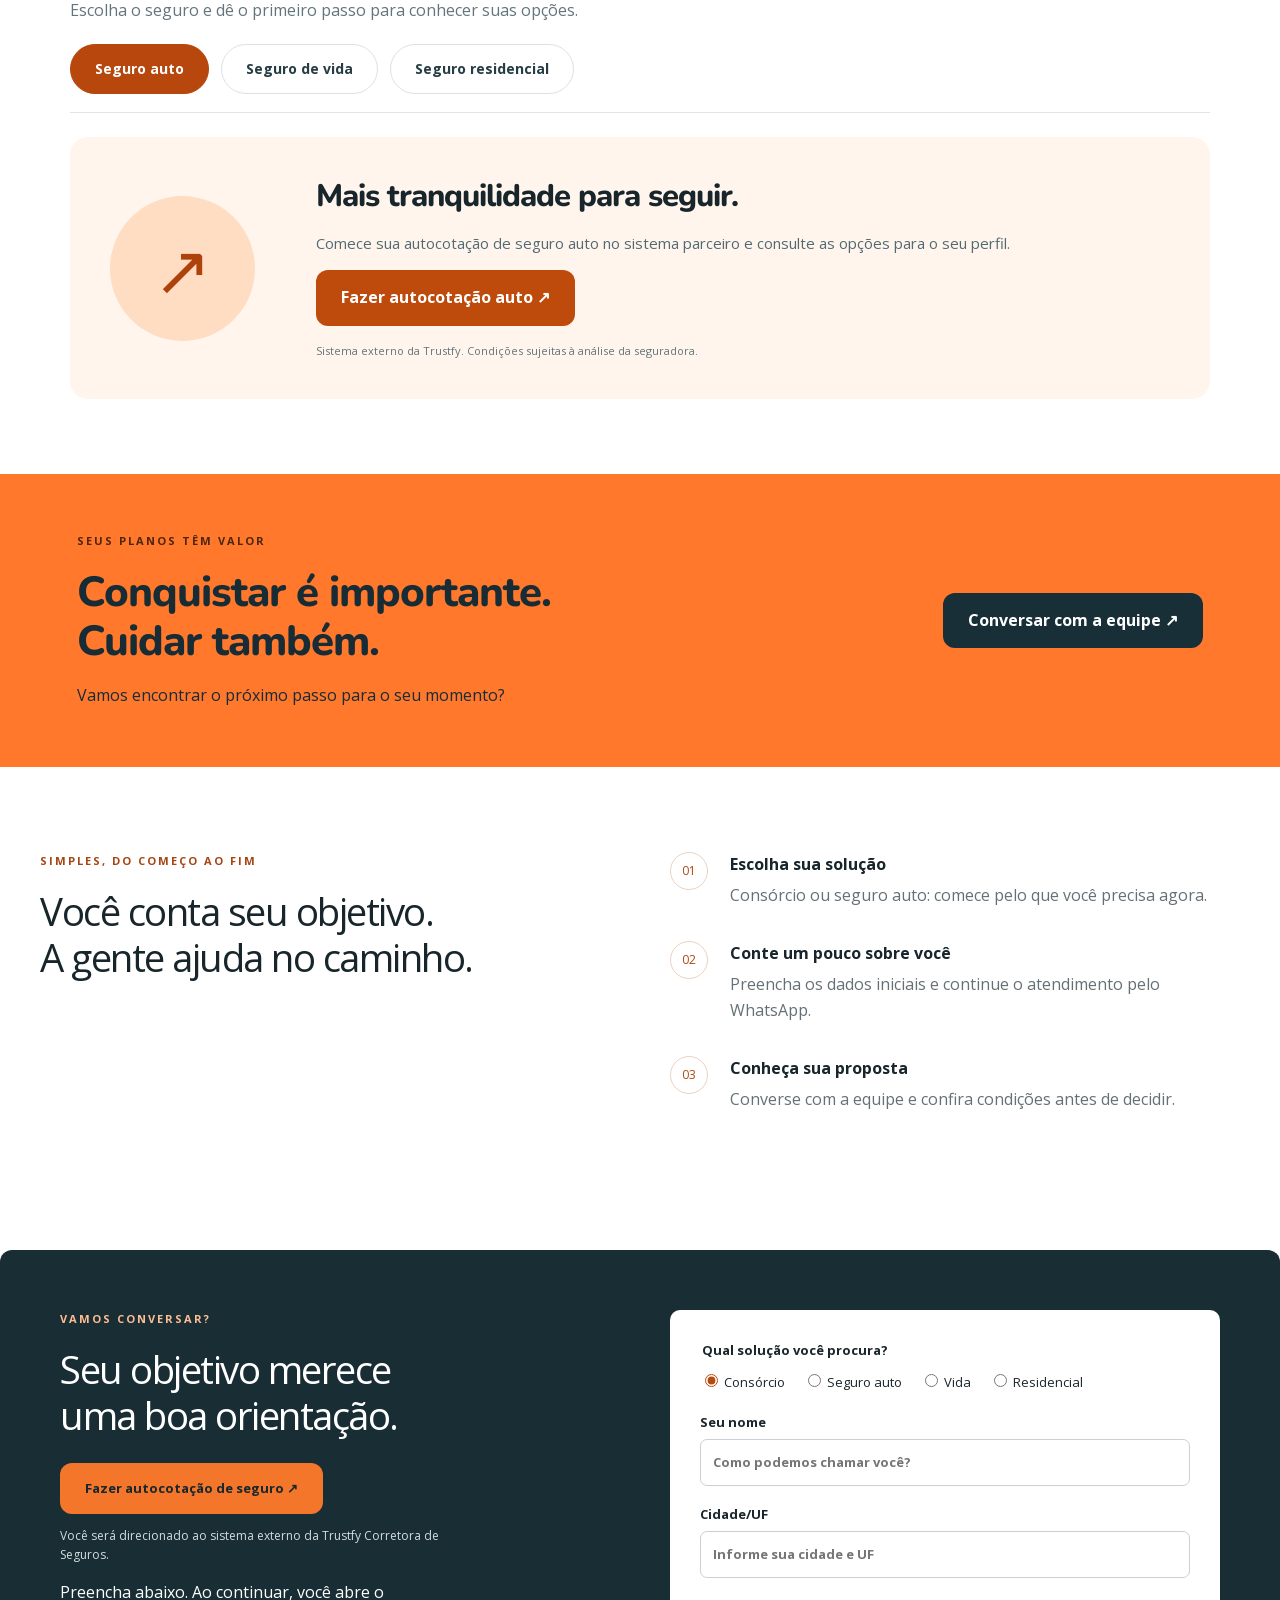
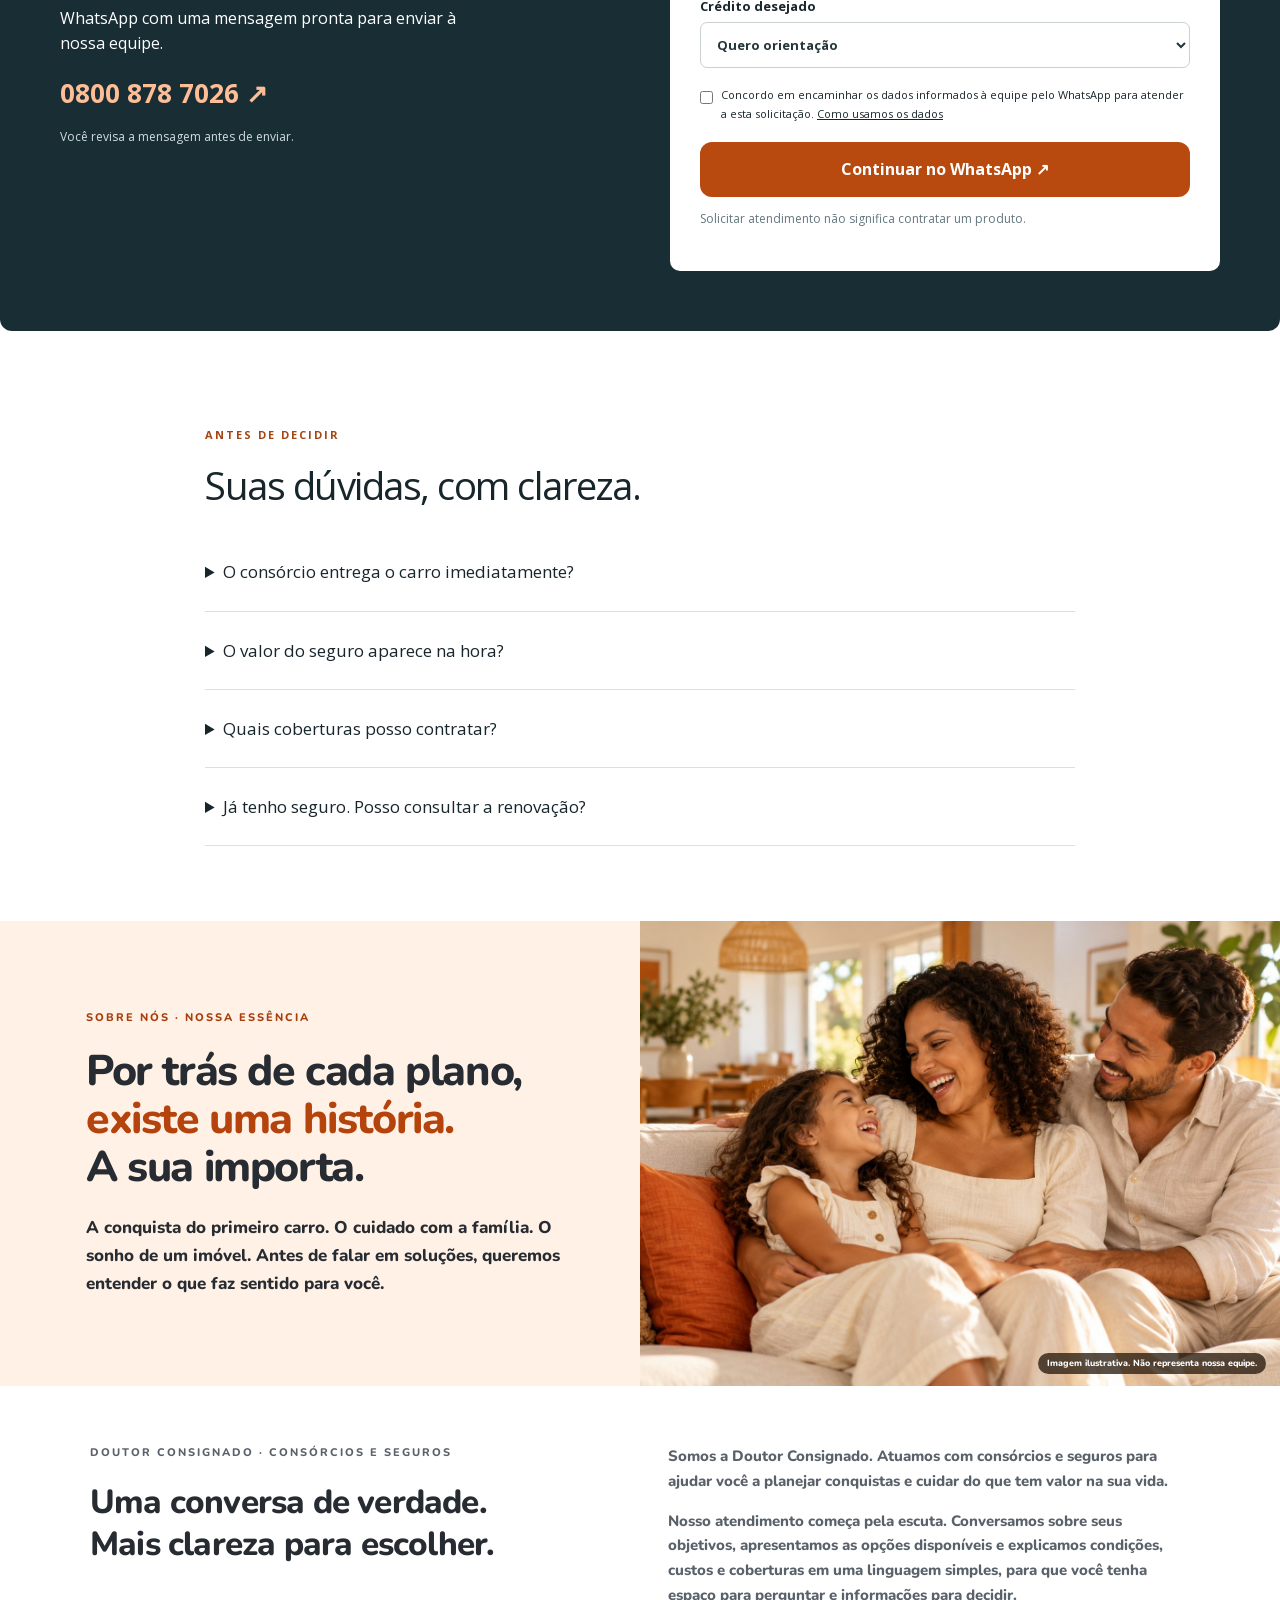
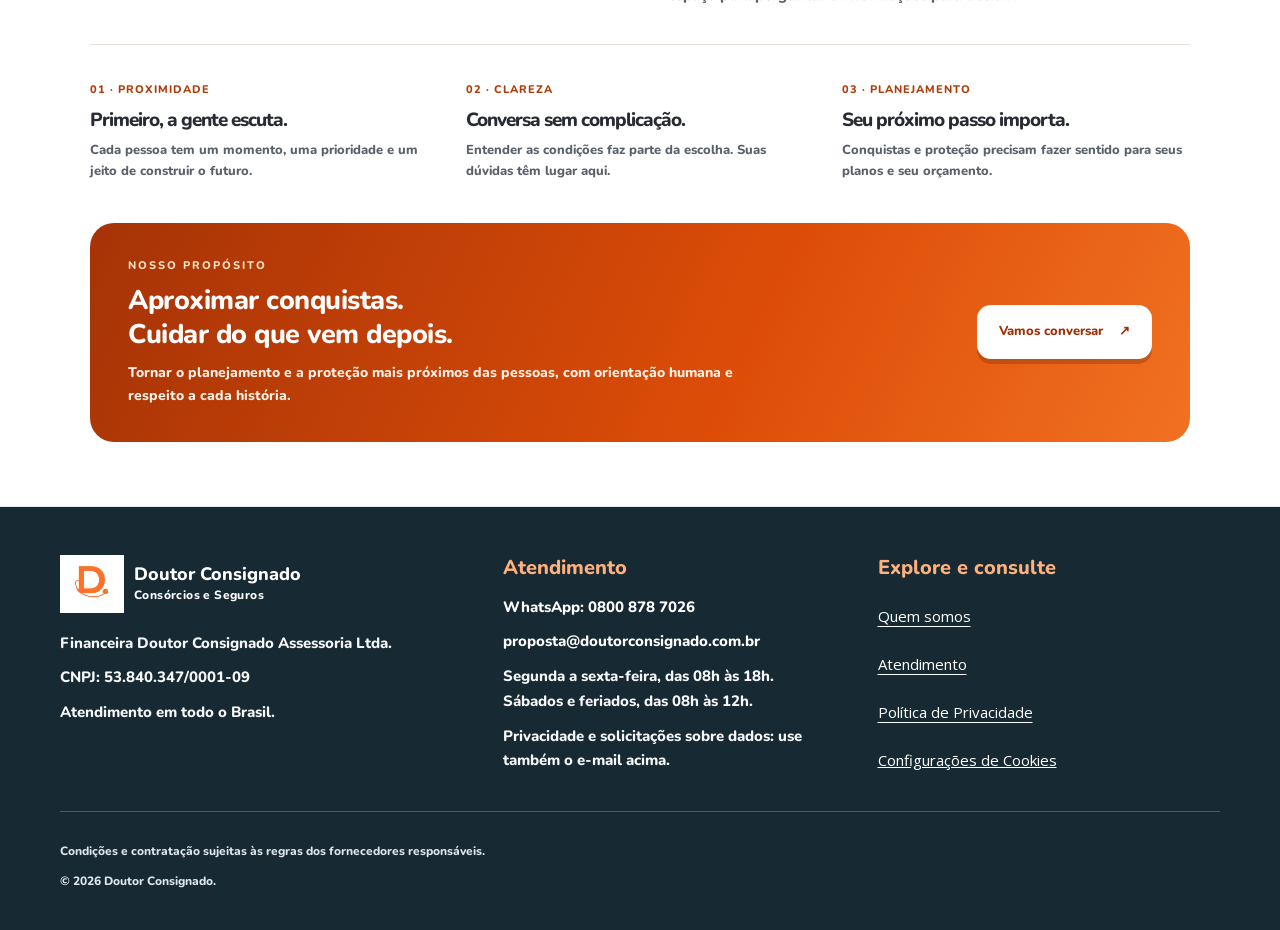
==== commit f50ea7e8: "Organiza benefícios em cartões responsivos com cores suaves" ====
--- a/index.html
+++ b/index.html
@@ -1,7 +1,7 @@
 <!doctype html>
 <html lang="pt-BR"><head><meta charset="utf-8"><meta name="viewport" content="width=device-width,initial-scale=1"><meta name="description" content="Planeje seu próximo carro com consórcio e solicite uma cotação de seguro auto com a Doutor Consignado."><title>Consórcios e Seguros | Doutor Consignado</title><link rel="stylesheet" href="styles.css"><link rel="stylesheet" href="sobre-nos.css"><script defer src="config.js"></script><script defer src="app.js"></script><link rel="stylesheet" href="privacidade.css"><script defer src="privacidade.js"></script><link rel="icon" href="favicon.ico?v=1" sizes="16x16 32x32 48x48"><link rel="icon" type="image/png" sizes="32x32" href="favicon-32.png?v=1"><link rel="icon" type="image/png" sizes="192x192" href="favicon-192.png?v=1"></head><body>
 <header><a class="brand" href="#inicio" aria-label="Doutor Consignado, início"><span class="logo-original"><img src="logo-doutor.jpeg" alt="Logo D Doutor Consignado"></span><span>Doutor Consignado<small>Consórcios e Seguros</small></span></a><button class="menu-toggle" type="button" aria-expanded="false" aria-controls="site-menu" aria-label="Abrir menu principal"><span class="menu-toggle__icon" aria-hidden="true"><span></span><span></span><span></span></span><span>Menu</span></button><nav id="site-menu" aria-label="Menu principal"><a class="button nav-simulator" href="#simulador">Simular consórcio</a><a href="#solucoes">Consórcios</a><a href="#simulador-imoveis">Consórcio de imóveis</a><a href="#seguros">Seguros</a><a href="#quem-somos">Quem somos</a><a href="#como-funciona">Como funciona</a><a href="#duvidas">Dúvidas</a></nav><a class="button outline" href="#cotacao">Fale com a gente ↗</a></header>
-<main><div class="utility"><span>Planejamento para conquistar. Proteção para seguir.</span><a href="#cotacao">Atendimento · 0800 878 7026 ↗</a></div><section class="hero" id="inicio"><div class="hero-inner"><p class="eyebrow">DOUTOR CONSIGNADO / AUTO</p><h1>Seu próximo destino <br> começa com uma <br> <em>boa escolha.</em></h1><p class="intro">Planeje a conquista do seu carro. <br> Encontre a proteção para cada caminho.</p><div class="actions"><a class="button" href="https://sistema.cronosmulticalculo.com.br/link/trustfy-corretora-de-seguros-ltda/HSDCMZfS92" target="_blank" rel="noopener noreferrer">Cotar seguro auto <span>↗</span></a><a class="button hero-secondary" href="#simulador">Simular consórcio →</a></div><p class="hero-caption">Para seus planos. Para sua tranquilidade.</p></div><img class="hero-mobile-image" src="hero-auto.jpg" alt="Mulher ao volante de um carro em uma paisagem ao pôr do sol" width="2172" height="724" decoding="async"><span class="image-credit">Imagem ilustrativa</span></section><div class="product-bar"><a href="https://sistema.cronosmulticalculo.com.br/link/trustfy-corretora-de-seguros-ltda/HSDCMZfS92" target="_blank" rel="noopener noreferrer"><span>01</span><div><small>QUERO PROTEGER</small><b>Cotar meu seguro auto</b></div><strong>↗</strong></a><a href="#simulador"><span>02</span><div><small>QUERO CONQUISTAR</small><b>Simular consórcio</b></div><strong>→</strong></a><a href="#cotacao"><span>03</span><div><small>PREFIRO CONVERSAR</small><b>Falar com um especialista</b></div><strong>→</strong></a></div><section class="benefits section"><div><span class="line-icon">↗</span><h3>Seu plano, <br> seu ritmo.</h3><p>Conheça opções de consórcio de acordo com seu objetivo.</p></div><div><span class="line-icon">◎</span><h3>Proteção que <br> faz sentido.</h3><p>Avalie coberturas, franquias e condições para o seu perfil.</p></div><div><span class="line-icon">⌘</span><h3>Cotação <br> on-line.</h3><p>Acesse nosso sistema parceiro e comece sua autocotação.</p></div><div><span class="line-icon">♡</span><h3>Gente que <br> te orienta.</h3><p>Conte com nossa equipe para entender as propostas.</p></div></section><section id="solucoes" class="section"><div class="section-head"><p class="eyebrow">ESCOLHA SEU CAMINHO</p><h2>Uma solução para cada <br> momento da sua vida.</h2></div><p class="solutions-intro">Da conquista do próximo carro à proteção de todos os dias, encontre o caminho que combina com você.</p><div class="solution-stories"><article class="story story-plan"><div class="story-copy"><span class="story-tag">CONSÓRCIO AUTO</span><h3>Tem um novo carro <br> nos seus planos?</h3><p>Transforme a vontade de conquistar em planejamento. Converse sobre crédito, prazos e condições para o seu objetivo.</p><a href="#simulador" class="button">Simular consórcio</a><a href="#cotacao" data-product="Consórcio" class="text-link">Prefiro conversar com a equipe →</a><small>Contemplação por sorteio ou lance, conforme regras do grupo. Consulte taxas e custos. Sem garantia de data.</small></div><div class="story-photo"><img src="consorcio-vida.jpg" alt="Casal ao lado de um carro em uma residência"><span class="photo-note">Imagem ilustrativa</span></div></article><article class="story story-insurance"><div class="story-copy"><span class="story-tag">SEGURO AUTO</span><h3>Mais tranquilidade <br> em cada trajeto.</h3><p>Seu carro faz parte da sua vida. Comece sua autocotação e avalie opções de proteção para seguir com confiança.</p><a href="https://sistema.cronosmulticalculo.com.br/link/trustfy-corretora-de-seguros-ltda/HSDCMZfS92" target="_blank" rel="noopener noreferrer" class="button">Fazer minha autocotação ↗</a><small>Cotação no sistema externo da Trustfy. Valores, coberturas e aceitação sujeitos às condições da seguradora.</small></div><div class="story-photo"><img src="hero-auto.jpg" alt="Mulher no banco do motorista de um automóvel"><span class="photo-note">Imagem ilustrativa</span></div></article><article class="story story-property"><div class="story-copy"><span class="story-tag">CONSÓRCIO DE IMÓVEIS</span><h3>Um imóvel nos planos. <br> Um futuro para construir.</h3><p>Consulte as cartas e parcelas disponíveis e explore um cenário de planejamento patrimonial para sua família.</p><a href="#simulador-imoveis" class="button">Simular imóvel</a><small>Projeção ilustrativa, com rendimento hipotético somente após a contemplação e limite de 200 meses. Sem promessa de renda ou saque aos 18 anos.</small></div><div class="story-photo"><img src="imovel-consorcio.jpg" alt="Casa contemporânea com jardim ao pôr do sol" loading="lazy" decoding="async"><span class="photo-note">Imagem ilustrativa</span></div></article></div></section><section id="simulador" class="section"><p class="eyebrow">PLANEJE SUA CONQUISTA</p><h2>Simule seu consórcio de automóvel.</h2><p>Escolha o prazo e consulte os valores das tabelas disponíveis.</p><a class="button" href="simulador-consorcio.html" target="_blank" rel="noopener noreferrer">Abrir simulador completo ↗</a><iframe src="simulador-consorcio.html" title="Simulador de consórcio de automóvel" loading="eager" style="width:100%;height:1450px;border:0;border-radius:18px;margin-top:24px"></iframe></section><section id="simulador-imoveis" class="section"><p class="eyebrow">PLANEJE SEU PATRIMÔNIO</p><h2>Simule seu consórcio de imóveis.</h2><p>Consulte as quatro faixas de crédito e explore o planejamento familiar. Os rendimentos são hipotéticos, somente após a contemplação, e a projeção termina em até 200 meses. Não há promessa de renda nem liberação automática aos 18 anos.</p><a class="button" href="simulador-imoveis.html" target="_blank" rel="noopener noreferrer">Abrir simulador de imóveis completo ↗</a><iframe src="simulador-imoveis.html" title="Simulador de consórcio de imóveis e planejamento familiar" loading="eager" style="width:100%;height:1800px;border:0;border-radius:18px;margin-top:24px"></iframe></section><section id="seguros" class="section insurance-hub"><div class="section-head"><p class="eyebrow">CUIDADO EM CADA FASE DA VIDA</p><h2>O que é importante para você <br> merece proteção.</h2><p>Escolha o seguro e dê o primeiro passo para conhecer suas opções.</p></div><div class="insurance-tabs" role="tablist" aria-label="Tipos de seguro"><button type="button" role="tab" id="tab-auto" aria-controls="panel-auto" aria-selected="true" data-insurance="auto">Seguro auto</button><button type="button" role="tab" id="tab-vida" aria-controls="panel-vida" aria-selected="false" tabindex="-1" data-insurance="vida">Seguro de vida</button><button type="button" role="tab" id="tab-casa" aria-controls="panel-casa" aria-selected="false" tabindex="-1" data-insurance="casa">Seguro residencial</button></div><div id="panel-auto" role="tabpanel" aria-labelledby="tab-auto" class="insurance-panel"><span class="insurance-symbol" aria-hidden="true">↗</span><div><h3>Mais tranquilidade para seguir.</h3><p>Comece sua autocotação de seguro auto no sistema parceiro e consulte as opções para o seu perfil.</p><a class="button" href="https://sistema.cronosmulticalculo.com.br/link/trustfy-corretora-de-seguros-ltda/HSDCMZfS92" target="_blank" rel="noopener noreferrer">Fazer autocotação auto ↗</a><small>Sistema externo da Trustfy. Condições sujeitas à análise da seguradora.</small></div></div><div id="panel-vida" role="tabpanel" aria-labelledby="tab-vida" class="insurance-panel" hidden><span class="insurance-symbol" aria-hidden="true">♡</span><div><h3>Cuidar de você também é cuidar de quem você ama.</h3><p>Converse sobre seguro de vida e conheça possibilidades de proteção financeira para diferentes momentos e necessidades.</p><a class="button" href="#cotacao" data-product="Seguro de vida">Solicitar cotação de vida →</a><small>Atendimento pelo WhatsApp. Coberturas, limites e aceitação dependem da proposta.</small></div></div><div id="panel-casa" role="tabpanel" aria-labelledby="tab-casa" class="insurance-panel" hidden><span class="insurance-symbol" aria-hidden="true">⌂</span><div><h3>Seu lar é parte da sua história.</h3><p>Solicite orientação para conhecer opções de seguro residencial e avaliar coberturas para sua casa ou apartamento.</p><a class="button" href="#cotacao" data-product="Seguro residencial">Solicitar cotação residencial →</a><small>Atendimento pelo WhatsApp. Coberturas e assistências variam conforme a contratação.</small></div></div></section><section class="orange-band"><div><p class="eyebrow">SEUS PLANOS TÊM VALOR</p><h2>Conquistar é importante. <br> Cuidar também.</h2><p>Vamos encontrar o próximo passo para o seu momento?</p></div><a href="#cotacao" class="button">Conversar com a equipe ↗</a></section><section id="como-funciona" class="section process"><div><p class="eyebrow">SIMPLES, DO COMEÇO AO FIM</p><h2>Você conta seu objetivo. <br> A gente ajuda no caminho.</h2></div><ol><li><b>Escolha sua solução</b><p>Consórcio ou seguro auto: comece pelo que você precisa agora.</p></li><li><b>Conte um pouco sobre você</b><p>Preencha os dados iniciais e continue o atendimento pelo WhatsApp.</p></li><li><b>Conheça sua proposta</b><p>Converse com a equipe e confira condições antes de decidir.</p></li></ol></section>
+<main><div class="utility"><span>Planejamento para conquistar. Proteção para seguir.</span><a href="#cotacao">Atendimento · 0800 878 7026 ↗</a></div><section class="hero" id="inicio"><div class="hero-inner"><p class="eyebrow">DOUTOR CONSIGNADO / AUTO</p><h1>Seu próximo destino <br> começa com uma <br> <em>boa escolha.</em></h1><p class="intro">Planeje a conquista do seu carro. <br> Encontre a proteção para cada caminho.</p><div class="actions"><a class="button" href="https://sistema.cronosmulticalculo.com.br/link/trustfy-corretora-de-seguros-ltda/HSDCMZfS92" target="_blank" rel="noopener noreferrer">Cotar seguro auto <span>↗</span></a><a class="button hero-secondary" href="#simulador">Simular consórcio →</a></div><p class="hero-caption">Para seus planos. Para sua tranquilidade.</p></div><img class="hero-mobile-image" src="hero-auto.jpg" alt="Mulher ao volante de um carro em uma paisagem ao pôr do sol" width="2172" height="724" decoding="async"><span class="image-credit">Imagem ilustrativa</span></section><div class="product-bar"><a href="https://sistema.cronosmulticalculo.com.br/link/trustfy-corretora-de-seguros-ltda/HSDCMZfS92" target="_blank" rel="noopener noreferrer"><span>01</span><div><small>QUERO PROTEGER</small><b>Cotar meu seguro auto</b></div><strong>↗</strong></a><a href="#simulador"><span>02</span><div><small>QUERO CONQUISTAR</small><b>Simular consórcio</b></div><strong>→</strong></a><a href="#cotacao"><span>03</span><div><small>PREFIRO CONVERSAR</small><b>Falar com um especialista</b></div><strong>→</strong></a></div><section class="benefits section" aria-label="Planejamento, proteção e orientação"><div><span class="line-icon" aria-hidden="true"><svg width="24" height="24" viewBox="0 0 24 24" fill="none" stroke="currentColor" stroke-width="1.8" stroke-linecap="round" stroke-linejoin="round" focusable="false"><path d="M7 17 17 7M7 7h10v10"/></svg></span><h3>Seu plano, <br> seu ritmo.</h3><p>Conheça opções de consórcio de acordo com seu objetivo.</p></div><div><span class="line-icon" aria-hidden="true">◎</span><h3>Proteção que <br> faz sentido.</h3><p>Avalie coberturas, franquias e condições para o seu perfil.</p></div><div><span class="line-icon" aria-hidden="true">⌘</span><h3>Cotação <br> on-line.</h3><p>Acesse nosso sistema parceiro e comece sua autocotação.</p></div><div><span class="line-icon" aria-hidden="true">♡</span><h3>Gente que <br> te orienta.</h3><p>Conte com nossa equipe para entender as propostas.</p></div></section><section id="solucoes" class="section"><div class="section-head"><p class="eyebrow">ESCOLHA SEU CAMINHO</p><h2>Uma solução para cada <br> momento da sua vida.</h2></div><p class="solutions-intro">Da conquista do próximo carro à proteção de todos os dias, encontre o caminho que combina com você.</p><div class="solution-stories"><article class="story story-plan"><div class="story-copy"><span class="story-tag">CONSÓRCIO AUTO</span><h3>Tem um novo carro <br> nos seus planos?</h3><p>Transforme a vontade de conquistar em planejamento. Converse sobre crédito, prazos e condições para o seu objetivo.</p><a href="#simulador" class="button">Simular consórcio</a><a href="#cotacao" data-product="Consórcio" class="text-link">Prefiro conversar com a equipe →</a><small>Contemplação por sorteio ou lance, conforme regras do grupo. Consulte taxas e custos. Sem garantia de data.</small></div><div class="story-photo"><img src="consorcio-vida.jpg" alt="Casal ao lado de um carro em uma residência"><span class="photo-note">Imagem ilustrativa</span></div></article><article class="story story-insurance"><div class="story-copy"><span class="story-tag">SEGURO AUTO</span><h3>Mais tranquilidade <br> em cada trajeto.</h3><p>Seu carro faz parte da sua vida. Comece sua autocotação e avalie opções de proteção para seguir com confiança.</p><a href="https://sistema.cronosmulticalculo.com.br/link/trustfy-corretora-de-seguros-ltda/HSDCMZfS92" target="_blank" rel="noopener noreferrer" class="button">Fazer minha autocotação ↗</a><small>Cotação no sistema externo da Trustfy. Valores, coberturas e aceitação sujeitos às condições da seguradora.</small></div><div class="story-photo"><img src="hero-auto.jpg" alt="Mulher no banco do motorista de um automóvel"><span class="photo-note">Imagem ilustrativa</span></div></article><article class="story story-property"><div class="story-copy"><span class="story-tag">CONSÓRCIO DE IMÓVEIS</span><h3>Um imóvel nos planos. <br> Um futuro para construir.</h3><p>Consulte as cartas e parcelas disponíveis e explore um cenário de planejamento patrimonial para sua família.</p><a href="#simulador-imoveis" class="button">Simular imóvel</a><small>Projeção ilustrativa, com rendimento hipotético somente após a contemplação e limite de 200 meses. Sem promessa de renda ou saque aos 18 anos.</small></div><div class="story-photo"><img src="imovel-consorcio.jpg" alt="Casa contemporânea com jardim ao pôr do sol" loading="lazy" decoding="async"><span class="photo-note">Imagem ilustrativa</span></div></article></div></section><section id="simulador" class="section"><p class="eyebrow">PLANEJE SUA CONQUISTA</p><h2>Simule seu consórcio de automóvel.</h2><p>Escolha o prazo e consulte os valores das tabelas disponíveis.</p><a class="button" href="simulador-consorcio.html" target="_blank" rel="noopener noreferrer">Abrir simulador completo ↗</a><iframe src="simulador-consorcio.html" title="Simulador de consórcio de automóvel" loading="eager" style="width:100%;height:1450px;border:0;border-radius:18px;margin-top:24px"></iframe></section><section id="simulador-imoveis" class="section"><p class="eyebrow">PLANEJE SEU PATRIMÔNIO</p><h2>Simule seu consórcio de imóveis.</h2><p>Consulte as quatro faixas de crédito e explore o planejamento familiar. Os rendimentos são hipotéticos, somente após a contemplação, e a projeção termina em até 200 meses. Não há promessa de renda nem liberação automática aos 18 anos.</p><a class="button" href="simulador-imoveis.html" target="_blank" rel="noopener noreferrer">Abrir simulador de imóveis completo ↗</a><iframe src="simulador-imoveis.html" title="Simulador de consórcio de imóveis e planejamento familiar" loading="eager" style="width:100%;height:1800px;border:0;border-radius:18px;margin-top:24px"></iframe></section><section id="seguros" class="section insurance-hub"><div class="section-head"><p class="eyebrow">CUIDADO EM CADA FASE DA VIDA</p><h2>O que é importante para você <br> merece proteção.</h2><p>Escolha o seguro e dê o primeiro passo para conhecer suas opções.</p></div><div class="insurance-tabs" role="tablist" aria-label="Tipos de seguro"><button type="button" role="tab" id="tab-auto" aria-controls="panel-auto" aria-selected="true" data-insurance="auto">Seguro auto</button><button type="button" role="tab" id="tab-vida" aria-controls="panel-vida" aria-selected="false" tabindex="-1" data-insurance="vida">Seguro de vida</button><button type="button" role="tab" id="tab-casa" aria-controls="panel-casa" aria-selected="false" tabindex="-1" data-insurance="casa">Seguro residencial</button></div><div id="panel-auto" role="tabpanel" aria-labelledby="tab-auto" class="insurance-panel"><span class="insurance-symbol" aria-hidden="true">↗</span><div><h3>Mais tranquilidade para seguir.</h3><p>Comece sua autocotação de seguro auto no sistema parceiro e consulte as opções para o seu perfil.</p><a class="button" href="https://sistema.cronosmulticalculo.com.br/link/trustfy-corretora-de-seguros-ltda/HSDCMZfS92" target="_blank" rel="noopener noreferrer">Fazer autocotação auto ↗</a><small>Sistema externo da Trustfy. Condições sujeitas à análise da seguradora.</small></div></div><div id="panel-vida" role="tabpanel" aria-labelledby="tab-vida" class="insurance-panel" hidden><span class="insurance-symbol" aria-hidden="true">♡</span><div><h3>Cuidar de você também é cuidar de quem você ama.</h3><p>Converse sobre seguro de vida e conheça possibilidades de proteção financeira para diferentes momentos e necessidades.</p><a class="button" href="#cotacao" data-product="Seguro de vida">Solicitar cotação de vida →</a><small>Atendimento pelo WhatsApp. Coberturas, limites e aceitação dependem da proposta.</small></div></div><div id="panel-casa" role="tabpanel" aria-labelledby="tab-casa" class="insurance-panel" hidden><span class="insurance-symbol" aria-hidden="true">⌂</span><div><h3>Seu lar é parte da sua história.</h3><p>Solicite orientação para conhecer opções de seguro residencial e avaliar coberturas para sua casa ou apartamento.</p><a class="button" href="#cotacao" data-product="Seguro residencial">Solicitar cotação residencial →</a><small>Atendimento pelo WhatsApp. Coberturas e assistências variam conforme a contratação.</small></div></div></section><section class="orange-band"><div><p class="eyebrow">SEUS PLANOS TÊM VALOR</p><h2>Conquistar é importante. <br> Cuidar também.</h2><p>Vamos encontrar o próximo passo para o seu momento?</p></div><a href="#cotacao" class="button">Conversar com a equipe ↗</a></section><section id="como-funciona" class="section process"><div><p class="eyebrow">SIMPLES, DO COMEÇO AO FIM</p><h2>Você conta seu objetivo. <br> A gente ajuda no caminho.</h2></div><ol><li><b>Escolha sua solução</b><p>Consórcio ou seguro auto: comece pelo que você precisa agora.</p></li><li><b>Conte um pouco sobre você</b><p>Preencha os dados iniciais e continue o atendimento pelo WhatsApp.</p></li><li><b>Conheça sua proposta</b><p>Converse com a equipe e confira condições antes de decidir.</p></li></ol></section>
 <section id="cotacao" class="section quote"><div><p class="eyebrow">VAMOS CONVERSAR?</p><h2>Seu objetivo merece <br> uma boa orientação.</h2><a class="button" href="https://sistema.cronosmulticalculo.com.br/link/trustfy-corretora-de-seguros-ltda/HSDCMZfS92" target="_blank" rel="noopener noreferrer">Fazer autocotação de seguro ↗</a><p class="micro">Você será direcionado ao sistema externo da Trustfy Corretora de Seguros.</p><p>Preencha abaixo. Ao continuar, você abre o WhatsApp com uma mensagem pronta para enviar à nossa equipe.</p><a class="phone" data-whatsapp href="#">0800 878 7026 ↗</a><p class="micro">Você revisa a mensagem antes de enviar.</p></div><form id="lead-form"><fieldset><legend>Qual solução você procura?</legend><div class="choices"><label><input type="radio" name="produto" value="Consórcio" checked> Consórcio</label><label><input type="radio" name="produto" value="Seguro auto"> Seguro auto</label><label><input type="radio" name="produto" value="Seguro de vida"> Vida</label><label><input type="radio" name="produto" value="Seguro residencial"> Residencial</label></div></fieldset><label>Seu nome<input name="nome" autocomplete="name" required maxlength="80" placeholder="Como podemos chamar você?"></label><label>Cidade/UF<input name="cidade" autocomplete="address-level2" required maxlength="80" placeholder="Informe sua cidade e UF"></label><div id="consorcio-fields"><label>Crédito desejado<select name="credito"><option>Quero orientação</option><option>Até R$ 60 mil</option><option>De R$ 60 mil a R$ 100 mil</option><option>De R$ 100 mil a R$ 200 mil</option><option>Acima de R$ 200 mil</option></select></label></div><div id="seguro-fields" hidden><label>Marca, modelo e ano<input name="veiculo" maxlength="100" placeholder="Ex.: Chevrolet Onix 2023"></label><label>Tipo de cotação<select name="tipo"><option>Seguro novo</option><option>Renovação</option><option>Quero orientação</option></select></label></div><div id="other-fields" hidden><label>Conte o que você procura<textarea name="objetivo" rows="3" maxlength="500" placeholder="Ex.: quero proteção para minha família ou para meu apartamento."></textarea></label></div><label class="consent"><input type="checkbox" required> Concordo em encaminhar os dados informados à equipe pelo WhatsApp para atender a esta solicitação. <button type="button" id="privacy-open">Como usamos os dados</button></label><button class="button submit" type="submit">Continuar no WhatsApp ↗</button><p class="micro">Solicitar atendimento não significa contratar um produto.</p></form></section>
 <section id="duvidas" class="section faq"><p class="eyebrow">ANTES DE DECIDIR</p><h2>Suas dúvidas, com clareza.</h2><details><summary>O consórcio entrega o carro imediatamente?</summary><p>Não existe garantia de entrega imediata. A utilização do crédito depende da contemplação e das regras do grupo. Nossa equipe pode explicar as condições da proposta.</p></details><details><summary>O valor do seguro aparece na hora?</summary><p>Clique em “Cotar seguro auto” ou “Fazer autocotação auto” para acessar o sistema externo da Trustfy Corretora de Seguros. O preenchimento e a apresentação de resultados seguem as regras do sistema parceiro. Se preferir ajuda, use o formulário de atendimento pelo WhatsApp.</p></details><details><summary>Quais coberturas posso contratar?</summary><p>As opções variam conforme a proposta. Confira coberturas, limites, exclusões, franquias e assistências nas condições da seguradora antes de contratar.</p></details><details><summary>Já tenho seguro. Posso consultar a renovação?</summary><p>Sim. Selecione Seguro auto e Renovação no formulário para iniciar a conversa com nossa equipe.</p></details></section>
 <section class="dc-about" id="quem-somos" aria-labelledby="dc-about-title">
--- a/styles.css
+++ b/styles.css
@@ -127,3 +127,19 @@
 /* Whitespace belongs to the text; hidden line breaks must not join words. */
 .benefits h3{line-height:1.3;letter-spacing:-.3px}
 .story h3,.insurance-panel h3{line-height:1.25}
+
+/* Informational benefit cards: no pointer cursor or simulated link behavior. */
+.benefits.section{display:grid;grid-template-columns:repeat(4,minmax(0,1fr));gap:20px;padding-block:48px;align-items:stretch}
+.benefits>div{--benefit-bg:#fff0e3;--benefit-accent:#a94311;--benefit-circle:#ffdcc0;min-width:0;position:relative;padding:26px 24px;background:var(--benefit-bg);border:1px solid #c6ad9829;border-radius:22px;box-shadow:0 5px 18px #223c4909;cursor:default;transition:transform .18s ease,box-shadow .18s ease}
+.benefits>div:nth-child(2){--benefit-bg:#eaf3fb;--benefit-accent:#255979;--benefit-circle:#cfe4f4}
+.benefits>div:nth-child(3){--benefit-bg:#fff8ec;--benefit-accent:#935414;--benefit-circle:#ffe7bf}
+.benefits>div:nth-child(4){--benefit-bg:#edf6f5;--benefit-accent:#286160;--benefit-circle:#cfe9e5}
+.benefits .line-icon{display:grid;place-items:center;width:48px;height:48px;margin:0 0 20px;border-radius:50%;background:var(--benefit-circle);color:var(--benefit-accent);font:400 27px/1 'Segoe UI Symbol','Segoe UI',sans-serif}
+.benefits h3{margin:0 0 12px;color:#243a45;font-family:Nunito,'Segoe UI',sans-serif;font-size:23px;font-weight:700;line-height:1.3;letter-spacing:-.3px;overflow-wrap:break-word}
+.benefits h3 br{display:none}
+.benefits p{margin:0;color:#50616d;font-family:'Open Sans Local','Segoe UI',sans-serif;font-size:14px;font-weight:400;line-height:1.75;overflow-wrap:break-word}
+@media(min-width:851px) and (max-width:1099px){.benefits.section{grid-template-columns:repeat(2,minmax(0,1fr))}}
+@media(max-width:850px){.benefits.section{grid-template-columns:minmax(0,1fr);gap:14px;padding:30px 20px}.benefits>div{padding:22px;border-radius:20px}.benefits .line-icon{width:44px;height:44px;font-size:25px;margin-bottom:14px}.benefits h3{font-size:23px;margin-bottom:8px}}
+@media(hover:hover) and (pointer:fine){.benefits>div:hover{transform:translateY(-3px);box-shadow:0 9px 24px #223c4912}}
+.benefits>div:active{box-shadow:0 3px 12px #223c490e}
+@media(prefers-reduced-motion:reduce){.benefits>div{transition:none}.benefits>div:hover{transform:none}}
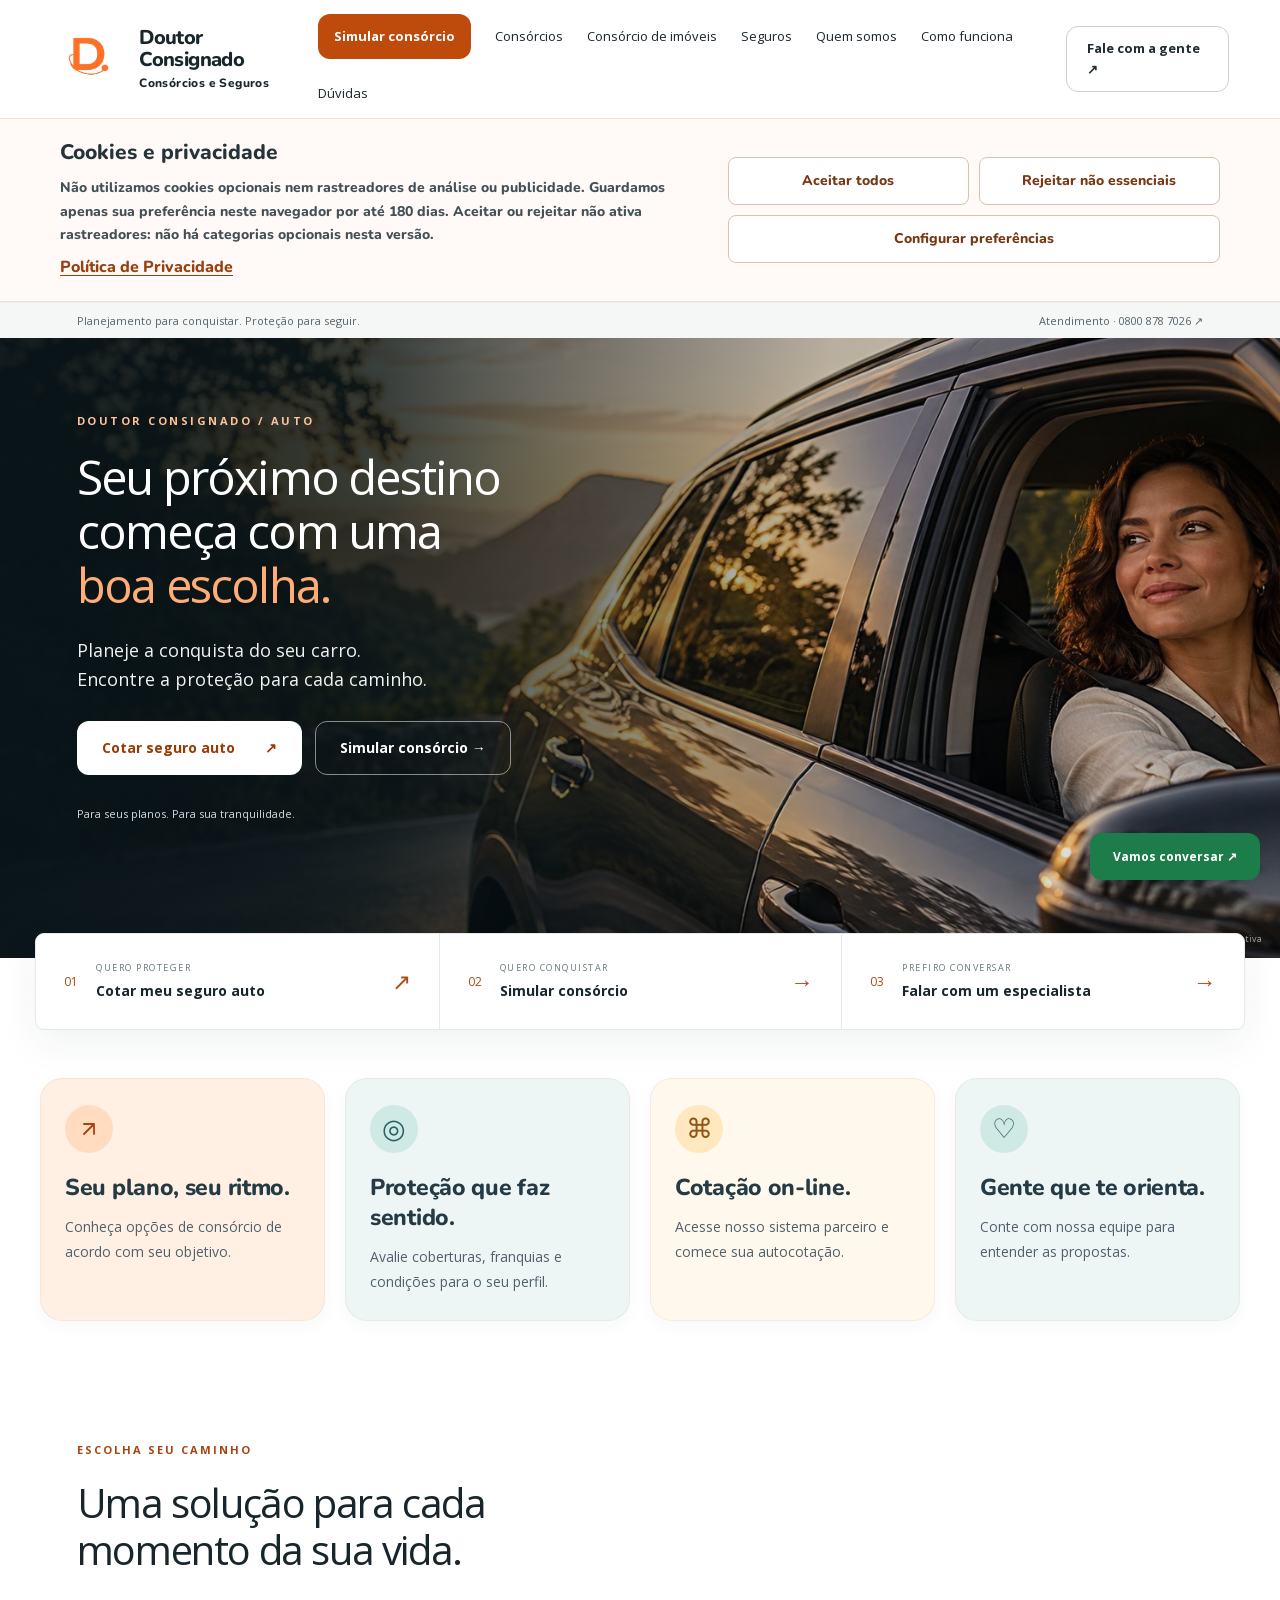
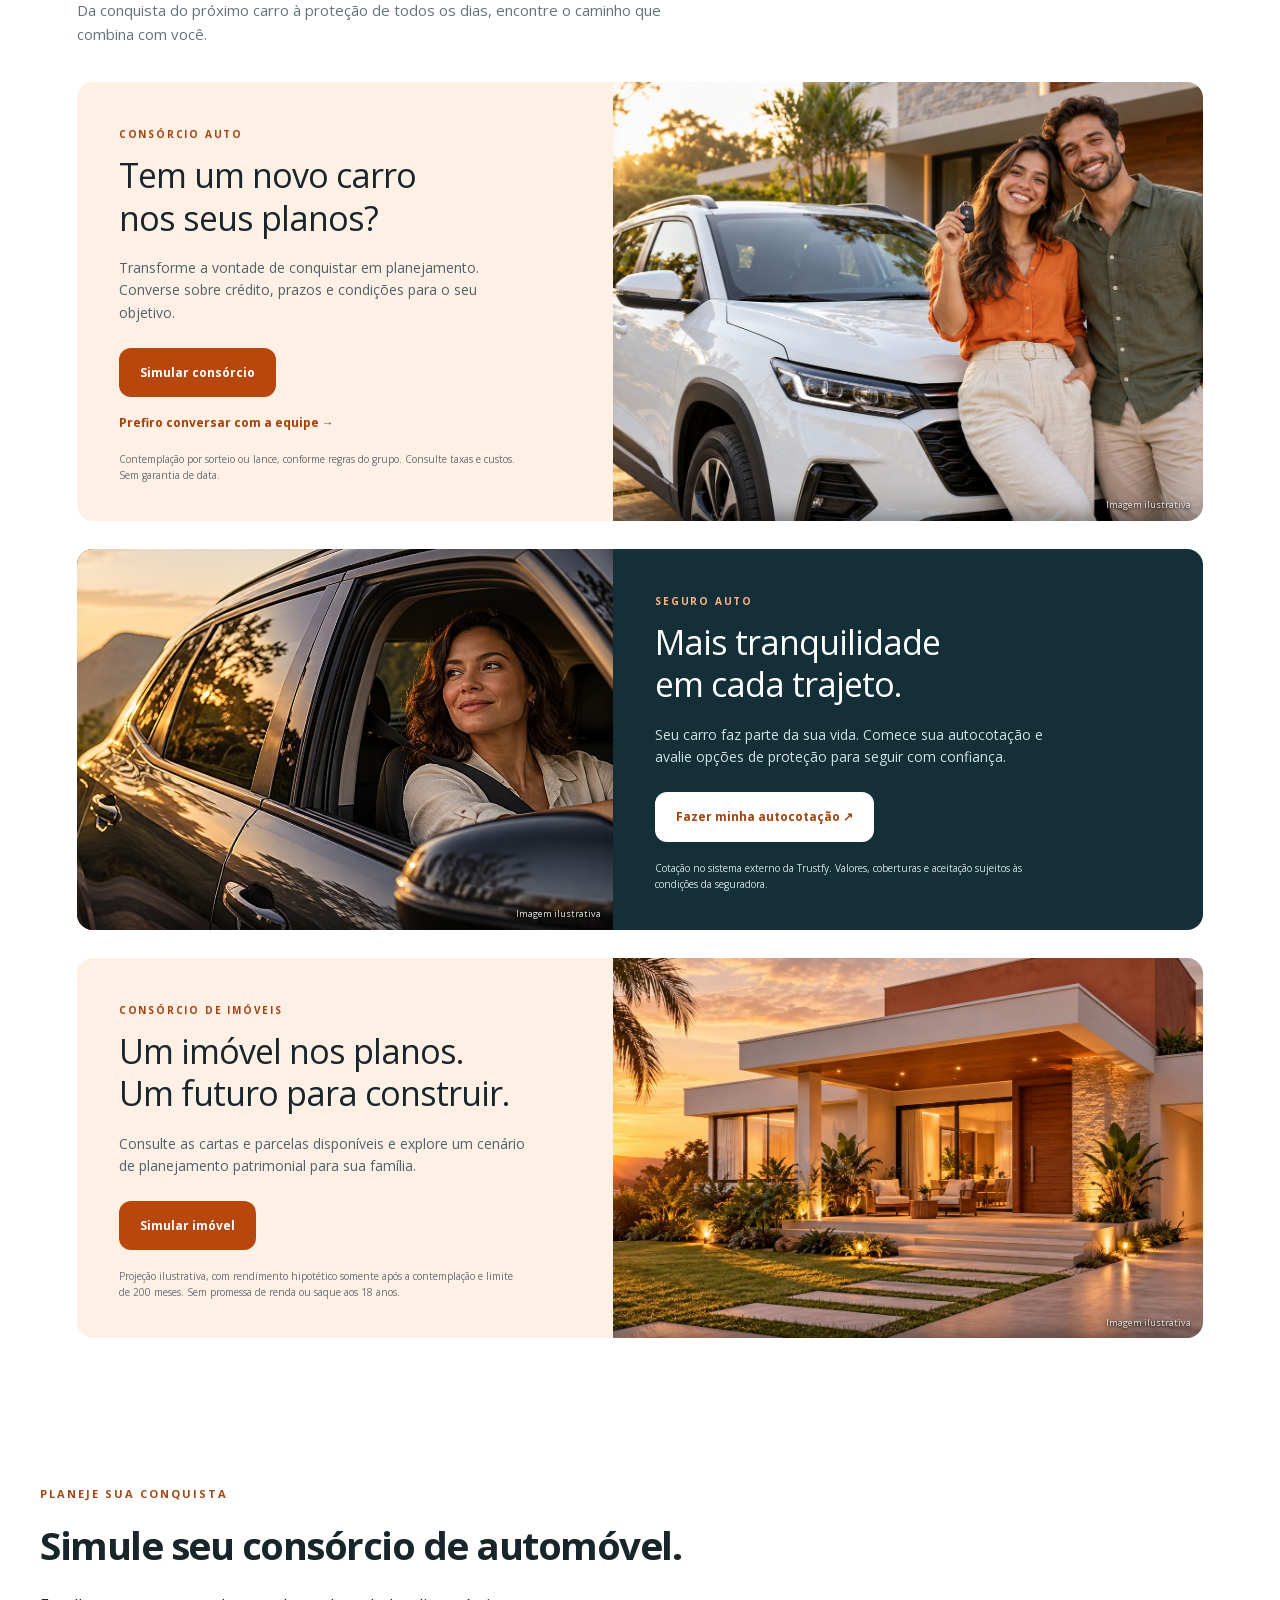
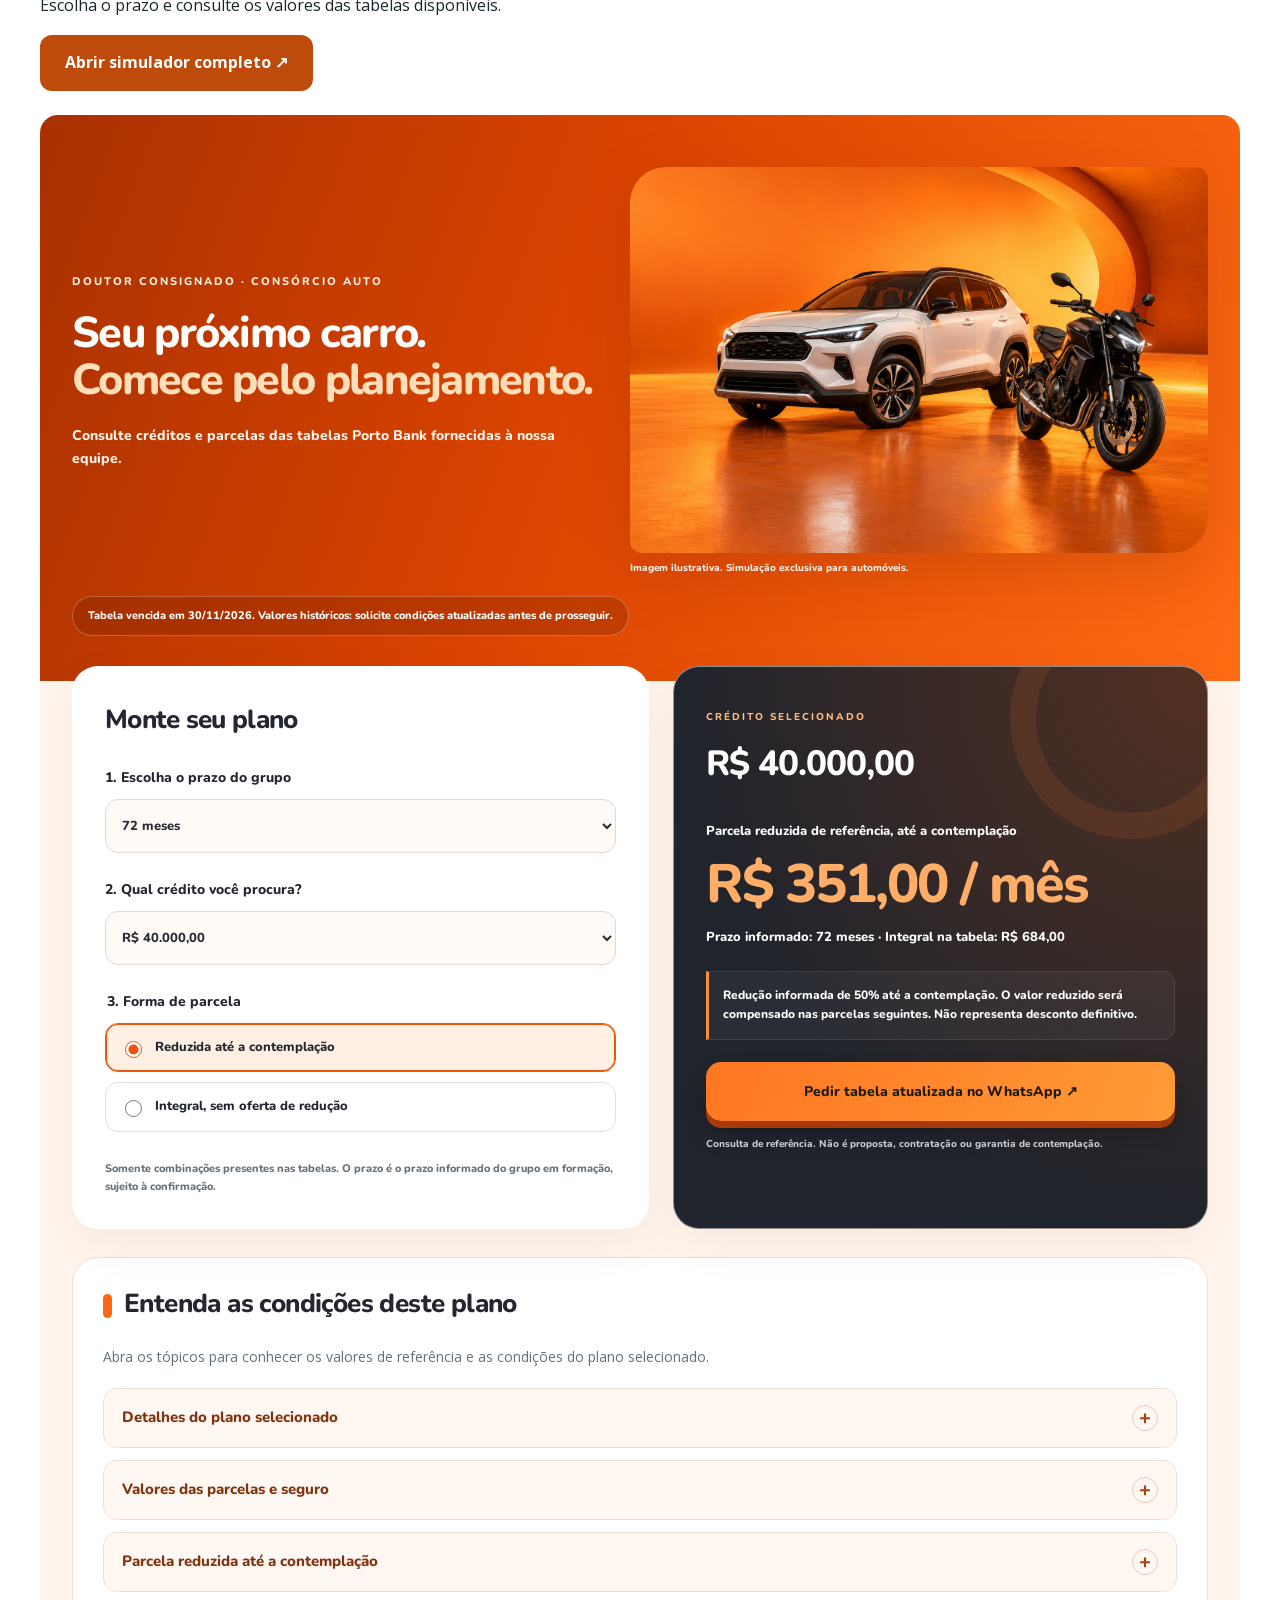
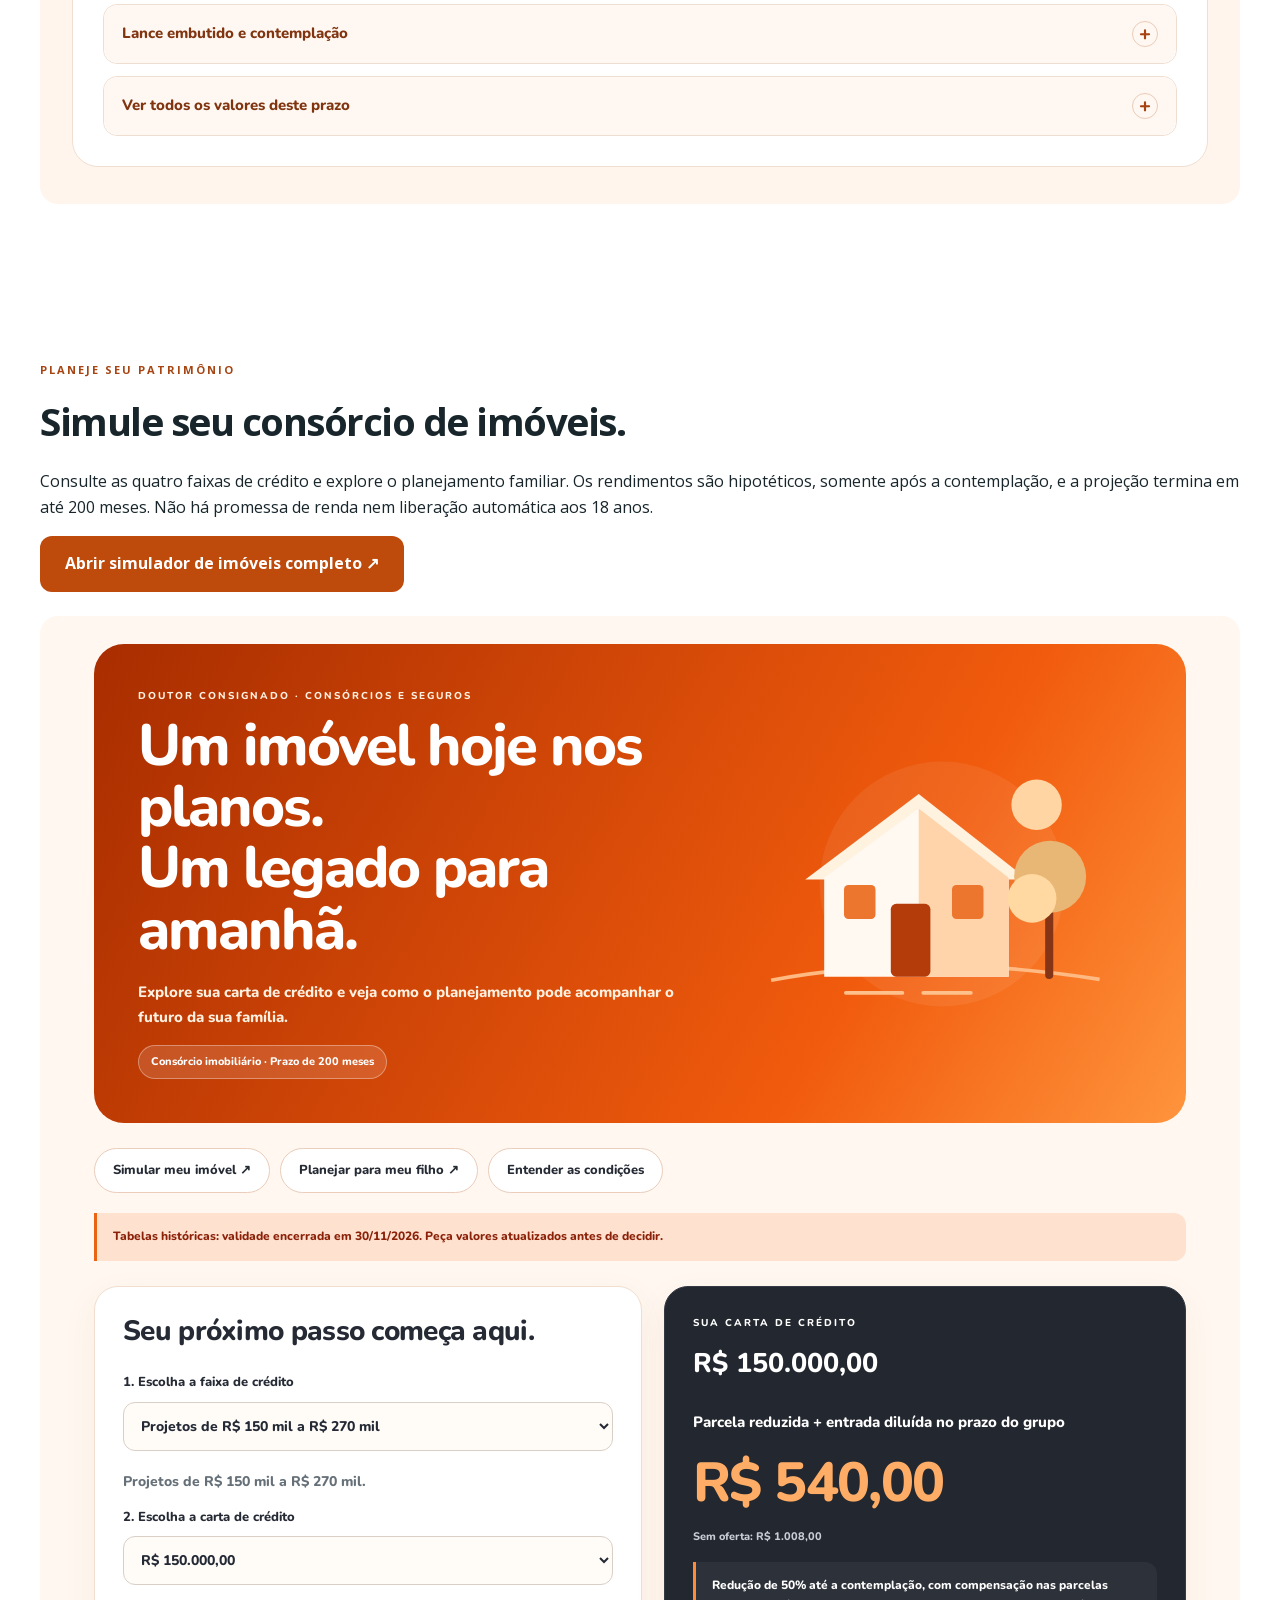
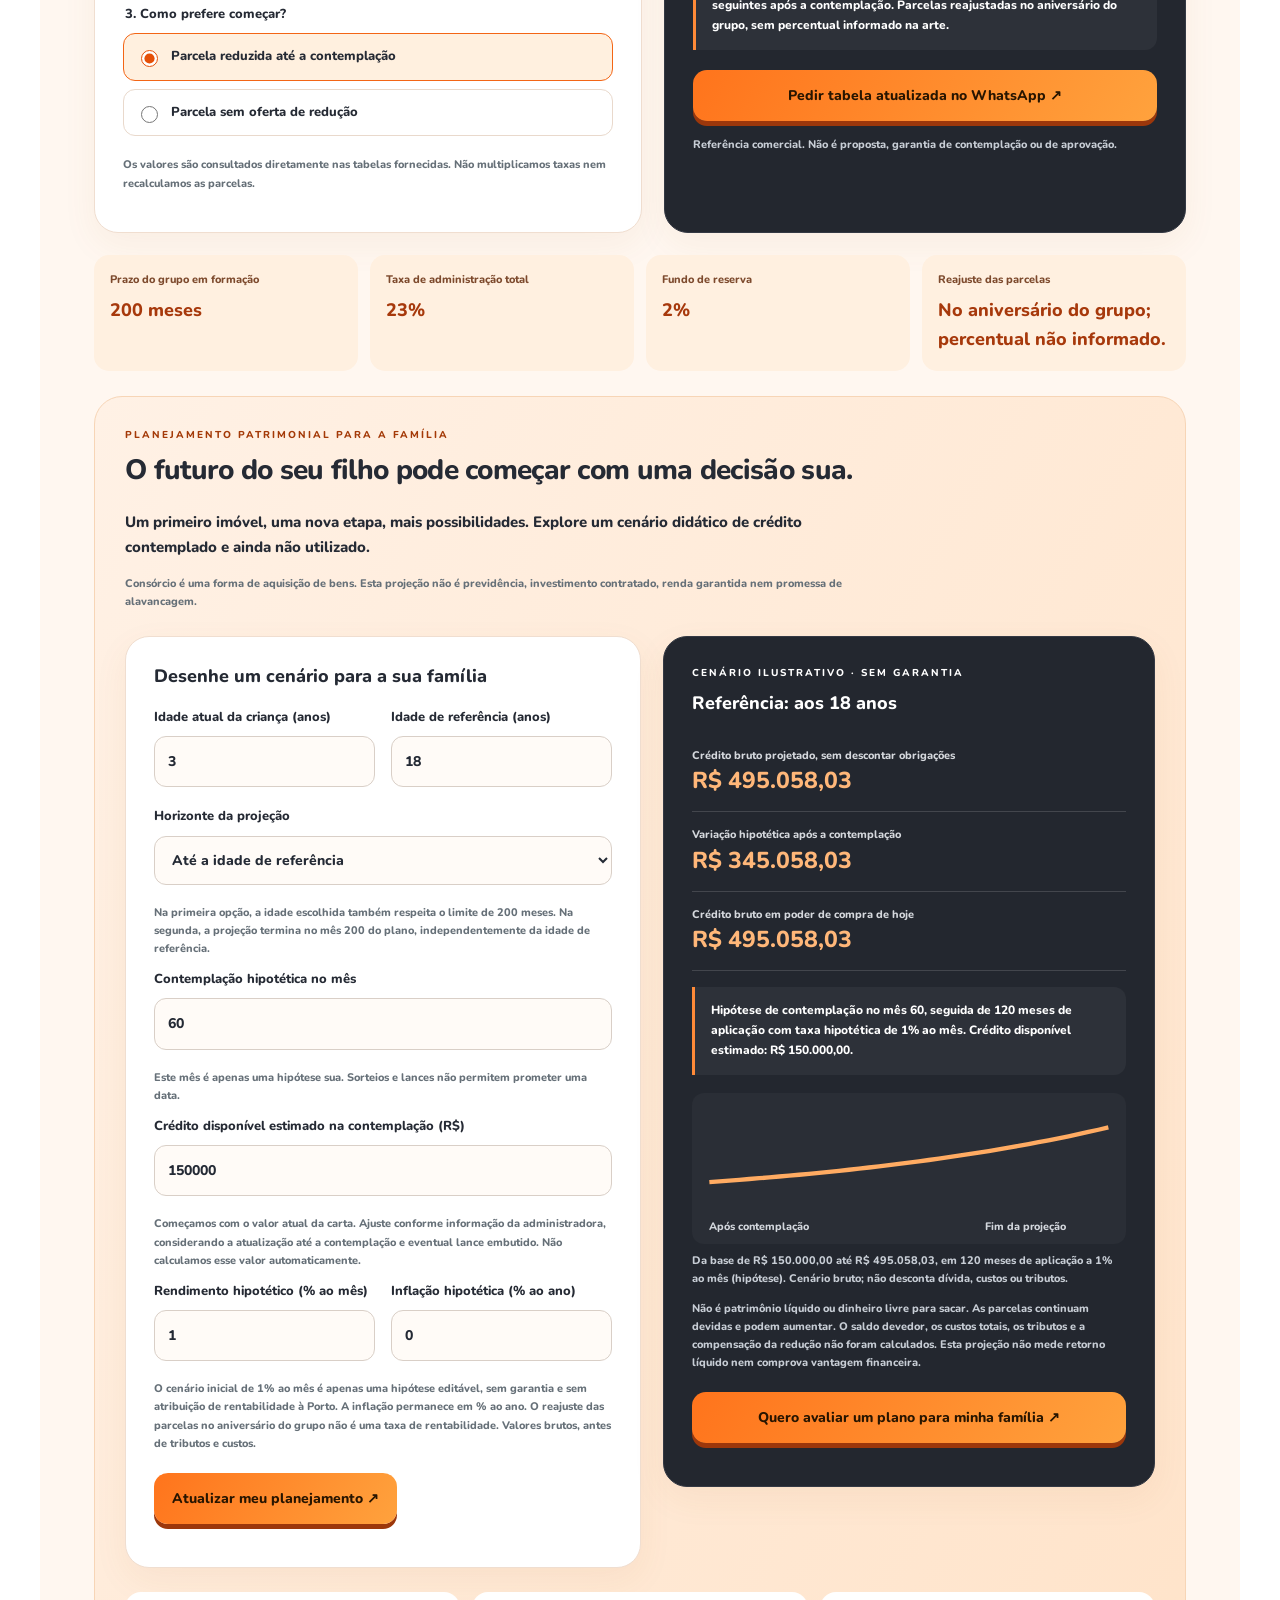
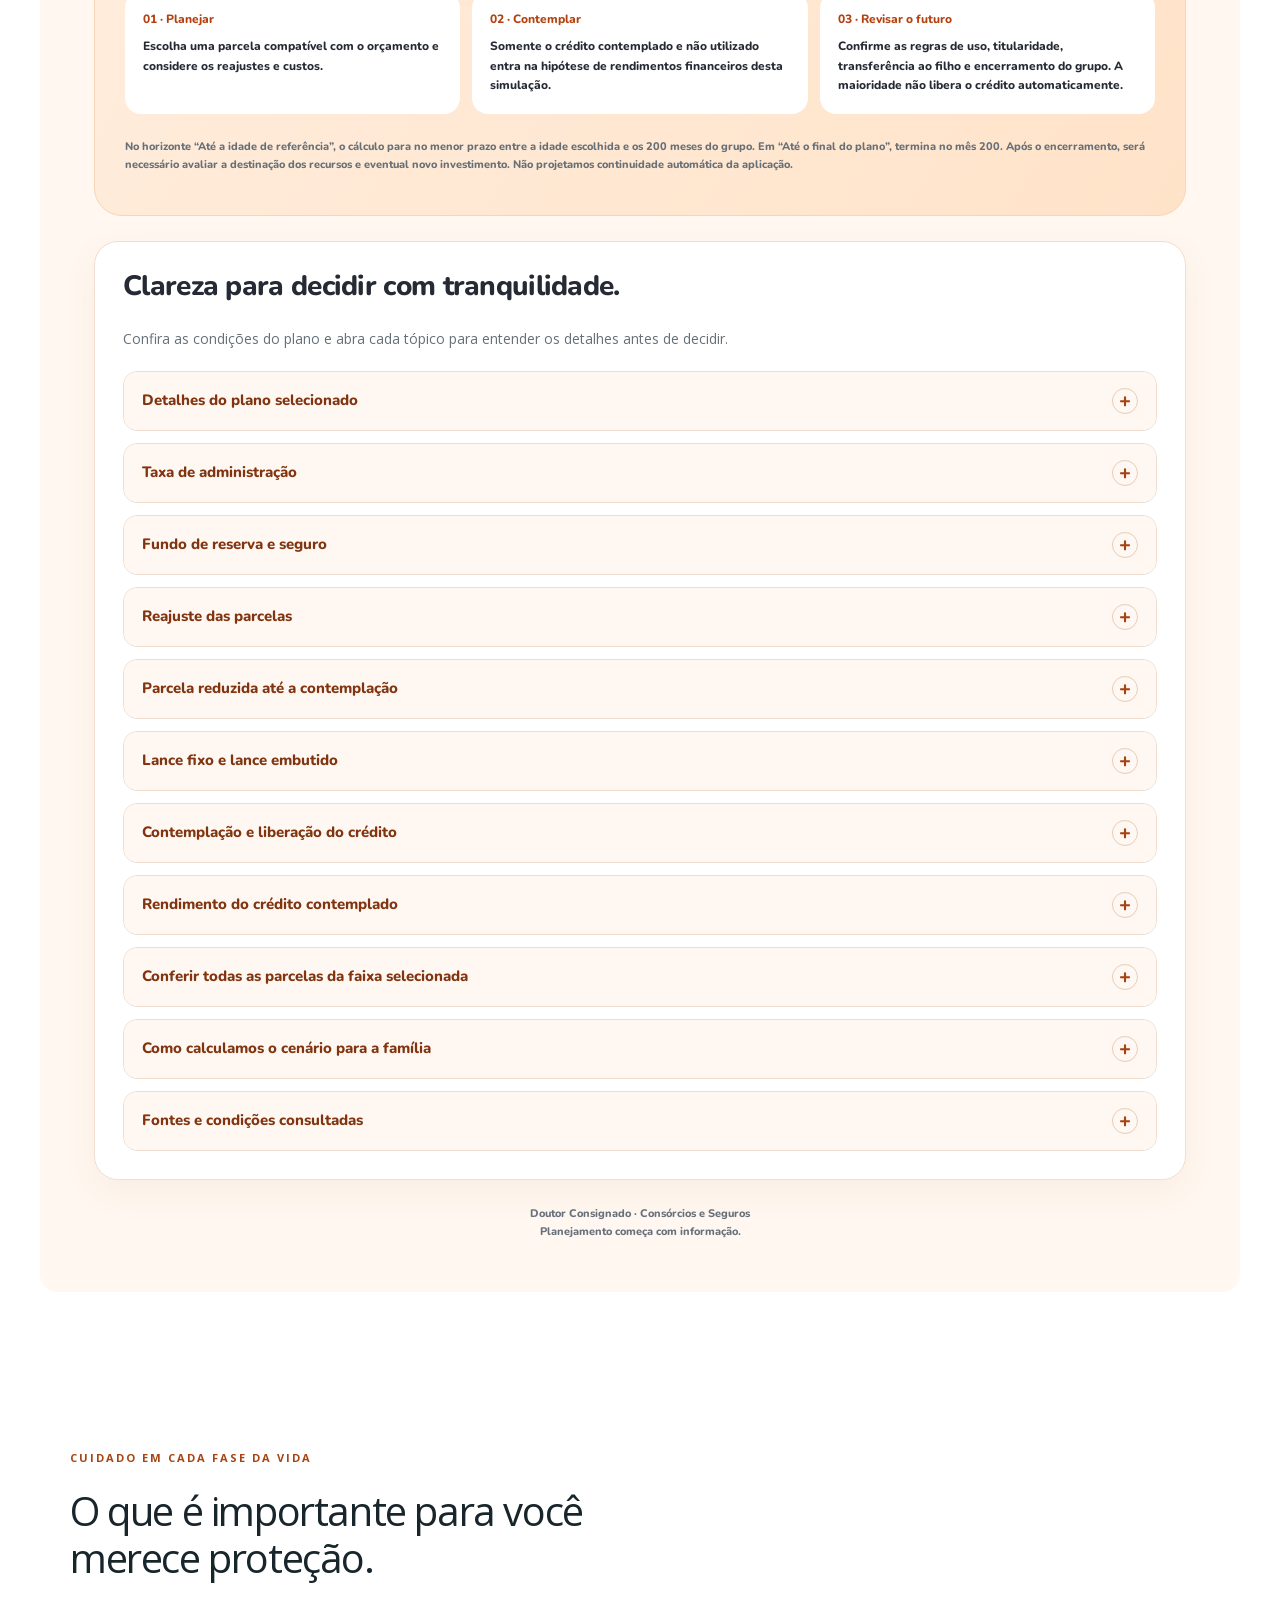
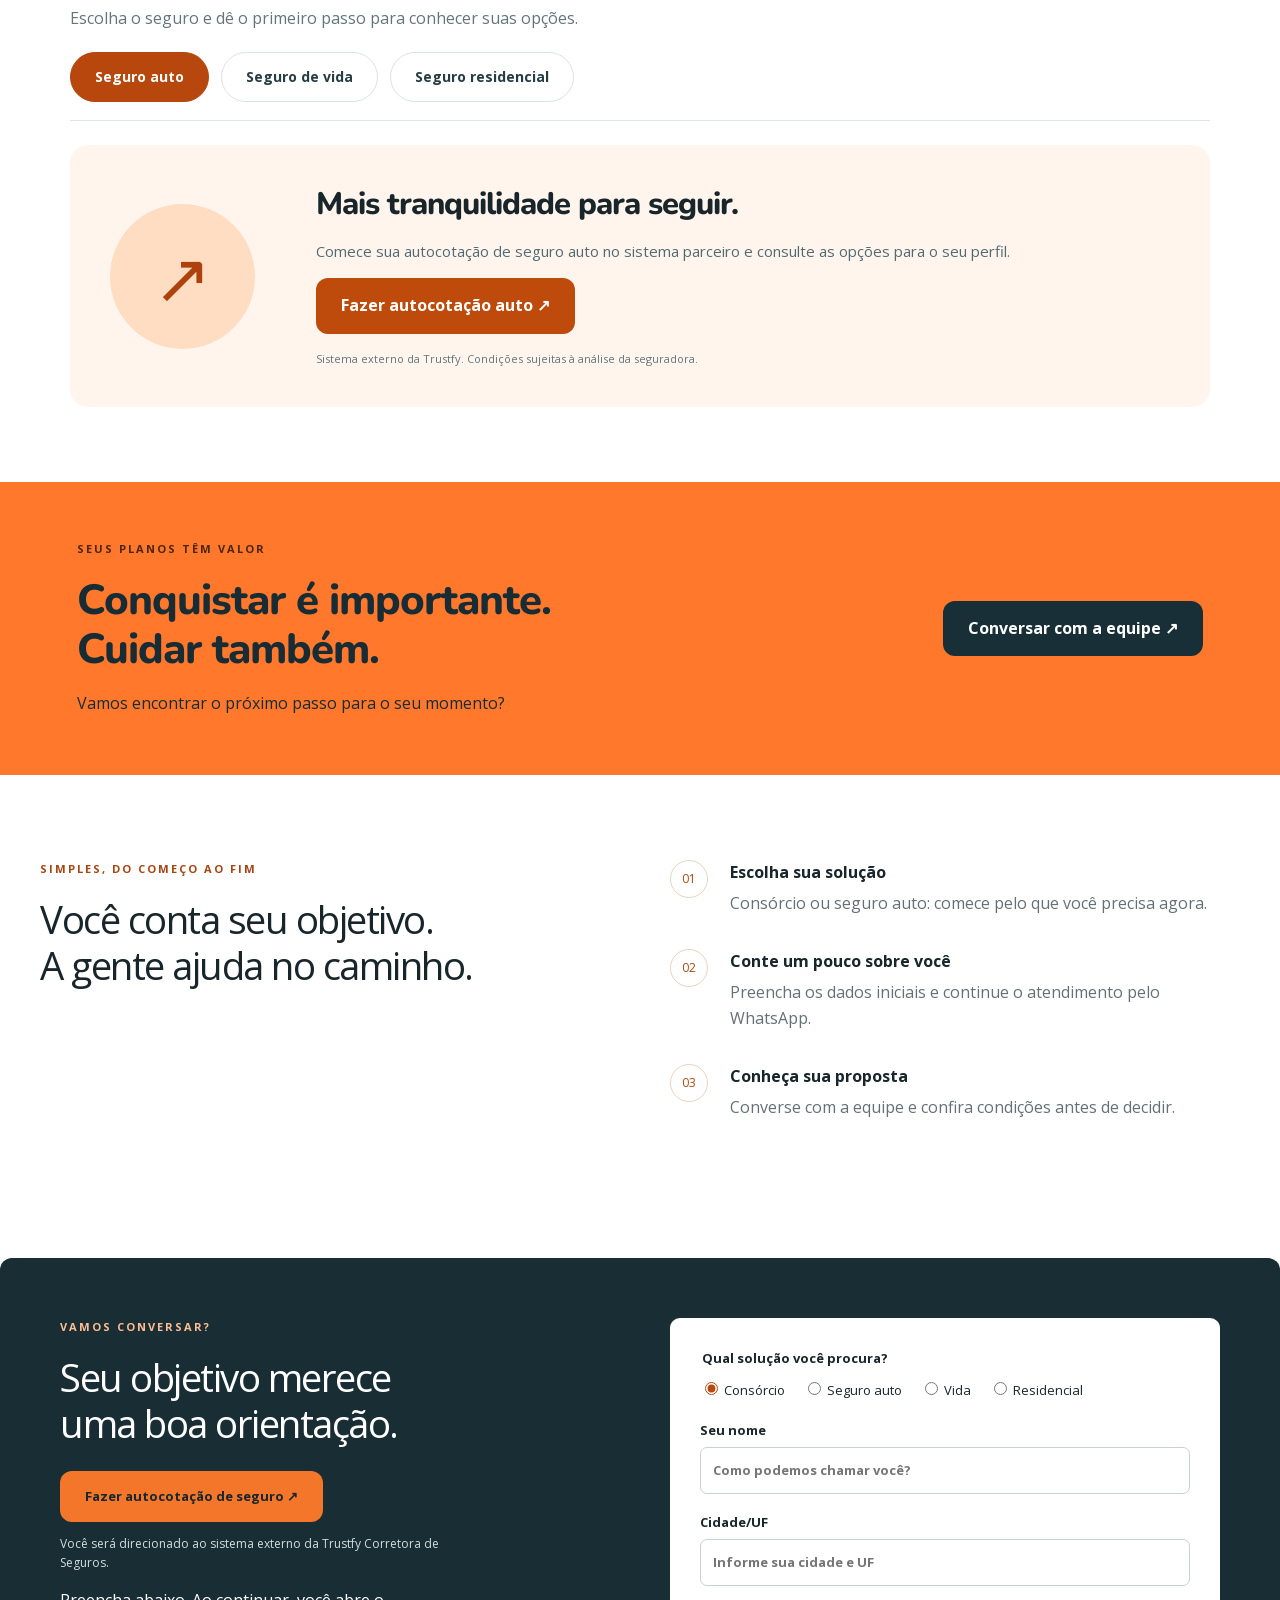
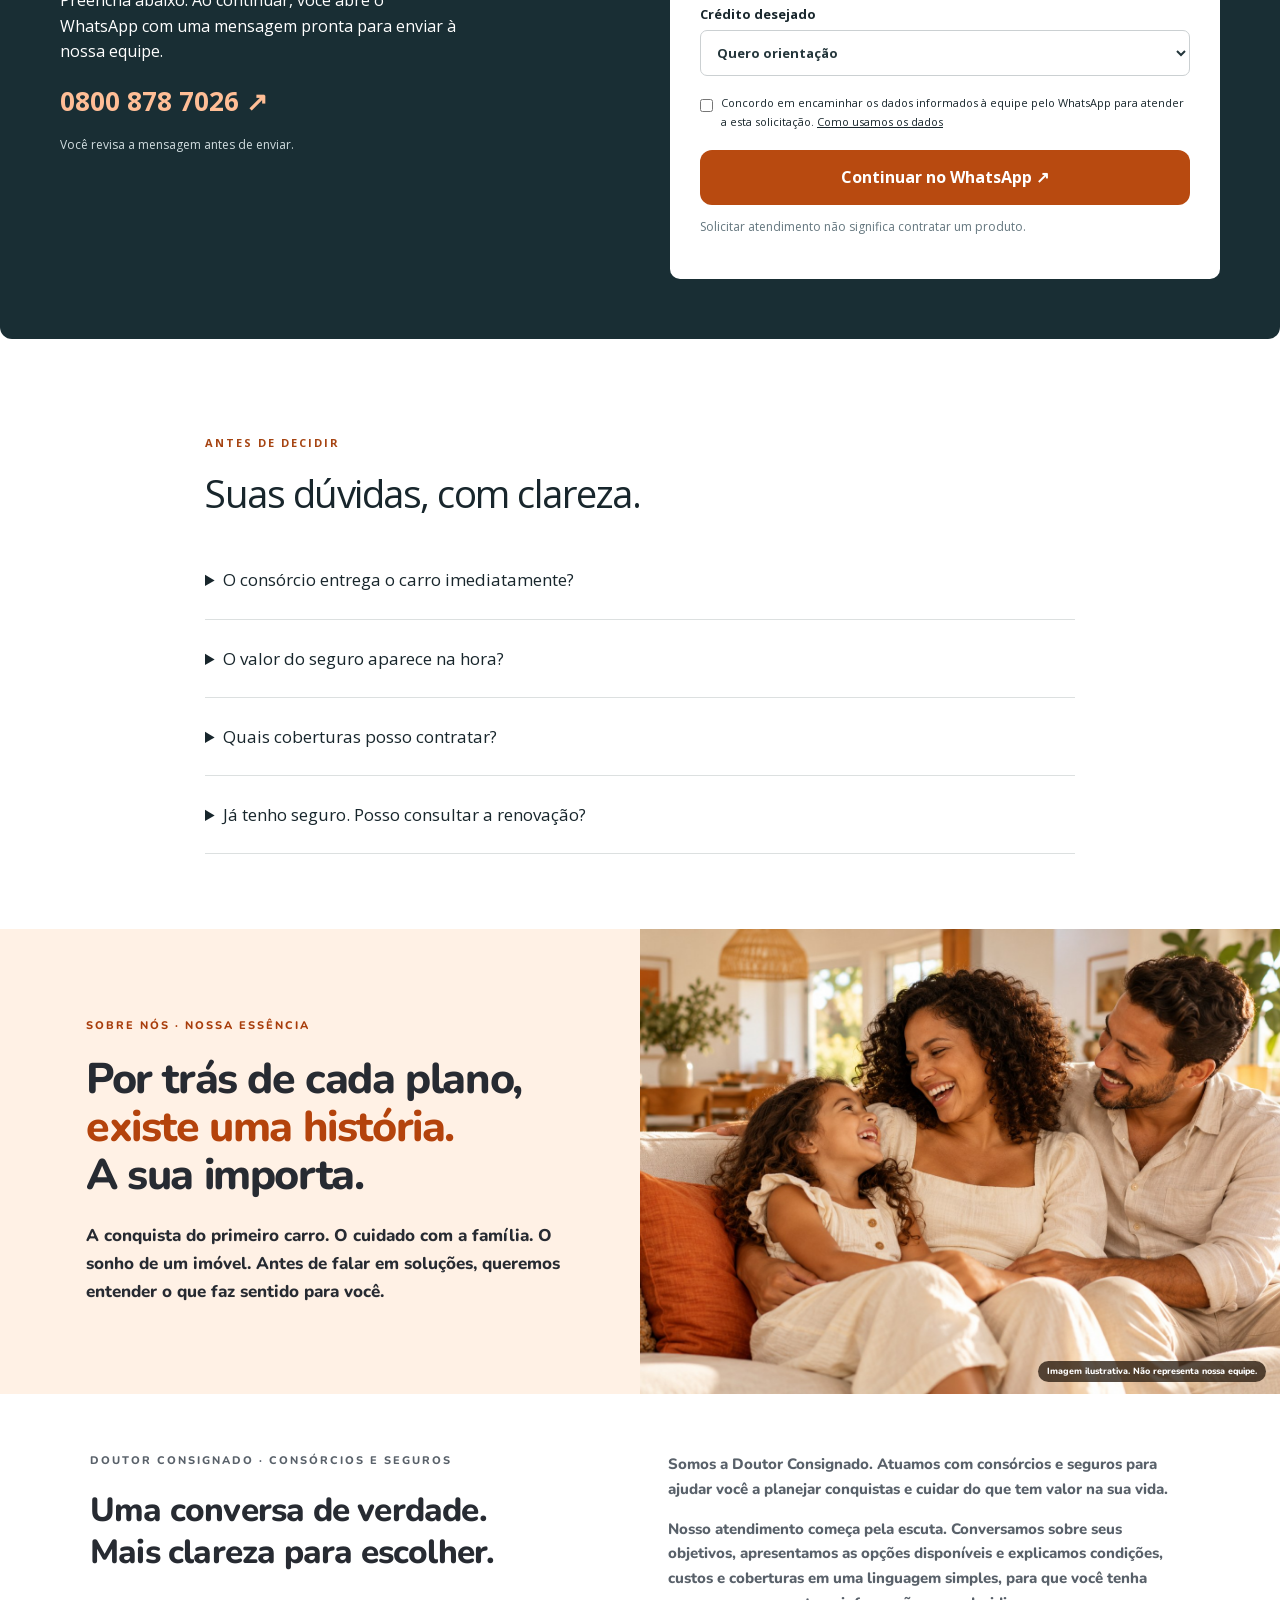
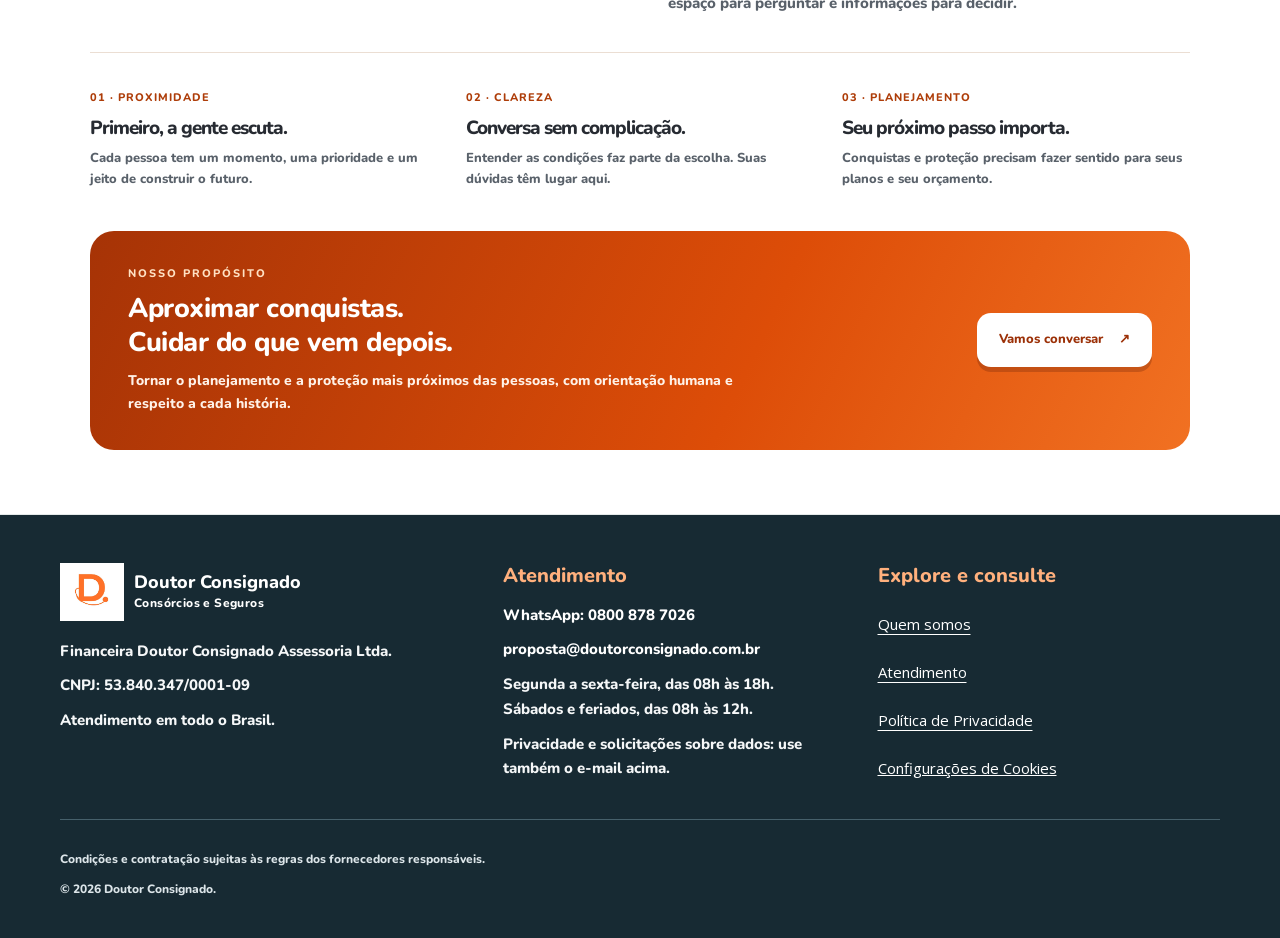
==== commit 80a66587: "Atualiza endereço da autocotação de seguro auto" ====
--- a/index.html
+++ b/index.html
@@ -1,8 +1,8 @@
 <!doctype html>
 <html lang="pt-BR"><head><meta charset="utf-8"><meta name="viewport" content="width=device-width,initial-scale=1"><meta name="description" content="Planeje seu próximo carro com consórcio e solicite uma cotação de seguro auto com a Doutor Consignado."><title>Consórcios e Seguros | Doutor Consignado</title><link rel="stylesheet" href="styles.css"><link rel="stylesheet" href="sobre-nos.css"><script defer src="config.js"></script><script defer src="app.js"></script><link rel="stylesheet" href="privacidade.css"><script defer src="privacidade.js"></script><link rel="icon" href="favicon.ico?v=1" sizes="16x16 32x32 48x48"><link rel="icon" type="image/png" sizes="32x32" href="favicon-32.png?v=1"><link rel="icon" type="image/png" sizes="192x192" href="favicon-192.png?v=1"></head><body>
 <header><a class="brand" href="#inicio" aria-label="Doutor Consignado, início"><span class="logo-original"><img src="logo-doutor.jpeg" alt="Logo D Doutor Consignado"></span><span>Doutor Consignado<small>Consórcios e Seguros</small></span></a><button class="menu-toggle" type="button" aria-expanded="false" aria-controls="site-menu" aria-label="Abrir menu principal"><span class="menu-toggle__icon" aria-hidden="true"><span></span><span></span><span></span></span><span>Menu</span></button><nav id="site-menu" aria-label="Menu principal"><a class="button nav-simulator" href="#simulador">Simular consórcio</a><a href="#solucoes">Consórcios</a><a href="#simulador-imoveis">Consórcio de imóveis</a><a href="#seguros">Seguros</a><a href="#quem-somos">Quem somos</a><a href="#como-funciona">Como funciona</a><a href="#duvidas">Dúvidas</a></nav><a class="button outline" href="#cotacao">Fale com a gente ↗</a></header>
-<main><div class="utility"><span>Planejamento para conquistar. Proteção para seguir.</span><a href="#cotacao">Atendimento · 0800 878 7026 ↗</a></div><section class="hero" id="inicio"><div class="hero-inner"><p class="eyebrow">DOUTOR CONSIGNADO / AUTO</p><h1>Seu próximo destino <br> começa com uma <br> <em>boa escolha.</em></h1><p class="intro">Planeje a conquista do seu carro. <br> Encontre a proteção para cada caminho.</p><div class="actions"><a class="button" href="https://sistema.cronosmulticalculo.com.br/link/trustfy-corretora-de-seguros-ltda/HSDCMZfS92" target="_blank" rel="noopener noreferrer">Cotar seguro auto <span>↗</span></a><a class="button hero-secondary" href="#simulador">Simular consórcio →</a></div><p class="hero-caption">Para seus planos. Para sua tranquilidade.</p></div><img class="hero-mobile-image" src="hero-auto.jpg" alt="Mulher ao volante de um carro em uma paisagem ao pôr do sol" width="2172" height="724" decoding="async"><span class="image-credit">Imagem ilustrativa</span></section><div class="product-bar"><a href="https://sistema.cronosmulticalculo.com.br/link/trustfy-corretora-de-seguros-ltda/HSDCMZfS92" target="_blank" rel="noopener noreferrer"><span>01</span><div><small>QUERO PROTEGER</small><b>Cotar meu seguro auto</b></div><strong>↗</strong></a><a href="#simulador"><span>02</span><div><small>QUERO CONQUISTAR</small><b>Simular consórcio</b></div><strong>→</strong></a><a href="#cotacao"><span>03</span><div><small>PREFIRO CONVERSAR</small><b>Falar com um especialista</b></div><strong>→</strong></a></div><section class="benefits section" aria-label="Planejamento, proteção e orientação"><div><span class="line-icon" aria-hidden="true"><svg width="24" height="24" viewBox="0 0 24 24" fill="none" stroke="currentColor" stroke-width="1.8" stroke-linecap="round" stroke-linejoin="round" focusable="false"><path d="M7 17 17 7M7 7h10v10"/></svg></span><h3>Seu plano, <br> seu ritmo.</h3><p>Conheça opções de consórcio de acordo com seu objetivo.</p></div><div><span class="line-icon" aria-hidden="true">◎</span><h3>Proteção que <br> faz sentido.</h3><p>Avalie coberturas, franquias e condições para o seu perfil.</p></div><div><span class="line-icon" aria-hidden="true">⌘</span><h3>Cotação <br> on-line.</h3><p>Acesse nosso sistema parceiro e comece sua autocotação.</p></div><div><span class="line-icon" aria-hidden="true">♡</span><h3>Gente que <br> te orienta.</h3><p>Conte com nossa equipe para entender as propostas.</p></div></section><section id="solucoes" class="section"><div class="section-head"><p class="eyebrow">ESCOLHA SEU CAMINHO</p><h2>Uma solução para cada <br> momento da sua vida.</h2></div><p class="solutions-intro">Da conquista do próximo carro à proteção de todos os dias, encontre o caminho que combina com você.</p><div class="solution-stories"><article class="story story-plan"><div class="story-copy"><span class="story-tag">CONSÓRCIO AUTO</span><h3>Tem um novo carro <br> nos seus planos?</h3><p>Transforme a vontade de conquistar em planejamento. Converse sobre crédito, prazos e condições para o seu objetivo.</p><a href="#simulador" class="button">Simular consórcio</a><a href="#cotacao" data-product="Consórcio" class="text-link">Prefiro conversar com a equipe →</a><small>Contemplação por sorteio ou lance, conforme regras do grupo. Consulte taxas e custos. Sem garantia de data.</small></div><div class="story-photo"><img src="consorcio-vida.jpg" alt="Casal ao lado de um carro em uma residência"><span class="photo-note">Imagem ilustrativa</span></div></article><article class="story story-insurance"><div class="story-copy"><span class="story-tag">SEGURO AUTO</span><h3>Mais tranquilidade <br> em cada trajeto.</h3><p>Seu carro faz parte da sua vida. Comece sua autocotação e avalie opções de proteção para seguir com confiança.</p><a href="https://sistema.cronosmulticalculo.com.br/link/trustfy-corretora-de-seguros-ltda/HSDCMZfS92" target="_blank" rel="noopener noreferrer" class="button">Fazer minha autocotação ↗</a><small>Cotação no sistema externo da Trustfy. Valores, coberturas e aceitação sujeitos às condições da seguradora.</small></div><div class="story-photo"><img src="hero-auto.jpg" alt="Mulher no banco do motorista de um automóvel"><span class="photo-note">Imagem ilustrativa</span></div></article><article class="story story-property"><div class="story-copy"><span class="story-tag">CONSÓRCIO DE IMÓVEIS</span><h3>Um imóvel nos planos. <br> Um futuro para construir.</h3><p>Consulte as cartas e parcelas disponíveis e explore um cenário de planejamento patrimonial para sua família.</p><a href="#simulador-imoveis" class="button">Simular imóvel</a><small>Projeção ilustrativa, com rendimento hipotético somente após a contemplação e limite de 200 meses. Sem promessa de renda ou saque aos 18 anos.</small></div><div class="story-photo"><img src="imovel-consorcio.jpg" alt="Casa contemporânea com jardim ao pôr do sol" loading="lazy" decoding="async"><span class="photo-note">Imagem ilustrativa</span></div></article></div></section><section id="simulador" class="section"><p class="eyebrow">PLANEJE SUA CONQUISTA</p><h2>Simule seu consórcio de automóvel.</h2><p>Escolha o prazo e consulte os valores das tabelas disponíveis.</p><a class="button" href="simulador-consorcio.html" target="_blank" rel="noopener noreferrer">Abrir simulador completo ↗</a><iframe src="simulador-consorcio.html" title="Simulador de consórcio de automóvel" loading="eager" style="width:100%;height:1450px;border:0;border-radius:18px;margin-top:24px"></iframe></section><section id="simulador-imoveis" class="section"><p class="eyebrow">PLANEJE SEU PATRIMÔNIO</p><h2>Simule seu consórcio de imóveis.</h2><p>Consulte as quatro faixas de crédito e explore o planejamento familiar. Os rendimentos são hipotéticos, somente após a contemplação, e a projeção termina em até 200 meses. Não há promessa de renda nem liberação automática aos 18 anos.</p><a class="button" href="simulador-imoveis.html" target="_blank" rel="noopener noreferrer">Abrir simulador de imóveis completo ↗</a><iframe src="simulador-imoveis.html" title="Simulador de consórcio de imóveis e planejamento familiar" loading="eager" style="width:100%;height:1800px;border:0;border-radius:18px;margin-top:24px"></iframe></section><section id="seguros" class="section insurance-hub"><div class="section-head"><p class="eyebrow">CUIDADO EM CADA FASE DA VIDA</p><h2>O que é importante para você <br> merece proteção.</h2><p>Escolha o seguro e dê o primeiro passo para conhecer suas opções.</p></div><div class="insurance-tabs" role="tablist" aria-label="Tipos de seguro"><button type="button" role="tab" id="tab-auto" aria-controls="panel-auto" aria-selected="true" data-insurance="auto">Seguro auto</button><button type="button" role="tab" id="tab-vida" aria-controls="panel-vida" aria-selected="false" tabindex="-1" data-insurance="vida">Seguro de vida</button><button type="button" role="tab" id="tab-casa" aria-controls="panel-casa" aria-selected="false" tabindex="-1" data-insurance="casa">Seguro residencial</button></div><div id="panel-auto" role="tabpanel" aria-labelledby="tab-auto" class="insurance-panel"><span class="insurance-symbol" aria-hidden="true">↗</span><div><h3>Mais tranquilidade para seguir.</h3><p>Comece sua autocotação de seguro auto no sistema parceiro e consulte as opções para o seu perfil.</p><a class="button" href="https://sistema.cronosmulticalculo.com.br/link/trustfy-corretora-de-seguros-ltda/HSDCMZfS92" target="_blank" rel="noopener noreferrer">Fazer autocotação auto ↗</a><small>Sistema externo da Trustfy. Condições sujeitas à análise da seguradora.</small></div></div><div id="panel-vida" role="tabpanel" aria-labelledby="tab-vida" class="insurance-panel" hidden><span class="insurance-symbol" aria-hidden="true">♡</span><div><h3>Cuidar de você também é cuidar de quem você ama.</h3><p>Converse sobre seguro de vida e conheça possibilidades de proteção financeira para diferentes momentos e necessidades.</p><a class="button" href="#cotacao" data-product="Seguro de vida">Solicitar cotação de vida →</a><small>Atendimento pelo WhatsApp. Coberturas, limites e aceitação dependem da proposta.</small></div></div><div id="panel-casa" role="tabpanel" aria-labelledby="tab-casa" class="insurance-panel" hidden><span class="insurance-symbol" aria-hidden="true">⌂</span><div><h3>Seu lar é parte da sua história.</h3><p>Solicite orientação para conhecer opções de seguro residencial e avaliar coberturas para sua casa ou apartamento.</p><a class="button" href="#cotacao" data-product="Seguro residencial">Solicitar cotação residencial →</a><small>Atendimento pelo WhatsApp. Coberturas e assistências variam conforme a contratação.</small></div></div></section><section class="orange-band"><div><p class="eyebrow">SEUS PLANOS TÊM VALOR</p><h2>Conquistar é importante. <br> Cuidar também.</h2><p>Vamos encontrar o próximo passo para o seu momento?</p></div><a href="#cotacao" class="button">Conversar com a equipe ↗</a></section><section id="como-funciona" class="section process"><div><p class="eyebrow">SIMPLES, DO COMEÇO AO FIM</p><h2>Você conta seu objetivo. <br> A gente ajuda no caminho.</h2></div><ol><li><b>Escolha sua solução</b><p>Consórcio ou seguro auto: comece pelo que você precisa agora.</p></li><li><b>Conte um pouco sobre você</b><p>Preencha os dados iniciais e continue o atendimento pelo WhatsApp.</p></li><li><b>Conheça sua proposta</b><p>Converse com a equipe e confira condições antes de decidir.</p></li></ol></section>
-<section id="cotacao" class="section quote"><div><p class="eyebrow">VAMOS CONVERSAR?</p><h2>Seu objetivo merece <br> uma boa orientação.</h2><a class="button" href="https://sistema.cronosmulticalculo.com.br/link/trustfy-corretora-de-seguros-ltda/HSDCMZfS92" target="_blank" rel="noopener noreferrer">Fazer autocotação de seguro ↗</a><p class="micro">Você será direcionado ao sistema externo da Trustfy Corretora de Seguros.</p><p>Preencha abaixo. Ao continuar, você abre o WhatsApp com uma mensagem pronta para enviar à nossa equipe.</p><a class="phone" data-whatsapp href="#">0800 878 7026 ↗</a><p class="micro">Você revisa a mensagem antes de enviar.</p></div><form id="lead-form"><fieldset><legend>Qual solução você procura?</legend><div class="choices"><label><input type="radio" name="produto" value="Consórcio" checked> Consórcio</label><label><input type="radio" name="produto" value="Seguro auto"> Seguro auto</label><label><input type="radio" name="produto" value="Seguro de vida"> Vida</label><label><input type="radio" name="produto" value="Seguro residencial"> Residencial</label></div></fieldset><label>Seu nome<input name="nome" autocomplete="name" required maxlength="80" placeholder="Como podemos chamar você?"></label><label>Cidade/UF<input name="cidade" autocomplete="address-level2" required maxlength="80" placeholder="Informe sua cidade e UF"></label><div id="consorcio-fields"><label>Crédito desejado<select name="credito"><option>Quero orientação</option><option>Até R$ 60 mil</option><option>De R$ 60 mil a R$ 100 mil</option><option>De R$ 100 mil a R$ 200 mil</option><option>Acima de R$ 200 mil</option></select></label></div><div id="seguro-fields" hidden><label>Marca, modelo e ano<input name="veiculo" maxlength="100" placeholder="Ex.: Chevrolet Onix 2023"></label><label>Tipo de cotação<select name="tipo"><option>Seguro novo</option><option>Renovação</option><option>Quero orientação</option></select></label></div><div id="other-fields" hidden><label>Conte o que você procura<textarea name="objetivo" rows="3" maxlength="500" placeholder="Ex.: quero proteção para minha família ou para meu apartamento."></textarea></label></div><label class="consent"><input type="checkbox" required> Concordo em encaminhar os dados informados à equipe pelo WhatsApp para atender a esta solicitação. <button type="button" id="privacy-open">Como usamos os dados</button></label><button class="button submit" type="submit">Continuar no WhatsApp ↗</button><p class="micro">Solicitar atendimento não significa contratar um produto.</p></form></section>
+<main><div class="utility"><span>Planejamento para conquistar. Proteção para seguir.</span><a href="#cotacao">Atendimento · 0800 878 7026 ↗</a></div><section class="hero" id="inicio"><div class="hero-inner"><p class="eyebrow">DOUTOR CONSIGNADO / AUTO</p><h1>Seu próximo destino <br> começa com uma <br> <em>boa escolha.</em></h1><p class="intro">Planeje a conquista do seu carro. <br> Encontre a proteção para cada caminho.</p><div class="actions"><a class="button" href="https://sistema.cronosmulticalculo.com.br/link/trustfy-corretora-de-seguros-ltda/mJNL64A1y6" target="_blank" rel="noopener noreferrer">Cotar seguro auto <span>↗</span></a><a class="button hero-secondary" href="#simulador">Simular consórcio →</a></div><p class="hero-caption">Para seus planos. Para sua tranquilidade.</p></div><img class="hero-mobile-image" src="hero-auto.jpg" alt="Mulher ao volante de um carro em uma paisagem ao pôr do sol" width="2172" height="724" decoding="async"><span class="image-credit">Imagem ilustrativa</span></section><div class="product-bar"><a href="https://sistema.cronosmulticalculo.com.br/link/trustfy-corretora-de-seguros-ltda/mJNL64A1y6" target="_blank" rel="noopener noreferrer"><span>01</span><div><small>QUERO PROTEGER</small><b>Cotar meu seguro auto</b></div><strong>↗</strong></a><a href="#simulador"><span>02</span><div><small>QUERO CONQUISTAR</small><b>Simular consórcio</b></div><strong>→</strong></a><a href="#cotacao"><span>03</span><div><small>PREFIRO CONVERSAR</small><b>Falar com um especialista</b></div><strong>→</strong></a></div><section class="benefits section" aria-label="Planejamento, proteção e orientação"><div><span class="line-icon" aria-hidden="true"><svg width="24" height="24" viewBox="0 0 24 24" fill="none" stroke="currentColor" stroke-width="1.8" stroke-linecap="round" stroke-linejoin="round" focusable="false"><path d="M7 17 17 7M7 7h10v10"/></svg></span><h3>Seu plano, <br> seu ritmo.</h3><p>Conheça opções de consórcio de acordo com seu objetivo.</p></div><div><span class="line-icon" aria-hidden="true">◎</span><h3>Proteção que <br> faz sentido.</h3><p>Avalie coberturas, franquias e condições para o seu perfil.</p></div><div><span class="line-icon" aria-hidden="true">⌘</span><h3>Cotação <br> on-line.</h3><p>Acesse nosso sistema parceiro e comece sua autocotação.</p></div><div><span class="line-icon" aria-hidden="true">♡</span><h3>Gente que <br> te orienta.</h3><p>Conte com nossa equipe para entender as propostas.</p></div></section><section id="solucoes" class="section"><div class="section-head"><p class="eyebrow">ESCOLHA SEU CAMINHO</p><h2>Uma solução para cada <br> momento da sua vida.</h2></div><p class="solutions-intro">Da conquista do próximo carro à proteção de todos os dias, encontre o caminho que combina com você.</p><div class="solution-stories"><article class="story story-plan"><div class="story-copy"><span class="story-tag">CONSÓRCIO AUTO</span><h3>Tem um novo carro <br> nos seus planos?</h3><p>Transforme a vontade de conquistar em planejamento. Converse sobre crédito, prazos e condições para o seu objetivo.</p><a href="#simulador" class="button">Simular consórcio</a><a href="#cotacao" data-product="Consórcio" class="text-link">Prefiro conversar com a equipe →</a><small>Contemplação por sorteio ou lance, conforme regras do grupo. Consulte taxas e custos. Sem garantia de data.</small></div><div class="story-photo"><img src="consorcio-vida.jpg" alt="Casal ao lado de um carro em uma residência"><span class="photo-note">Imagem ilustrativa</span></div></article><article class="story story-insurance"><div class="story-copy"><span class="story-tag">SEGURO AUTO</span><h3>Mais tranquilidade <br> em cada trajeto.</h3><p>Seu carro faz parte da sua vida. Comece sua autocotação e avalie opções de proteção para seguir com confiança.</p><a href="https://sistema.cronosmulticalculo.com.br/link/trustfy-corretora-de-seguros-ltda/mJNL64A1y6" target="_blank" rel="noopener noreferrer" class="button">Fazer minha autocotação ↗</a><small>Cotação no sistema externo da Trustfy. Valores, coberturas e aceitação sujeitos às condições da seguradora.</small></div><div class="story-photo"><img src="hero-auto.jpg" alt="Mulher no banco do motorista de um automóvel"><span class="photo-note">Imagem ilustrativa</span></div></article><article class="story story-property"><div class="story-copy"><span class="story-tag">CONSÓRCIO DE IMÓVEIS</span><h3>Um imóvel nos planos. <br> Um futuro para construir.</h3><p>Consulte as cartas e parcelas disponíveis e explore um cenário de planejamento patrimonial para sua família.</p><a href="#simulador-imoveis" class="button">Simular imóvel</a><small>Projeção ilustrativa, com rendimento hipotético somente após a contemplação e limite de 200 meses. Sem promessa de renda ou saque aos 18 anos.</small></div><div class="story-photo"><img src="imovel-consorcio.jpg" alt="Casa contemporânea com jardim ao pôr do sol" loading="lazy" decoding="async"><span class="photo-note">Imagem ilustrativa</span></div></article></div></section><section id="simulador" class="section"><p class="eyebrow">PLANEJE SUA CONQUISTA</p><h2>Simule seu consórcio de automóvel.</h2><p>Escolha o prazo e consulte os valores das tabelas disponíveis.</p><a class="button" href="simulador-consorcio.html" target="_blank" rel="noopener noreferrer">Abrir simulador completo ↗</a><iframe src="simulador-consorcio.html" title="Simulador de consórcio de automóvel" loading="eager" style="width:100%;height:1450px;border:0;border-radius:18px;margin-top:24px"></iframe></section><section id="simulador-imoveis" class="section"><p class="eyebrow">PLANEJE SEU PATRIMÔNIO</p><h2>Simule seu consórcio de imóveis.</h2><p>Consulte as quatro faixas de crédito e explore o planejamento familiar. Os rendimentos são hipotéticos, somente após a contemplação, e a projeção termina em até 200 meses. Não há promessa de renda nem liberação automática aos 18 anos.</p><a class="button" href="simulador-imoveis.html" target="_blank" rel="noopener noreferrer">Abrir simulador de imóveis completo ↗</a><iframe src="simulador-imoveis.html" title="Simulador de consórcio de imóveis e planejamento familiar" loading="eager" style="width:100%;height:1800px;border:0;border-radius:18px;margin-top:24px"></iframe></section><section id="seguros" class="section insurance-hub"><div class="section-head"><p class="eyebrow">CUIDADO EM CADA FASE DA VIDA</p><h2>O que é importante para você <br> merece proteção.</h2><p>Escolha o seguro e dê o primeiro passo para conhecer suas opções.</p></div><div class="insurance-tabs" role="tablist" aria-label="Tipos de seguro"><button type="button" role="tab" id="tab-auto" aria-controls="panel-auto" aria-selected="true" data-insurance="auto">Seguro auto</button><button type="button" role="tab" id="tab-vida" aria-controls="panel-vida" aria-selected="false" tabindex="-1" data-insurance="vida">Seguro de vida</button><button type="button" role="tab" id="tab-casa" aria-controls="panel-casa" aria-selected="false" tabindex="-1" data-insurance="casa">Seguro residencial</button></div><div id="panel-auto" role="tabpanel" aria-labelledby="tab-auto" class="insurance-panel"><span class="insurance-symbol" aria-hidden="true">↗</span><div><h3>Mais tranquilidade para seguir.</h3><p>Comece sua autocotação de seguro auto no sistema parceiro e consulte as opções para o seu perfil.</p><a class="button" href="https://sistema.cronosmulticalculo.com.br/link/trustfy-corretora-de-seguros-ltda/mJNL64A1y6" target="_blank" rel="noopener noreferrer">Fazer autocotação auto ↗</a><small>Sistema externo da Trustfy. Condições sujeitas à análise da seguradora.</small></div></div><div id="panel-vida" role="tabpanel" aria-labelledby="tab-vida" class="insurance-panel" hidden><span class="insurance-symbol" aria-hidden="true">♡</span><div><h3>Cuidar de você também é cuidar de quem você ama.</h3><p>Converse sobre seguro de vida e conheça possibilidades de proteção financeira para diferentes momentos e necessidades.</p><a class="button" href="#cotacao" data-product="Seguro de vida">Solicitar cotação de vida →</a><small>Atendimento pelo WhatsApp. Coberturas, limites e aceitação dependem da proposta.</small></div></div><div id="panel-casa" role="tabpanel" aria-labelledby="tab-casa" class="insurance-panel" hidden><span class="insurance-symbol" aria-hidden="true">⌂</span><div><h3>Seu lar é parte da sua história.</h3><p>Solicite orientação para conhecer opções de seguro residencial e avaliar coberturas para sua casa ou apartamento.</p><a class="button" href="#cotacao" data-product="Seguro residencial">Solicitar cotação residencial →</a><small>Atendimento pelo WhatsApp. Coberturas e assistências variam conforme a contratação.</small></div></div></section><section class="orange-band"><div><p class="eyebrow">SEUS PLANOS TÊM VALOR</p><h2>Conquistar é importante. <br> Cuidar também.</h2><p>Vamos encontrar o próximo passo para o seu momento?</p></div><a href="#cotacao" class="button">Conversar com a equipe ↗</a></section><section id="como-funciona" class="section process"><div><p class="eyebrow">SIMPLES, DO COMEÇO AO FIM</p><h2>Você conta seu objetivo. <br> A gente ajuda no caminho.</h2></div><ol><li><b>Escolha sua solução</b><p>Consórcio ou seguro auto: comece pelo que você precisa agora.</p></li><li><b>Conte um pouco sobre você</b><p>Preencha os dados iniciais e continue o atendimento pelo WhatsApp.</p></li><li><b>Conheça sua proposta</b><p>Converse com a equipe e confira condições antes de decidir.</p></li></ol></section>
+<section id="cotacao" class="section quote"><div><p class="eyebrow">VAMOS CONVERSAR?</p><h2>Seu objetivo merece <br> uma boa orientação.</h2><a class="button" href="https://sistema.cronosmulticalculo.com.br/link/trustfy-corretora-de-seguros-ltda/mJNL64A1y6" target="_blank" rel="noopener noreferrer">Fazer autocotação de seguro ↗</a><p class="micro">Você será direcionado ao sistema externo da Trustfy Corretora de Seguros.</p><p>Preencha abaixo. Ao continuar, você abre o WhatsApp com uma mensagem pronta para enviar à nossa equipe.</p><a class="phone" data-whatsapp href="#">0800 878 7026 ↗</a><p class="micro">Você revisa a mensagem antes de enviar.</p></div><form id="lead-form"><fieldset><legend>Qual solução você procura?</legend><div class="choices"><label><input type="radio" name="produto" value="Consórcio" checked> Consórcio</label><label><input type="radio" name="produto" value="Seguro auto"> Seguro auto</label><label><input type="radio" name="produto" value="Seguro de vida"> Vida</label><label><input type="radio" name="produto" value="Seguro residencial"> Residencial</label></div></fieldset><label>Seu nome<input name="nome" autocomplete="name" required maxlength="80" placeholder="Como podemos chamar você?"></label><label>Cidade/UF<input name="cidade" autocomplete="address-level2" required maxlength="80" placeholder="Informe sua cidade e UF"></label><div id="consorcio-fields"><label>Crédito desejado<select name="credito"><option>Quero orientação</option><option>Até R$ 60 mil</option><option>De R$ 60 mil a R$ 100 mil</option><option>De R$ 100 mil a R$ 200 mil</option><option>Acima de R$ 200 mil</option></select></label></div><div id="seguro-fields" hidden><label>Marca, modelo e ano<input name="veiculo" maxlength="100" placeholder="Ex.: Chevrolet Onix 2023"></label><label>Tipo de cotação<select name="tipo"><option>Seguro novo</option><option>Renovação</option><option>Quero orientação</option></select></label></div><div id="other-fields" hidden><label>Conte o que você procura<textarea name="objetivo" rows="3" maxlength="500" placeholder="Ex.: quero proteção para minha família ou para meu apartamento."></textarea></label></div><label class="consent"><input type="checkbox" required> Concordo em encaminhar os dados informados à equipe pelo WhatsApp para atender a esta solicitação. <button type="button" id="privacy-open">Como usamos os dados</button></label><button class="button submit" type="submit">Continuar no WhatsApp ↗</button><p class="micro">Solicitar atendimento não significa contratar um produto.</p></form></section>
 <section id="duvidas" class="section faq"><p class="eyebrow">ANTES DE DECIDIR</p><h2>Suas dúvidas, com clareza.</h2><details><summary>O consórcio entrega o carro imediatamente?</summary><p>Não existe garantia de entrega imediata. A utilização do crédito depende da contemplação e das regras do grupo. Nossa equipe pode explicar as condições da proposta.</p></details><details><summary>O valor do seguro aparece na hora?</summary><p>Clique em “Cotar seguro auto” ou “Fazer autocotação auto” para acessar o sistema externo da Trustfy Corretora de Seguros. O preenchimento e a apresentação de resultados seguem as regras do sistema parceiro. Se preferir ajuda, use o formulário de atendimento pelo WhatsApp.</p></details><details><summary>Quais coberturas posso contratar?</summary><p>As opções variam conforme a proposta. Confira coberturas, limites, exclusões, franquias e assistências nas condições da seguradora antes de contratar.</p></details><details><summary>Já tenho seguro. Posso consultar a renovação?</summary><p>Sim. Selecione Seguro auto e Renovação no formulário para iniciar a conversa com nossa equipe.</p></details></section>
 <section class="dc-about" id="quem-somos" aria-labelledby="dc-about-title">
   <div class="dc-about__hero">
--- a/styles.css
+++ b/styles.css
@@ -131,7 +131,7 @@
 /* Informational benefit cards: no pointer cursor or simulated link behavior. */
 .benefits.section{display:grid;grid-template-columns:repeat(4,minmax(0,1fr));gap:20px;padding-block:48px;align-items:stretch}
 .benefits>div{--benefit-bg:#fff0e3;--benefit-accent:#a94311;--benefit-circle:#ffdcc0;min-width:0;position:relative;padding:26px 24px;background:var(--benefit-bg);border:1px solid #c6ad9829;border-radius:22px;box-shadow:0 5px 18px #223c4909;cursor:default;transition:transform .18s ease,box-shadow .18s ease}
-.benefits>div:nth-child(2){--benefit-bg:#eaf3fb;--benefit-accent:#255979;--benefit-circle:#cfe4f4}
+.benefits>div:nth-child(2){--benefit-bg:#edf6f5;--benefit-accent:#286160;--benefit-circle:#cfe9e5}
 .benefits>div:nth-child(3){--benefit-bg:#fff8ec;--benefit-accent:#935414;--benefit-circle:#ffe7bf}
 .benefits>div:nth-child(4){--benefit-bg:#edf6f5;--benefit-accent:#286160;--benefit-circle:#cfe9e5}
 .benefits .line-icon{display:grid;place-items:center;width:48px;height:48px;margin:0 0 20px;border-radius:50%;background:var(--benefit-circle);color:var(--benefit-accent);font:400 27px/1 'Segoe UI Symbol','Segoe UI',sans-serif}
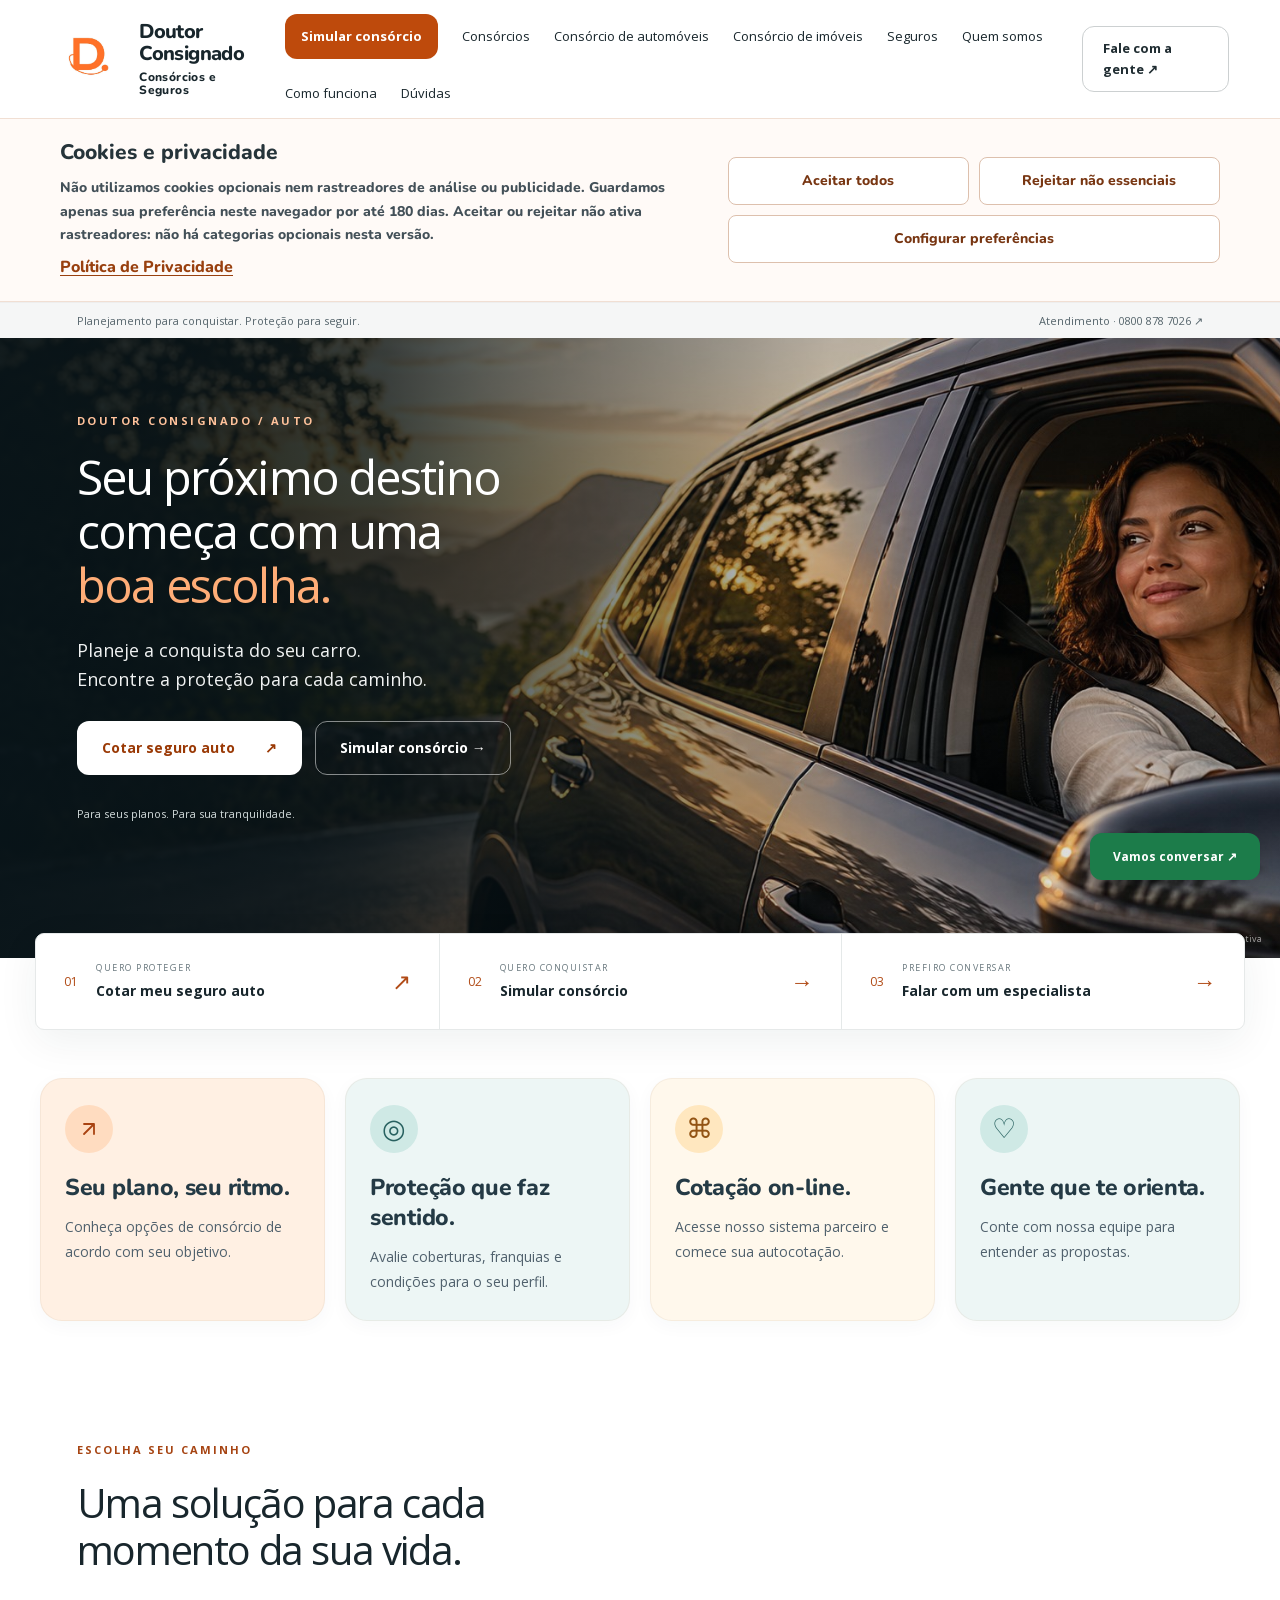
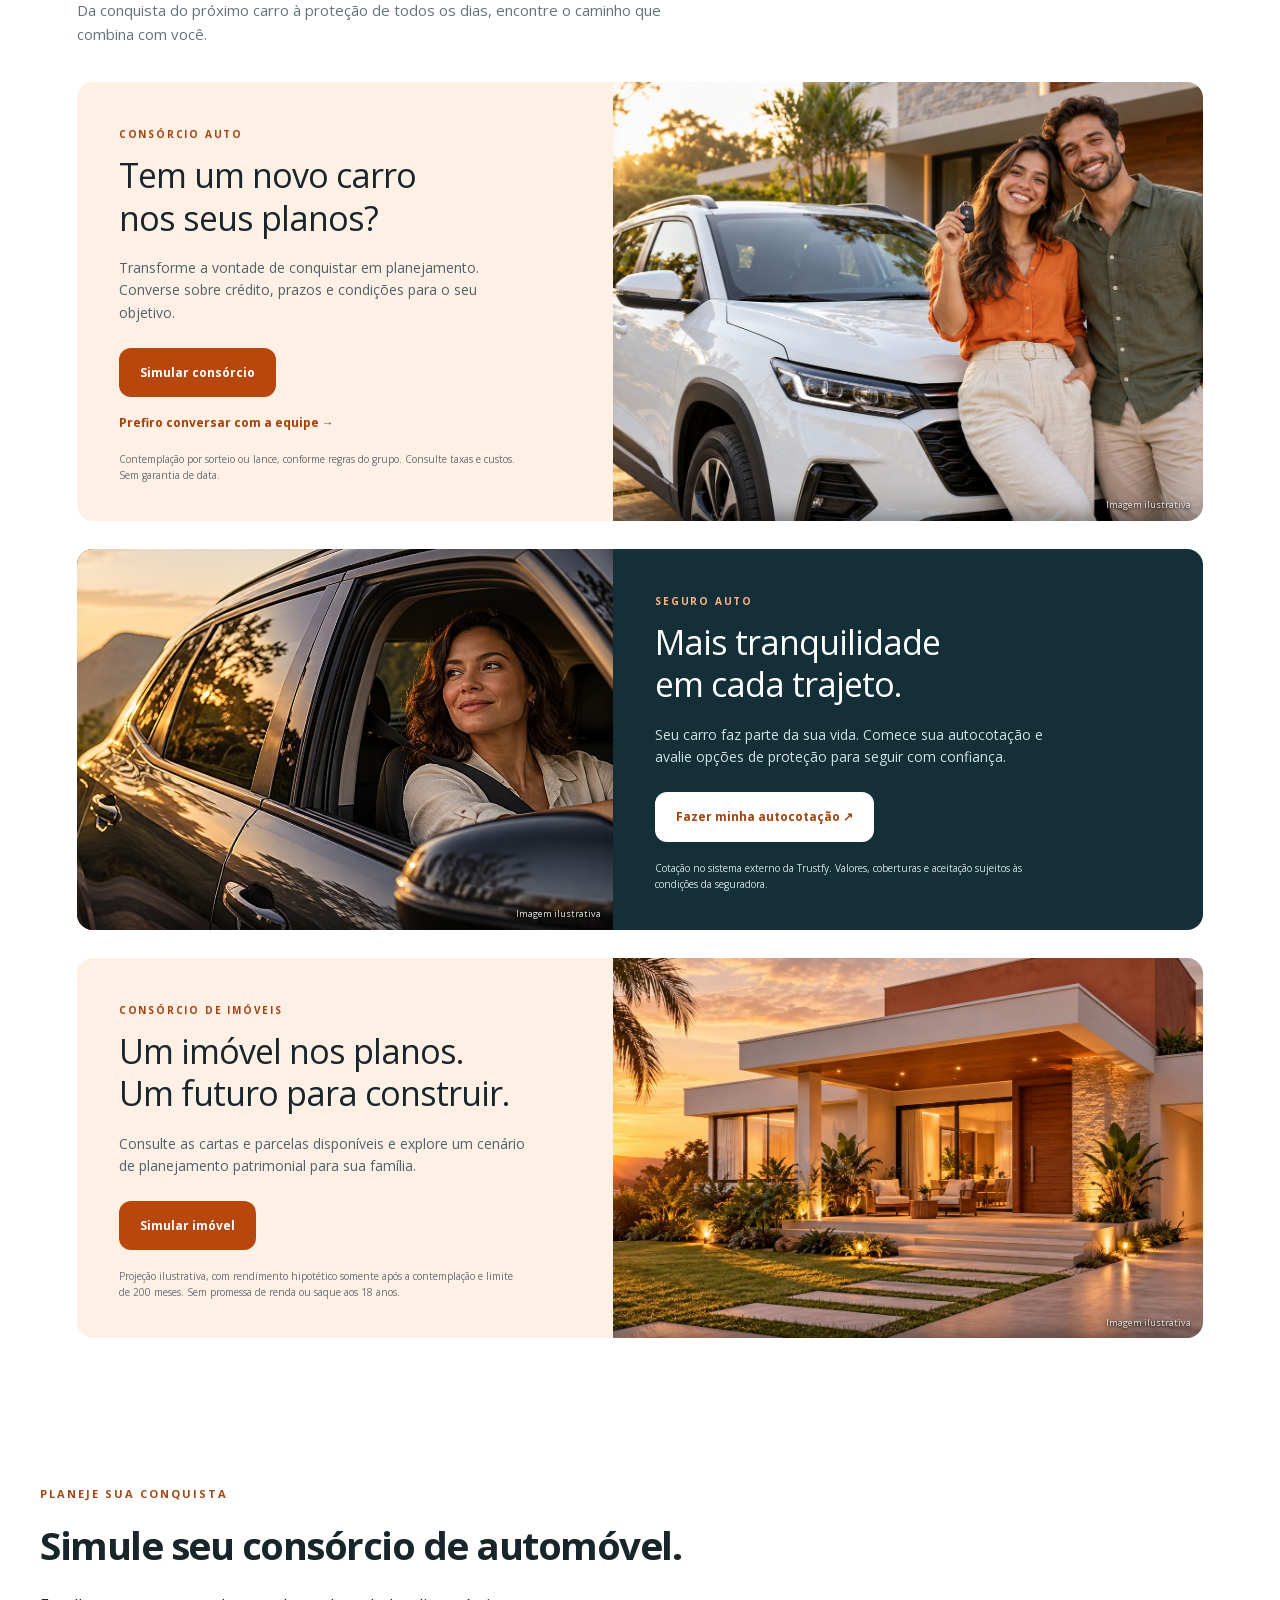
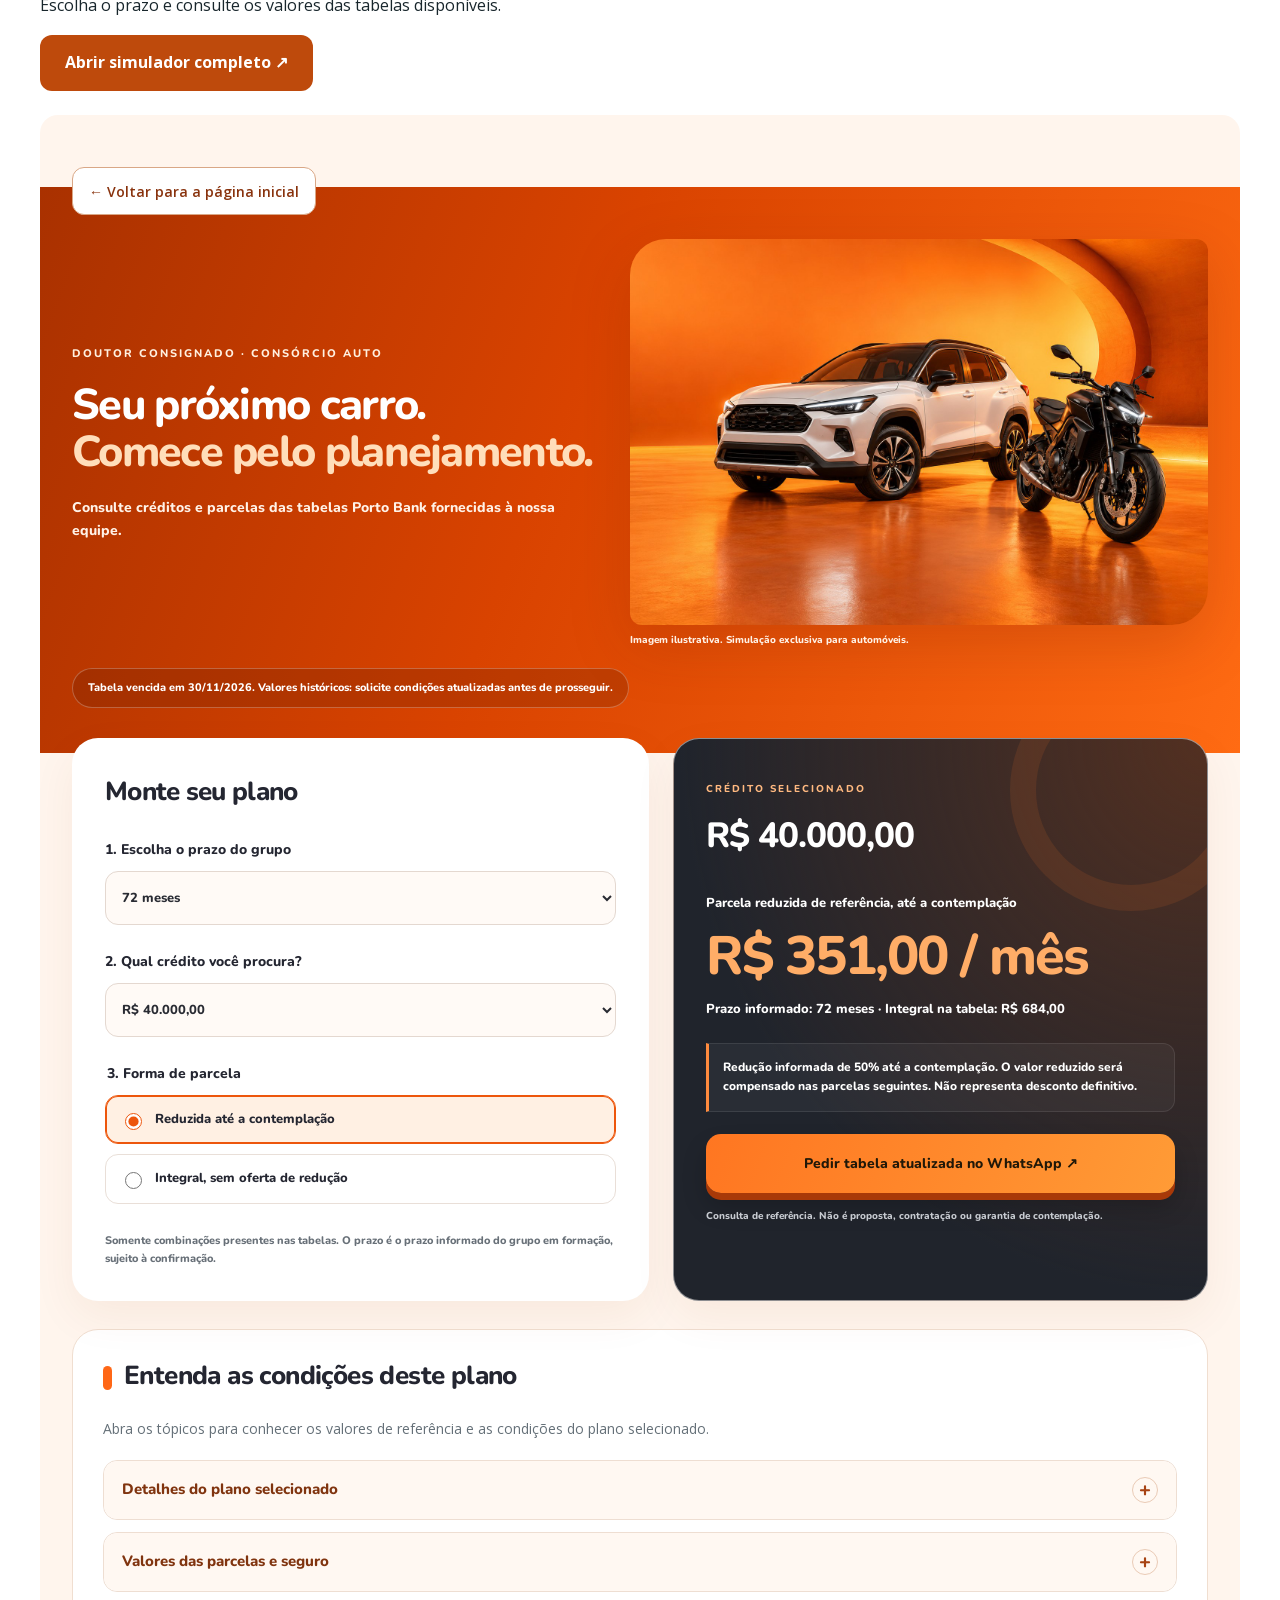
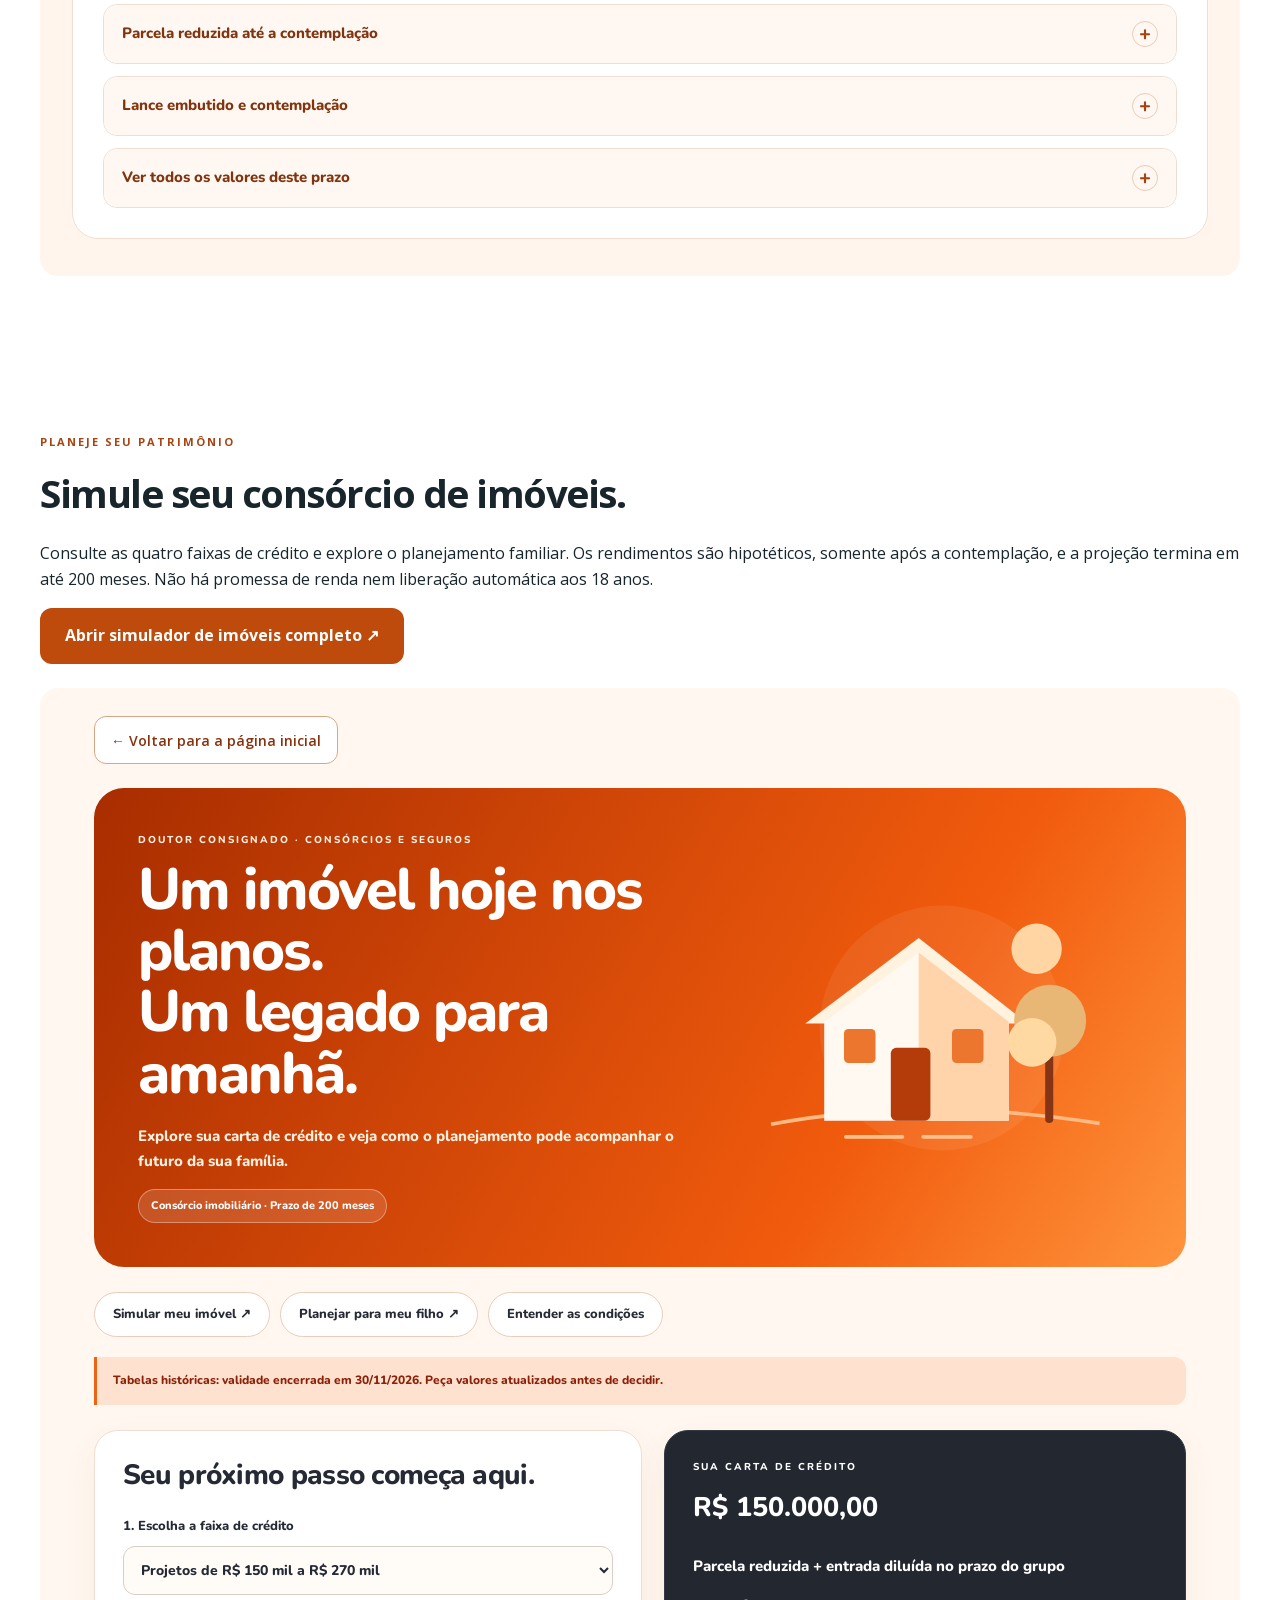
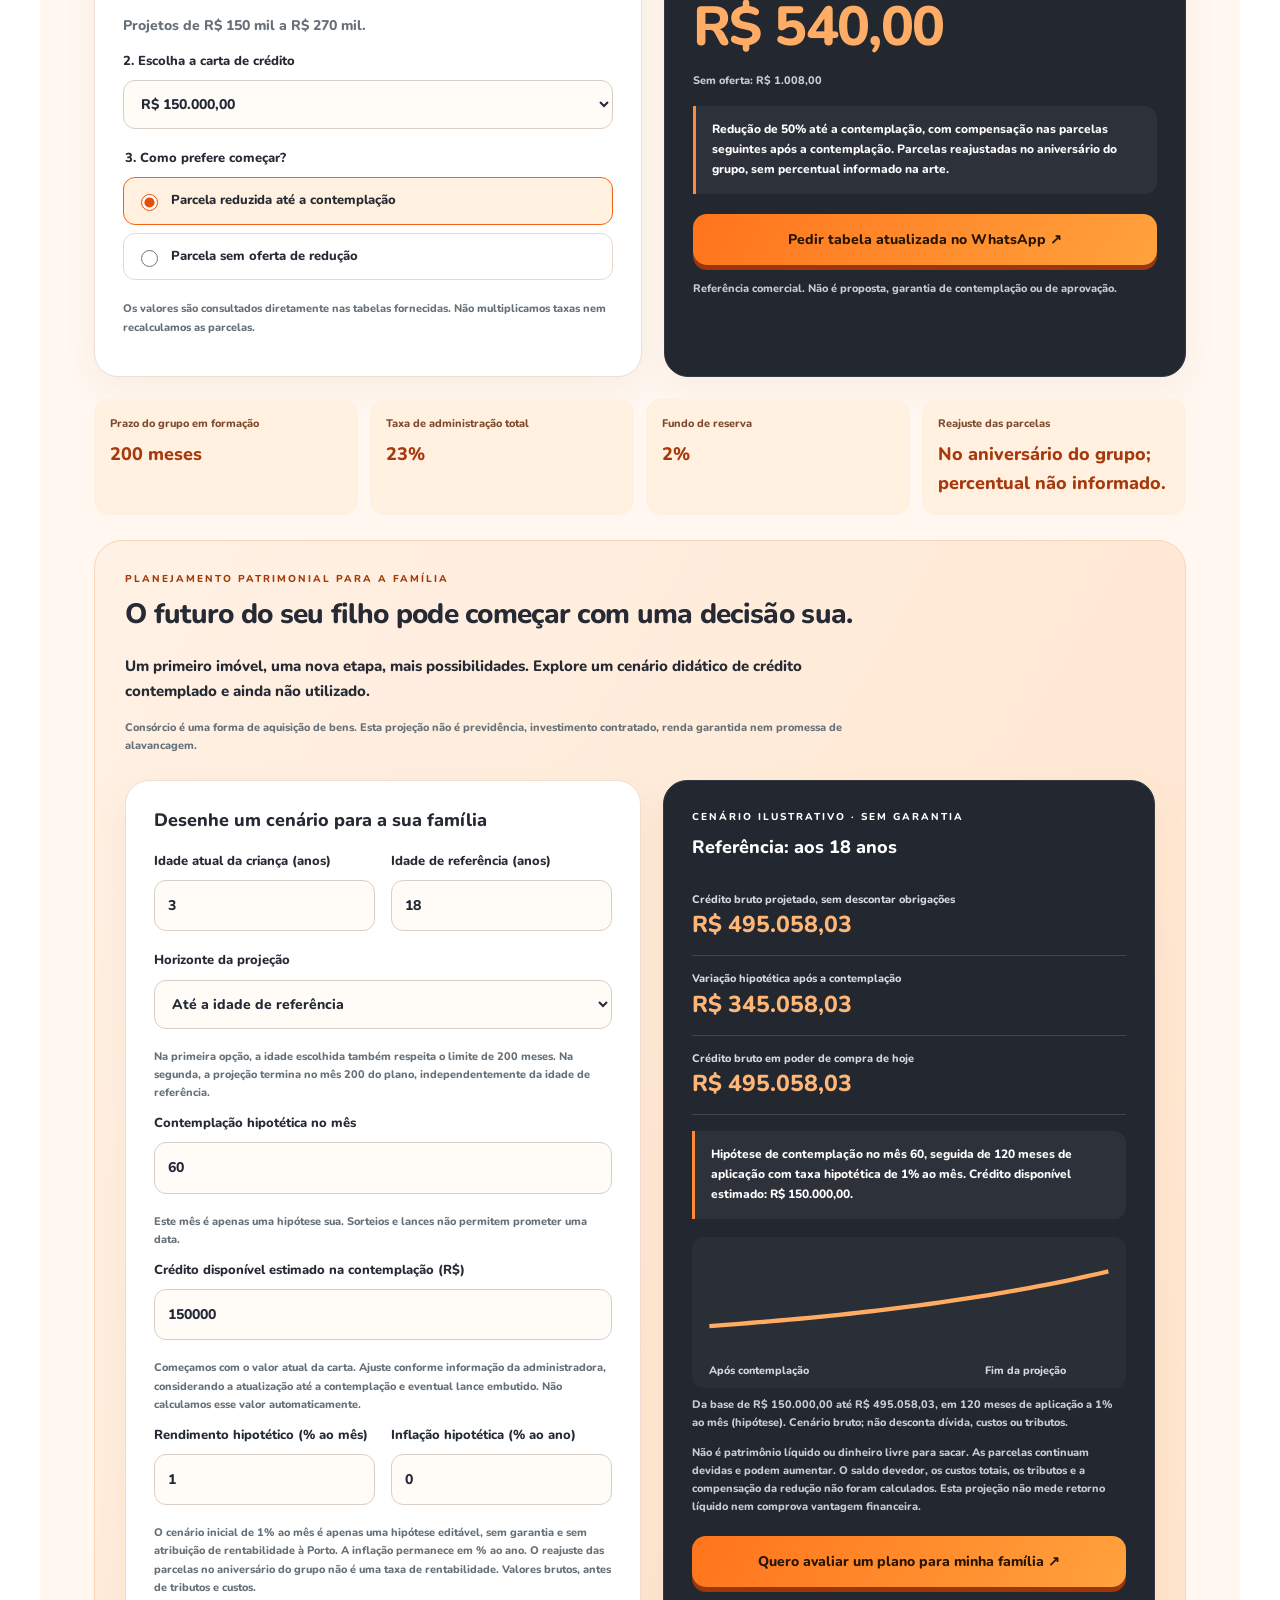
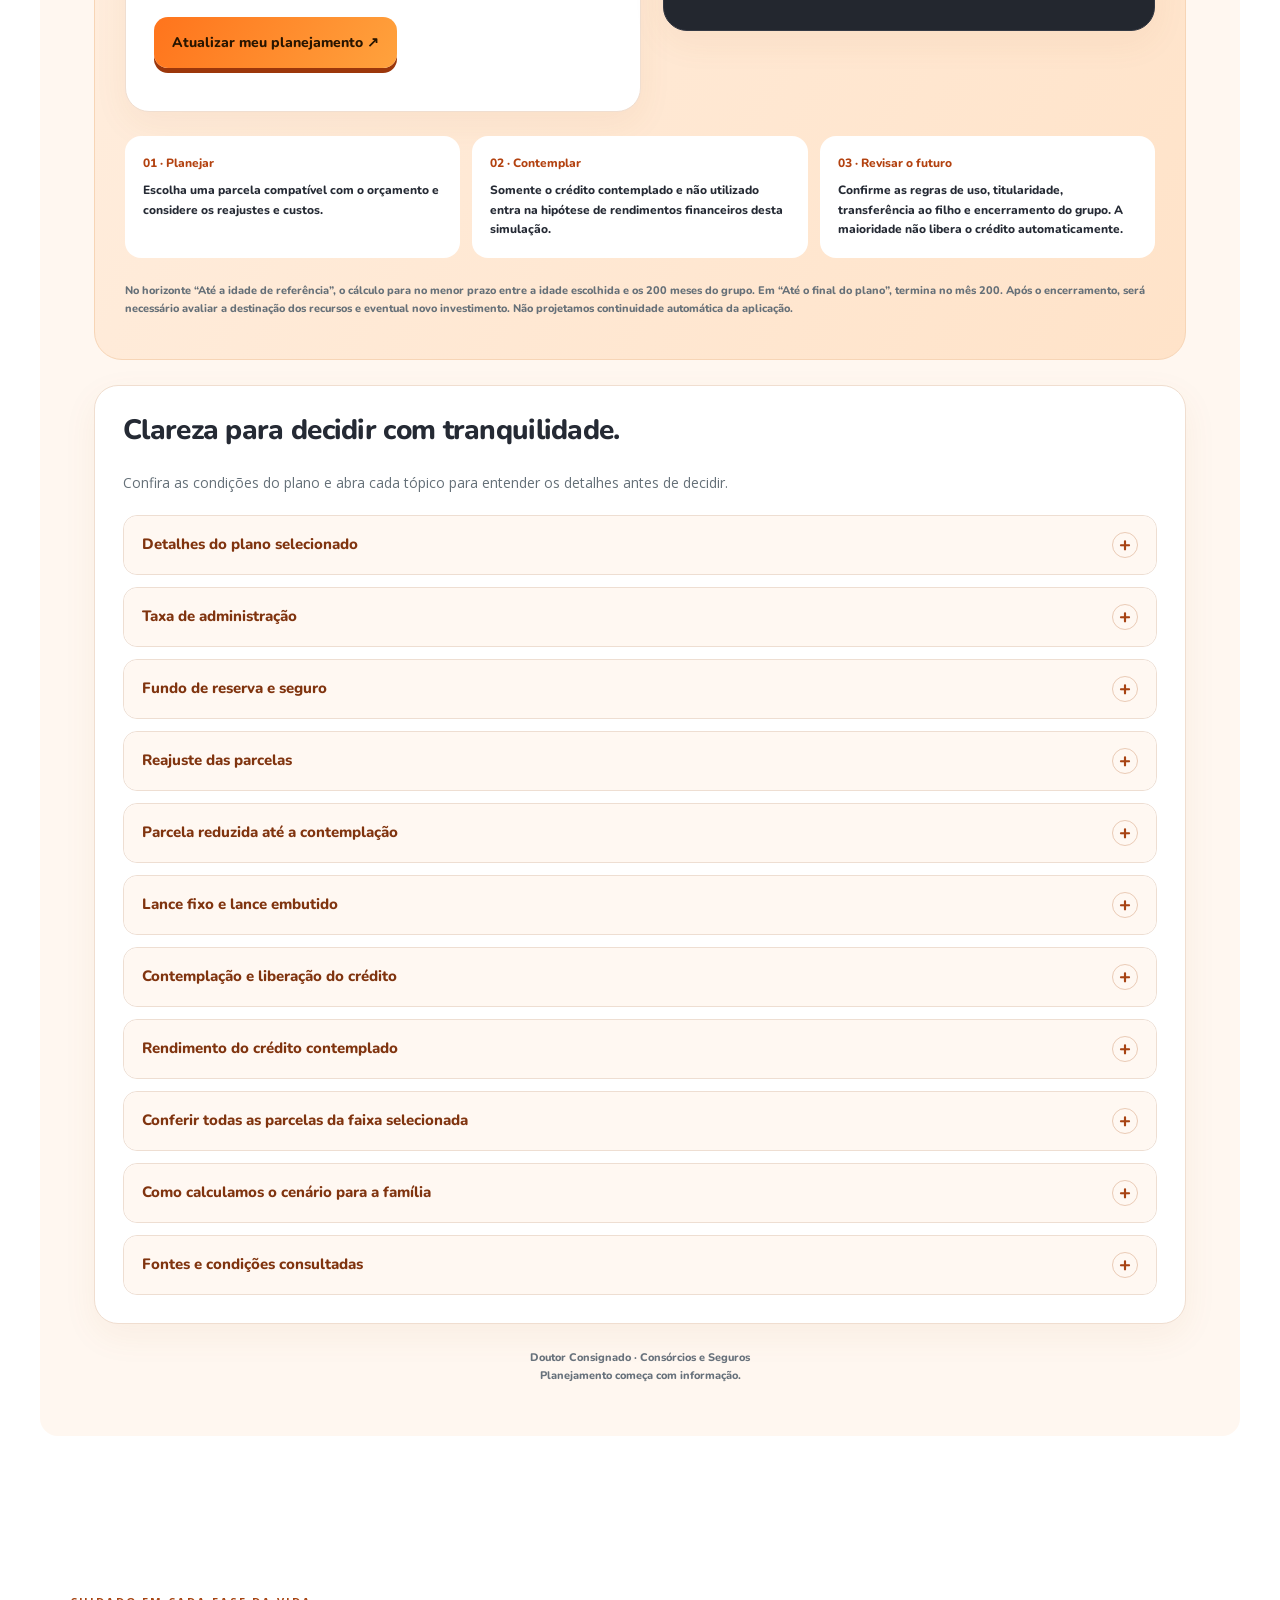
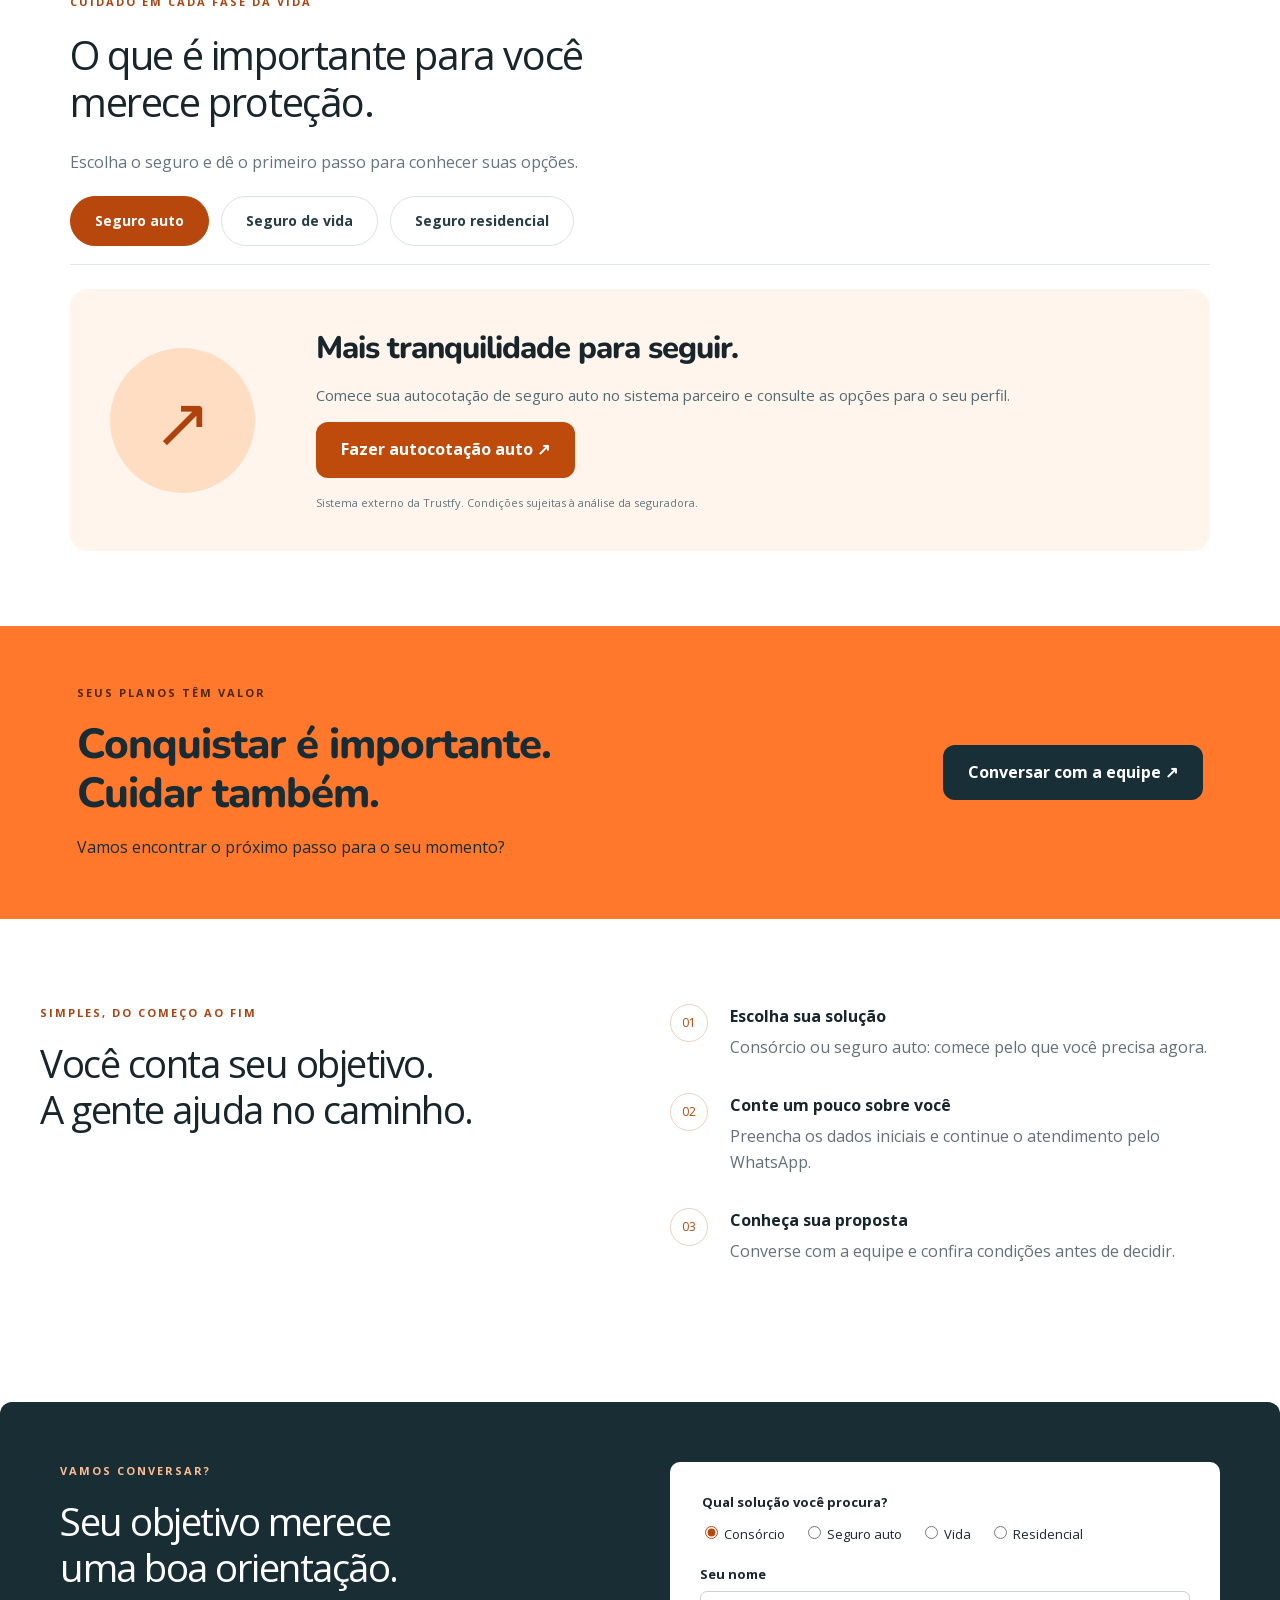
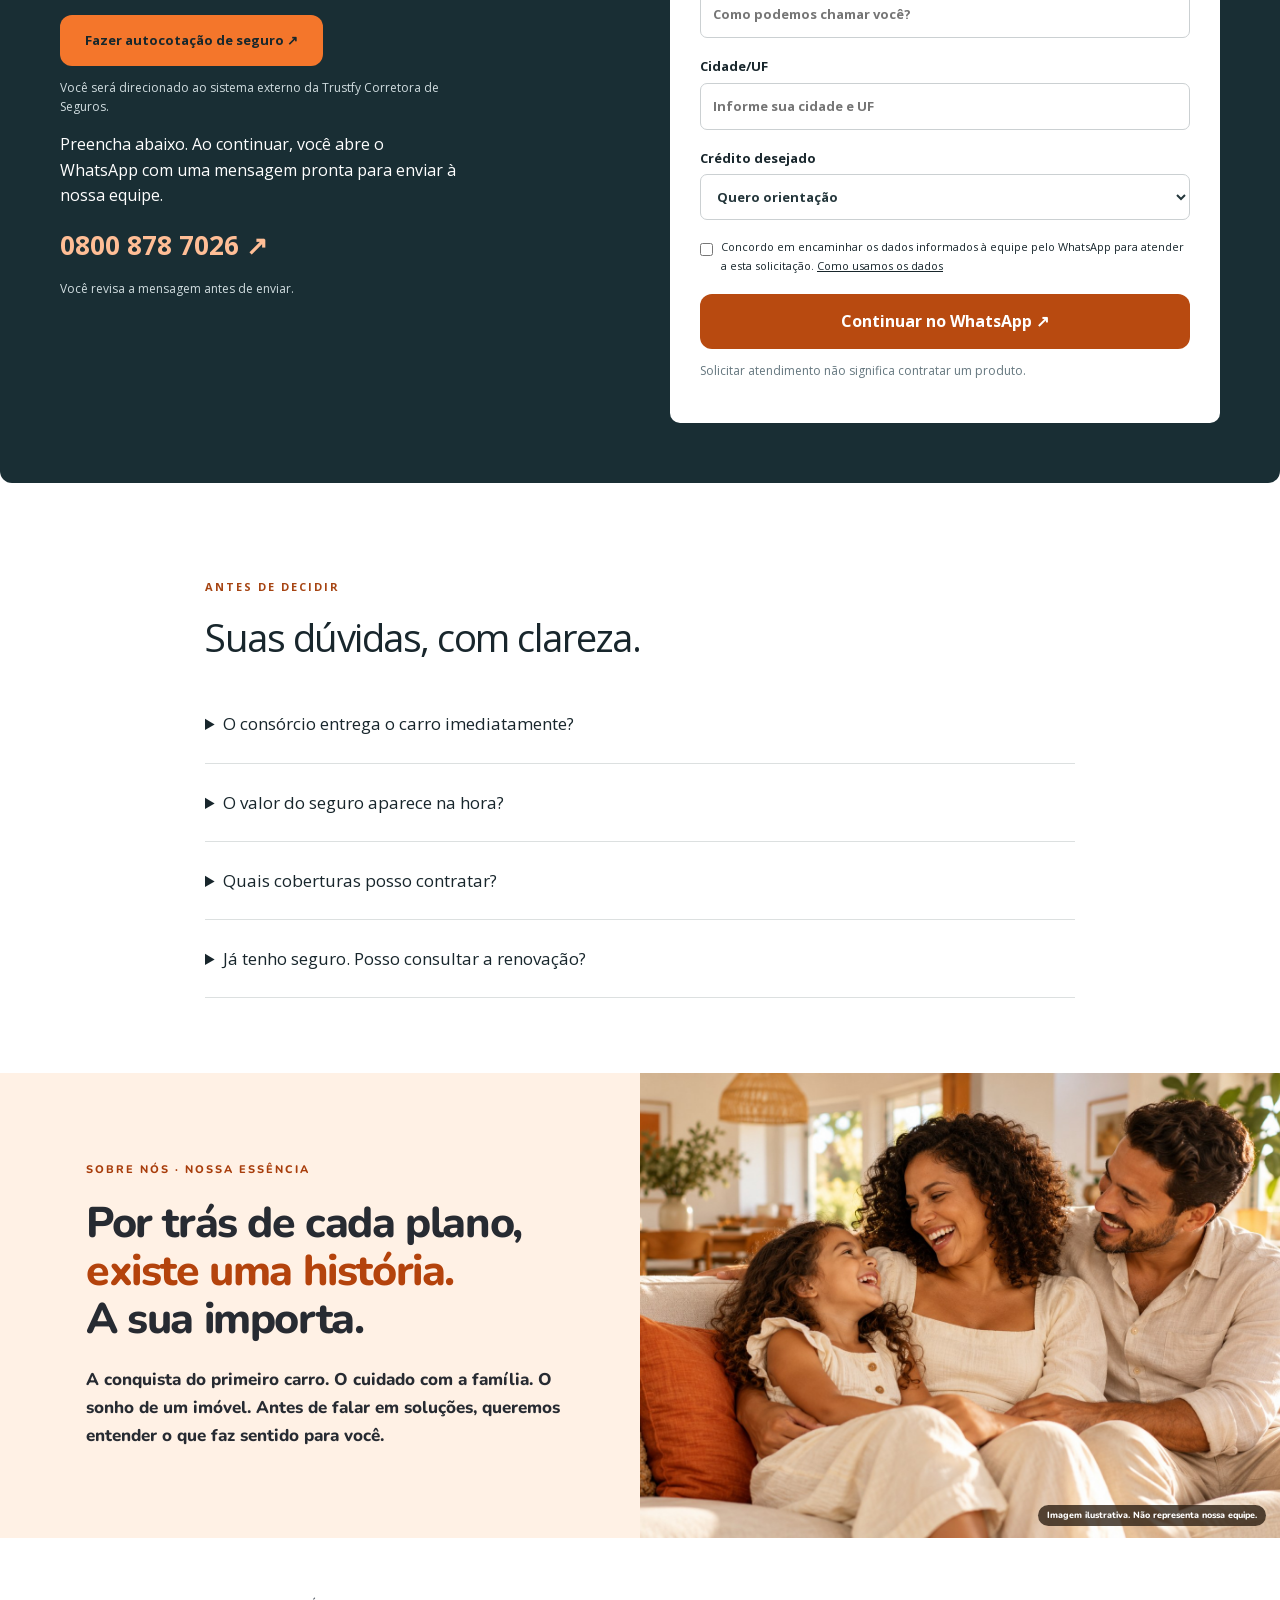
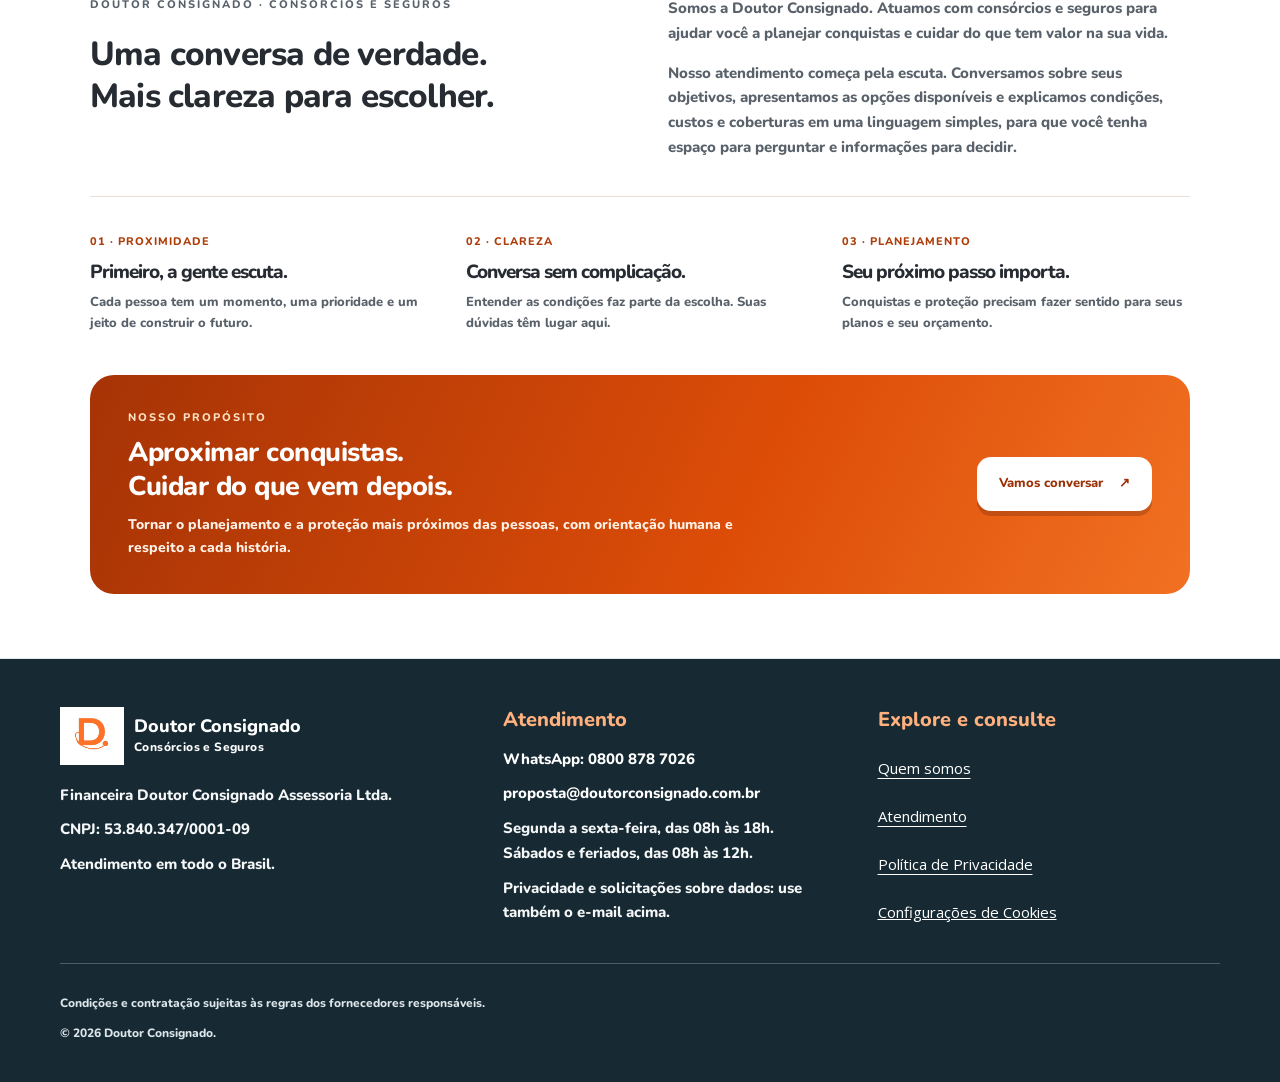
==== commit 02aa85d5: "Adiciona consórcio de automóveis ao menu principal" ====
--- a/index.html
+++ b/index.html
@@ -1,6 +1,6 @@
 <!doctype html>
 <html lang="pt-BR"><head><meta charset="utf-8"><meta name="viewport" content="width=device-width,initial-scale=1"><meta name="description" content="Planeje seu próximo carro com consórcio e solicite uma cotação de seguro auto com a Doutor Consignado."><title>Consórcios e Seguros | Doutor Consignado</title><link rel="stylesheet" href="styles.css"><link rel="stylesheet" href="sobre-nos.css"><script defer src="config.js"></script><script defer src="app.js"></script><link rel="stylesheet" href="privacidade.css"><script defer src="privacidade.js"></script><link rel="icon" href="favicon.ico?v=1" sizes="16x16 32x32 48x48"><link rel="icon" type="image/png" sizes="32x32" href="favicon-32.png?v=1"><link rel="icon" type="image/png" sizes="192x192" href="favicon-192.png?v=1"></head><body>
-<header><a class="brand" href="#inicio" aria-label="Doutor Consignado, início"><span class="logo-original"><img src="logo-doutor.jpeg" alt="Logo D Doutor Consignado"></span><span>Doutor Consignado<small>Consórcios e Seguros</small></span></a><button class="menu-toggle" type="button" aria-expanded="false" aria-controls="site-menu" aria-label="Abrir menu principal"><span class="menu-toggle__icon" aria-hidden="true"><span></span><span></span><span></span></span><span>Menu</span></button><nav id="site-menu" aria-label="Menu principal"><a class="button nav-simulator" href="#simulador">Simular consórcio</a><a href="#solucoes">Consórcios</a><a href="#simulador-imoveis">Consórcio de imóveis</a><a href="#seguros">Seguros</a><a href="#quem-somos">Quem somos</a><a href="#como-funciona">Como funciona</a><a href="#duvidas">Dúvidas</a></nav><a class="button outline" href="#cotacao">Fale com a gente ↗</a></header>
+<header><a class="brand" href="#inicio" aria-label="Doutor Consignado, início"><span class="logo-original"><img src="logo-doutor.jpeg" alt="Logo D Doutor Consignado"></span><span>Doutor Consignado<small>Consórcios e Seguros</small></span></a><button class="menu-toggle" type="button" aria-expanded="false" aria-controls="site-menu" aria-label="Abrir menu principal"><span class="menu-toggle__icon" aria-hidden="true"><span></span><span></span><span></span></span><span>Menu</span></button><nav id="site-menu" aria-label="Menu principal"><a class="button nav-simulator" href="#simulador">Simular consórcio</a><a href="#solucoes">Consórcios</a><a href="#simulador">Consórcio de automóveis</a><a href="#simulador-imoveis">Consórcio de imóveis</a><a href="#seguros">Seguros</a><a href="#quem-somos">Quem somos</a><a href="#como-funciona">Como funciona</a><a href="#duvidas">Dúvidas</a></nav><a class="button outline" href="#cotacao">Fale com a gente ↗</a></header>
 <main><div class="utility"><span>Planejamento para conquistar. Proteção para seguir.</span><a href="#cotacao">Atendimento · 0800 878 7026 ↗</a></div><section class="hero" id="inicio"><div class="hero-inner"><p class="eyebrow">DOUTOR CONSIGNADO / AUTO</p><h1>Seu próximo destino <br> começa com uma <br> <em>boa escolha.</em></h1><p class="intro">Planeje a conquista do seu carro. <br> Encontre a proteção para cada caminho.</p><div class="actions"><a class="button" href="https://sistema.cronosmulticalculo.com.br/link/trustfy-corretora-de-seguros-ltda/mJNL64A1y6" target="_blank" rel="noopener noreferrer">Cotar seguro auto <span>↗</span></a><a class="button hero-secondary" href="#simulador">Simular consórcio →</a></div><p class="hero-caption">Para seus planos. Para sua tranquilidade.</p></div><img class="hero-mobile-image" src="hero-auto.jpg" alt="Mulher ao volante de um carro em uma paisagem ao pôr do sol" width="2172" height="724" decoding="async"><span class="image-credit">Imagem ilustrativa</span></section><div class="product-bar"><a href="https://sistema.cronosmulticalculo.com.br/link/trustfy-corretora-de-seguros-ltda/mJNL64A1y6" target="_blank" rel="noopener noreferrer"><span>01</span><div><small>QUERO PROTEGER</small><b>Cotar meu seguro auto</b></div><strong>↗</strong></a><a href="#simulador"><span>02</span><div><small>QUERO CONQUISTAR</small><b>Simular consórcio</b></div><strong>→</strong></a><a href="#cotacao"><span>03</span><div><small>PREFIRO CONVERSAR</small><b>Falar com um especialista</b></div><strong>→</strong></a></div><section class="benefits section" aria-label="Planejamento, proteção e orientação"><div><span class="line-icon" aria-hidden="true"><svg width="24" height="24" viewBox="0 0 24 24" fill="none" stroke="currentColor" stroke-width="1.8" stroke-linecap="round" stroke-linejoin="round" focusable="false"><path d="M7 17 17 7M7 7h10v10"/></svg></span><h3>Seu plano, <br> seu ritmo.</h3><p>Conheça opções de consórcio de acordo com seu objetivo.</p></div><div><span class="line-icon" aria-hidden="true">◎</span><h3>Proteção que <br> faz sentido.</h3><p>Avalie coberturas, franquias e condições para o seu perfil.</p></div><div><span class="line-icon" aria-hidden="true">⌘</span><h3>Cotação <br> on-line.</h3><p>Acesse nosso sistema parceiro e comece sua autocotação.</p></div><div><span class="line-icon" aria-hidden="true">♡</span><h3>Gente que <br> te orienta.</h3><p>Conte com nossa equipe para entender as propostas.</p></div></section><section id="solucoes" class="section"><div class="section-head"><p class="eyebrow">ESCOLHA SEU CAMINHO</p><h2>Uma solução para cada <br> momento da sua vida.</h2></div><p class="solutions-intro">Da conquista do próximo carro à proteção de todos os dias, encontre o caminho que combina com você.</p><div class="solution-stories"><article class="story story-plan"><div class="story-copy"><span class="story-tag">CONSÓRCIO AUTO</span><h3>Tem um novo carro <br> nos seus planos?</h3><p>Transforme a vontade de conquistar em planejamento. Converse sobre crédito, prazos e condições para o seu objetivo.</p><a href="#simulador" class="button">Simular consórcio</a><a href="#cotacao" data-product="Consórcio" class="text-link">Prefiro conversar com a equipe →</a><small>Contemplação por sorteio ou lance, conforme regras do grupo. Consulte taxas e custos. Sem garantia de data.</small></div><div class="story-photo"><img src="consorcio-vida.jpg" alt="Casal ao lado de um carro em uma residência"><span class="photo-note">Imagem ilustrativa</span></div></article><article class="story story-insurance"><div class="story-copy"><span class="story-tag">SEGURO AUTO</span><h3>Mais tranquilidade <br> em cada trajeto.</h3><p>Seu carro faz parte da sua vida. Comece sua autocotação e avalie opções de proteção para seguir com confiança.</p><a href="https://sistema.cronosmulticalculo.com.br/link/trustfy-corretora-de-seguros-ltda/mJNL64A1y6" target="_blank" rel="noopener noreferrer" class="button">Fazer minha autocotação ↗</a><small>Cotação no sistema externo da Trustfy. Valores, coberturas e aceitação sujeitos às condições da seguradora.</small></div><div class="story-photo"><img src="hero-auto.jpg" alt="Mulher no banco do motorista de um automóvel"><span class="photo-note">Imagem ilustrativa</span></div></article><article class="story story-property"><div class="story-copy"><span class="story-tag">CONSÓRCIO DE IMÓVEIS</span><h3>Um imóvel nos planos. <br> Um futuro para construir.</h3><p>Consulte as cartas e parcelas disponíveis e explore um cenário de planejamento patrimonial para sua família.</p><a href="#simulador-imoveis" class="button">Simular imóvel</a><small>Projeção ilustrativa, com rendimento hipotético somente após a contemplação e limite de 200 meses. Sem promessa de renda ou saque aos 18 anos.</small></div><div class="story-photo"><img src="imovel-consorcio.jpg" alt="Casa contemporânea com jardim ao pôr do sol" loading="lazy" decoding="async"><span class="photo-note">Imagem ilustrativa</span></div></article></div></section><section id="simulador" class="section"><p class="eyebrow">PLANEJE SUA CONQUISTA</p><h2>Simule seu consórcio de automóvel.</h2><p>Escolha o prazo e consulte os valores das tabelas disponíveis.</p><a class="button" href="simulador-consorcio.html" target="_blank" rel="noopener noreferrer">Abrir simulador completo ↗</a><iframe src="simulador-consorcio.html" title="Simulador de consórcio de automóvel" loading="eager" style="width:100%;height:1450px;border:0;border-radius:18px;margin-top:24px"></iframe></section><section id="simulador-imoveis" class="section"><p class="eyebrow">PLANEJE SEU PATRIMÔNIO</p><h2>Simule seu consórcio de imóveis.</h2><p>Consulte as quatro faixas de crédito e explore o planejamento familiar. Os rendimentos são hipotéticos, somente após a contemplação, e a projeção termina em até 200 meses. Não há promessa de renda nem liberação automática aos 18 anos.</p><a class="button" href="simulador-imoveis.html" target="_blank" rel="noopener noreferrer">Abrir simulador de imóveis completo ↗</a><iframe src="simulador-imoveis.html" title="Simulador de consórcio de imóveis e planejamento familiar" loading="eager" style="width:100%;height:1800px;border:0;border-radius:18px;margin-top:24px"></iframe></section><section id="seguros" class="section insurance-hub"><div class="section-head"><p class="eyebrow">CUIDADO EM CADA FASE DA VIDA</p><h2>O que é importante para você <br> merece proteção.</h2><p>Escolha o seguro e dê o primeiro passo para conhecer suas opções.</p></div><div class="insurance-tabs" role="tablist" aria-label="Tipos de seguro"><button type="button" role="tab" id="tab-auto" aria-controls="panel-auto" aria-selected="true" data-insurance="auto">Seguro auto</button><button type="button" role="tab" id="tab-vida" aria-controls="panel-vida" aria-selected="false" tabindex="-1" data-insurance="vida">Seguro de vida</button><button type="button" role="tab" id="tab-casa" aria-controls="panel-casa" aria-selected="false" tabindex="-1" data-insurance="casa">Seguro residencial</button></div><div id="panel-auto" role="tabpanel" aria-labelledby="tab-auto" class="insurance-panel"><span class="insurance-symbol" aria-hidden="true">↗</span><div><h3>Mais tranquilidade para seguir.</h3><p>Comece sua autocotação de seguro auto no sistema parceiro e consulte as opções para o seu perfil.</p><a class="button" href="https://sistema.cronosmulticalculo.com.br/link/trustfy-corretora-de-seguros-ltda/mJNL64A1y6" target="_blank" rel="noopener noreferrer">Fazer autocotação auto ↗</a><small>Sistema externo da Trustfy. Condições sujeitas à análise da seguradora.</small></div></div><div id="panel-vida" role="tabpanel" aria-labelledby="tab-vida" class="insurance-panel" hidden><span class="insurance-symbol" aria-hidden="true">♡</span><div><h3>Cuidar de você também é cuidar de quem você ama.</h3><p>Converse sobre seguro de vida e conheça possibilidades de proteção financeira para diferentes momentos e necessidades.</p><a class="button" href="#cotacao" data-product="Seguro de vida">Solicitar cotação de vida →</a><small>Atendimento pelo WhatsApp. Coberturas, limites e aceitação dependem da proposta.</small></div></div><div id="panel-casa" role="tabpanel" aria-labelledby="tab-casa" class="insurance-panel" hidden><span class="insurance-symbol" aria-hidden="true">⌂</span><div><h3>Seu lar é parte da sua história.</h3><p>Solicite orientação para conhecer opções de seguro residencial e avaliar coberturas para sua casa ou apartamento.</p><a class="button" href="#cotacao" data-product="Seguro residencial">Solicitar cotação residencial →</a><small>Atendimento pelo WhatsApp. Coberturas e assistências variam conforme a contratação.</small></div></div></section><section class="orange-band"><div><p class="eyebrow">SEUS PLANOS TÊM VALOR</p><h2>Conquistar é importante. <br> Cuidar também.</h2><p>Vamos encontrar o próximo passo para o seu momento?</p></div><a href="#cotacao" class="button">Conversar com a equipe ↗</a></section><section id="como-funciona" class="section process"><div><p class="eyebrow">SIMPLES, DO COMEÇO AO FIM</p><h2>Você conta seu objetivo. <br> A gente ajuda no caminho.</h2></div><ol><li><b>Escolha sua solução</b><p>Consórcio ou seguro auto: comece pelo que você precisa agora.</p></li><li><b>Conte um pouco sobre você</b><p>Preencha os dados iniciais e continue o atendimento pelo WhatsApp.</p></li><li><b>Conheça sua proposta</b><p>Converse com a equipe e confira condições antes de decidir.</p></li></ol></section>
 <section id="cotacao" class="section quote"><div><p class="eyebrow">VAMOS CONVERSAR?</p><h2>Seu objetivo merece <br> uma boa orientação.</h2><a class="button" href="https://sistema.cronosmulticalculo.com.br/link/trustfy-corretora-de-seguros-ltda/mJNL64A1y6" target="_blank" rel="noopener noreferrer">Fazer autocotação de seguro ↗</a><p class="micro">Você será direcionado ao sistema externo da Trustfy Corretora de Seguros.</p><p>Preencha abaixo. Ao continuar, você abre o WhatsApp com uma mensagem pronta para enviar à nossa equipe.</p><a class="phone" data-whatsapp href="#">0800 878 7026 ↗</a><p class="micro">Você revisa a mensagem antes de enviar.</p></div><form id="lead-form"><fieldset><legend>Qual solução você procura?</legend><div class="choices"><label><input type="radio" name="produto" value="Consórcio" checked> Consórcio</label><label><input type="radio" name="produto" value="Seguro auto"> Seguro auto</label><label><input type="radio" name="produto" value="Seguro de vida"> Vida</label><label><input type="radio" name="produto" value="Seguro residencial"> Residencial</label></div></fieldset><label>Seu nome<input name="nome" autocomplete="name" required maxlength="80" placeholder="Como podemos chamar você?"></label><label>Cidade/UF<input name="cidade" autocomplete="address-level2" required maxlength="80" placeholder="Informe sua cidade e UF"></label><div id="consorcio-fields"><label>Crédito desejado<select name="credito"><option>Quero orientação</option><option>Até R$ 60 mil</option><option>De R$ 60 mil a R$ 100 mil</option><option>De R$ 100 mil a R$ 200 mil</option><option>Acima de R$ 200 mil</option></select></label></div><div id="seguro-fields" hidden><label>Marca, modelo e ano<input name="veiculo" maxlength="100" placeholder="Ex.: Chevrolet Onix 2023"></label><label>Tipo de cotação<select name="tipo"><option>Seguro novo</option><option>Renovação</option><option>Quero orientação</option></select></label></div><div id="other-fields" hidden><label>Conte o que você procura<textarea name="objetivo" rows="3" maxlength="500" placeholder="Ex.: quero proteção para minha família ou para meu apartamento."></textarea></label></div><label class="consent"><input type="checkbox" required> Concordo em encaminhar os dados informados à equipe pelo WhatsApp para atender a esta solicitação. <button type="button" id="privacy-open">Como usamos os dados</button></label><button class="button submit" type="submit">Continuar no WhatsApp ↗</button><p class="micro">Solicitar atendimento não significa contratar um produto.</p></form></section>
 <section id="duvidas" class="section faq"><p class="eyebrow">ANTES DE DECIDIR</p><h2>Suas dúvidas, com clareza.</h2><details><summary>O consórcio entrega o carro imediatamente?</summary><p>Não existe garantia de entrega imediata. A utilização do crédito depende da contemplação e das regras do grupo. Nossa equipe pode explicar as condições da proposta.</p></details><details><summary>O valor do seguro aparece na hora?</summary><p>Clique em “Cotar seguro auto” ou “Fazer autocotação auto” para acessar o sistema externo da Trustfy Corretora de Seguros. O preenchimento e a apresentação de resultados seguem as regras do sistema parceiro. Se preferir ajuda, use o formulário de atendimento pelo WhatsApp.</p></details><details><summary>Quais coberturas posso contratar?</summary><p>As opções variam conforme a proposta. Confira coberturas, limites, exclusões, franquias e assistências nas condições da seguradora antes de contratar.</p></details><details><summary>Já tenho seguro. Posso consultar a renovação?</summary><p>Sim. Selecione Seguro auto e Renovação no formulário para iniciar a conversa com nossa equipe.</p></details></section>
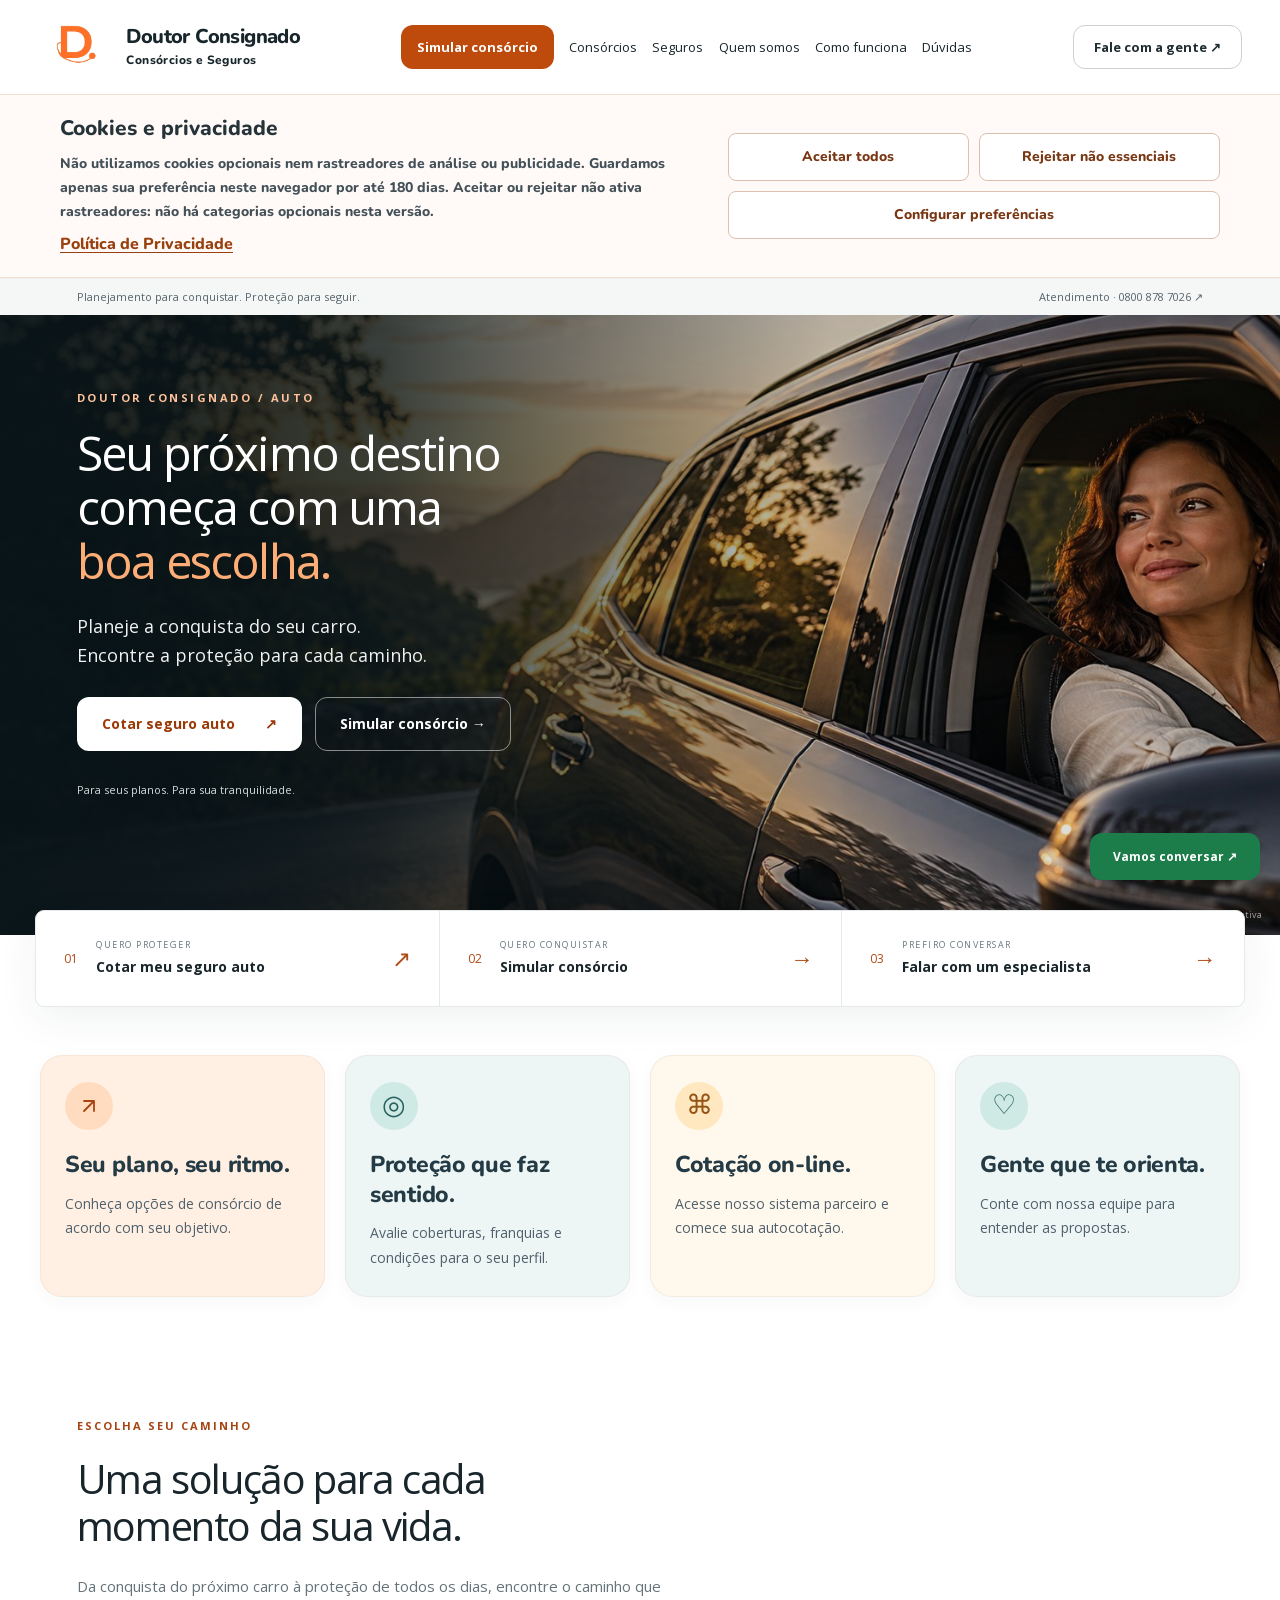
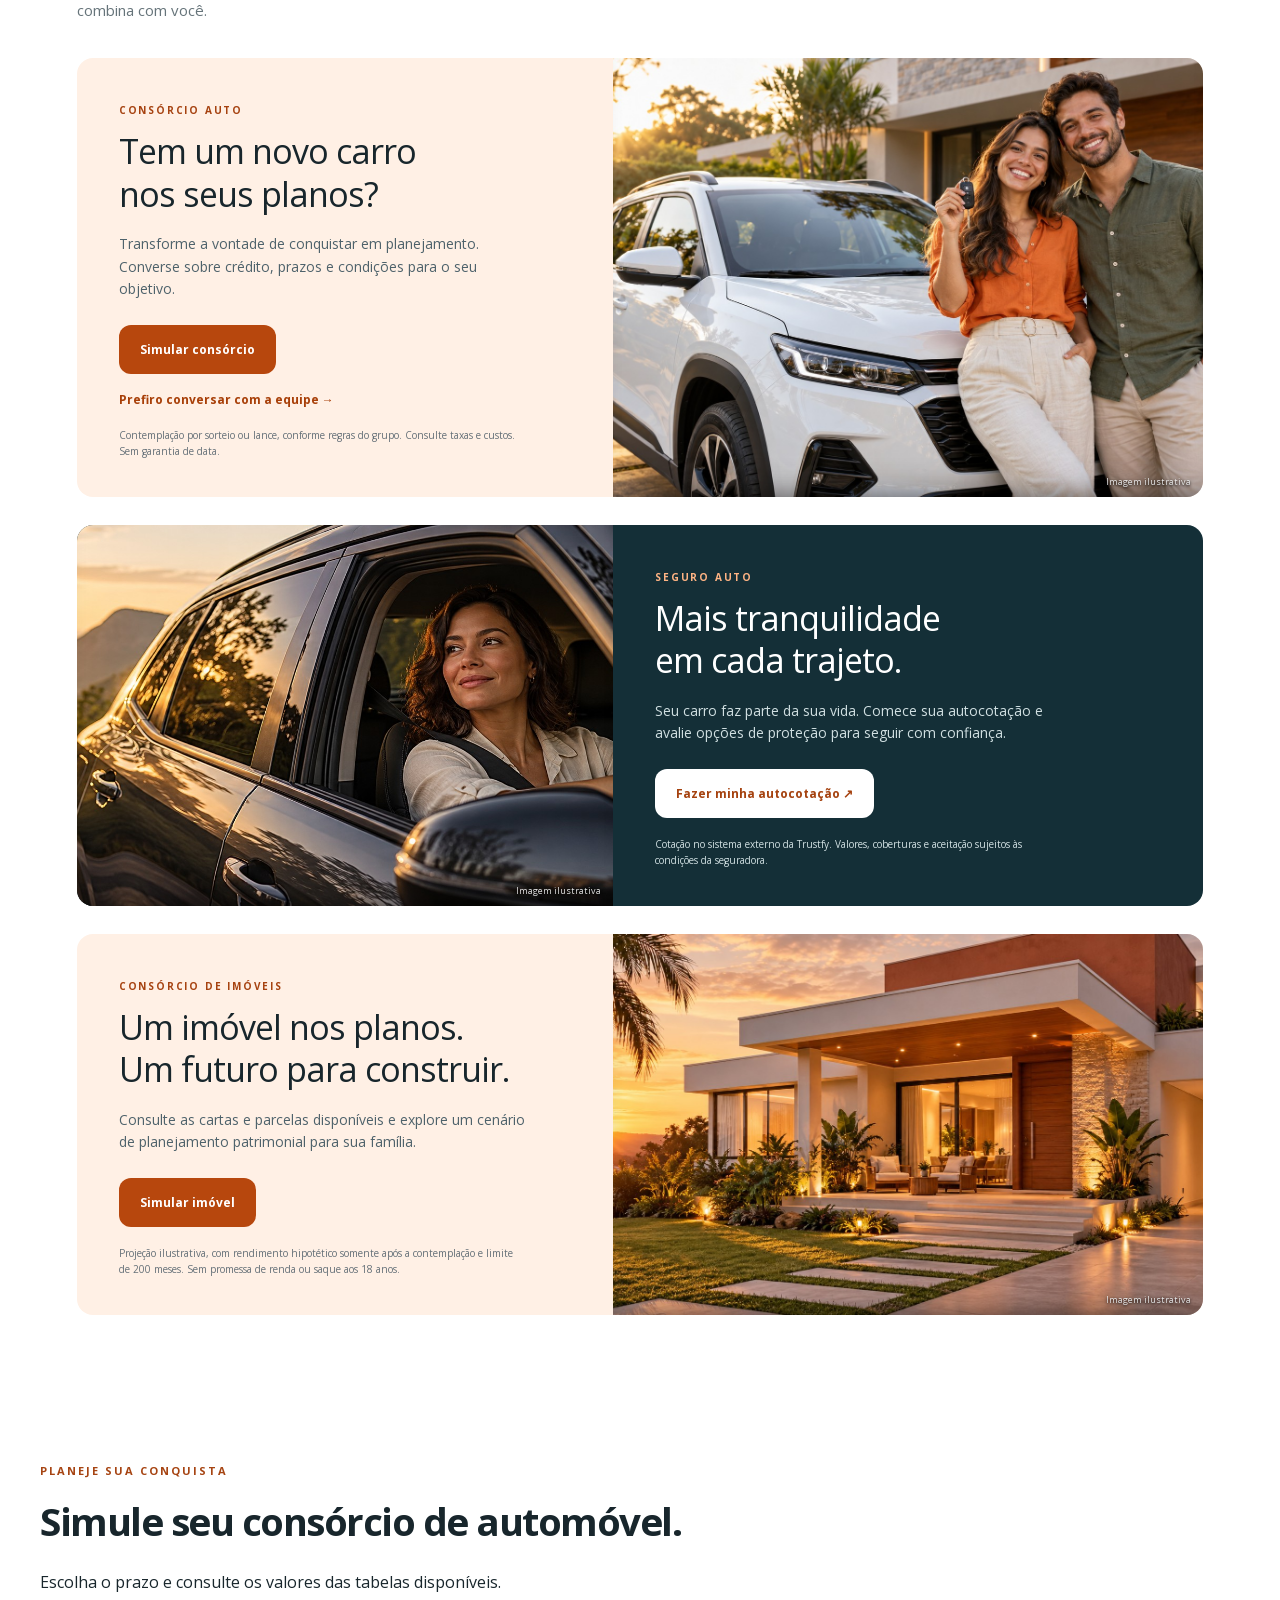
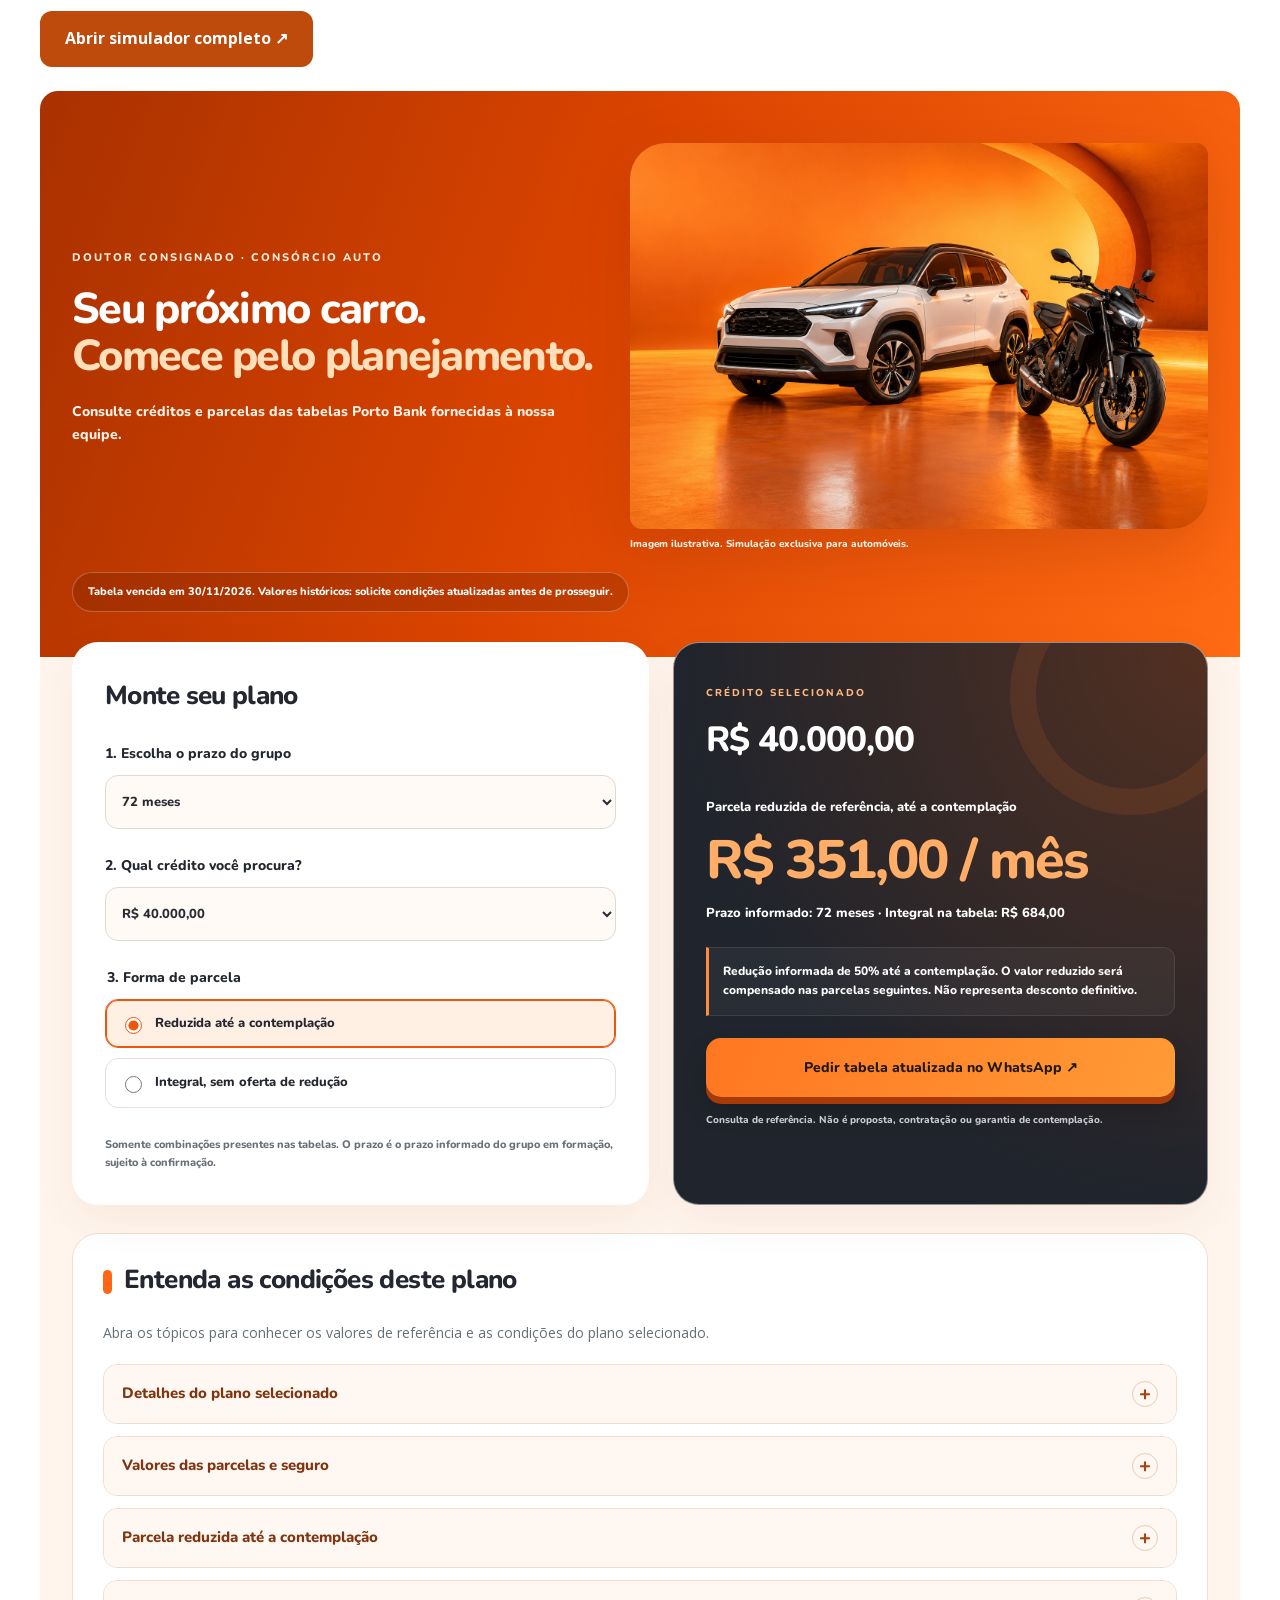
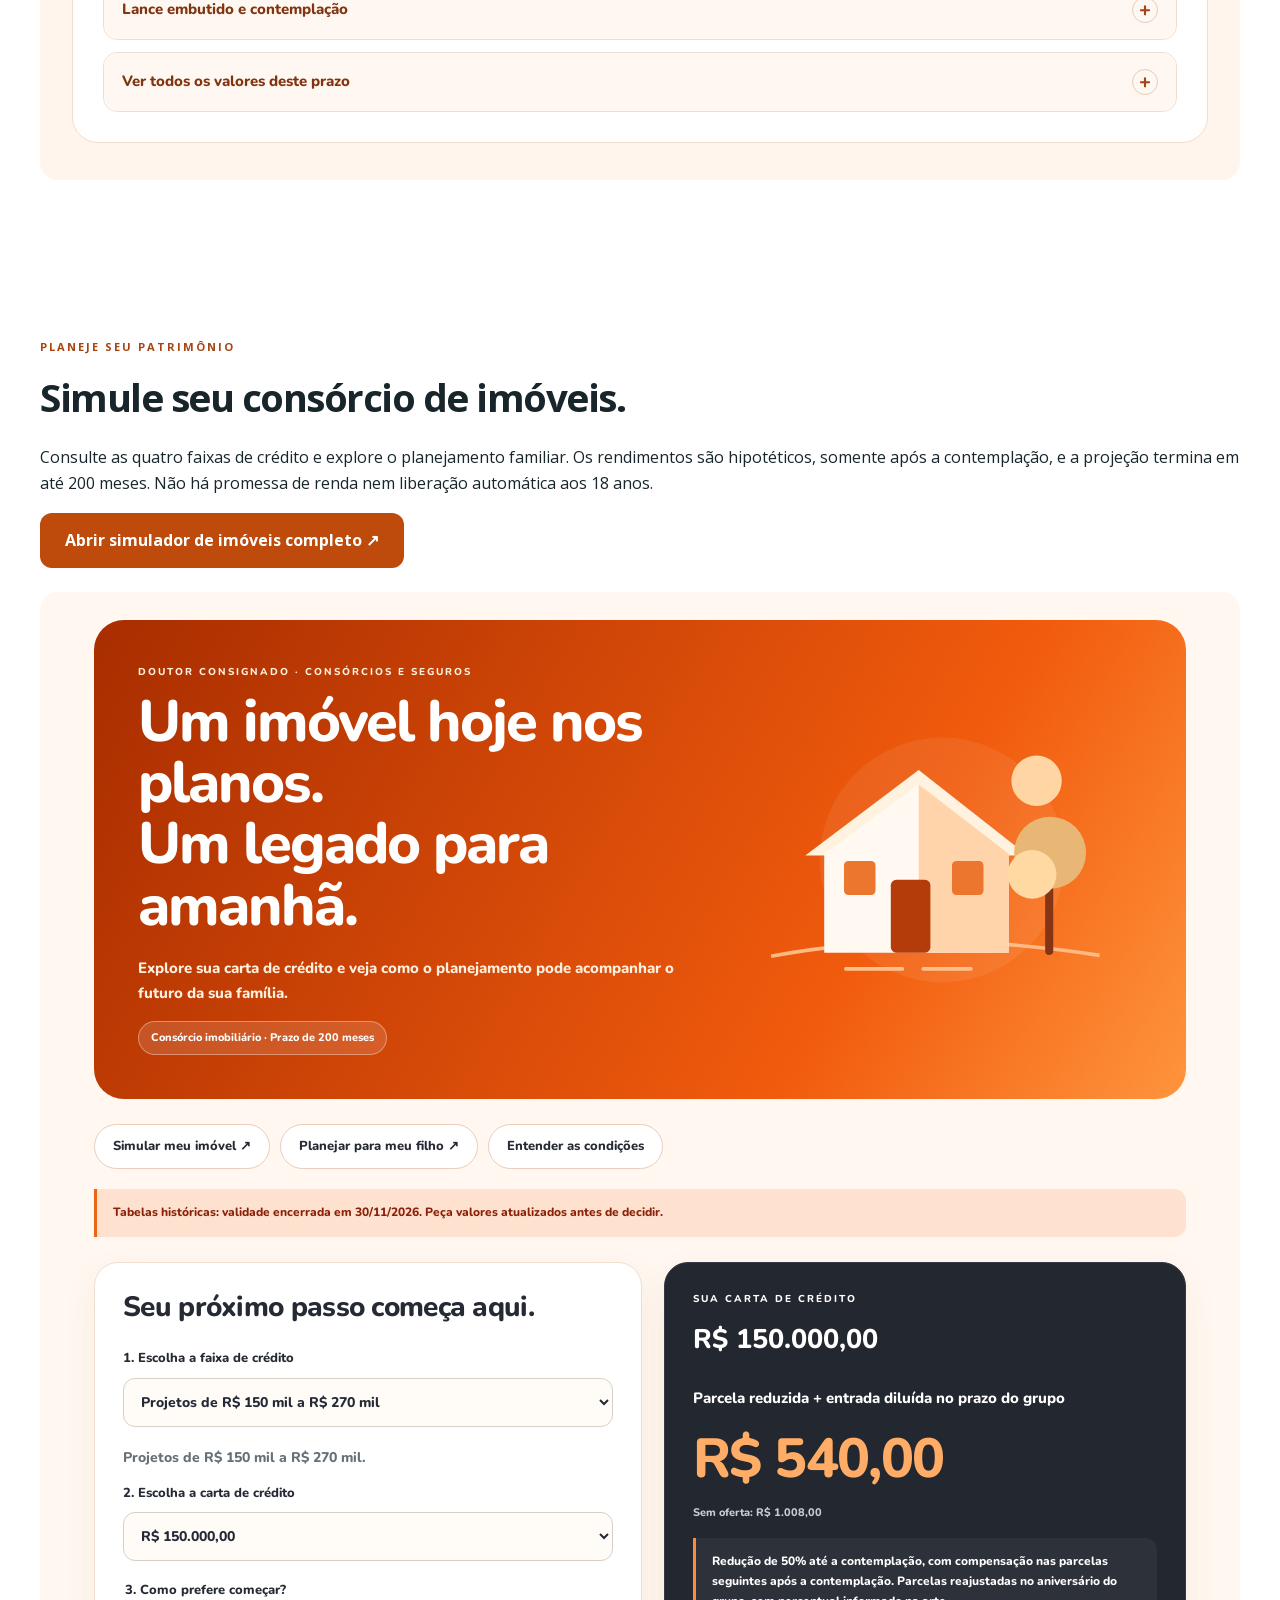
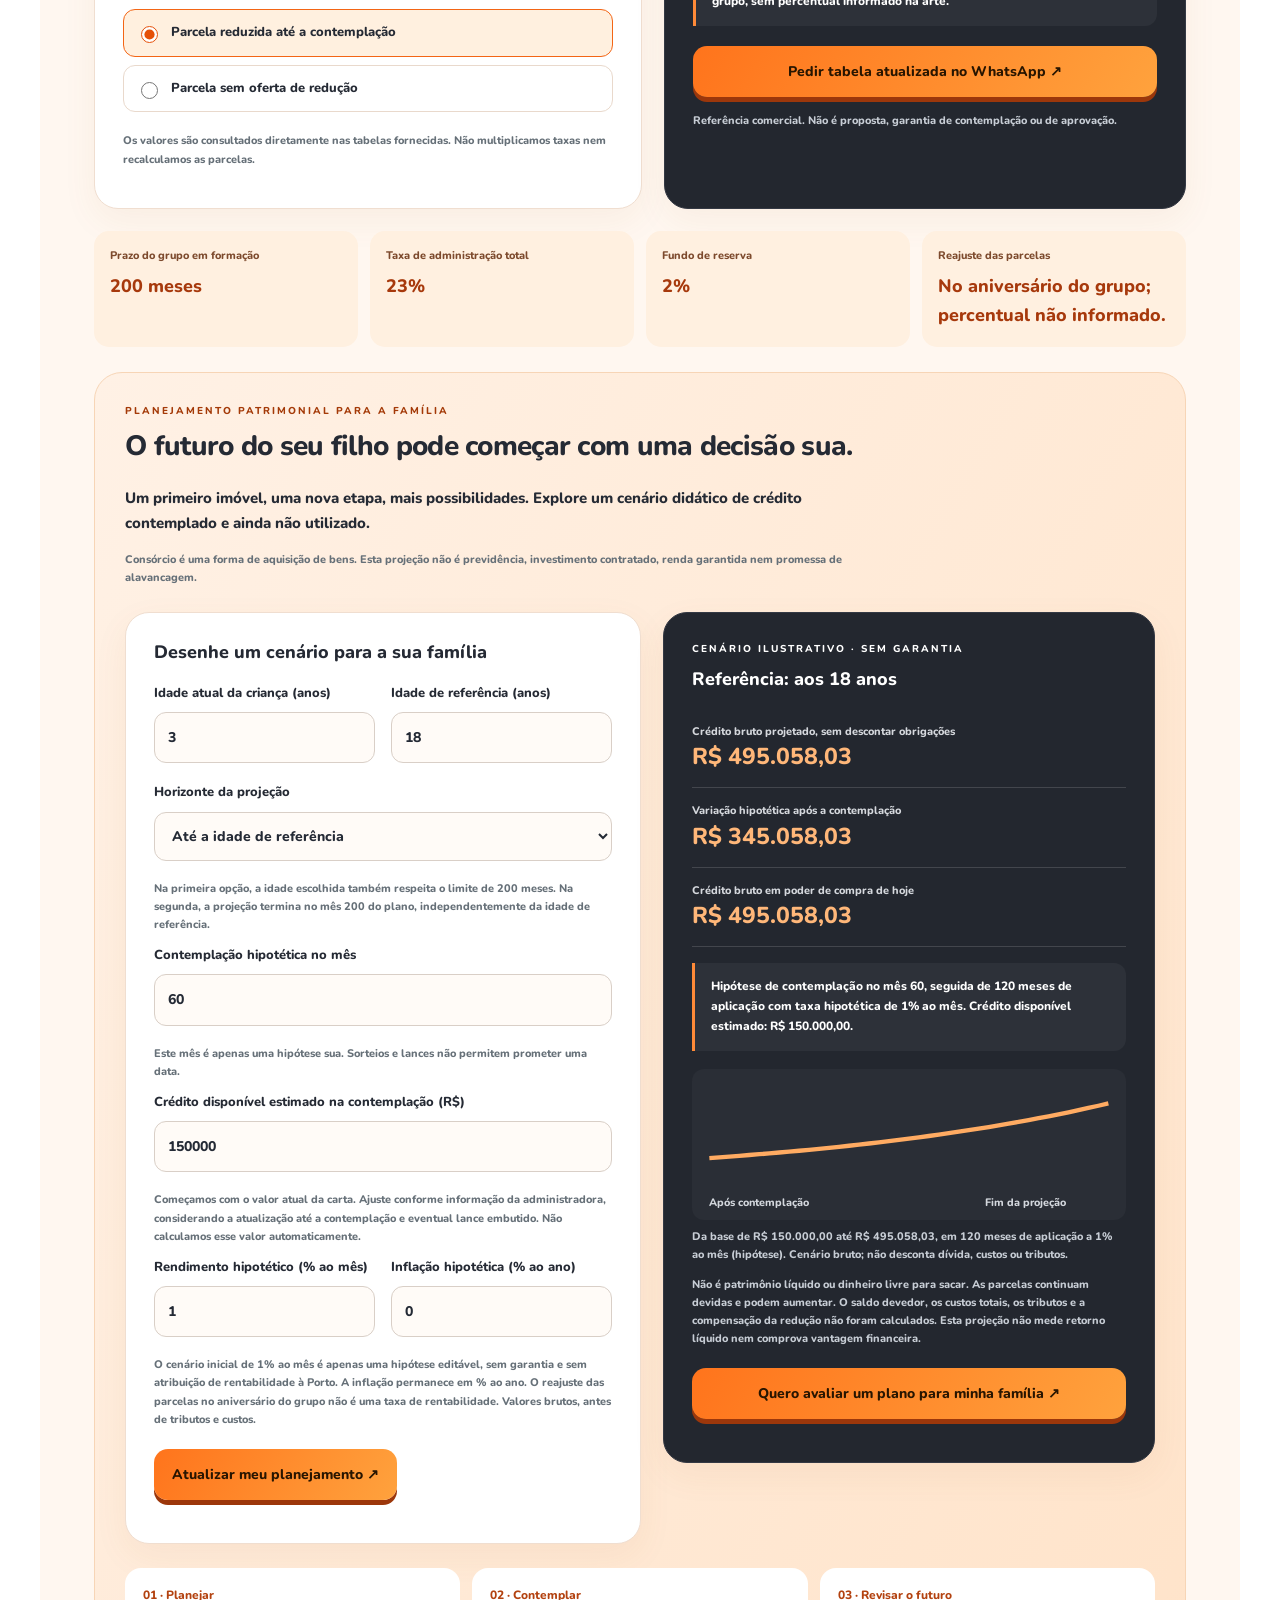
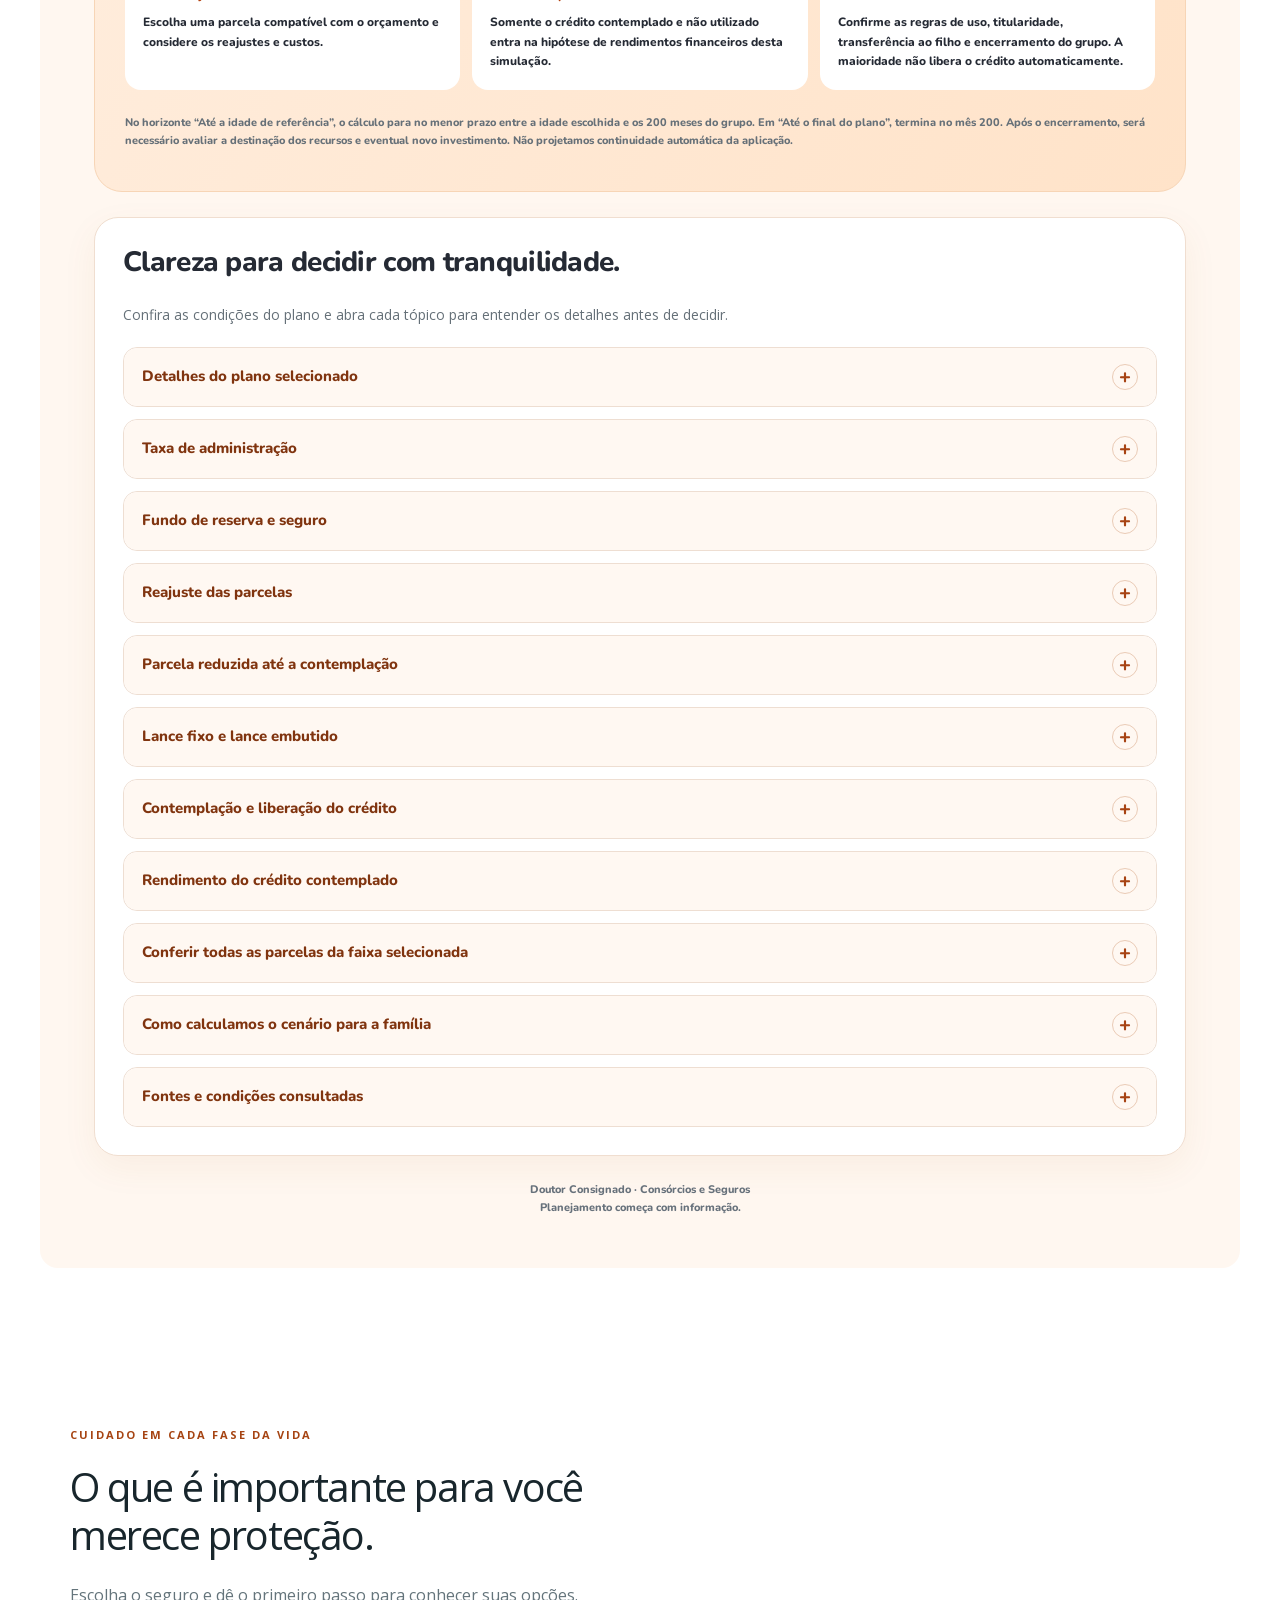
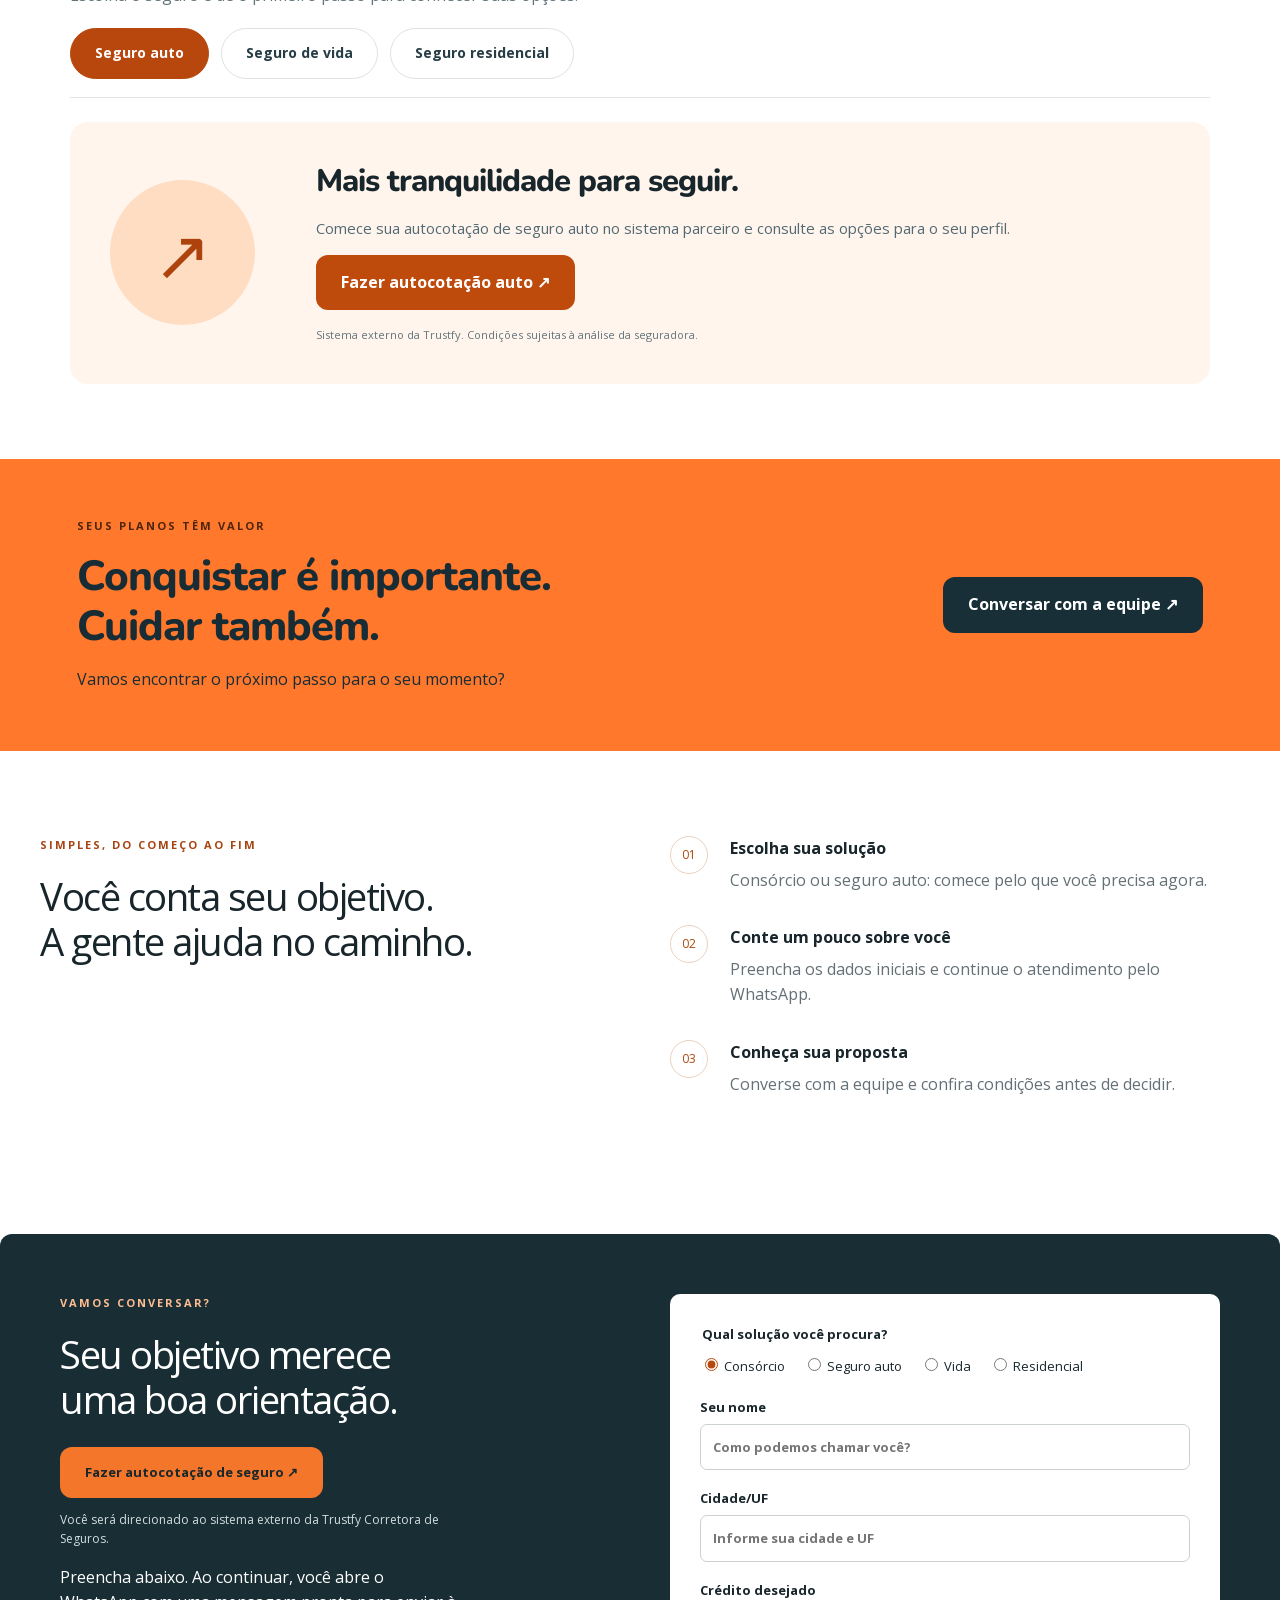
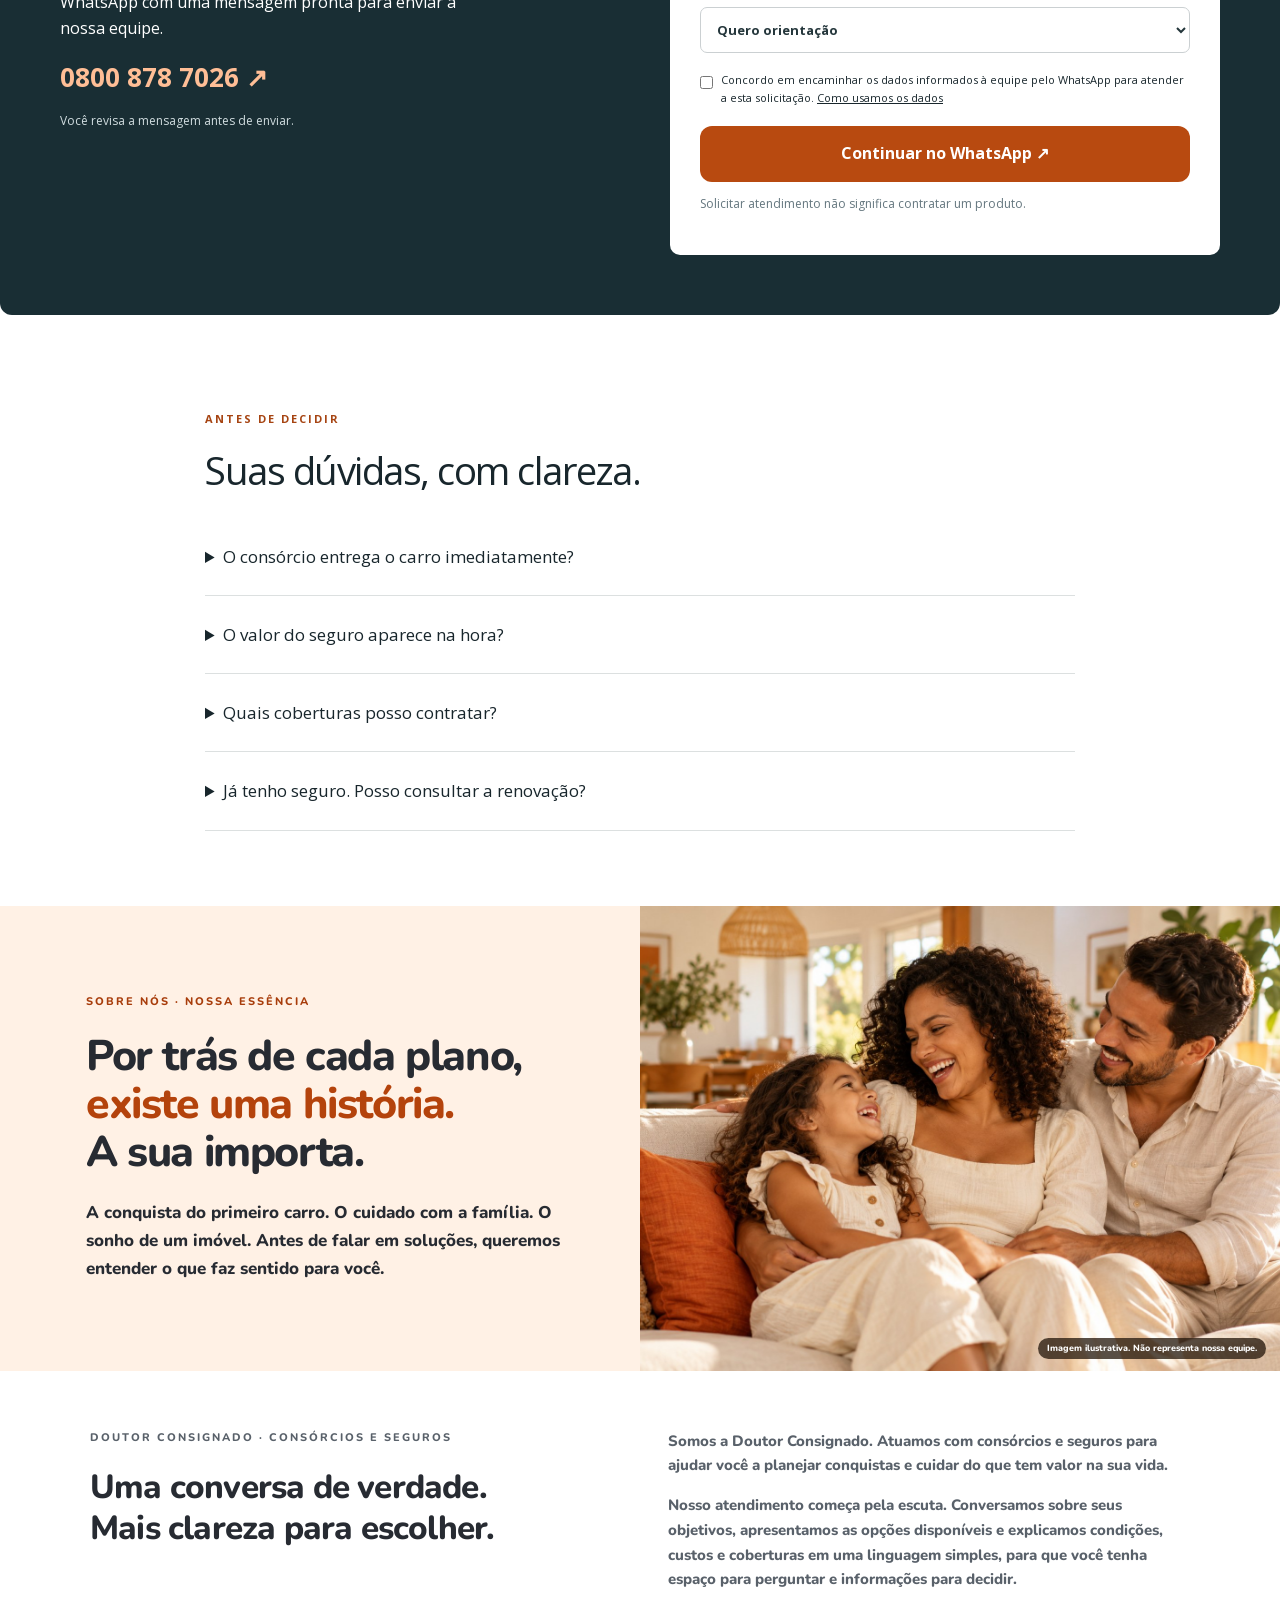
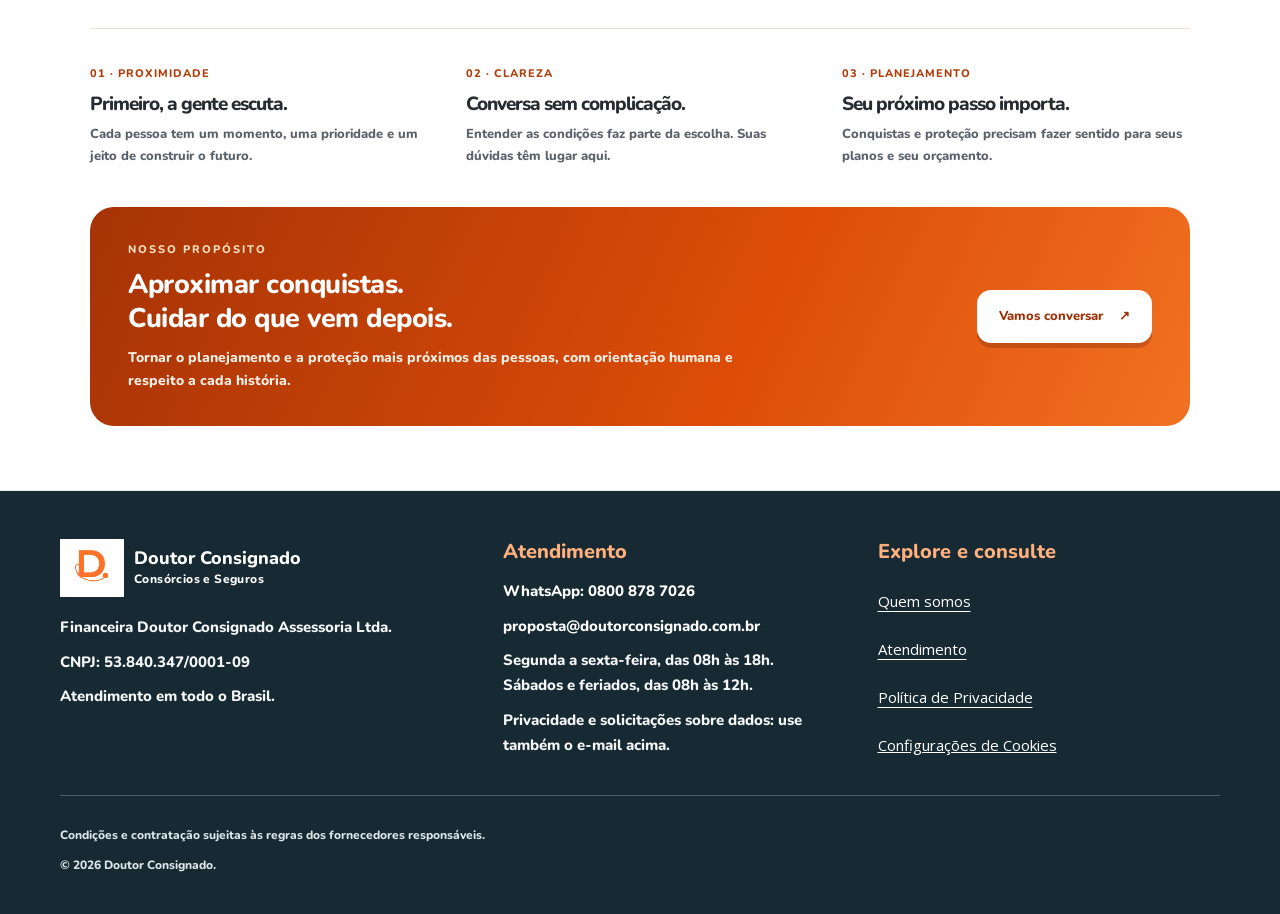
==== commit 1a89a0c0: "Equilibra menu desktop e preserva opções de consórcio no mobile" ====
--- a/index.html
+++ b/index.html
@@ -1,6 +1,6 @@
 <!doctype html>
 <html lang="pt-BR"><head><meta charset="utf-8"><meta name="viewport" content="width=device-width,initial-scale=1"><meta name="description" content="Planeje seu próximo carro com consórcio e solicite uma cotação de seguro auto com a Doutor Consignado."><title>Consórcios e Seguros | Doutor Consignado</title><link rel="stylesheet" href="styles.css"><link rel="stylesheet" href="sobre-nos.css"><script defer src="config.js"></script><script defer src="app.js"></script><link rel="stylesheet" href="privacidade.css"><script defer src="privacidade.js"></script><link rel="icon" href="favicon.ico?v=1" sizes="16x16 32x32 48x48"><link rel="icon" type="image/png" sizes="32x32" href="favicon-32.png?v=1"><link rel="icon" type="image/png" sizes="192x192" href="favicon-192.png?v=1"></head><body>
-<header><a class="brand" href="#inicio" aria-label="Doutor Consignado, início"><span class="logo-original"><img src="logo-doutor.jpeg" alt="Logo D Doutor Consignado"></span><span>Doutor Consignado<small>Consórcios e Seguros</small></span></a><button class="menu-toggle" type="button" aria-expanded="false" aria-controls="site-menu" aria-label="Abrir menu principal"><span class="menu-toggle__icon" aria-hidden="true"><span></span><span></span><span></span></span><span>Menu</span></button><nav id="site-menu" aria-label="Menu principal"><a class="button nav-simulator" href="#simulador">Simular consórcio</a><a href="#solucoes">Consórcios</a><a href="#simulador">Consórcio de automóveis</a><a href="#simulador-imoveis">Consórcio de imóveis</a><a href="#seguros">Seguros</a><a href="#quem-somos">Quem somos</a><a href="#como-funciona">Como funciona</a><a href="#duvidas">Dúvidas</a></nav><a class="button outline" href="#cotacao">Fale com a gente ↗</a></header>
+<header><a class="brand" href="#inicio" aria-label="Doutor Consignado, início"><span class="logo-original"><img src="logo-doutor.jpeg" alt="Logo D Doutor Consignado"></span><span>Doutor Consignado<small>Consórcios e Seguros</small></span></a><button class="menu-toggle" type="button" aria-expanded="false" aria-controls="site-menu" aria-label="Abrir menu principal"><span class="menu-toggle__icon" aria-hidden="true"><span></span><span></span><span></span></span><span>Menu</span></button><nav id="site-menu" aria-label="Menu principal"><a class="button nav-simulator" href="#simulador">Simular consórcio</a><a href="#solucoes">Consórcios</a><a class="nav-consortium-detail" href="#simulador">Consórcio de automóveis</a><a class="nav-consortium-detail" href="#simulador-imoveis">Consórcio de imóveis</a><a href="#seguros">Seguros</a><a href="#quem-somos">Quem somos</a><a href="#como-funciona">Como funciona</a><a href="#duvidas">Dúvidas</a></nav><a class="button outline" href="#cotacao">Fale com a gente ↗</a></header>
 <main><div class="utility"><span>Planejamento para conquistar. Proteção para seguir.</span><a href="#cotacao">Atendimento · 0800 878 7026 ↗</a></div><section class="hero" id="inicio"><div class="hero-inner"><p class="eyebrow">DOUTOR CONSIGNADO / AUTO</p><h1>Seu próximo destino <br> começa com uma <br> <em>boa escolha.</em></h1><p class="intro">Planeje a conquista do seu carro. <br> Encontre a proteção para cada caminho.</p><div class="actions"><a class="button" href="https://sistema.cronosmulticalculo.com.br/link/trustfy-corretora-de-seguros-ltda/mJNL64A1y6" target="_blank" rel="noopener noreferrer">Cotar seguro auto <span>↗</span></a><a class="button hero-secondary" href="#simulador">Simular consórcio →</a></div><p class="hero-caption">Para seus planos. Para sua tranquilidade.</p></div><img class="hero-mobile-image" src="hero-auto.jpg" alt="Mulher ao volante de um carro em uma paisagem ao pôr do sol" width="2172" height="724" decoding="async"><span class="image-credit">Imagem ilustrativa</span></section><div class="product-bar"><a href="https://sistema.cronosmulticalculo.com.br/link/trustfy-corretora-de-seguros-ltda/mJNL64A1y6" target="_blank" rel="noopener noreferrer"><span>01</span><div><small>QUERO PROTEGER</small><b>Cotar meu seguro auto</b></div><strong>↗</strong></a><a href="#simulador"><span>02</span><div><small>QUERO CONQUISTAR</small><b>Simular consórcio</b></div><strong>→</strong></a><a href="#cotacao"><span>03</span><div><small>PREFIRO CONVERSAR</small><b>Falar com um especialista</b></div><strong>→</strong></a></div><section class="benefits section" aria-label="Planejamento, proteção e orientação"><div><span class="line-icon" aria-hidden="true"><svg width="24" height="24" viewBox="0 0 24 24" fill="none" stroke="currentColor" stroke-width="1.8" stroke-linecap="round" stroke-linejoin="round" focusable="false"><path d="M7 17 17 7M7 7h10v10"/></svg></span><h3>Seu plano, <br> seu ritmo.</h3><p>Conheça opções de consórcio de acordo com seu objetivo.</p></div><div><span class="line-icon" aria-hidden="true">◎</span><h3>Proteção que <br> faz sentido.</h3><p>Avalie coberturas, franquias e condições para o seu perfil.</p></div><div><span class="line-icon" aria-hidden="true">⌘</span><h3>Cotação <br> on-line.</h3><p>Acesse nosso sistema parceiro e comece sua autocotação.</p></div><div><span class="line-icon" aria-hidden="true">♡</span><h3>Gente que <br> te orienta.</h3><p>Conte com nossa equipe para entender as propostas.</p></div></section><section id="solucoes" class="section"><div class="section-head"><p class="eyebrow">ESCOLHA SEU CAMINHO</p><h2>Uma solução para cada <br> momento da sua vida.</h2></div><p class="solutions-intro">Da conquista do próximo carro à proteção de todos os dias, encontre o caminho que combina com você.</p><div class="solution-stories"><article class="story story-plan"><div class="story-copy"><span class="story-tag">CONSÓRCIO AUTO</span><h3>Tem um novo carro <br> nos seus planos?</h3><p>Transforme a vontade de conquistar em planejamento. Converse sobre crédito, prazos e condições para o seu objetivo.</p><a href="#simulador" class="button">Simular consórcio</a><a href="#cotacao" data-product="Consórcio" class="text-link">Prefiro conversar com a equipe →</a><small>Contemplação por sorteio ou lance, conforme regras do grupo. Consulte taxas e custos. Sem garantia de data.</small></div><div class="story-photo"><img src="consorcio-vida.jpg" alt="Casal ao lado de um carro em uma residência"><span class="photo-note">Imagem ilustrativa</span></div></article><article class="story story-insurance"><div class="story-copy"><span class="story-tag">SEGURO AUTO</span><h3>Mais tranquilidade <br> em cada trajeto.</h3><p>Seu carro faz parte da sua vida. Comece sua autocotação e avalie opções de proteção para seguir com confiança.</p><a href="https://sistema.cronosmulticalculo.com.br/link/trustfy-corretora-de-seguros-ltda/mJNL64A1y6" target="_blank" rel="noopener noreferrer" class="button">Fazer minha autocotação ↗</a><small>Cotação no sistema externo da Trustfy. Valores, coberturas e aceitação sujeitos às condições da seguradora.</small></div><div class="story-photo"><img src="hero-auto.jpg" alt="Mulher no banco do motorista de um automóvel"><span class="photo-note">Imagem ilustrativa</span></div></article><article class="story story-property"><div class="story-copy"><span class="story-tag">CONSÓRCIO DE IMÓVEIS</span><h3>Um imóvel nos planos. <br> Um futuro para construir.</h3><p>Consulte as cartas e parcelas disponíveis e explore um cenário de planejamento patrimonial para sua família.</p><a href="#simulador-imoveis" class="button">Simular imóvel</a><small>Projeção ilustrativa, com rendimento hipotético somente após a contemplação e limite de 200 meses. Sem promessa de renda ou saque aos 18 anos.</small></div><div class="story-photo"><img src="imovel-consorcio.jpg" alt="Casa contemporânea com jardim ao pôr do sol" loading="lazy" decoding="async"><span class="photo-note">Imagem ilustrativa</span></div></article></div></section><section id="simulador" class="section"><p class="eyebrow">PLANEJE SUA CONQUISTA</p><h2>Simule seu consórcio de automóvel.</h2><p>Escolha o prazo e consulte os valores das tabelas disponíveis.</p><a class="button" href="simulador-consorcio.html" target="_blank" rel="noopener noreferrer">Abrir simulador completo ↗</a><iframe src="simulador-consorcio.html" title="Simulador de consórcio de automóvel" loading="eager" style="width:100%;height:1450px;border:0;border-radius:18px;margin-top:24px"></iframe></section><section id="simulador-imoveis" class="section"><p class="eyebrow">PLANEJE SEU PATRIMÔNIO</p><h2>Simule seu consórcio de imóveis.</h2><p>Consulte as quatro faixas de crédito e explore o planejamento familiar. Os rendimentos são hipotéticos, somente após a contemplação, e a projeção termina em até 200 meses. Não há promessa de renda nem liberação automática aos 18 anos.</p><a class="button" href="simulador-imoveis.html" target="_blank" rel="noopener noreferrer">Abrir simulador de imóveis completo ↗</a><iframe src="simulador-imoveis.html" title="Simulador de consórcio de imóveis e planejamento familiar" loading="eager" style="width:100%;height:1800px;border:0;border-radius:18px;margin-top:24px"></iframe></section><section id="seguros" class="section insurance-hub"><div class="section-head"><p class="eyebrow">CUIDADO EM CADA FASE DA VIDA</p><h2>O que é importante para você <br> merece proteção.</h2><p>Escolha o seguro e dê o primeiro passo para conhecer suas opções.</p></div><div class="insurance-tabs" role="tablist" aria-label="Tipos de seguro"><button type="button" role="tab" id="tab-auto" aria-controls="panel-auto" aria-selected="true" data-insurance="auto">Seguro auto</button><button type="button" role="tab" id="tab-vida" aria-controls="panel-vida" aria-selected="false" tabindex="-1" data-insurance="vida">Seguro de vida</button><button type="button" role="tab" id="tab-casa" aria-controls="panel-casa" aria-selected="false" tabindex="-1" data-insurance="casa">Seguro residencial</button></div><div id="panel-auto" role="tabpanel" aria-labelledby="tab-auto" class="insurance-panel"><span class="insurance-symbol" aria-hidden="true">↗</span><div><h3>Mais tranquilidade para seguir.</h3><p>Comece sua autocotação de seguro auto no sistema parceiro e consulte as opções para o seu perfil.</p><a class="button" href="https://sistema.cronosmulticalculo.com.br/link/trustfy-corretora-de-seguros-ltda/mJNL64A1y6" target="_blank" rel="noopener noreferrer">Fazer autocotação auto ↗</a><small>Sistema externo da Trustfy. Condições sujeitas à análise da seguradora.</small></div></div><div id="panel-vida" role="tabpanel" aria-labelledby="tab-vida" class="insurance-panel" hidden><span class="insurance-symbol" aria-hidden="true">♡</span><div><h3>Cuidar de você também é cuidar de quem você ama.</h3><p>Converse sobre seguro de vida e conheça possibilidades de proteção financeira para diferentes momentos e necessidades.</p><a class="button" href="#cotacao" data-product="Seguro de vida">Solicitar cotação de vida →</a><small>Atendimento pelo WhatsApp. Coberturas, limites e aceitação dependem da proposta.</small></div></div><div id="panel-casa" role="tabpanel" aria-labelledby="tab-casa" class="insurance-panel" hidden><span class="insurance-symbol" aria-hidden="true">⌂</span><div><h3>Seu lar é parte da sua história.</h3><p>Solicite orientação para conhecer opções de seguro residencial e avaliar coberturas para sua casa ou apartamento.</p><a class="button" href="#cotacao" data-product="Seguro residencial">Solicitar cotação residencial →</a><small>Atendimento pelo WhatsApp. Coberturas e assistências variam conforme a contratação.</small></div></div></section><section class="orange-band"><div><p class="eyebrow">SEUS PLANOS TÊM VALOR</p><h2>Conquistar é importante. <br> Cuidar também.</h2><p>Vamos encontrar o próximo passo para o seu momento?</p></div><a href="#cotacao" class="button">Conversar com a equipe ↗</a></section><section id="como-funciona" class="section process"><div><p class="eyebrow">SIMPLES, DO COMEÇO AO FIM</p><h2>Você conta seu objetivo. <br> A gente ajuda no caminho.</h2></div><ol><li><b>Escolha sua solução</b><p>Consórcio ou seguro auto: comece pelo que você precisa agora.</p></li><li><b>Conte um pouco sobre você</b><p>Preencha os dados iniciais e continue o atendimento pelo WhatsApp.</p></li><li><b>Conheça sua proposta</b><p>Converse com a equipe e confira condições antes de decidir.</p></li></ol></section>
 <section id="cotacao" class="section quote"><div><p class="eyebrow">VAMOS CONVERSAR?</p><h2>Seu objetivo merece <br> uma boa orientação.</h2><a class="button" href="https://sistema.cronosmulticalculo.com.br/link/trustfy-corretora-de-seguros-ltda/mJNL64A1y6" target="_blank" rel="noopener noreferrer">Fazer autocotação de seguro ↗</a><p class="micro">Você será direcionado ao sistema externo da Trustfy Corretora de Seguros.</p><p>Preencha abaixo. Ao continuar, você abre o WhatsApp com uma mensagem pronta para enviar à nossa equipe.</p><a class="phone" data-whatsapp href="#">0800 878 7026 ↗</a><p class="micro">Você revisa a mensagem antes de enviar.</p></div><form id="lead-form"><fieldset><legend>Qual solução você procura?</legend><div class="choices"><label><input type="radio" name="produto" value="Consórcio" checked> Consórcio</label><label><input type="radio" name="produto" value="Seguro auto"> Seguro auto</label><label><input type="radio" name="produto" value="Seguro de vida"> Vida</label><label><input type="radio" name="produto" value="Seguro residencial"> Residencial</label></div></fieldset><label>Seu nome<input name="nome" autocomplete="name" required maxlength="80" placeholder="Como podemos chamar você?"></label><label>Cidade/UF<input name="cidade" autocomplete="address-level2" required maxlength="80" placeholder="Informe sua cidade e UF"></label><div id="consorcio-fields"><label>Crédito desejado<select name="credito"><option>Quero orientação</option><option>Até R$ 60 mil</option><option>De R$ 60 mil a R$ 100 mil</option><option>De R$ 100 mil a R$ 200 mil</option><option>Acima de R$ 200 mil</option></select></label></div><div id="seguro-fields" hidden><label>Marca, modelo e ano<input name="veiculo" maxlength="100" placeholder="Ex.: Chevrolet Onix 2023"></label><label>Tipo de cotação<select name="tipo"><option>Seguro novo</option><option>Renovação</option><option>Quero orientação</option></select></label></div><div id="other-fields" hidden><label>Conte o que você procura<textarea name="objetivo" rows="3" maxlength="500" placeholder="Ex.: quero proteção para minha família ou para meu apartamento."></textarea></label></div><label class="consent"><input type="checkbox" required> Concordo em encaminhar os dados informados à equipe pelo WhatsApp para atender a esta solicitação. <button type="button" id="privacy-open">Como usamos os dados</button></label><button class="button submit" type="submit">Continuar no WhatsApp ↗</button><p class="micro">Solicitar atendimento não significa contratar um produto.</p></form></section>
 <section id="duvidas" class="section faq"><p class="eyebrow">ANTES DE DECIDIR</p><h2>Suas dúvidas, com clareza.</h2><details><summary>O consórcio entrega o carro imediatamente?</summary><p>Não existe garantia de entrega imediata. A utilização do crédito depende da contemplação e das regras do grupo. Nossa equipe pode explicar as condições da proposta.</p></details><details><summary>O valor do seguro aparece na hora?</summary><p>Clique em “Cotar seguro auto” ou “Fazer autocotação auto” para acessar o sistema externo da Trustfy Corretora de Seguros. O preenchimento e a apresentação de resultados seguem as regras do sistema parceiro. Se preferir ajuda, use o formulário de atendimento pelo WhatsApp.</p></details><details><summary>Quais coberturas posso contratar?</summary><p>As opções variam conforme a proposta. Confira coberturas, limites, exclusões, franquias e assistências nas condições da seguradora antes de contratar.</p></details><details><summary>Já tenho seguro. Posso consultar a renovação?</summary><p>Sim. Selecione Seguro auto e Renovação no formulário para iniciar a conversa com nossa equipe.</p></details></section>
--- a/styles.css
+++ b/styles.css
@@ -143,3 +143,17 @@
 @media(hover:hover) and (pointer:fine){.benefits>div:hover{transform:translateY(-3px);box-shadow:0 9px 24px #223c4912}}
 .benefits>div:active{box-shadow:0 3px 12px #223c490e}
 @media(prefers-reduced-motion:reduce){.benefits>div{transition:none}.benefits>div:hover{transform:none}}
+
+/* Keep desktop navigation on one line; detailed consortium links remain mobile-only. */
+@media(min-width:851px){
+ #site-menu .nav-consortium-detail{display:none}
+ body>header{gap:20px;padding-inline:clamp(20px,3vw,48px)}
+ body>header>.brand,body>header>.outline{flex-shrink:0}
+ body>header #site-menu{flex:1;justify-content:center;flex-wrap:nowrap;gap:clamp(12px,1.2vw,18px)}
+ body>header #site-menu a{white-space:nowrap;flex-shrink:0}
+}
+@media(min-width:851px) and (max-width:1279px){
+ body>header{display:grid;grid-template-columns:minmax(0,1fr) auto;gap:16px 20px}
+ body>header #site-menu{grid-column:1/-1;grid-row:2}
+ body>header>.outline{justify-self:end}
+}
